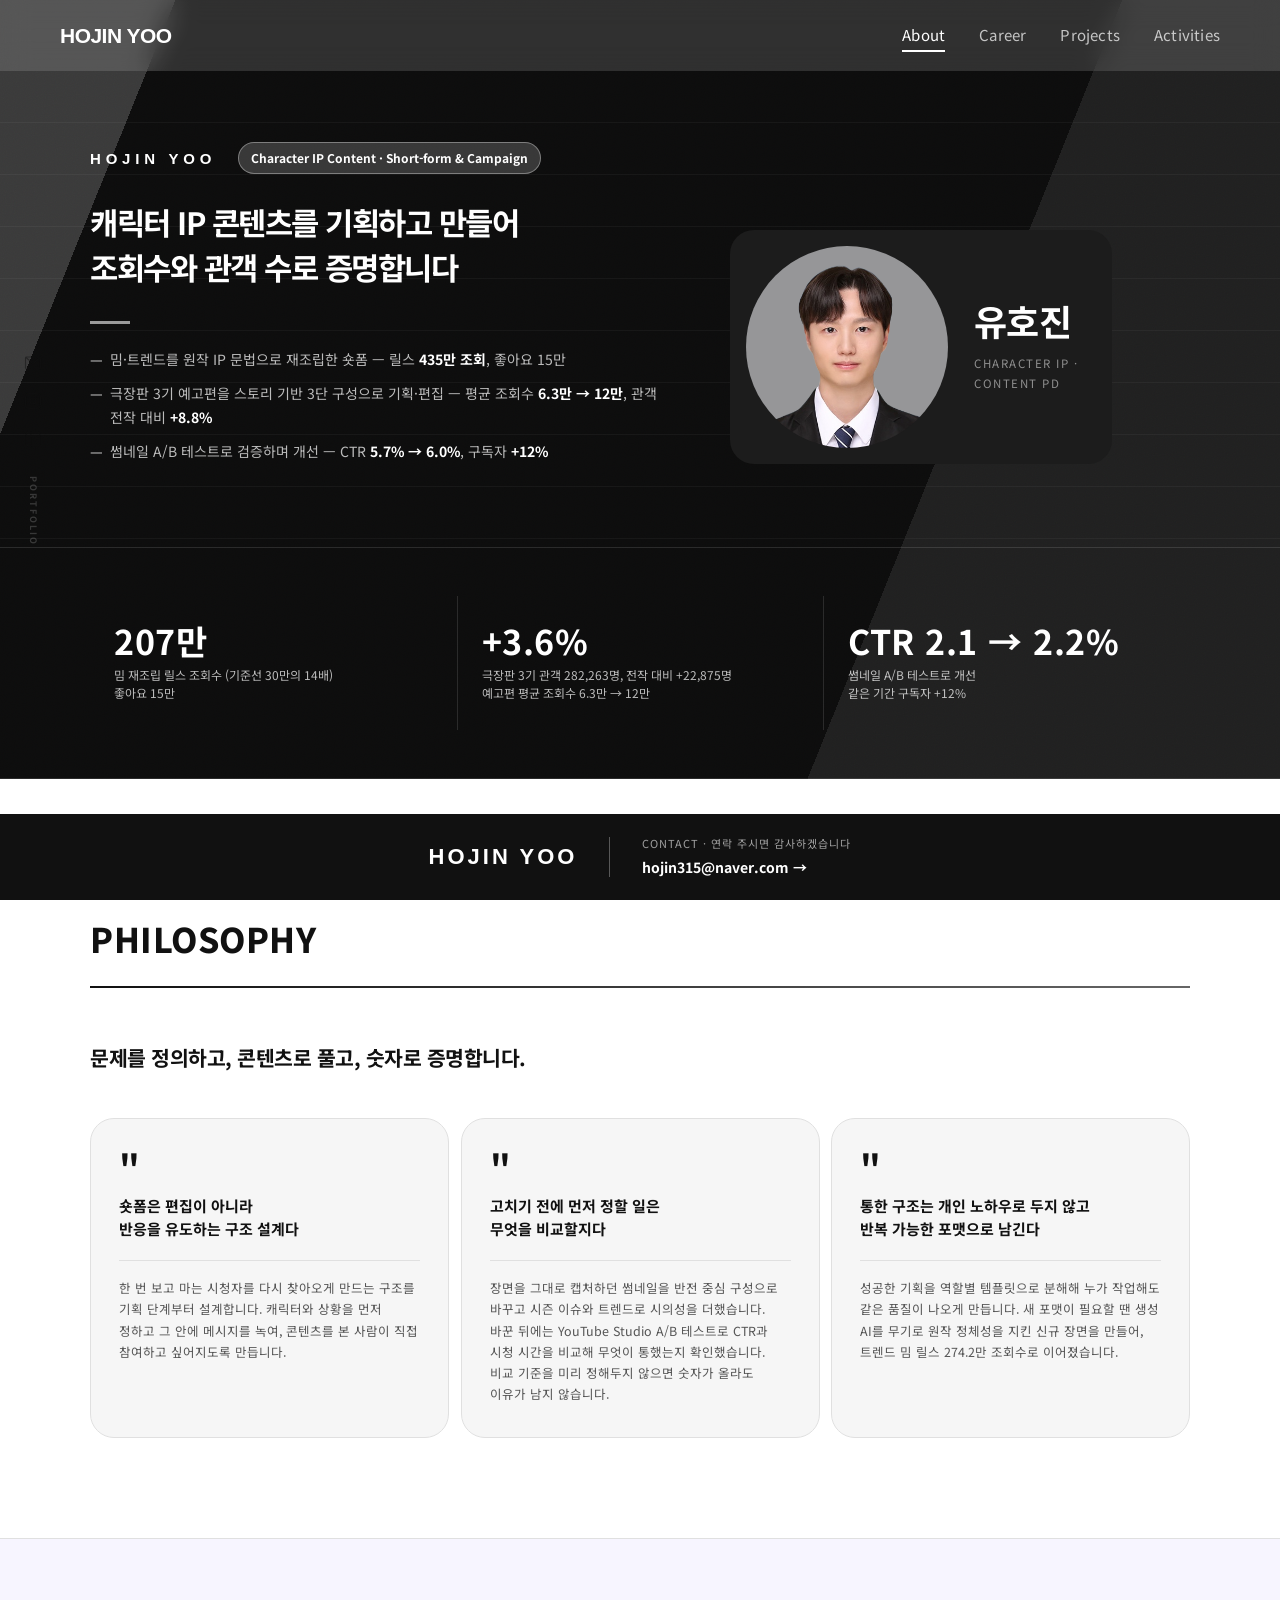
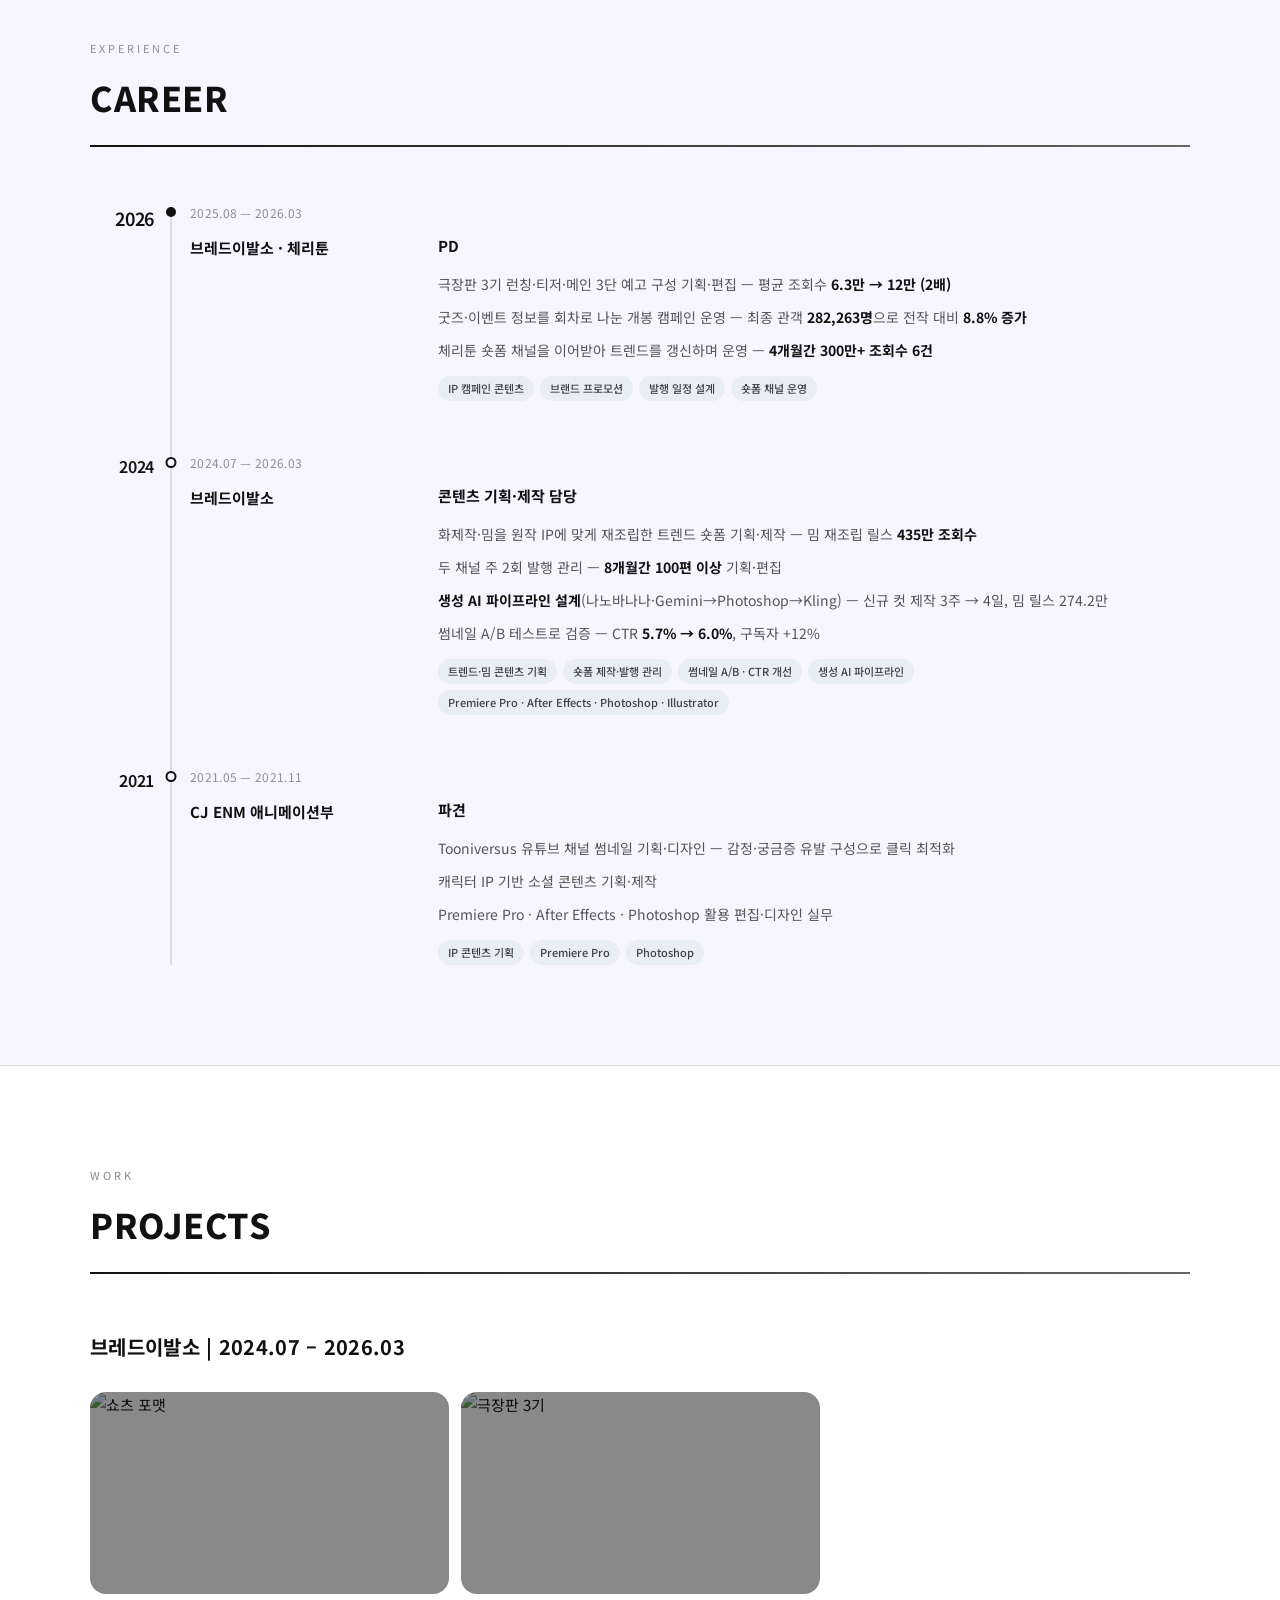
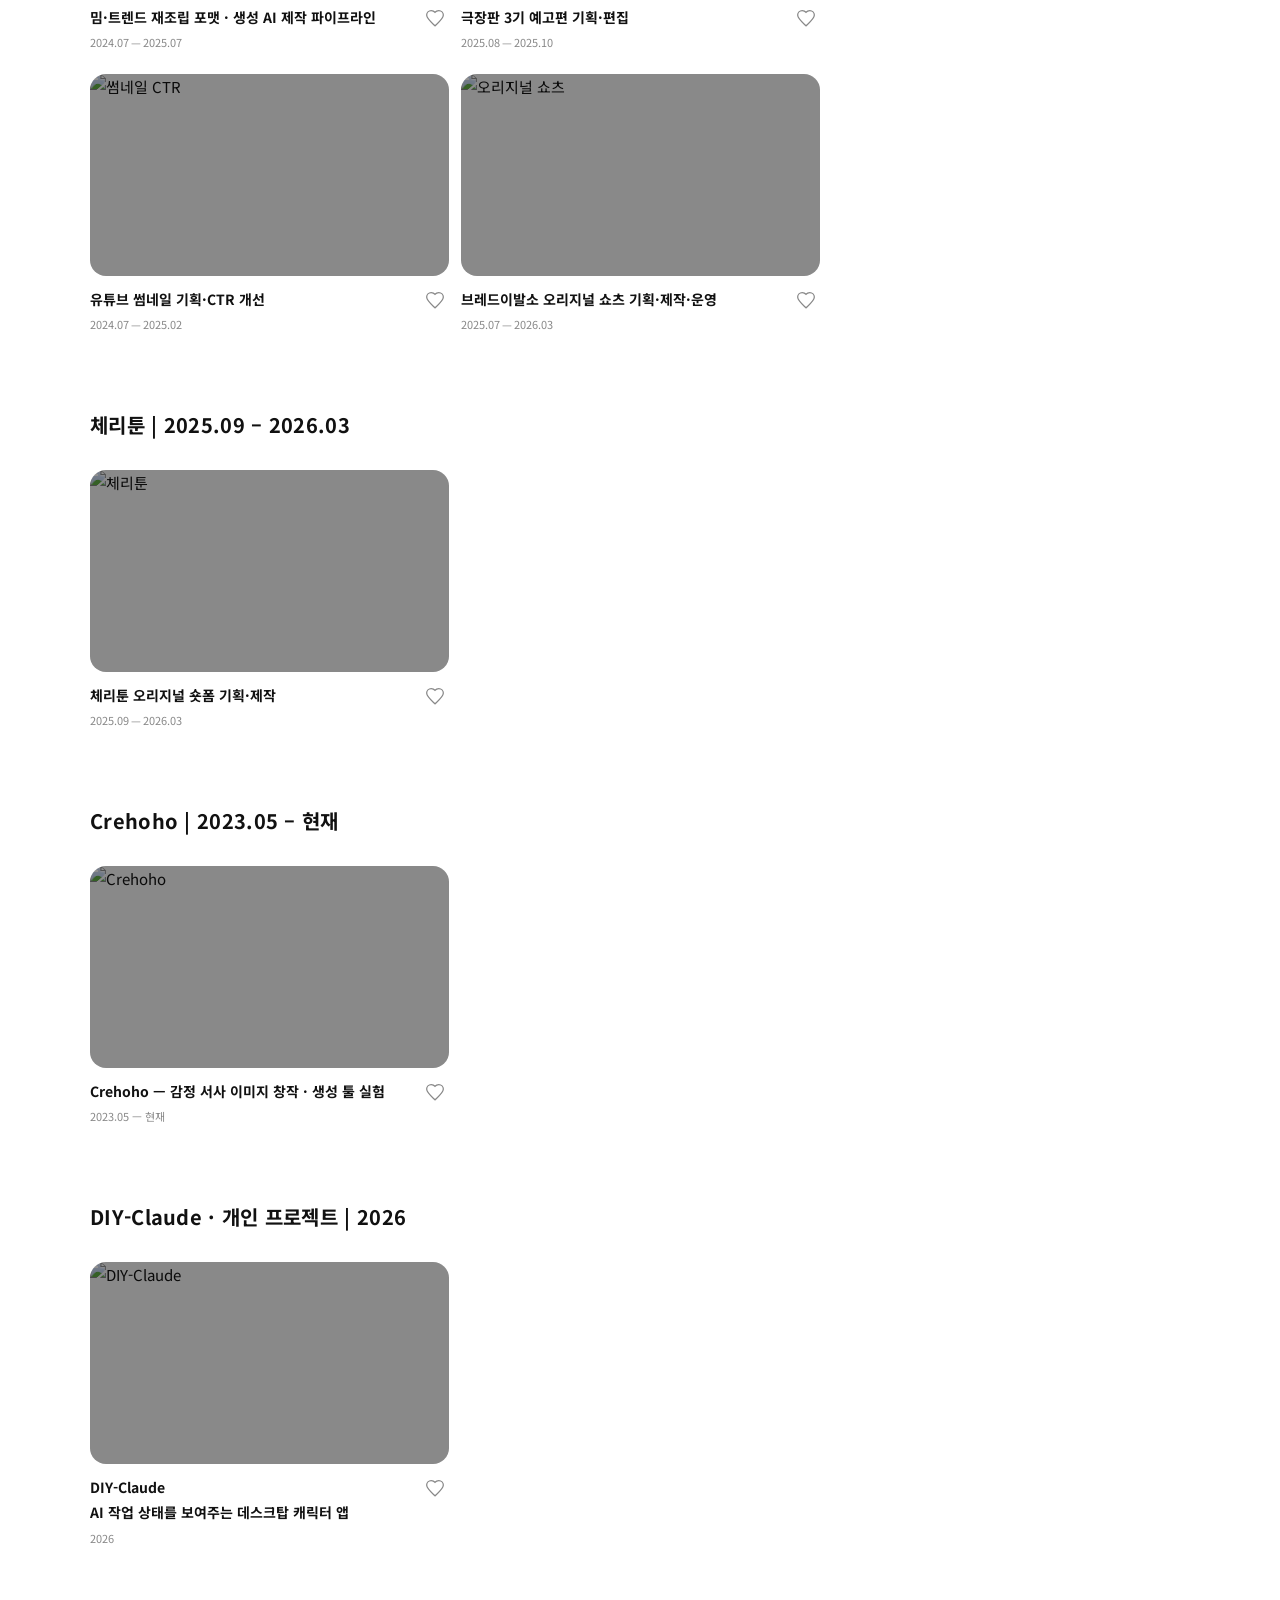
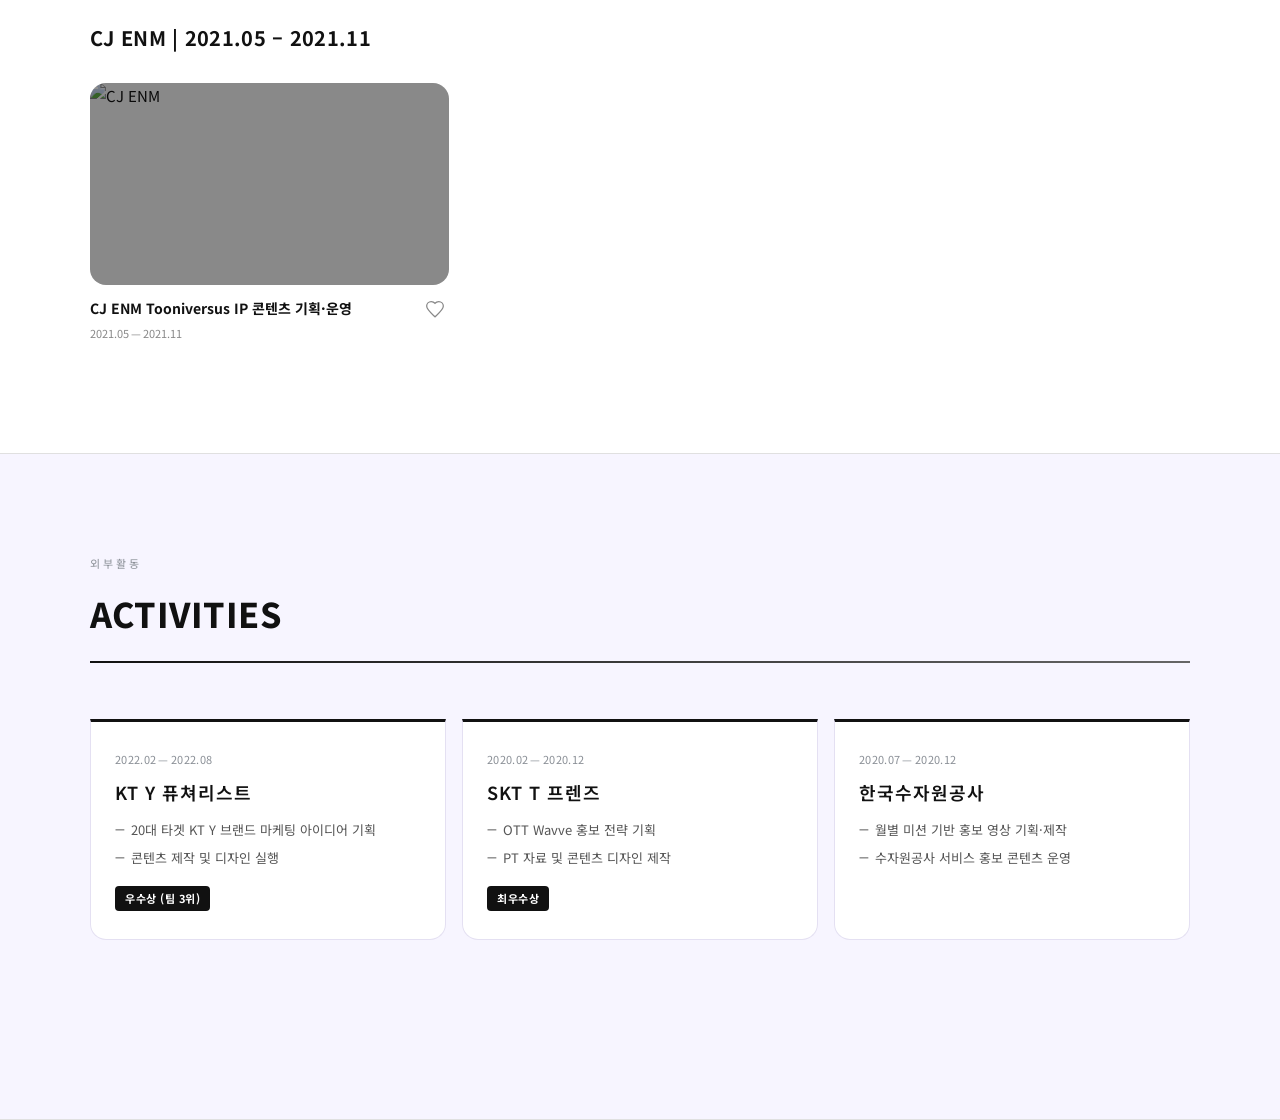
==== index.html @ 5b7f9a2d "Bread group: 2 per row, keep 3-column card width Co-Authored-By: Claude Opus 5 <noreply@anthropic.co" ====
<!DOCTYPE html>
<html lang="ko">
<head>
  <meta charset="UTF-8">
  <meta name="viewport" content="width=device-width, initial-scale=1.0">
  <meta http-equiv="Cache-Control" content="no-cache, no-store, must-revalidate">
  <meta http-equiv="Pragma" content="no-cache">
  <meta http-equiv="Expires" content="0">
  <title>유호진 포트폴리오</title>
  <link rel="preconnect" href="https://fonts.googleapis.com">
  <link href="https://fonts.googleapis.com/css2?family=Poppins:wght@900&display=swap" rel="stylesheet">
  <style>
    @import url('https://cdn.jsdelivr.net/gh/orioncactus/pretendard@v1.3.9/dist/web/static/pretendard.css');
    @import url('https://fonts.googleapis.com/css2?family=Noto+Sans+KR:wght@300;400;500;600;700;900&family=Poppins:wght@700;800&display=swap');

    *, *::before, *::after { box-sizing: border-box; margin: 0; padding: 0; }

    :root {
      --black: #000000;
      --dark: #111111;
      --gray-mid: #555;
      --gray: #888;
      --gray-light: #f6f6f6;
      --border: #e0e0e0;
      --white: #fff;
      --accent: #111111;
      --accent-dark: #000000;
      --accent-soft: #EFEFEF;
      --pink: #666666;
      --grad: linear-gradient(135deg, #111111 0%, #666666 100%);
      --dark-bg: #111111;
      --nav-bg: #111111;
      --card-bg: #1C1C1C;
      --on-dark: rgba(255,255,255,0.72);
      --on-dark-dim: rgba(255,255,255,0.45);
      --on-dark-line: rgba(255,255,255,0.12);
      --radius-lg: 24px;
      --radius-md: 16px;

      /* 스크롤 진행에 따라 JS가 갱신: 퍼플 → 핑크 → 흰색 (벙커키즈 히어로 그라데이션) */
      --scroll-bg: #111111;
      --dyn-fg: #FFFFFF;
      --dyn-fg-dim: rgba(255,255,255,0.72);
      --dyn-line: rgba(255,255,255,0.12);
    }

    /* 스크롤 배경 레이어 (hero~metrics 구간) */
    #scroll-bg {
      position: fixed;
      inset: 0;
      background: linear-gradient(112deg, #3A3A3A 0 15%, #0D0D0D 15% 47%, #202020 47% 100%);
      background-size: 240% 240%;
      background-position: 12% 50%;
      animation: cj-shift 5.5s cubic-bezier(.45,.05,.55,.95) infinite alternate;
      z-index: -1;
      pointer-events: none;
    }
    @keyframes cj-shift {
      0% { background-position: 12% 50%; }
      100% { background-position: 88% 50%; }
    }
    /* 스크롤이 About에 닿을 때까지 흰색이 덮어옴 (JS가 --scroll-fade 갱신) */
    #scroll-bg::after {
      content: '';
      position: absolute;
      inset: 0;
      background: #fff;
      opacity: var(--scroll-fade, 0);
      pointer-events: none;
    }
    /* 벙커키즈 히어로의 노이즈 질감 */
    #scroll-bg::before {
      content: '';
      position: absolute;
      inset: 0;
      opacity: 0.18;
      background-image: url("data:image/svg+xml;utf8,<svg xmlns='http://www.w3.org/2000/svg' width='160' height='160'><filter id='n'><feTurbulence type='fractalNoise' baseFrequency='0.9' numOctaves='2' stitchTiles='stitch'/></filter><rect width='100%' height='100%' filter='url(%23n)' opacity='0.5'/></svg>");
      pointer-events: none;
      mix-blend-mode: soft-light;
    }


    /* 사이드바 유튜브 아이콘이 흰 배경에 완전히 들어오면 글자색을 한 번에 전환 */
    html.fg-dark {
      --dyn-fg: #111111;
      --dyn-fg-dim: rgba(17,17,17,0.62);
      --dyn-line: rgba(17,17,17,0.14);
    }
    .hero-title, .hero-checks li, .hero-checks li strong,
    .metric-num, .metric-label,
    nav .logo, nav ul a { transition: color 0.35s ease; }

    html { scroll-behavior: smooth; }

    body {
      background: var(--white);
      color: var(--dark);
      font-family: 'Pretendard', 'Noto Sans KR', sans-serif;
      font-size: 15px;
      line-height: 1.7;
      padding-bottom: 0;
      word-break: keep-all;
      overflow-wrap: break-word;
    }

    /* ── NAV ── */
    nav {
      position: sticky;
      top: 0;
      z-index: 100;
      background: rgba(255, 255, 255, 0.14);
      -webkit-backdrop-filter: saturate(160%) blur(14px);
      backdrop-filter: saturate(160%) blur(14px);
      transition: background 0.35s ease;
      border-bottom: none;
      display: flex;
      justify-content: space-between;
      align-items: center;
      padding: 20px 60px;
    }

    nav .logo {
      font-family: 'Pretendard', sans-serif;
      font-size: 21px;
      font-weight: 900;
      letter-spacing: -0.025em;
      color: var(--dyn-fg);
      text-decoration: none;
      text-transform: uppercase;
      line-height: 1.1;
    }

    nav ul { list-style: none; display: flex; gap: 34px; align-items: center; }

    nav ul a {
      color: var(--dyn-fg-dim);
      text-decoration: none;
      font-family: 'Pretendard', 'Noto Sans KR', sans-serif;
      font-size: 15px;
      font-weight: 400;
      letter-spacing: 0.2px;
      text-transform: none;
      padding: 2px 0;
      background: transparent;
      border: none;
      border-bottom: 1.5px solid transparent;
      display: block;
      transition: color 0.2s, border-color 0.2s;
    }

    nav ul a:hover { color: var(--dyn-fg); border-bottom-color: var(--dyn-line); }
    nav ul a.active { color: var(--dyn-fg); border-bottom-color: var(--dyn-fg); }

    html.fg-dark nav { background: rgba(255, 255, 255, 0.86); border-bottom: 1px solid #EEE; }

    /* ── LEFT SIDEBAR ── */
    .left-sidebar {
      position: fixed;
      left: 24px;
      top: 50%;
      transform: translateY(-50%);
      z-index: 80;
      display: flex;
      flex-direction: column;
      align-items: center;
      gap: 20px;
    }
    .left-sidebar a,
    .left-sidebar-icon {
      color: var(--gray);
      text-decoration: none;
      display: flex;
      align-items: center;
      justify-content: center;
      opacity: 0.5;
      transition: opacity 0.2s;
    }
    .left-sidebar a:hover { opacity: 1; }
    .left-sidebar svg { width: 18px; height: 18px; fill: none; stroke: var(--dark); stroke-width: 1.5; }
    .sidebar-item-light { color: #fff !important; }
    .sidebar-item-light svg { stroke: #fff !important; }
    .sidebar-item-light svg polygon { fill: #fff !important; }
    .sidebar-item-light svg circle[fill] { fill: #fff !important; }
    .left-sidebar svg polygon { fill: var(--dark); }
    .left-sidebar svg circle[fill] { fill: var(--dark); }
    .sidebar-label {
      font-size: 9px;
      font-weight: 700;
      letter-spacing: 2px;
      color: var(--gray);
      text-transform: uppercase;
      writing-mode: vertical-rl;
      margin-top: 8px;
      opacity: 0.35;
    }
    @media (max-width: 768px) { .left-sidebar { display: none; } }

    /* ── HERO ── */
    .hero {
      min-height: 0;
      display: flex;
      align-items: flex-start;
      padding: 72px 60px 84px;
      border-bottom: 1px solid var(--dyn-line);
      background: transparent;
      position: relative;
      overflow: hidden;
    }

    .hero::before {
      content: '';
      position: absolute;
      inset: 0;
      background-image: repeating-linear-gradient(
        to bottom,
        transparent,
        transparent calc(52px - 1px),
        rgba(255,255,255,0.045) calc(52px - 1px),
        rgba(255,255,255,0.045) 52px
      );
      pointer-events: none;
    }

    .hero-inner {
      display: flex;
      align-items: center;
      gap: 60px;
      max-width: 1100px;
      margin: 0 auto;
      width: 100%;
      position: relative;
      z-index: 1;
    }

    /* ── HERO PROFILE CARD ── */
    .profile-card {
      order: 2;
      flex-shrink: 0;
      align-self: flex-end;
      display: flex;
      align-items: center;
      gap: 26px;
      background: var(--card-bg);
      border-radius: 24px;
      padding: 16px 34px 16px 16px;
    }

    .profile-photo {
      width: 202px;
      height: 202px;
      border-radius: 50%;
      object-fit: cover;
      display: block;
      flex-shrink: 0;
    }

    .profile-meta { min-width: 0; }

    .profile-name {
      font-family: 'Pretendard', 'Noto Sans KR', sans-serif;
      font-size: 36px;
      font-weight: 700;
      color: var(--white);
      letter-spacing: -0.02em;
      line-height: 1.2;
    }

    .profile-role {
      white-space: nowrap;
      font-size: 11.5px;
      letter-spacing: 1.5px;
      text-transform: uppercase;
      color: rgba(255,255,255,0.5);
      margin-top: 10px;
      line-height: 1.8;
    }

    .hero-text { flex: 0 0 580px; max-width: 580px; min-width: 0; order: 1; }

    .hero-brand {
      display: flex;
      align-items: center;
      gap: 10px;
      margin-top: 0;
      margin-bottom: 25px;
    }

    .hero-logo { display: block; height: 76px; width: auto; margin-top: 12px; margin-bottom: 6px; margin-left: -6px; }
    .hero-wordmark {
      font-family: 'Pretendard', sans-serif;
      font-size: 15px;
      font-weight: 800;
      letter-spacing: 0.32em;
      color: var(--dyn-fg);
      transition: color 0.35s ease;
      text-transform: uppercase;
    }
    .hero-pill {
      display: inline-block;
      background: rgba(255,255,255,0.18);
      border: 1px solid rgba(255,255,255,0.35);
      color: var(--dyn-fg);
      font-size: 12px;
      font-weight: 700;
      padding: 5px 12px;
      border-radius: 999px;
      margin-left: 12px;
      transition: color 0.35s ease, background 0.35s ease, border-color 0.35s ease;
      position: relative; top: -1px;
    }
    html.fg-dark .hero-pill { background: var(--accent-soft); border-color: transparent; color: var(--accent); }

    .hero-brand-name {
      font-family: 'Pretendard', 'Noto Sans KR', sans-serif;
      font-size: 23px;
      font-weight: 800;
      letter-spacing: -0.03em;
      color: var(--dyn-fg);
      transition: color 0.35s ease;
      white-space: nowrap;
      position: relative;
      top: 6px;
    }

    .hero-title {
      font-family: 'Pretendard', 'Noto Sans KR', sans-serif;
      font-size: clamp(18px, 2.4vw, 34px);
      font-weight: 700;
      line-height: 1.45;
      letter-spacing: -1.5px;
      margin-bottom: 32px;
      color: var(--dark);
      word-break: keep-all;
    }

    .hero-divider {
      width: 40px;
      height: 3px;
      background: var(--accent);
      margin-bottom: 24px;
    }

    .hero-checks { list-style: none; }

    .hero-checks li {
      font-size: 14px;
      color: var(--gray);
      margin-bottom: 10px;
      padding-left: 20px;
      position: relative;
    }

    .hero-checks li:last-child { margin-bottom: 0; }

    .hero-checks li::before {
      content: '—';
      position: absolute;
      left: 0;
      color: var(--dark);
      font-weight: 700;
    }

    /* ── METRICS ── */
    .metrics { background: transparent; border-bottom: 1px solid var(--dyn-line); }

    .metrics-inner {
      max-width: 1220px;
      margin: 0 auto;
      padding: 48px 60px;
      display: grid;
      grid-template-columns: repeat(3, 1fr);
      gap: 0;
    }

    .metric-item {
      background: transparent;
      padding: 28px 24px;
      border-left: 1px solid var(--border);
      transition: background 0.2s;
    }

    .metric-item:first-child { border-left: none; }
    .metric-item:hover { background: rgba(238,30,49,0.10); }

    .metric-num {
      white-space: nowrap;
      font-family: 'Pretendard', 'Noto Sans KR', sans-serif;
      font-size: 34px;
      font-weight: 700;
      color: var(--accent);
      letter-spacing: 0.5px;
      line-height: 1;
      margin-bottom: 8px;
    }

    .metric-label { font-size: 12px; color: var(--on-dark-dim); line-height: 1.5; }

    /* ── SECTION COMMON ── */
    section { padding: 100px 60px; }
    #activities { padding-bottom: 180px; }
    .section-inner { max-width: 1100px; margin: 0 auto; }

    .section-label {
      font-family: 'Pretendard', 'Noto Sans KR', sans-serif;
      font-size: 11px;
      letter-spacing: 3px;
      text-transform: uppercase;
      color: var(--gray);
      margin-bottom: 12px;
    }

    .section-title {
      font-family: 'Pretendard', 'Noto Sans KR', sans-serif;
      font-size: 34px;
      letter-spacing: 0.5px;
      font-weight: 800;
      color: var(--dark);
      margin-bottom: 56px;
      padding-bottom: 18px;
      border-bottom: 2px solid var(--accent);
      text-transform: uppercase;
    }

    /* ── PHILOSOPHY ── */
    #philosophy { background: var(--white); border-bottom: 1px solid var(--border); }

    .philosophy-headline {
      font-family: 'Pretendard', 'Noto Sans KR', sans-serif;
      font-size: clamp(16px, 1.6vw, 22px);
      font-weight: 700;
      color: var(--dark);
      letter-spacing: -0.5px;
      line-height: 1.3;
      margin-bottom: 48px;
      word-break: keep-all;
    }

    .philosophy-grid { display: grid; grid-template-columns: 1fr 1fr 1fr; gap: 12px; }

    .philosophy-card {
      padding: 32px 28px;
      background: var(--gray-light);
      border: 1px solid var(--border);
      border-radius: var(--radius-lg);
      transition: background 0.2s, box-shadow 0.2s;
    }

    .philosophy-card:hover { background: var(--white); box-shadow: 0 8px 24px rgba(238,30,49,0.14); }

    .philosophy-quote {
      font-size: 15px;
      font-weight: 700;
      color: var(--dark);
      line-height: 1.5;
      word-break: keep-all;
      padding-bottom: 16px;
      border-bottom: 1px solid var(--border);
      margin-bottom: 16px;
      min-height: 110px;
    }

    .philosophy-quote::before {
      content: '"';
      display: block;
      font-family: 'Pretendard', 'Noto Sans KR', sans-serif;
      font-size: 36px;
      font-weight: 700;
      color: var(--accent);
      line-height: 1;
      margin-bottom: 8px;
    }

    .philosophy-body {
      font-size: 12.5px;
      color: var(--gray-mid);
      line-height: 1.7;
      word-break: keep-all;
    }

    /* ── CAREER ── */
    

    .timeline { position: relative; padding-left: 100px; }

    .timeline::before {
      content: '';
      position: absolute;
      left: 80px;
      top: 6px;
      bottom: 0;
      width: 2px;
      background: rgba(0,0,0,0.25);
    }

    .timeline-item { position: relative; padding-bottom: 52px; }
    .timeline-item:last-child { padding-bottom: 0; }

    .timeline-year {
      position: absolute;
      left: -100px;
      top: 0;
      width: 64px;
      text-align: right;
      font-family: 'Pretendard', 'Noto Sans KR', sans-serif;
      font-size: 16px;
      font-weight: 600;
      color: var(--dark);
      letter-spacing: -0.3px;
    }

    .timeline-item.timeline-active .timeline-year { color: var(--dark); font-size: 18px; }

    .timeline-dot {
      position: absolute;
      left: -19.4px;
      top: 4px;
      width: 11px;
      height: 11px;
      border-radius: 50%;
      background: var(--white);
      border: 2px solid var(--accent);
      transform: translateX(-50%);
    }

    .timeline-item.timeline-active .timeline-dot {
      background: var(--accent);
      width: 10px;
      height: 10px;
      left: -19px;
      top: 4px;
      border: none;
    }

    .career-period { font-size: 12px; color: var(--gray); letter-spacing: 0.3px; margin-bottom: 10px; }
    .career-body { display: grid; grid-template-columns: 200px 1fr; gap: 0 48px; }
    .career-company { font-weight: 700; font-size: 15px; color: var(--dark); padding-top: 2px; }
    .career-role { font-size: 15px; color: var(--dark); font-weight: 700; margin-bottom: 14px; }
    .career-bullets { list-style: none; }

    .career-bullets li {
      font-size: 14px;
      color: var(--gray-mid);
      margin-bottom: 10px;
      line-height: 1.65;
    }

    .career-bullets li strong { color: var(--dark); font-weight: 700; }

    .career-tags { display: flex; flex-wrap: wrap; gap: 6px; margin-top: 14px; }

    .tag {
      font-size: 11px;
      font-weight: 500;
      color: #2b2b2b;
      background: #eeeef0;
      border: none;
      padding: 3px 10px;
      border-radius: 999px;
    }

    /* ── PROJECTS ── */
    #projects { background: var(--white); border-bottom: 1px solid var(--border); }

    .project-group { margin-bottom: 64px; }
    .project-group:last-child { margin-bottom: 0; }

    .project-releases-header {
      display: flex;
      align-items: baseline;
      justify-content: space-between;
      margin-bottom: 16px;
      padding-bottom: 12px;
    }

    .project-releases-title {
      font-family: 'Pretendard', 'Noto Sans KR', sans-serif;
      font-size: 20px;
      font-weight: 700;
      letter-spacing: 0.3px;
      color: var(--dark);
    }

    .project-grid { display: grid; grid-template-columns: repeat(3, 1fr); gap: 12px; }
    /* 3열 폭은 유지, 한 줄에 2개만 배치 */
    .project-grid-2 { grid-template-columns: repeat(2, calc((100% - 24px) / 3)); gap: 12px; }
    .sec-dark .activity-award { color: #fff; }
    .sec-dark .skill-high { color: #fff; }

    .project-card { background: transparent; border: none; cursor: pointer; }
    .project-card:hover .project-card-title { color: var(--black); }

    .card-thumb-wrap {
      position: relative;
      border-radius: var(--radius-md);
      overflow: hidden;
      transition: transform 0.25s, box-shadow 0.25s;
      aspect-ratio: 16/9;
      background: var(--gray-light);
    }

    .project-card-thumb {
      width: 100%;
      height: 100%;
      object-fit: cover;
      display: block;
      /* 기본은 살짝 어둡게, 호버 시 걷어냄 */
      filter: brightness(0.56) saturate(0.88);
      transition: filter 0.35s ease, transform 0.35s ease;
    }

    .project-card:hover .card-thumb-wrap {
      transform: translateY(-4px) scale(1.025);
      box-shadow: 0 14px 30px rgba(0,0,0,0.16);
    }
    .project-card:hover .project-card-thumb {
      filter: brightness(1) saturate(1);
      transform: scale(1.04);
    }

    .project-card-body {
      display: flex;
      justify-content: space-between;
      align-items: flex-start;
      padding: 10px 0;
      gap: 8px;
    }

    .card-body-text { flex: 1; min-width: 0; }

    .project-card-title {
      font-size: 14px;
      font-weight: 700;
      color: var(--dark);
      line-height: 1.4;
      word-break: keep-all;
      transition: color 0.2s;
    }

    .project-card-period { font-size: 11px; color: var(--gray); margin-top: 4px; }

    .card-heart {
      background: none;
      border: none;
      cursor: pointer;
      padding: 4px;
      color: var(--gray);
      flex-shrink: 0;
    }

    .card-heart svg { fill: none; stroke: currentColor; stroke-width: 1.5; }
    .card-heart:hover svg { fill: var(--accent); stroke: var(--accent); }

    /* ── ACTIVITIES ── */
    

    .activity-grid { display: grid; grid-template-columns: repeat(3, 1fr); gap: 16px; }

    .activity-card {
      background: var(--white);
      padding: 28px 24px;
      border: 1px solid var(--border);
      border-top: 3px solid var(--accent);
      border-radius: 0 0 var(--radius-md) var(--radius-md);
    }

    .activity-period { font-size: 11px; color: var(--gray); margin-bottom: 8px; letter-spacing: 0.3px; }

    .activity-name {
      font-family: 'Pretendard', 'Noto Sans KR', sans-serif;
      font-size: 18px;
      font-weight: 600;
      color: var(--dark);
      margin-bottom: 12px;
      letter-spacing: 1px;
      text-transform: uppercase;
    }

    .activity-bullets { list-style: none; }

    .activity-bullets li {
      font-size: 13px;
      color: var(--gray-mid);
      margin-bottom: 6px;
      line-height: 1.65;
      padding-left: 16px;
      position: relative;
    }

    .activity-bullets li::before {
      content: '—';
      position: absolute;
      left: 0;
      color: var(--dark);
      font-size: 11px;
    }

    .activity-award {
      display: inline-block;
      margin-top: 12px;
      font-size: 11px;
      font-weight: 700;
      color: var(--white);
      background: var(--accent);
      padding: 3px 10px;
      letter-spacing: 0.5px;
      border-radius: 4px;
    }

    /* ── SKILL BADGES (모달 내 사용 툴 숙련도) ── */
    .skill {
      display: inline-block;
      font-size: 10px;
      font-weight: 700;
      padding: 1px 7px;
      border-radius: 999px;
      letter-spacing: 0.3px;
      vertical-align: middle;
      margin-left: 1px;
    }
    .skill-high { background: var(--accent); color: #fff; }
    .skill-mid { background: var(--accent-soft); color: var(--accent); }
    .skill-low { background: var(--gray-light); color: var(--gray); border: 1px solid var(--border); }
    .skill-util { background: #eef0f3; color: var(--gray-mid); border: 1px solid var(--border); }

    /* ── MARQUEE + WORDMARK ── */
    /* ── FOOTER ── */
    footer {
      background: var(--nav-bg);
      position: fixed;
      bottom: 0; left: 0; right: 0;
      z-index: 90;
    }

    .footer-contact {
      display: flex;
      align-items: center;
      justify-content: center;
      gap: 32px;
      padding: 20px 60px;
      text-decoration: none;
      transition: background 0.2s;
    }

    .footer-contact:hover { background: rgba(255,255,255,0.06); }

    .footer-name {
      font-family: 'Pretendard', sans-serif;
      font-size: 22px;
      font-weight: 800;
      letter-spacing: 3px;
      color: var(--white);
      text-transform: uppercase;
    }

    .footer-divider { width: 1px; height: 40px; background: rgba(255,255,255,0.3); }

    .footer-cta { display: flex; flex-direction: column; gap: 4px; }
    .footer-cta-label { font-size: 11px; letter-spacing: 1px; color: rgba(255,255,255,0.6); text-transform: uppercase; }
    .footer-email { font-size: 14px; font-weight: 700; color: var(--white); }

    /* ── MODAL ── */
    .modal-overlay {
      display: none;
      position: fixed;
      inset: 0;
      background: rgba(0,0,0,0.65);
      z-index: 200;
      overflow-y: auto;
      padding: 60px 20px;
    }

    .modal-overlay.open { display: flex; justify-content: center; }

    .modal {
      background: var(--white);
      border-top: 4px solid var(--accent);
      border-radius: var(--radius-lg);
      max-width: 780px;
      width: 100%;
      padding: 48px;
      position: relative;
      align-self: flex-start;
      box-shadow: 0 20px 60px rgba(0,0,0,0.2);
    }

    .modal-close {
      position: absolute;
      top: 20px; right: 24px;
      background: none;
      border: none;
      color: var(--gray);
      font-size: 24px;
      cursor: pointer;
      transition: color 0.2s;
    }

    .modal-close:hover { color: var(--dark); }

    .modal-tag {
      font-family: 'Pretendard', 'Noto Sans KR', sans-serif;
      font-size: 11px;
      font-weight: 600;
      color: var(--gray);
      margin-bottom: 10px;
      letter-spacing: 1px;
      text-transform: uppercase;
    }

    .modal-title {
      font-family: 'Pretendard', 'Noto Sans KR', sans-serif;
      font-size: 22px;
      font-weight: 900;
      letter-spacing: -0.5px;
      margin-bottom: 6px;
      color: var(--dark);
      line-height: 1.3;
      word-break: keep-all;
    }

    .modal-period { font-size: 12px; color: var(--gray); margin-bottom: 32px; }

    .modal-summary {
      font-size: 14px;
      color: var(--gray-mid);
      background: var(--accent-soft);
      border-left: 3px solid var(--accent);
      padding: 16px 20px;
      border-radius: 0 8px 8px 0;
      margin-bottom: 32px;
      line-height: 1.8;
    }

    .modal-section-title {
      font-family: 'Pretendard', 'Noto Sans KR', sans-serif;
      font-size: 10px;
      letter-spacing: 2px;
      text-transform: uppercase;
      color: var(--accent);
      margin-bottom: 12px;
      margin-top: 28px;
      font-weight: 700;
    }

    .modal-list { list-style: none; }

    .modal-list li {
      font-size: 14px;
      color: var(--gray-mid);
      margin-bottom: 8px;
      padding-left: 16px;
      position: relative;
      line-height: 1.7;
    }

    .modal-list li::before { content: '—'; position: absolute; left: 0; color: #bbb; font-size: 12px; }
    .modal-list li strong { color: var(--dark); font-weight: 700; }

    .modal-showcase {
      display: grid;
      grid-template-columns: repeat(3, 1fr);
      gap: 4px;
      margin-top: 16px;
      overflow: hidden;
    }

    .modal-showcase-item {
      display: block;
      aspect-ratio: 16/9;
      overflow: hidden;
      text-decoration: none;
      position: relative;
    }

    .modal-showcase-item img {
      width: 100%;
      height: 100%;
      object-fit: cover;
      display: block;
      filter: none;
      transition: filter 0.3s ease;
    }

    .modal-showcase:hover .modal-showcase-item img { filter: brightness(0.3) grayscale(50%); }
    .modal-showcase:hover .modal-showcase-item:hover img { filter: brightness(1) grayscale(0%); }

    .modal-showcase-item .play-btn {
      position: absolute;
      inset: 0;
      display: flex;
      align-items: center;
      justify-content: center;
      opacity: 0;
      transition: opacity 0.2s;
    }

    .modal-showcase-item:hover .play-btn { opacity: 1; }

    .modal-showcase-item .play-btn span {
      width: 38px;
      height: 38px;
      background: rgba(255,255,255,0.9);
      border-radius: 50%;
      display: flex;
      align-items: center;
      justify-content: center;
      font-size: 13px;
      color: var(--dark);
    }

    /* ── EXTERNAL LINK ── */
    .ext-link { transition: color 0.2s; }
    .ext-link:hover { color: var(--accent) !important; }

    /* ── FADE ANIMATIONS ── */
    .fade-up { opacity: 0; transform: translateY(20px); transition: opacity 0.5s ease, transform 0.5s ease; }
    .fade-up.visible { opacity: 1; transform: translateY(0); }
    .fade-up-delay-1 { transition-delay: 0.1s; }
    .fade-up-delay-2 { transition-delay: 0.2s; }


    /* ── MOTION LAYER ── */
    :root { --pointer-x: 50%; --pointer-y: 50%; }
    .page-progress { position: fixed; top: 0; left: 0; width: 100%; height: 3px; z-index: 300; pointer-events: none; }
    .page-progress span { display: block; width: 0; height: 100%; background: linear-gradient(90deg, var(--accent), var(--pink)); transition: width 0.08s linear; }
    .hero::after { content: ''; position: absolute; inset: 0; pointer-events: none; opacity: 0; background: radial-gradient(circle at var(--pointer-x) var(--pointer-y), rgba(255,255,255,0.16), transparent 25%); transition: opacity 0.4s ease; }
    .hero.is-pointer-active::after { opacity: 1; }
    .hero-inner { transform: translate3d(calc(var(--hero-x, 0) * 1px), calc(var(--hero-y, 0) * 1px), 0); transition: transform 0.18s ease-out; will-change: transform; }
    .profile-photo { transition: transform 0.25s cubic-bezier(.22,.61,.36,1), box-shadow 0.25s ease; will-change: transform; }
    .profile-photo:hover { transform: translate3d(0, -8px, 0) rotate(2deg); box-shadow: 12px 14px 0 rgba(0,0,0,0.09); }
    .hero-divider { transform-origin: left center; animation: divider-in 1s 0.6s both cubic-bezier(.22,.61,.36,1); }
    @keyframes divider-in { from { transform: scaleX(0); opacity: 0; } to { transform: scaleX(1); opacity: 1; } }
    .hero-checks li { transition: transform 0.2s ease, color 0.2s ease; }
    .hero-checks li:hover { transform: translateX(8px); color: var(--dyn-fg); }
    .metric-item { position: relative; overflow: hidden; }
    .metric-item::after { content: ''; position: absolute; top: 0; left: -100%; width: 70%; height: 1px; background: rgba(255,255,255,0.7); transition: left 0.7s ease; }
    .metric-item:hover::after { left: 100%; }
    .metric-num { white-space: nowrap; transition: letter-spacing 0.25s ease, transform 0.25s ease; }
    .metric-item:hover .metric-num { letter-spacing: 1.5px; transform: translateX(3px); }
    .philosophy-card, .activity-card, .timeline-item, .project-card { will-change: transform; }
    .philosophy-card { position: relative; overflow: hidden; }
    .philosophy-card::after { content: ''; position: absolute; left: 0; bottom: 0; width: 100%; height: 3px; background: var(--accent); transform: scaleX(0); transform-origin: left; transition: transform 0.45s ease; }
    .philosophy-card:hover::after { transform: scaleX(1); }
    .timeline::after { content: ''; position: absolute; left: 80px; top: 6px; width: 1px; height: var(--timeline-progress, 0%); background: var(--accent); opacity: 1; transition: height 0.2s ease; pointer-events: none; }
    .timeline-dot { transition: transform 0.3s ease, background 0.3s ease; }
    .timeline-item.is-past .timeline-dot { transform: translateX(-50%) scale(1.7); background: var(--accent); }
    .project-card { perspective: 900px; }
    .project-card.is-tilting .card-thumb-wrap { transition: transform 0.08s linear; }
    .card-thumb-wrap { transform-style: preserve-3d; }
    .project-card:hover .card-thumb-wrap { box-shadow: 0 15px 28px rgba(0,0,0,0.13); }
    .project-card-title { position: relative; display: inline; background-image: linear-gradient(var(--dark), var(--dark)); background-repeat: no-repeat; background-size: 0 1px; background-position: 0 100%; transition: background-size 0.3s ease, color 0.2s; }
    .project-card:hover .project-card-title { background-size: 100% 1px; }
    .card-heart { transition: transform 0.2s ease, color 0.2s ease; }
    .card-heart:hover { transform: scale(1.15); }
    .card-heart.is-liked { color: var(--pink); }
    .card-heart.is-liked svg { fill: currentColor; stroke: currentColor; animation: heart-pop 0.35s ease; }
    @keyframes heart-pop { 50% { transform: scale(1.45); } }
    .modal-overlay { opacity: 0; visibility: hidden; transition: opacity 0.3s ease, visibility 0.3s ease; }
    .modal-overlay.open { opacity: 1; visibility: visible; }
    .modal { opacity: 0; transform: translateY(28px) scale(0.98); transition: opacity 0.35s ease, transform 0.35s cubic-bezier(.22,.61,.36,1); }
    .modal-overlay.open .modal { opacity: 1; transform: translateY(0) scale(1); }
    .modal-close { transition: color 0.2s ease, transform 0.2s ease; }
    .modal-close:hover { transform: rotate(90deg); }
    .modal-showcase-item { transition: transform 0.25s ease; }
    .modal-showcase-item:hover { transform: translateY(-3px); }
    .nav-toggle { display: none; width: 40px; height: 40px; border: 0; background: transparent; cursor: pointer; position: relative; }
    .nav-toggle span, .nav-toggle::before, .nav-toggle::after { content: ''; position: absolute; left: 10px; width: 20px; height: 1px; background: var(--dark); transition: transform 0.25s ease, top 0.25s ease, opacity 0.25s ease; }
    .nav-toggle::before { top: 13px; } .nav-toggle span { top: 19px; } .nav-toggle::after { top: 25px; }
    nav.is-open .nav-toggle::before { top: 19px; transform: rotate(45deg); } nav.is-open .nav-toggle span { opacity: 0; } nav.is-open .nav-toggle::after { top: 19px; transform: rotate(-45deg); }
    .scroll-top { position: fixed; right: 24px; bottom: 96px; z-index: 91; width: 38px; height: 38px; border: 1px solid rgba(0,0,0,0.2); background: rgba(255,255,255,0.86); color: var(--dark); cursor: pointer; opacity: 0; pointer-events: none; transform: translateY(8px); transition: opacity 0.25s ease, transform 0.25s ease, background 0.2s ease; backdrop-filter: blur(10px); }
    .scroll-top.is-visible { opacity: 1; pointer-events: auto; transform: translateY(0); }
    .scroll-top:hover { background: var(--accent); border-color: var(--accent); color: #fff; }
    @media (prefers-reduced-motion: reduce) { *, *::before, *::after { animation-duration: 0.01ms !important; animation-iteration-count: 1 !important; scroll-behavior: auto !important; transition-duration: 0.01ms !important; } }

    /* CTA 섹션이 보이면 하단 고정 컨택 바를 아래로 내려 숨김 */

    /* ── CTA: reference-matched sticker composition ── */
    /* Embedded subset keeps the heavy display face intact when opened locally. */
    @font-face {
      font-family: 'Portfolio Sticker Black';
      src: url('[data-uri]') format('truetype');
      font-weight: 900;
      font-style: normal;
      font-display: block;
    }
    /* The supplied 2048 × 529 reference is the desktop layout coordinate system. */
    .cta-join {
      --cta-unit: 0.048828125vw;
      background: #191919;
      color: #fff;
      padding: calc(69 * var(--cta-unit)) calc(204 * var(--cta-unit)) calc(85 * var(--cta-unit));
    }
    .cta-join-inner {
      width: 100%;
      max-width: none;
      margin: 0 auto;
      display: grid;
      grid-template-columns: calc(1094 * var(--cta-unit)) calc(477 * var(--cta-unit));
      gap: 0;
      align-items: start;
    }
    .cta-join-inner > div { width: calc(1000 * var(--cta-unit)); min-width: 0; }
    .cta-join h2 {
      position: relative;
      top: calc(4 * var(--cta-unit));
      font-family: 'Pretendard', sans-serif;
      font-size: calc(52 * var(--cta-unit));
      font-weight: 700;
      letter-spacing: -0.005em;
      line-height: calc(77 * var(--cta-unit));
      color: #fff;
      margin: 0 0 calc(35 * var(--cta-unit));
    }
    .cta-join h2 span { display: block; color: #8D8D8D; }
    .cta-join p {
      position: relative;
      top: var(--cta-unit);
      font-size: calc(26 * var(--cta-unit));
      font-weight: 400;
      line-height: calc(44 * var(--cta-unit));
      letter-spacing: 0;
      color: #676872;
      max-width: none;
      margin: 0 0 calc(33 * var(--cta-unit));
      word-break: keep-all;
    }
    .cta-btn {
      display: inline-flex;
      align-items: center;
      justify-content: center;
      gap: 6px;
      width: auto;
      min-width: calc(200 * var(--cta-unit));
      padding: 0 calc(30 * var(--cta-unit));
      height: calc(65 * var(--cta-unit));
      background: #fff;
      color: #000;
      font-family: 'Pretendard', sans-serif;
      font-weight: 700;
      font-size: calc(22 * var(--cta-unit));
      line-height: 1;
      border-radius: 999px;
      text-decoration: none;
      vertical-align: top;
    }
    .cta-btn-label { font-size: 0.72em; font-weight: 600; color: #7A7A7A; margin-right: 0.55em; padding-right: 0.55em; border-right: 1px solid #D5D5D5; line-height: 1; }
    .sticker-stack {
      display: block;
      width: calc(477 * var(--cta-unit));
      max-width: none;
      height: auto;
      aspect-ratio: 700 / 500;
      margin-top: calc(33 * var(--cta-unit));
      justify-self: start;
      overflow: visible;
    }
    .sticker-stack text {
      font-family: 'Portfolio Sticker Black', 'Poppins', sans-serif;
      font-weight: 900;
      font-style: normal;
      font-synthesis: none;
      text-anchor: middle;
      letter-spacing: 0;
    }
    @media (max-width: 1023px) {
      .cta-join { padding: 64px max(24px, 7vw) 72px; }
      .cta-join-inner { grid-template-columns: minmax(0, 1fr); gap: 44px; }
      .cta-join-inner > div { width: 100%; }
      .cta-join h2 { top: 0; font-size: clamp(28px, 4.2vw, 40px); line-height: 1.55; margin-bottom: 26px; }
      .cta-join p { top: 0; font-size: 16px; line-height: 1.85; margin-bottom: 28px; }
      .cta-btn { width: auto; min-width: 160px; padding: 0 22px; height: 54px; font-size: 16px; }
      .sticker-stack { width: min(100%, 420px); margin-top: 0; justify-self: center; }
    }
    /* ── RESPONSIVE ── */
    @media (max-width: 768px) {
      nav { padding: 0 24px; height: 56px; }
      .nav-toggle { display: block; }
      nav ul { display: flex; position: absolute; top: 56px; left: 0; right: 0; padding: 10px 24px 18px; flex-direction: column; gap: 2px; background: rgba(255,255,255,0.96); border-bottom: 1px solid var(--border); opacity: 0; visibility: hidden; transform: translateY(-8px); transition: opacity 0.25s ease, transform 0.25s ease, visibility 0.25s ease; }
      nav.is-open ul { opacity: 1; visibility: visible; transform: translateY(0); }
      .timeline::after { left: 50px; }
      section { padding: 72px 24px; }
      .hero { padding: 80px 24px 60px; min-height: auto; }
      .hero-inner { flex-direction: column; gap: 40px; }
      .hero-text { flex: 1; max-width: 100%; }
      .profile-card { order: 1; align-self: stretch; }
      .metrics-inner { padding: 32px 24px; grid-template-columns: 1fr; }
      .philosophy-grid { grid-template-columns: 1fr; gap: 2px; }
      .timeline { padding-left: 70px; }
      .timeline::before { left: 50px; }
      .timeline-year { left: -70px; width: 40px; font-size: 13px; }
      .timeline-item.timeline-active .timeline-year { font-size: 15px; }
      .timeline-dot { left: -20px; }
      .career-body { grid-template-columns: 1fr; gap: 8px; }
      .project-grid { grid-template-columns: repeat(2, 1fr); }
      .modal { padding: 32px 24px; }
      .activity-grid { grid-template-columns: 1fr; }
      .footer-contact { padding: 24px; gap: 20px; flex-wrap: wrap; }
    }
    /* ── 스크롤 구간(hero·metrics): 배경색에 맞춰 글자색이 함께 전환 ── */
    .hero-title { color: var(--dyn-fg); }
    .hero-checks li { color: var(--dyn-fg-dim); }
    .hero-checks li strong { color: var(--dyn-fg); }
    .hero-checks li::before { color: #9A9A9A; }
    .hero-divider { background: #9A9A9A; }
    html.fg-dark .hero-checks li::before { color: var(--accent); }
    html.fg-dark .hero-divider { background: var(--accent); }

    .metric-item { border-left-color: var(--dyn-line); }
    .metric-num { color: var(--dyn-fg); }
    .metric-label { color: var(--dyn-fg-dim); }

    /* ── About 이후: 밝은 무드 (흰 배경 + 하늘색 포인트) ── */
    .sec-dark {
      background: #F7F5FF;
      border-bottom: 1px solid var(--border);
      --white: #111111;
      --on-dark: #555555;
      --on-dark-dim: #8A8F96;
      --on-dark-line: #E4E0F2;
      --card-bg: #FFFFFF;
      --dark-bg: #F7F5FF;
    }
    .sec-dark .section-label { color: var(--on-dark-dim); }
    .sec-dark .section-title { color: var(--white); border-bottom-color: var(--accent); }

    .sec-dark .timeline::before { background: #D8DDE3; }
    .sec-dark .timeline-year { color: var(--white); }
    .sec-dark .timeline-item.timeline-active .timeline-year { color: var(--white); }
    .sec-dark .timeline-dot { background: var(--dark-bg); }
    .sec-dark .career-period { color: var(--on-dark-dim); }
    .sec-dark .career-company,
    .sec-dark .career-role { color: var(--white); }
    .sec-dark .career-bullets li { color: var(--on-dark); }
    .sec-dark .career-bullets li strong { color: var(--white); }
    .sec-dark .tag { background: #E9EEF3; color: #3D4349; }

    .sec-dark .activity-card { background: var(--card-bg); border-color: var(--on-dark-line); border-top-color: var(--accent); }
    .sec-dark .activity-name { color: var(--white); }
    .sec-dark .activity-period { color: var(--on-dark-dim); }
    .sec-dark .activity-bullets li { color: var(--on-dark); }
    .sec-dark .activity-bullets li::before { color: var(--accent); }

/* Motion inspired by the reference site's slide-up / fade-in sections.
   All final positions and all portfolio copy remain those of the source. */
section[id] { scroll-margin-top: 82px; }
#scroll-bg {
  background-size: 180% 180%;
  animation: portfolio-gradient-flow 24s ease-in-out infinite alternate;
  animation-play-state: paused;
}
html.hero-in-view #scroll-bg { animation-play-state: running; }
@keyframes portfolio-gradient-flow {
  0% { background-position: 8% 30%; }
  50% { background-position: 70% 70%; }
  100% { background-position: 100% 35%; }
}

nav { transition: background .35s ease, box-shadow .35s ease, border-color .35s ease; }
nav.has-scrolled { box-shadow: 0 8px 30px rgba(35, 20, 74, .06); }
nav ul a { position: relative; border-bottom-color: transparent !important; }
nav ul a::after {
  content: ''; position: absolute; left: 0; right: 0; bottom: -2px; height: 2px;
  background: currentColor; transform: scaleX(0); transform-origin: left;
  transition: transform .32s cubic-bezier(.22, 1, .36, 1);
}
nav ul a:is(:hover, :focus-visible, .active)::after { transform: scaleX(1); }

.section-title, .sec-dark .section-title { position: relative; border-bottom-color: transparent; }
.section-title::after {
  content: ''; position: absolute; left: 0; right: 0; bottom: -2px; height: 2px;
  background: linear-gradient(90deg, #111111, #666666);
  transform-origin: left; transform: scaleX(1);
}
html.brand-motion .brand-reveal {
  opacity: 0; transform: translate3d(0, 22px, 0);
  transition: opacity .75s cubic-bezier(.22, 1, .36, 1), transform .75s cubic-bezier(.22, 1, .36, 1);
  transition-delay: var(--reveal-delay, 0ms);
}
html.brand-motion .brand-reveal.is-revealed { opacity: 1; transform: translate3d(0, 0, 0); }
html.brand-motion .section-title.brand-reveal::after {
  transform: scaleX(0);
  transition: transform .9s .12s cubic-bezier(.22, 1, .36, 1);
}
html.brand-motion .section-title.is-revealed::after { transform: scaleX(1); }
.fade-up { transition-duration: .72s; transition-timing-function: cubic-bezier(.22, 1, .36, 1); }

.sticker-art { opacity: 1; transform: none; transform-box: fill-box; transform-origin: center; }
html.brand-motion .sticker-stack.is-staged .sticker-art {
  opacity: 0; transform: translateY(34px) rotate(5deg) scale(.93);
  transition: transform .85s cubic-bezier(.16, 1, .3, 1), opacity .5s ease;
}
html.brand-motion .sticker-stack.is-staged .sticker-1 .sticker-art { transition-delay: 80ms; }
html.brand-motion .sticker-stack.is-staged .sticker-2 .sticker-art { transition-delay: 220ms; }
html.brand-motion .sticker-stack.is-staged .sticker-3 .sticker-art { transition-delay: 380ms; }
html.brand-motion .sticker-stack.is-revealed .sticker-art { opacity: 1; transform: none; }

.cta-btn {
  position: relative; isolation: isolate;
  translate: var(--magnet-x, 0px) var(--magnet-y, 0px);
  transition: translate .25s ease, box-shadow .3s ease, background .3s ease, color .3s ease;
}
.cta-btn::after {
  content: ''; position: absolute; inset: -6px; border: 1px solid rgba(255,255,255,.3);
  border-radius: inherit; opacity: 0; transform: scale(.9); pointer-events: none;
  transition: opacity .3s ease, transform .3s ease;
}
.cta-btn:is(:hover, :focus-visible)::after { opacity: 1; transform: scale(1); }
.cta-btn:is(:hover, :focus-visible) { box-shadow: 0 8px 32px rgba(142, 105, 230, .18); }
.cta-btn:focus-visible { outline: 2px solid #B497F5; outline-offset: 7px; }

@media (hover: hover) and (pointer: fine) {
  .philosophy-card, .activity-card { transition: transform .35s ease, box-shadow .35s ease, background .35s ease; }
  .philosophy-card.visible:hover, .activity-card.visible:hover { transform: translateY(-5px); box-shadow: 0 14px 36px rgba(74, 47, 158, .10); }
  .card-thumb-wrap::after {
    content: ''; position: absolute; inset: 0; pointer-events: none;
    background: radial-gradient(circle at var(--card-x, 50%) var(--card-y, 50%), rgba(255,255,255,.18), transparent 58%);
    opacity: 0; transition: opacity .3s ease;
  }
  .project-card:hover .card-thumb-wrap::after { opacity: 1; }
  .project-card-thumb { transition-duration: .6s; transition-timing-function: cubic-bezier(.22, 1, .36, 1); }
  .tag { transition: background .25s ease, color .25s ease; }
  .tag:hover, .sec-dark .tag:hover { background: #E9E1FB; color: #4A2F9E; }
}
.project-card:focus-visible { outline: 2px solid var(--accent); outline-offset: 6px; border-radius: var(--radius-md); }
.project-card:focus-visible .project-card-thumb { filter: brightness(1) saturate(1); }

@media (max-width: 768px) {
  section[id] { scroll-margin-top: 72px; }
  html.brand-motion .brand-reveal { transform: translate3d(0, 14px, 0); }
}
@media (prefers-reduced-motion: reduce) {
  #scroll-bg { animation: none !important; }
  .hero-inner, .card-thumb-wrap { transform: none !important; }
  .cta-btn { translate: none !important; }
  html.brand-motion .brand-reveal,
  html.brand-motion .sticker-stack.is-staged .sticker-art { opacity: 1; transform: none; transition: none; }
  html.brand-motion .section-title.brand-reveal::after { transform: scaleX(1); transition: none; }
  .fade-up { opacity: 1; transform: none; }
}

  </style>
<!-- Embedded Poppins subset: font license
Copyright 2020 The Poppins Project Authors (https://github.com/itfoundry/Poppins)

This Font Software is licensed under the SIL Open Font License, Version 1.1.
This license is copied below, and is also available with a FAQ at:
http://scripts.sil.org/OFL


-----------------------------------------------------------
SIL OPEN FONT LICENSE Version 1.1 - 26 February 2007
-----------------------------------------------------------

PREAMBLE
The goals of the Open Font License (OFL) are to stimulate worldwide
development of collaborative font projects, to support the font creation
efforts of academic and linguistic communities, and to provide a free and
open framework in which fonts may be shared and improved in partnership
with others.

The OFL allows the licensed fonts to be used, studied, modified and
redistributed freely as long as they are not sold by themselves. The
fonts, including any derivative works, can be bundled, embedded, 
redistributed and/or sold with any software provided that any reserved
names are not used by derivative works. The fonts and derivatives,
however, cannot be released under any other type of license. The
requirement for fonts to remain under this license does not apply
to any document created using the fonts or their derivatives.

DEFINITIONS
"Font Software" refers to the set of files released by the Copyright
Holder(s) under this license and clearly marked as such. This may
include source files, build scripts and documentation.

"Reserved Font Name" refers to any names specified as such after the
copyright statement(s).

"Original Version" refers to the collection of Font Software components as
distributed by the Copyright Holder(s).

"Modified Version" refers to any derivative made by adding to, deleting,
or substituting -- in part or in whole -- any of the components of the
Original Version, by changing formats or by porting the Font Software to a
new environment.

"Author" refers to any designer, engineer, programmer, technical
writer or other person who contributed to the Font Software.

PERMISSION & CONDITIONS
Permission is hereby granted, free of charge, to any person obtaining
a copy of the Font Software, to use, study, copy, merge, embed, modify,
redistribute, and sell modified and unmodified copies of the Font
Software, subject to the following conditions:

1) Neither the Font Software nor any of its individual components,
in Original or Modified Versions, may be sold by itself.

2) Original or Modified Versions of the Font Software may be bundled,
redistributed and/or sold with any software, provided that each copy
contains the above copyright notice and this license. These can be
included either as stand-alone text files, human-readable headers or
in the appropriate machine-readable metadata fields within text or
binary files as long as those fields can be easily viewed by the user.

3) No Modified Version of the Font Software may use the Reserved Font
Name(s) unless explicit written permission is granted by the corresponding
Copyright Holder. This restriction only applies to the primary font name as
presented to the users.

4) The name(s) of the Copyright Holder(s) or the Author(s) of the Font
Software shall not be used to promote, endorse or advertise any
Modified Version, except to acknowledge the contribution(s) of the
Copyright Holder(s) and the Author(s) or with their explicit written
permission.

5) The Font Software, modified or unmodified, in part or in whole,
must be distributed entirely under this license, and must not be
distributed under any other license. The requirement for fonts to
remain under this license does not apply to any document created
using the Font Software.

TERMINATION
This license becomes null and void if any of the above conditions are
not met.

DISCLAIMER
THE FONT SOFTWARE IS PROVIDED "AS IS", WITHOUT WARRANTY OF ANY KIND,
EXPRESS OR IMPLIED, INCLUDING BUT NOT LIMITED TO ANY WARRANTIES OF
MERCHANTABILITY, FITNESS FOR A PARTICULAR PURPOSE AND NONINFRINGEMENT
OF COPYRIGHT, PATENT, TRADEMARK, OR OTHER RIGHT. IN NO EVENT SHALL THE
COPYRIGHT HOLDER BE LIABLE FOR ANY CLAIM, DAMAGES OR OTHER LIABILITY,
INCLUDING ANY GENERAL, SPECIAL, INDIRECT, INCIDENTAL, OR CONSEQUENTIAL
DAMAGES, WHETHER IN AN ACTION OF CONTRACT, TORT OR OTHERWISE, ARISING
FROM, OUT OF THE USE OR INABILITY TO USE THE FONT SOFTWARE OR FROM
OTHER DEALINGS IN THE FONT SOFTWARE.

-->
</head>
<body>

<div id="scroll-bg"></div>

<!-- LEFT SIDEBAR -->
<div class="left-sidebar">
  <a href="mailto:hojin315@naver.com" title="Email">
    <svg viewBox="0 0 24 24"><rect x="2" y="4" width="20" height="16" rx="2"/><polyline points="2,4 12,13 22,4"/></svg>
  </a>
  <a href="https://www.instagram.com/crehoho._.u/" target="_blank" title="Instagram">
    <svg viewBox="0 0 24 24"><rect x="2" y="2" width="20" height="20" rx="5"/><circle cx="12" cy="12" r="4"/><circle cx="17.5" cy="6.5" r="0.8" fill="var(--dark)" stroke="none"/></svg>
  </a>
  <span class="left-sidebar-icon" title="Notion">
    <svg viewBox="0 0 24 24" stroke-linecap="round" stroke-linejoin="round"><rect x="3" y="3" width="18" height="18" rx="2"/><line x1="9" y1="3" x2="9" y2="21"/><line x1="9" y1="8" x2="18" y2="8"/></svg>
  </span>
  <span class="sidebar-label">PORTFOLIO</span>
</div>

<div class="page-progress" aria-hidden="true"><span></span></div>

<!-- NAV -->
<nav>
  <a href="#" class="logo">HOJIN YOO</a>
  <ul>
    <li><a href="#philosophy">About</a></li>
    <li><a href="#career">Career</a></li>
    <li><a href="#projects">Projects</a></li>
    <li><a href="#activities">Activities</a></li>
  </ul>
  <button class="nav-toggle" type="button" aria-label="메뉴 열기" aria-expanded="false"><span></span></button>
</nav>
<button class="scroll-top" type="button" aria-label="맨 위로 이동">↑</button>

<!-- HERO -->
<section class="hero" id="hero">
  <div class="hero-inner">
    <div class="profile-card">
      <img class="profile-photo" src="profile-round.png" alt="유호진">
      <div class="profile-meta">
        <div class="profile-name">유호진</div>
        <div class="profile-role">Character IP ·<br>Content PD</div>
      </div>
    </div>
    <div class="hero-text">
      <div class="hero-brand">
        <span class="hero-wordmark">HOJIN YOO</span>
        <span class="hero-pill">Character IP Content · Short-form &amp; Campaign</span>
      </div>
      <h1 class="hero-title">캐릭터 IP 콘텐츠를 기획하고 만들어<br>조회수와 관객 수로 증명합니다</h1>
      <div class="hero-divider"></div>
      <ul class="hero-checks">
        <li>밈·트렌드를 원작 IP 문법으로 재조립한 숏폼 — 릴스 <strong>435만 조회</strong>, 좋아요 15만</li>
        <li>극장판 3기 예고편을 스토리 기반 3단 구성으로 기획·편집 — 평균 조회수 <strong>6.3만 → 12만</strong>, 관객 전작 대비 <strong>+8.8%</strong></li>
        <li>썸네일 A/B 테스트로 검증하며 개선 — CTR <strong>5.7% → 6.0%</strong>, 구독자 <strong>+12%</strong></li>
      </ul>
    </div>
  </div>
</section>

<!-- METRICS -->
<div class="metrics" id="metrics">
  <div class="metrics-inner">
    <div class="metric-item">
      <div class="metric-num">435만</div>
      <div class="metric-label">밈 재조립 릴스 조회수 (기준선 30만의 14배)<br>좋아요 15만</div>
    </div>
    <div class="metric-item">
      <div class="metric-num">+8.8%</div>
      <div class="metric-label">극장판 3기 관객 282,263명, 전작 대비 +22,875명<br>예고편 평균 조회수 6.3만 → 12만</div>
    </div>
    <div class="metric-item">
      <div class="metric-num">CTR 5.7 → 6.0%</div>
      <div class="metric-label">썸네일 A/B 테스트로 개선<br>같은 기간 구독자 +12%</div>
    </div>
  </div>
</div>

<!-- PHILOSOPHY -->
<section id="philosophy">
  <div class="section-inner">
    <p class="section-label">About</p>
    <h2 class="section-title">PHILOSOPHY</h2>
    <p class="philosophy-headline">문제를 정의하고, 콘텐츠로 풀고, 숫자로 증명합니다.</p>
    <div class="philosophy-grid">
      <div class="philosophy-card">
        <p class="philosophy-quote">숏폼은 편집이 아니라<br>반응을 유도하는 구조 설계다</p>
        <p class="philosophy-body">한 번 보고 마는 시청자를 다시 찾아오게 만드는 구조를 기획 단계부터 설계합니다. 캐릭터와 상황을 먼저 정하고 그 안에 메시지를 녹여, 콘텐츠를 본 사람이 직접 참여하고 싶어지도록 만듭니다.</p>
      </div>
      <div class="philosophy-card">
        <p class="philosophy-quote">고치기 전에 먼저 정할 일은<br>무엇을 비교할지다</p>
        <p class="philosophy-body">장면을 그대로 캡처하던 썸네일을 반전 중심 구성으로 바꾸고 시즌 이슈와 트렌드로 시의성을 더했습니다. 바꾼 뒤에는 YouTube Studio A/B 테스트로 CTR과 시청 시간을 비교해 무엇이 통했는지 확인했습니다. 비교 기준을 미리 정해두지 않으면 숫자가 올라도 이유가 남지 않습니다.</p>
      </div>
      <div class="philosophy-card">
        <p class="philosophy-quote">통한 구조는 개인 노하우로 두지 않고<br>반복 가능한 포맷으로 남긴다</p>
        <p class="philosophy-body">성공한 기획을 역할별 템플릿으로 분해해 누가 작업해도 같은 품질이 나오게 만듭니다. 새 포맷이 필요할 땐 생성 AI를 무기로 원작 정체성을 지킨 신규 장면을 만들어, 트렌드 밈 릴스 274.2만 조회수로 이어졌습니다.</p>
      </div>
    </div>
  </div>
</section>

<!-- CAREER -->
<section id="career" class="sec-dark">
  <div class="section-inner">
    <p class="section-label">Experience</p>
    <h2 class="section-title">CAREER</h2>
    <div class="timeline">

      <div class="timeline-item timeline-active">
        <div class="timeline-year">2026</div>
        <div class="timeline-dot"></div>
        <div class="career-period">2025.08 — 2026.03</div>
        <div class="career-body">
          <div class="career-company">브레드이발소 · 체리툰</div>
          <div>
            <div class="career-role">PD</div>
            <ul class="career-bullets">
              <li>극장판 3기 런칭·티저·메인 3단 예고 구성 기획·편집 — 평균 조회수 <strong>6.3만 → 12만 (2배)</strong></li>
              <li>굿즈·이벤트 정보를 회차로 나눈 개봉 캠페인 운영 — 최종 관객 <strong>282,263명</strong>으로 전작 대비 <strong>8.8% 증가</strong></li>
              <li>체리툰 숏폼 채널을 이어받아 트렌드를 갱신하며 운영 — <strong>4개월간 300만+ 조회수 6건</strong></li>
            </ul>
            <div class="career-tags">
              <span class="tag">IP 캠페인 콘텐츠</span>
              <span class="tag">브랜드 프로모션</span>
              <span class="tag">발행 일정 설계</span>
              <span class="tag">숏폼 채널 운영</span>
            </div>
          </div>
        </div>
      </div>

      <div class="timeline-item">
        <div class="timeline-year">2024</div>
        <div class="timeline-dot"></div>
        <div class="career-period">2024.07 — 2026.03</div>
        <div class="career-body">
          <div class="career-company">브레드이발소</div>
          <div>
            <div class="career-role">콘텐츠 기획·제작 담당</div>
            <ul class="career-bullets">
              <li>화제작·밈을 원작 IP에 맞게 재조립한 트렌드 숏폼 기획·제작 — 밈 재조립 릴스 <strong>435만 조회수</strong></li>
              <li>두 채널 주 2회 발행 관리 — <strong>8개월간 100편 이상</strong> 기획·편집</li>
              <li><strong>생성 AI 파이프라인 설계</strong>(나노바나나·Gemini→Photoshop→Kling) — 신규 컷 제작 3주 → 4일, 밈 릴스 274.2만</li>
              <li>썸네일 A/B 테스트로 검증 — CTR <strong>5.7% → 6.0%</strong>, 구독자 +12%</li>
            </ul>
            <div class="career-tags">
              <span class="tag">트렌드·밈 콘텐츠 기획</span>
              <span class="tag">숏폼 제작·발행 관리</span>
              <span class="tag">썸네일 A/B · CTR 개선</span>
              <span class="tag">생성 AI 파이프라인</span>
              <span class="tag">Premiere Pro · After Effects · Photoshop · Illustrator</span>
            </div>
          </div>
        </div>
      </div>

      <div class="timeline-item">
        <div class="timeline-year">2021</div>
        <div class="timeline-dot"></div>
        <div class="career-period">2021.05 — 2021.11</div>
        <div class="career-body">
          <div class="career-company">CJ ENM 애니메이션부</div>
          <div>
            <div class="career-role">파견</div>
            <ul class="career-bullets">
              <li>Tooniversus 유튜브 채널 썸네일 기획·디자인 — 감정·궁금증 유발 구성으로 클릭 최적화</li>
              <li>캐릭터 IP 기반 소셜 콘텐츠 기획·제작</li>
              <li>Premiere Pro · After Effects · Photoshop 활용 편집·디자인 실무</li>
            </ul>
            <div class="career-tags">
              <span class="tag">IP 콘텐츠 기획</span>
              <span class="tag">Premiere Pro</span>
              <span class="tag">Photoshop</span>
            </div>
          </div>
        </div>
      </div>

    </div>
  </div>
</section>

<!-- PROJECTS -->
<section id="projects">
  <div class="section-inner">
    <p class="section-label">Work</p>
    <h2 class="section-title">PROJECTS</h2>

    <!-- 브레드이발소 -->
    <div class="project-group">
      <div class="project-releases-header">
        <span class="project-releases-title">브레드이발소 | 2024.07 – 2026.03</span>
      </div>
      <div class="project-grid project-grid-2">
        <div class="project-card" onclick="openModal('modal-format')">
          <div class="card-thumb-wrap">
            <img class="project-card-thumb" src="https://hojinyu315.github.io/naverwebtoon/images/thumb-format.jpg" alt="쇼츠 포맷" onerror="this.style.background='#f4f4f4'">
          </div>
          <div class="project-card-body">
            <div class="card-body-text">
              <div class="project-card-title">밈·트렌드 재조립 포맷 · 생성 AI 제작 파이프라인</div>
              <div class="project-card-period">2024.07 — 2025.07</div>
            </div>
            <button class="card-heart" onclick="event.stopPropagation()">
              <svg viewBox="0 0 24 24" width="20" height="20"><path d="M12 21.35l-1.45-1.32C5.4 15.36 2 12.28 2 8.5 2 5.42 4.42 3 7.5 3c1.74 0 3.41.81 4.5 2.09C13.09 3.81 14.76 3 16.5 3 19.58 3 22 5.42 22 8.5c0 3.78-3.4 6.86-8.55 11.54L12 21.35z"/></svg>
            </button>
          </div>
        </div>
        <div class="project-card" onclick="openModal('modal-movie3')">
          <div class="card-thumb-wrap">
            <img class="project-card-thumb" src="https://hojinyu315.github.io/naverwebtoon/images/thumb-movie3.jpg" alt="극장판 3기" onerror="this.style.background='#f4f4f4'">
          </div>
          <div class="project-card-body">
            <div class="card-body-text">
              <div class="project-card-title">극장판 3기 예고편 기획·편집</div>
              <div class="project-card-period">2025.08 — 2025.10</div>
            </div>
            <button class="card-heart" onclick="event.stopPropagation()">
              <svg viewBox="0 0 24 24" width="20" height="20"><path d="M12 21.35l-1.45-1.32C5.4 15.36 2 12.28 2 8.5 2 5.42 4.42 3 7.5 3c1.74 0 3.41.81 4.5 2.09C13.09 3.81 14.76 3 16.5 3 19.58 3 22 5.42 22 8.5c0 3.78-3.4 6.86-8.55 11.54L12 21.35z"/></svg>
            </button>
          </div>
        </div>
        <div class="project-card" onclick="openModal('modal-thumbnail')">
          <div class="card-thumb-wrap">
            <img class="project-card-thumb" src="https://hojinyu315.github.io/naverwebtoon/images/thumb-thumbnail.jpg" alt="썸네일 CTR" onerror="this.style.background='#f4f4f4'">
          </div>
          <div class="project-card-body">
            <div class="card-body-text">
              <div class="project-card-title">유튜브 썸네일 기획·CTR 개선</div>
              <div class="project-card-period">2024.07 — 2025.02</div>
            </div>
            <button class="card-heart" onclick="event.stopPropagation()">
              <svg viewBox="0 0 24 24" width="20" height="20"><path d="M12 21.35l-1.45-1.32C5.4 15.36 2 12.28 2 8.5 2 5.42 4.42 3 7.5 3c1.74 0 3.41.81 4.5 2.09C13.09 3.81 14.76 3 16.5 3 19.58 3 22 5.42 22 8.5c0 3.78-3.4 6.86-8.55 11.54L12 21.35z"/></svg>
            </button>
          </div>
        </div>
        <div class="project-card" onclick="openModal('modal-shorts')">
          <div class="card-thumb-wrap">
            <img class="project-card-thumb" src="https://hojinyu315.github.io/vyoova/images/thumb-shorts.jpg" alt="오리지널 쇼츠" onerror="this.style.background='#f4f4f4'">
          </div>
          <div class="project-card-body">
            <div class="card-body-text">
              <div class="project-card-title">브레드이발소 오리지널 쇼츠 기획·제작·운영</div>
              <div class="project-card-period">2025.07 — 2026.03</div>
            </div>
            <button class="card-heart" onclick="event.stopPropagation()">
              <svg viewBox="0 0 24 24" width="20" height="20"><path d="M12 21.35l-1.45-1.32C5.4 15.36 2 12.28 2 8.5 2 5.42 4.42 3 7.5 3c1.74 0 3.41.81 4.5 2.09C13.09 3.81 14.76 3 16.5 3 19.58 3 22 5.42 22 8.5c0 3.78-3.4 6.86-8.55 11.54L12 21.35z"/></svg>
            </button>
          </div>
        </div>
      </div>
    </div>

    <!-- 체리툰 -->
    <div class="project-group">
      <div class="project-releases-header">
        <span class="project-releases-title">체리툰 | 2025.09 – 2026.03</span>
      </div>
      <div class="project-grid">
        <div class="project-card" onclick="openModal('modal-cheritoon')">
          <div class="card-thumb-wrap">
            <img class="project-card-thumb" src="https://hojinyu315.github.io/naverwebtoon/images/thumb-cheritoon.jpg" alt="체리툰" style="object-position:50% 30%;" onerror="this.style.background='#f4f4f4'">
          </div>
          <div class="project-card-body">
            <div class="card-body-text">
              <div class="project-card-title">체리툰 오리지널 숏폼 기획·제작</div>
              <div class="project-card-period">2025.09 — 2026.03</div>
            </div>
            <button class="card-heart" onclick="event.stopPropagation()">
              <svg viewBox="0 0 24 24" width="20" height="20"><path d="M12 21.35l-1.45-1.32C5.4 15.36 2 12.28 2 8.5 2 5.42 4.42 3 7.5 3c1.74 0 3.41.81 4.5 2.09C13.09 3.81 14.76 3 16.5 3 19.58 3 22 5.42 22 8.5c0 3.78-3.4 6.86-8.55 11.54L12 21.35z"/></svg>
            </button>
          </div>
        </div>
      </div>
    </div>

    <!-- Crehoho -->
    <div class="project-group">
      <div class="project-releases-header">
        <span class="project-releases-title">Crehoho | 2023.05 – 현재</span>
      </div>
      <div class="project-grid">
        <div class="project-card" onclick="openModal('modal-crehoho')">
          <div class="card-thumb-wrap">
            <img class="project-card-thumb" src="https://hojinyu315.github.io/naverwebtoon/images/crehoho-collage.jpg" alt="Crehoho" style="object-position:50% 75%;" onerror="this.style.background='#f4f4f4'">
          </div>
          <div class="project-card-body">
            <div class="card-body-text">
              <div class="project-card-title">Crehoho — 감정 서사 이미지 창작 · 생성 툴 실험</div>
              <div class="project-card-period">2023.05 — 현재</div>
            </div>
            <button class="card-heart" onclick="event.stopPropagation()">
              <svg viewBox="0 0 24 24" width="20" height="20"><path d="M12 21.35l-1.45-1.32C5.4 15.36 2 12.28 2 8.5 2 5.42 4.42 3 7.5 3c1.74 0 3.41.81 4.5 2.09C13.09 3.81 14.76 3 16.5 3 19.58 3 22 5.42 22 8.5c0 3.78-3.4 6.86-8.55 11.54L12 21.35z"/></svg>
            </button>
          </div>
        </div>
      </div>
    </div>

    <!-- DIY-Claude -->
    <div class="project-group">
      <div class="project-releases-header">
        <span class="project-releases-title">DIY-Claude · 개인 프로젝트 | 2026</span>
      </div>
      <div class="project-grid">
        <div class="project-card" onclick="openModal('modal-diyclawd')">
          <div class="card-thumb-wrap">
            <img class="project-card-thumb" src="https://hojinyu315.github.io/naverwebtoon/images/thumb-diyclawd.png" alt="DIY-Claude" onerror="this.style.background='#f4f4f4'">
          </div>
          <div class="project-card-body">
            <div class="card-body-text">
              <div class="project-card-title">DIY-Claude<br>AI 작업 상태를 보여주는 데스크탑 캐릭터 앱</div>
              <div class="project-card-period">2026</div>
            </div>
            <button class="card-heart" onclick="event.stopPropagation()">
              <svg viewBox="0 0 24 24" width="20" height="20"><path d="M12 21.35l-1.45-1.32C5.4 15.36 2 12.28 2 8.5 2 5.42 4.42 3 7.5 3c1.74 0 3.41.81 4.5 2.09C13.09 3.81 14.76 3 16.5 3 19.58 3 22 5.42 22 8.5c0 3.78-3.4 6.86-8.55 11.54L12 21.35z"/></svg>
            </button>
          </div>
        </div>
      </div>
    </div>

    <!-- CJ ENM -->
    <div class="project-group">
      <div class="project-releases-header">
        <span class="project-releases-title">CJ ENM | 2021.05 – 2021.11</span>
      </div>
      <div class="project-grid">
        <div class="project-card" onclick="openModal('modal-cjenm')">
          <div class="card-thumb-wrap">
            <img class="project-card-thumb" src="https://hojinyu315.github.io/vyoova/images/thumb-cjenm.jpg" alt="CJ ENM" onerror="this.style.background='#f4f4f4'">
          </div>
          <div class="project-card-body">
            <div class="card-body-text">
              <div class="project-card-title">CJ ENM Tooniversus IP 콘텐츠 기획·운영</div>
              <div class="project-card-period">2021.05 — 2021.11</div>
            </div>
            <button class="card-heart" onclick="event.stopPropagation()">
              <svg viewBox="0 0 24 24" width="20" height="20"><path d="M12 21.35l-1.45-1.32C5.4 15.36 2 12.28 2 8.5 2 5.42 4.42 3 7.5 3c1.74 0 3.41.81 4.5 2.09C13.09 3.81 14.76 3 16.5 3 19.58 3 22 5.42 22 8.5c0 3.78-3.4 6.86-8.55 11.54L12 21.35z"/></svg>
            </button>
          </div>
        </div>
      </div>
    </div>

  </div>
</section>

<!-- ACTIVITIES -->
<section id="activities" class="sec-dark">
  <div class="section-inner">
    <p class="section-label">외부활동</p>
    <h2 class="section-title">ACTIVITIES</h2>
    <div class="activity-grid">

      <div class="activity-card">
        <div class="activity-period">2022.02 — 2022.08</div>
        <div class="activity-name">KT Y 퓨쳐리스트</div>
        <ul class="activity-bullets">
          <li>20대 타겟 KT Y 브랜드 마케팅 아이디어 기획</li>
          <li>콘텐츠 제작 및 디자인 실행</li>
        </ul>
        <span class="activity-award">우수상 (팀 3위)</span>
      </div>

      <div class="activity-card">
        <div class="activity-period">2020.02 — 2020.12</div>
        <div class="activity-name">SKT T 프렌즈</div>
        <ul class="activity-bullets">
          <li>OTT Wavve 홍보 전략 기획</li>
          <li>PT 자료 및 콘텐츠 디자인 제작</li>
        </ul>
        <span class="activity-award">최우수상</span>
      </div>

      <div class="activity-card">
        <div class="activity-period">2020.07 — 2020.12</div>
        <div class="activity-name">한국수자원공사</div>
        <ul class="activity-bullets">
          <li>월별 미션 기반 홍보 영상 기획·제작</li>
          <li>수자원공사 서비스 홍보 콘텐츠 운영</li>
        </ul>
      </div>

    </div>
  </div>
</section>

<!-- FOOTER -->
<footer>
  <a class="footer-contact" href="mailto:hojin315@naver.com">
    <div class="footer-name">HOJIN YOO</div>
    <div class="footer-divider"></div>
    <div class="footer-cta">
      <span class="footer-cta-label">Contact · 연락 주시면 감사하겠습니다</span>
      <span class="footer-email">hojin315@naver.com →</span>
    </div>
  </a>
</footer>

<!-- ── MODALS ── -->

<div id="modal-format" class="modal-overlay" onclick="closeModalOnOverlay(event,'modal-format')">
  <div class="modal">
    <button class="modal-close" onclick="closeModal('modal-format')">✕</button>
    <div class="modal-tag">브레드이발소</div>
    <div class="modal-title">생성 AI 제작 파이프라인 구축 · 캐릭터 일관성<br>— 신규 컷 제작 3주 → 4일, 릴스 274만 조회수</div>
    <div class="modal-period">2024.07 – 2025.12</div>
    <div class="modal-summary">6~7년 전 에피소드를 잘라 쓰던 숏폼에 원작에 없던 장면이 필요해지자, 생성 AI로 이미지·영상을 만드는 제작 흐름을 설계해 팀 상시 운영으로 정착<br>캐릭터가 무너지지 않게 레퍼런스 템플릿으로 고정했습니다</div>
    <div class="modal-section-title">Why</div>
    <ul class="modal-list">
      <li><strong>기여도:</strong> 기획·제작·편집 전 과정 <strong>100%</strong> 직접 수행 (1인 제작)</li>
      <li><strong>사용 툴:</strong> Photoshop <span class="skill skill-high">상</span> · 나노바나나 <span class="skill skill-high">상</span> · Gemini <span class="skill skill-mid">중</span> · Kling <span class="skill skill-mid">중</span></li>
      <li><strong>타겟:</strong> 1020세대</li>
      <li><strong>목적:</strong> 캐릭터를 지키면서 새 장면을 트렌드 속도에 맞춰 제작</li>
    </ul>
    <div class="modal-section-title">Problem</div>
    <ul class="modal-list">
      <li>기존 편집 숏폼은 6~7년 전 에피소드 장면을 단순히 잘라 올리는 방식 — 최신 트렌드와 거리가 생기며 몰입도 저하</li>
      <li>에피소드 내 장면만으로는 트렌드를 반영한 새 컨셉 구현 불가 — 콘텐츠 형식 자체를 바꿔야 하는 상황</li>
    </ul>
    <div class="modal-section-title">Solution</div>
    <ul class="modal-list">
      <li><strong>왜 생성 AI였나:</strong> 3D로 새 장면을 만들면 모델링만 3주, 발행까지 한 달. 트렌드는 1~2주면 지나감 → 바로 결과물이 나오는 생성 AI</li>
      <li><strong>캐릭터 일관성 확보:</strong> 나노바나나를 메인으로, 같은 레퍼런스를 Gemini에도 넣어 원본에 가까운 쪽을 선택. 외부 IP 패러디는 <strong>패러디 컨셉 레퍼런스를 먼저 만들어 모든 생성에 함께 입력</strong> → 우리 캐릭터와 패러디 대상이 동시에 읽히게. 완성 이미지는 Kling으로 영상화</li>
      <li><strong>영상 툴 선택:</strong> Kling·Higgsfield·Veo를 한 달씩 써보고 비교 — 완성 이미지를 모션으로 살리는 image-to-video와 시작·끝 프레임 제어가 핵심이라 Kling</li>
      <li><strong>템플릿화 → 팀 자산:</strong> 레퍼런스를 역할별(캐릭터·배경·표정·헤어·라이팅)로 나누고 충돌 시 우선순위 명시 → 후보정 없이 <strong>누가 작업해도 같은 품질</strong></li>
      <li><strong>소재 선정 기준:</strong> 음악·밈·주차별 이슈로 후보를 올리고, 8명 주간 회의에서 화제성과 <strong>제작 가능성</strong>을 함께 판단</li>
    </ul>
    <div class="modal-section-title">Performance</div>
    <ul class="modal-list">
      <li><strong>기준점:</strong> 밈 편집 숏폼은 업로드 4~5일 기준 <strong>30만</strong>이 평균선</li>
      <li>생성 AI로 원작에 없던 장면을 새로 만든 '치즈가 그리는대로!' 이탈리안 브레인롯 밈 패러디 — <strong>조회수 274만·좋아요 11.9만</strong> (기준선의 <strong>9배</strong>)</li>
      <li>기존 에피소드 장면을 트렌드에 맞게 재조립한 '래퍼 타노스' 패러디 릴스 — <strong>조회수 435만·좋아요 15만</strong> (기준선의 <strong>14배</strong>)</li>
    </ul>
    <div class="modal-section-title">Failure → Retry</div>
    <ul class="modal-list">
      <li>첫 AI 샘플은 <strong>동작·표정이 어색하고 비율·눈코입이 흐트러져</strong> 제작팀 우려 → 후보정 샘플로 재검증, AI 적용 범위를 함께 정한 뒤 상시 운영</li>
      <li>프롬프트 즉흥 수정·후보정 의존으로 같은 오류 반복 → 역할별 레퍼런스·우선순위 템플릿으로 교체</li>
      <li>Kling은 입력이 비면 임의로 채움 — 옆모습 한 장만 주자 <strong>반대편 팔이 없는 영상</strong> → 동작을 구간으로 나누고 시작·끝 프레임을 명시</li>
    </ul>
    <div class="modal-section-title">Lessons Learned</div>
    <ul class="modal-list">
      <li>기존 자산의 한계는 콘텐츠가 아니라 '제작 방식'의 한계였다는 점 — 소재를 새로 만들자 트렌드 반영이 가능해짐</li>
      <li>새 제작 방식은 개인 노하우로 두지 않고 팀이 반복할 수 있는 템플릿으로 남길 때 비로소 '변화'가 된다는 인사이트 확보</li>
    </ul>
    <div class="modal-section-title">Process</div>
    <div class="modal-showcase" style="grid-template-columns: 1fr 1fr 1fr; grid-template-rows: 200px 160px;">
      <a class="modal-showcase-item" style="grid-column:1; grid-row:1; aspect-ratio:unset; height:200px;" href="https://hojinyu315.github.io/naverwebtoon/images/마카롱%20원본.jpg" target="_blank"><img src="https://hojinyu315.github.io/naverwebtoon/images/마카롱%20원본.jpg" alt="원본 캐릭터" style="width:100%; height:100%; object-fit:cover; display:block;"><span style="position:absolute; bottom:8px; left:8px; background:rgba(0,0,0,0.6); color:#fff; font-size:10px; font-weight:600; padding:3px 8px; border-radius:4px; letter-spacing:0.3px;">원본</span></a>
      <a class="modal-showcase-item" style="grid-column:2; grid-row:1; aspect-ratio:unset; height:200px;" href="https://hojinyu315.github.io/naverwebtoon/images/마카롱%20의상%20수정.jpeg" target="_blank"><img src="https://hojinyu315.github.io/naverwebtoon/images/마카롱%20의상%20수정.jpeg" alt="AI 의상 생성" style="width:100%; height:100%; object-fit:cover; display:block;"><span style="position:absolute; bottom:8px; left:8px; background:rgba(0,0,0,0.6); color:#fff; font-size:10px; font-weight:600; padding:3px 8px; border-radius:4px; letter-spacing:0.3px;">Gemini 수정</span></a>
      <a class="modal-showcase-item" style="grid-column:1/3; grid-row:2; aspect-ratio:unset; height:160px;" href="https://hojinyu315.github.io/naverwebtoon/images/마카롱%20이미지.jpeg" target="_blank"><img src="https://hojinyu315.github.io/naverwebtoon/images/마카롱%20이미지.jpeg" alt="AI 씬 생성" style="width:100%; height:100%; object-fit:cover; object-position:center 65%; display:block;"><span style="position:absolute; bottom:8px; left:8px; background:rgba(0,0,0,0.6); color:#fff; font-size:10px; font-weight:600; padding:3px 8px; border-radius:4px; letter-spacing:0.3px;">Gemini 수정</span></a>
      <a class="modal-showcase-item" style="grid-column:3; grid-row:1/3; aspect-ratio:unset; height:364px; display:block;" href="https://hojinyu315.github.io/naverwebtoon/images/마카롱%20릴스2.png" target="_blank"><img src="https://hojinyu315.github.io/naverwebtoon/images/마카롱%20릴스2.png" alt="최종 릴스" style="width:100%; height:100%; object-fit:cover; object-position:center 32%; display:block;"><span style="position:absolute; bottom:8px; left:8px; background:rgba(0,0,0,0.6); color:#fff; font-size:10px; font-weight:600; padding:3px 8px; border-radius:4px; letter-spacing:0.3px;">최종 영상</span></a>
    </div>
    <div class="modal-section-title">Contents</div>
    <div class="modal-showcase">
      <a class="modal-showcase-item" href="https://www.instagram.com/reel/DJlhVdpvVAf/" target="_blank"><img src="https://hojinyu315.github.io/naverwebtoon/images/reel4_치즈그리는대로.jpg" alt=""><div class="play-btn"><span>▶</span></div></a>
      <a class="modal-showcase-item" href="https://www.instagram.com/reel/DJYpe5lvxfP/" target="_blank"><img src="https://hojinyu315.github.io/naverwebtoon/images/reel6_진격의빵스타.jpg" alt=""><div class="play-btn"><span>▶</span></div></a>
      <a class="modal-showcase-item" href="https://www.instagram.com/reel/DRjUqWUE8Js/" target="_blank"><img src="https://hojinyu315.github.io/naverwebtoon/images/빵정민.png" alt=""><div class="play-btn"><span>▶</span></div></a>
      <a class="modal-showcase-item" href="https://www.instagram.com/reel/DSZaloqE53V/" target="_blank"><img src="https://hojinyu315.github.io/naverwebtoon/images/빵강록.png" alt=""><div class="play-btn"><span>▶</span></div></a>
      <a class="modal-showcase-item" href="https://www.instagram.com/reel/DFFISwEv5pl/" target="_blank"><img src="bbang-gihun-thumb.png" alt=""><div class="play-btn"><span>▶</span></div></a>
      <a class="modal-showcase-item" href="https://www.instagram.com/reel/DThhrkEEhde/" target="_blank"><img src="https://hojinyu315.github.io/naverwebtoon/images/쇼미더머랭.png" alt=""><div class="play-btn"><span>▶</span></div></a>
    </div>
  </div>
</div>

<div id="modal-movie3" class="modal-overlay" onclick="closeModalOnOverlay(event,'modal-movie3')">
  <div class="modal">
    <button class="modal-close" onclick="closeModal('modal-movie3')">✕</button>
    <div class="modal-tag">브레드이발소</div>
    <div class="modal-title">극장판 3기 예고편(런칭·티저·메인) 기획·편집</div>
    <div class="modal-period">2025.08 – 2025.10</div>
    <div class="modal-summary">브레드이발소 극장판 3기 개봉에 맞춰 런칭·티저·메인 예고편을 포함한 홍보 영상 전반을 기획·제작<br>본편에 없는 홍보 장면은 생성 AI로 만들어 예고편에 삽입</div>
    <div class="modal-section-title">Why</div>
    <ul class="modal-list">
      <li><strong>기여도:</strong> 런칭·메인 예고편 영상 편집 및 쇼츠 콘텐츠 제작 <strong>100%</strong> 직접 수행</li>
      <li><strong>사용 툴:</strong> Premiere Pro <span class="skill skill-high">상</span> · Gemini <span class="skill skill-mid">중</span> · Kling <span class="skill skill-mid">중</span></li>
      <li><strong>타겟:</strong> 1020세대 및 자녀를 둔 가족 단위 관객</li>
      <li><strong>목적:</strong> 극장 개봉 인지도 확산 및 관람 유도</li>
    </ul>
    <div class="modal-section-title">Problem</div>
    <ul class="modal-list">
      <li>기존 극장판 대비 더 높은 관객 유입이 필요했으나 팬층 외 신규 관객을 끌어들일 흥미 요소가 부족</li>
      <li>굿즈·이벤트 정보 전달이 단발성에 그쳐 관람 전 기대감을 지속적으로 형성할 콘텐츠가 부족</li>
    </ul>
    <div class="modal-section-title">Solution</div>
    <ul class="modal-list">
      <li><strong>스토리 기반 예고편:</strong> 3기는 10분 에피소드 6개 옴니버스지만 <strong>'7대 죄악' 악당들 vs 브레드이발소</strong> 컨셉이 확실 → 예고편은 악당 컨셉을 하나의 대결 구도로 이어 장편처럼 구성해 기대감 확보</li>
      <li><strong>3단 예고 구성:</strong> 2기부터 이어온 런칭·티저·메인 구조를 유지하되 각 편이 악당 컨셉의 다른 단계를 보여주도록 메시지 분배</li>
      <li><strong>편집 포인트 설계:</strong> 예고편의 핵심 흥미 요소를 앞단에 배치하고, 굿즈·이벤트 정보는 회차로 나눠 관람 동기를 반복 강화</li>
      <li><strong>신규 장면 제작:</strong> 에피소드에 없는 홍보 장면은 생성 AI로 새로 만들어 삽입 — 캐릭터 정체성 유지</li>
    </ul>
    <div class="modal-section-title">Performance</div>
    <ul class="modal-list">
      <li><strong>기준점:</strong> 2기 예고편 평균 조회수 <strong>6.3만</strong> → 3기 예고편 평균 <strong>12만</strong> (약 2배)</li>
      <li>최종 관객 수 <strong>282,263명</strong> — 전작(2기 259,388명) 대비 <strong>8.8% 증가 (+22,875명)</strong></li>
    </ul>
    <div class="modal-section-title">Roles & Responsibilities</div>
    <ul class="modal-list">
      <li>극장판 홍보용 숏폼 콘텐츠 및 썸네일 제작</li>
      <li>예고편 핵심 흥미 요소 분석해 편집 포인트와 메시지 구조 설계</li>
      <li>주차별 홍보 영상용 캐릭터 굿즈 장면을 새로 제작해 재구성</li>
    </ul>
    <div class="modal-section-title">Lessons Learned</div>
    <ul class="modal-list">
      <li>관객의 흥미를 유도하는 지점을 중심으로 구성하고 영상의 흐름을 유지하는 편집 구조의 중요성을 이해</li>
      <li>옴니버스라도 컨셉이 확실하면 예고편은 하나의 이야기로 묶을 수 있고, 그쪽이 에피소드 나열보다 기대감을 만든다는 점을 확인</li>
      <li>새 장면이 필요할 땐 원작 캐릭터의 정체성 유지를 최우선으로 둬야 홍보물 전체의 일관성이 지켜진다는 인사이트 도출</li>
    </ul>
    <div class="modal-section-title">Process</div>
    <div class="modal-showcase" style="grid-template-columns: repeat(2, 1fr);">
      <a class="modal-showcase-item" href="https://hojinyu315.github.io/naverwebtoon/images/초코%20원본.jpeg" target="_blank"><img src="https://hojinyu315.github.io/naverwebtoon/images/초코%20원본.jpeg" alt="원본" style="width:100%; height:100%; object-fit:cover; display:block;"><span style="position:absolute; bottom:8px; left:8px; background:rgba(0,0,0,0.6); color:#fff; font-size:10px; font-weight:600; padding:3px 8px; border-radius:4px; letter-spacing:0.3px;">원본</span></a>
      <a class="modal-showcase-item" href="https://hojinyu315.github.io/naverwebtoon/images/초코%20제미나이.png" target="_blank"><img src="https://hojinyu315.github.io/naverwebtoon/images/초코%20제미나이.png" alt="Gemini 수정" style="width:100%; height:100%; object-fit:cover; display:block;"><span style="position:absolute; bottom:8px; left:8px; background:rgba(0,0,0,0.6); color:#fff; font-size:10px; font-weight:600; padding:3px 8px; border-radius:4px; letter-spacing:0.3px;">Gemini 수정</span></a>
      <a class="modal-showcase-item" href="https://hojinyu315.github.io/naverwebtoon/images/초코%20영상화.png" target="_blank"><img src="https://hojinyu315.github.io/naverwebtoon/images/초코%20영상화.png" alt="Kling 영상화" style="width:100%; height:100%; object-fit:cover; display:block;"><span style="position:absolute; bottom:8px; left:8px; background:rgba(0,0,0,0.6); color:#fff; font-size:10px; font-weight:600; padding:3px 8px; border-radius:4px; letter-spacing:0.3px;">Kling 영상화</span></a>
      <a class="modal-showcase-item" href="https://hojinyu315.github.io/naverwebtoon/images/초코%20릴스.png" target="_blank"><img src="https://hojinyu315.github.io/naverwebtoon/images/초코%20릴스.png" alt="최종 영상" style="width:100%; height:100%; object-fit:cover; display:block;"><span style="position:absolute; bottom:8px; left:8px; background:rgba(0,0,0,0.6); color:#fff; font-size:10px; font-weight:600; padding:3px 8px; border-radius:4px; letter-spacing:0.3px;">최종 영상</span></a>
    </div>
    <div class="modal-section-title">Contents</div>
    <div class="modal-showcase">
      <a class="modal-showcase-item" href="https://www.youtube.com/watch?v=1zZ4XBKH3no" target="_blank"><img src="https://img.youtube.com/vi/1zZ4XBKH3no/mqdefault.jpg" alt=""><div class="play-btn"><span>▶</span></div></a>
      <a class="modal-showcase-item" href="https://www.youtube.com/watch?v=NySU7ShwpXc" target="_blank"><img src="https://img.youtube.com/vi/NySU7ShwpXc/mqdefault.jpg" alt=""><div class="play-btn"><span>▶</span></div></a>
      <a class="modal-showcase-item" href="https://www.youtube.com/watch?v=PK4xQXbXkpI" target="_blank"><img src="https://img.youtube.com/vi/PK4xQXbXkpI/mqdefault.jpg" alt=""><div class="play-btn"><span>▶</span></div></a>
      <a class="modal-showcase-item" href="https://www.youtube.com/watch?v=WdUixeb165s" target="_blank"><img src="https://img.youtube.com/vi/WdUixeb165s/mqdefault.jpg" alt=""><div class="play-btn"><span>▶</span></div></a>
      <a class="modal-showcase-item" href="https://www.youtube.com/watch?v=QhIEiNeHA3A&t=13s" target="_blank"><img src="https://img.youtube.com/vi/QhIEiNeHA3A/mqdefault.jpg" alt=""><div class="play-btn"><span>▶</span></div></a>
      <a class="modal-showcase-item" href="https://www.youtube.com/watch?v=zf281ivYPIQ" target="_blank"><img src="https://img.youtube.com/vi/zf281ivYPIQ/mqdefault.jpg" alt=""><div class="play-btn"><span>▶</span></div></a>
    </div>
  </div>
</div>

<div id="modal-thumbnail" class="modal-overlay" onclick="closeModalOnOverlay(event,'modal-thumbnail')">
  <div class="modal">
    <button class="modal-close" onclick="closeModal('modal-thumbnail')">✕</button>
    <div class="modal-tag">브레드이발소</div>
    <div class="modal-title">유튜브 썸네일 기획·제작 및 클릭률 개선</div>
    <div class="modal-period">2024.07 – 2025.02</div>
    <div class="modal-summary">브레드이발소의 세계관과 트렌드를 시각적으로 재해석하여 유튜브 클릭률을 높이는 썸네일을 기획·제작</div>
    <div class="modal-section-title">Why</div>
    <ul class="modal-list">
      <li><strong>기여도:</strong> 썸네일 기획 및 디자인 전 과정 <strong>100%</strong> 직접 수행 (1인 제작)</li>
      <li><strong>사용 툴:</strong> Photoshop <span class="skill skill-high">상</span> · YouTube Studio <span class="skill skill-util">활용</span> · 나노바나나 <span class="skill skill-high">상</span> · Gemini <span class="skill skill-mid">중</span></li>
      <li><strong>타겟:</strong> 1020세대</li>
      <li><strong>목적:</strong> 클릭을 유도하고 그 결과를 데이터로 검증해 반복 개선</li>
    </ul>
    <div class="modal-section-title">Problem</div>
    <ul class="modal-list">
      <li>기존 썸네일은 <strong>본편 장면을 그대로 캡처해 제목만 얹는 형식</strong>이 반복됐고, 소재도 <strong>에피소드 안 장면으로 제한</strong>돼 시즌 이슈·트렌드·감정을 담을 수 없었음 — 클릭을 유도할 요소가 없는 구조</li>
      <li>노출은 유지됐지만 CTR·조회수·구독자로 이어지지 않았고, <strong>성과를 분석하는 과정 자체가 없어</strong> 잘 나와도 이유를 몰랐음</li>
    </ul>
    <div class="modal-section-title">Solution</div>
    <ul class="modal-list">
      <li><strong>시안 → 사내 투표 → A/B:</strong> 시안은 기존 캡처 1개 + 트렌드 1개(2안), 또는 트렌드 2개를 각각 녹인 3안으로 준비. 사내 투표로 추린 뒤 YouTube Studio A/B 테스트에 올려 <strong>시안별 CTR·시청 시간</strong>으로 확정</li>
      <li><strong>컨셉 전환:</strong> 단순 장면 캡처 → 반전 중심 + 시즌 이슈·트렌드 반영으로 시의성과 클릭 요소를 동시에 강화</li>
      <li><strong>AI 제작:</strong> 캡처로 만들 수 없는 트렌드·감정 이미지는 나노바나나 레퍼런스 생성 → Gemini 비교 → Photoshop 보정으로 제작</li>
      <li><strong>검증·최적화:</strong> A/B로 시안별 CTR을 비교해 클릭 유도 구성을 반복 개선</li>
      <li><strong>자산화:</strong> A/B 테스트·CTR 분석을 도입하고 통한 구성을 <strong>인수인계 문서</strong>로 남김 → 이후 제작자들이 같은 원칙으로 작업</li>
    </ul>
    <div class="modal-section-title">Performance</div>
    <ul class="modal-list">
      <li>입사 전/후 4개월 비교 기준 CTR <strong>5.7% → 6.0%</strong> 상승</li>
      <li>수익 <strong>$8,500 이상</strong> 증가 (월말 정산 확인)</li>
      <li>구독자 증가율 약 <strong>12%</strong> 향상</li>
    </ul>
    <div class="modal-section-title">Roles & Responsibilities</div>
    <ul class="modal-list">
      <li>이벤트·트렌드 이슈 기반 썸네일 기획 — 캐릭터 중심 구조 → 클릭 유도형으로 전환</li>
      <li>YouTube Studio A/B 테스트를 활용해 썸네일별 CTR 및 시청 시간 성과 비교·검증</li>
      <li>콘텐츠 업로드 일정 수립 및 운영 총괄</li>
    </ul>
    <div class="modal-section-title">Failure → Retry</div>
    <ul class="modal-list">
      <li><strong>내가 더 잘 만들었다고 판단한 시안과 대중의 선택이 달랐음.</strong> 흑백요리사 유행 때 메인 포스터 패러디 시안과 다른 밈 시안을 함께 올렸는데, 상징성이 큰 포스터가 이길 거라 봤지만 투표·A/B 모두 다른 밈이 높음 → 이후 시안은 "내가 보기에 잘 된 것"이 아니라 <strong>"지금 사람들이 돌려 보는 것"</strong>에서 출발</li>
    </ul>
    <div class="modal-section-title">Lessons Learned</div>
    <ul class="modal-list">
      <li>썸네일은 단순한 시각 요소가 아니라 사용자의 클릭을 유도하는 '상황 설계'라는 점을 학습</li>
      <li>개인적인 흥미보다 대중이 공감할 수 있는 보편적 상황과 감정을 반영할 때 CTR과 반응이 더 높아진다는 인사이트 확인</li>
    </ul>
    <div class="modal-section-title">Contents</div>
    <div class="modal-showcase">
      <a class="modal-showcase-item" href="https://youtu.be/E2lOltKIzb0" target="_blank"><img src="https://hojinyu315.github.io/naverwebtoon/images/고죠_브레드.jpg" alt=""><div class="play-btn"><span>▶</span></div></a>
      <a class="modal-showcase-item" href="https://youtu.be/Hj5g5E3pvL8" target="_blank"><img src="https://hojinyu315.github.io/naverwebtoon/images/마법4.jpg" alt=""><div class="play-btn"><span>▶</span></div></a>
      <a class="modal-showcase-item" href="https://www.youtube.com/watch?v=yp67xqbS0ZI&t=2s" target="_blank"><img src="https://img.youtube.com/vi/yp67xqbS0ZI/mqdefault.jpg" alt=""><div class="play-btn"><span>▶</span></div></a>
      <a class="modal-showcase-item" href="https://youtu.be/4RtP7dSKPw0" target="_blank"><img src="https://hojinyu315.github.io/naverwebtoon/images/수능1.jpg" alt=""><div class="play-btn"><span>▶</span></div></a>
      <a class="modal-showcase-item" href="https://youtu.be/_EQGgJIEh2o" target="_blank"><img src="https://hojinyu315.github.io/naverwebtoon/images/붕어빵3.jpg" alt=""><div class="play-btn"><span>▶</span></div></a>
      <a class="modal-showcase-item" href="https://youtu.be/QczJPAoTt3Q" target="_blank"><img src="https://hojinyu315.github.io/naverwebtoon/images/승부욕2.jpg" alt=""><div class="play-btn"><span>▶</span></div></a>
    </div>
  </div>
</div>

<div id="modal-shorts" class="modal-overlay" onclick="closeModalOnOverlay(event,'modal-shorts')">
  <div class="modal">
    <button class="modal-close" onclick="closeModal('modal-shorts')">✕</button>
    <div class="modal-tag">브레드이발소</div>
    <div class="modal-title">브레드이발소 오리지널 쇼츠 기획·제작·운영</div>
    <div class="modal-period">2025.07 – 2026.03</div>
    <div class="modal-summary">유튜브·인스타 두 채널에 주 4편, 8개월간 100편 이상 기획·제작·운영.<br>같은 제작 프로세스 위에서 <strong>브랜디드 콘텐츠</strong>도 함께 진행</div>
    <div class="modal-section-title">Why</div>
    <ul class="modal-list">
      <li><strong>기여도:</strong> 기획·구성과 제작 부서 협업·조율을 맡아 진행 — 전체 <strong>70%</strong> 기여</li>
      <li><strong>협업 범위:</strong> 제작팀·아트팀·모델링팀 (브랜디드 건은 여기에 <strong>사업팀과 협업 브랜드</strong>가 추가)</li>
      <li><strong>사용 툴:</strong> Premiere Pro <span class="skill skill-high">상</span> · Photoshop <span class="skill skill-high">상</span></li>
      <li><strong>타겟:</strong> 1020세대</li>
      <li><strong>목적:</strong> 도달 → 채널 재방문 → 구독으로 잇는 유입 구조 설계</li>
    </ul>
    <div class="modal-section-title">Problem</div>
    <ul class="modal-list">
      <li>극장판 홍보 시기와 맞물려 채널 콘텐츠가 홍보 중심으로 편중되며 기존 팬 대상 콘텐츠의 재미와 몰입도가 저하</li>
      <li>오리지널 쇼츠로서의 재미를 유지하면서도 홍보 메시지를 자연스럽게 녹여야 하는 이중 과제 발생</li>
    </ul>
    <div class="modal-section-title">Solution</div>
    <ul class="modal-list">
      <li>극장판 홍보 흐름을 유지하면서도 개별 콘텐츠 자체의 재미와 완결성을 갖춘 오리지널 쇼츠 기획</li>
      <li>캐릭터 성격 기반 상황극 포맷을 활용해 콘텐츠 소비 → 채널 재방문 → 구독으로 이어지는 유입 구조 설계</li>
      <li><strong>캐릭터 배역 설계:</strong> 상황극마다 배역을 팀이 공유하는 캐릭터상에 맞춰 배치 — 브레드는 해결사, 윌크는 어리숙한 역, 초코는 이성적·단호한 역 → 같은 캐릭터가 콘텐츠마다 다르게 읽히지 않도록</li>
      <li><strong>브랜디드 확장:</strong> 롯데칠성 등 브랜디드 숏폼은 같은 제작 라인에 사업팀·광고주가 더해지는 구조. 광고주 수정 요청을 내부 확인 후 회신하고 일정 재조율</li>
      <li><strong>판단 경계 고정:</strong> 작업량이 안 바뀌는 수정(동작·효과음 시점)은 직접 조율, 일정·비용이 바뀌는 수정(캐릭터 추가·배경 모델링)은 보고 후 전달 — 경계를 미리 정해 조율 속도 확보</li>
    </ul>
    <div class="modal-section-title">Performance</div>
    <ul class="modal-list">
      <li><strong>기준점:</strong> 오리지널 쇼츠는 업로드 4~5일 기준 <strong>100만</strong>이 평균선</li>
      <li>한 달 내 조회수 <strong>1,000만 이상</strong> 2편 (기준선의 <strong>10배</strong>) — 극장판 홍보에 유행 밈을 섞은 편. 이후로도 100만 이상 편이 꾸준히 나옴</li>
      <li>평균 시청 지속률 <strong>69% → 72.8%</strong> 상승, 이탈률 감소</li>
      <li>정성 반응: 극장판 캐릭터를 쇼츠에 먼저 노출하자 <strong>"이 캐릭터 누구냐", "개봉 언제냐"</strong> 댓글 증가</li>
    </ul>
    <div class="modal-section-title">Roles & Responsibilities</div>
    <ul class="modal-list">
      <li>타겟(1020세대) 및 트렌드 분석 기반 밈/패러디 콘텐츠 기획</li>
      <li>콘텐츠별 조회수·공유·팔로워 전환율 등 핵심 지표 분석 및 성과 관리</li>
      <li>데이터 기반 인사이트를 다음 콘텐츠 기획에 반영 — 트렌드 변화 빠르게 적용</li>
      <li>브랜디드 건의 <strong>소재 검수·수정 요청 회신 프로세스</strong> 관리 및 광고주·내부 제작팀 사이 일정 조율</li>
    </ul>
    <div class="modal-section-title">Lessons Learned</div>
    <ul class="modal-list">
      <li>쇼츠는 단순 영상 편집이 아닌 타겟의 공감과 반응을 유도하는 구조 설계라는 점을 체득</li>
      <li>홍보 메시지도 직접 전달하기보다 상황과 캐릭터 안에 자연스럽게 녹일 때 반응이 높아진다는 인사이트 도출</li>
      <li>잘 된 내용을 그대로 가져오거나 유행이라는 이유만으로는 안 됨 — <strong>트렌드 + 세계관에 맞는 캐릭터 배치 + 반전 요소</strong>가 결합될 때 확률이 오름. 원인을 더 분해해 방식을 바꾸는 데까지는 못 감 → 다시 한다면 세 조건을 기획 체크리스트로</li>
    </ul>
    <div class="modal-section-title">Contents</div>
    <div class="modal-showcase">
      <a class="modal-showcase-item" href="https://www.youtube.com/shorts/Y3GrSc4yins" target="_blank"><img src="https://img.youtube.com/vi/Y3GrSc4yins/mqdefault.jpg" alt=""><div class="play-btn"><span>▶</span></div></a>
      <a class="modal-showcase-item" href="https://www.youtube.com/shorts/bsrmfz9NMqI" target="_blank"><img src="https://img.youtube.com/vi/bsrmfz9NMqI/mqdefault.jpg" alt=""><div class="play-btn"><span>▶</span></div></a>
      <a class="modal-showcase-item" href="https://www.youtube.com/shorts/yywAVG4YBnM" target="_blank"><img src="https://img.youtube.com/vi/yywAVG4YBnM/mqdefault.jpg" alt=""><div class="play-btn"><span>▶</span></div></a>
      <a class="modal-showcase-item" href="https://www.youtube.com/shorts/uDnjn-SSNNo" target="_blank"><img src="https://img.youtube.com/vi/uDnjn-SSNNo/mqdefault.jpg" alt=""><div class="play-btn"><span>▶</span></div></a>
      <a class="modal-showcase-item" href="https://www.youtube.com/shorts/pXPPpYAoa6A" target="_blank"><img src="https://img.youtube.com/vi/pXPPpYAoa6A/mqdefault.jpg" alt=""><div class="play-btn"><span>▶</span></div></a>
      <a class="modal-showcase-item" href="https://www.youtube.com/shorts/aMOR3xQszik" target="_blank"><img src="https://img.youtube.com/vi/aMOR3xQszik/mqdefault.jpg" alt=""><div class="play-btn"><span>▶</span></div></a>
    </div>
  </div>
</div>


<div id="modal-cheritoon" class="modal-overlay" onclick="closeModalOnOverlay(event,'modal-cheritoon')">
  <div class="modal">
    <button class="modal-close" onclick="closeModal('modal-cheritoon')">✕</button>
    <div class="modal-tag">체리툰</div>
    <div class="modal-title">체리툰 오리지널 숏폼 콘텐츠 기획·제작</div>
    <div class="modal-period">2025.09 – 2026.03</div>
    <div class="modal-summary">이미 숏폼 중심으로 개편된 채널을 이어받아, 트렌드를 매주 갱신해 반영하며 조회수 300만+ 성과를 이어간 오리지널 쇼츠 기획·제작</div>
    <div class="modal-section-title">Why</div>
    <ul class="modal-list">
      <li><strong>기여도:</strong> 기획·구성과 제작 부서 협업·조율을 맡아 진행 — 전체 <strong>70%</strong> 기여</li>
      <li><strong>사용 툴:</strong> Premiere Pro <span class="skill skill-high">상</span> · Photoshop <span class="skill skill-high">상</span></li>
      <li><strong>타겟:</strong> 1020세대</li>
      <li><strong>목적:</strong> 도달을 유지하며 채널 재방문·팬 유입까지 잇는 숏폼 기획·제작</li>
    </ul>
    <div class="modal-section-title">Problem</div>
    <ul class="modal-list">
      <li>시즌 3 제작 지연으로 신규 콘텐츠 공급이 어려운 상황 → 기존 재편집 콘텐츠만으로는 사용자 이탈을 막기 어려운 구조</li>
      <li>캐릭터 IP의 인지도는 유지되고 있어 지속적인 노출과 팬 유입을 위한 대체 콘텐츠 전략이 필요</li>
      <li>사연툰이라 <strong>원작에 캐릭터 성격·세계관이 거의 없음</strong> — 쇼츠를 만들며 세계관이 만들어지는 구조</li>
    </ul>
    <div class="modal-section-title">Solution</div>
    <ul class="modal-list">
      <li><strong>왜 시리즈화였나:</strong> 성과는 있었지만 시리즈물이 없어 잘 된 것을 반복하는 구조가 없었음 → 전임 때 잘 된 소재를 시리즈로, 소재는 주간 회의 8명 교차검증으로 선정</li>
      <li>이어받은 숏폼 포맷에 트렌드·밈·시의성을 매주 갱신해 반영하는 오리지널 콘텐츠 기획</li>
      <li>캐릭터 성격 기반 상황극 포맷을 유지·보완해 반복 제작이 가능한 콘텐츠 구조로 정착</li>
      <li>콘텐츠 소비 → 채널 재방문 → 팬 유입으로 이어지는 팬덤 빌딩 구조를 고려해 설계</li>
    </ul>
    <div class="modal-section-title">Performance</div>
    <ul class="modal-list">
      <li><strong>기준점:</strong> 체리툰 숏폼 평균선은 업로드 기준 <strong>150만</strong></li>
      <li>4개월간 조회수 <strong>300만+ 숏폼 콘텐츠 6건</strong> (기준선의 <strong>2배</strong>)</li>
      <li>평균 시청 지속률 <strong>76.7% → 80.3%</strong> (넘겨받기 전 4개월 vs 넘겨받은 후 4개월)</li>
    </ul>
    <div class="modal-section-title">Roles & Responsibilities</div>
    <ul class="modal-list">
      <li>트렌드 및 타겟 분석 기반 콘텐츠 기획 방향 수립</li>
      <li>조회수·시청 지속률 등 핵심 지표 분석 및 개선 방향 도출</li>
      <li>데이터 기반으로 콘텐츠 전략을 반복 개선하며 제작 구조 구축</li>
    </ul>
    <div class="modal-section-title">Failure → Retry</div>
    <ul class="modal-list">
      <li>원작에 세계관이 없다고 보고 초반엔 <strong>밈을 그대로 따라 제작</strong> → 기존 쇼츠들이 이미 캐릭터 성격·러브라인 등 세계관을 쌓아왔음을 간과 → 이후 기존 쇼츠의 관계·성격을 이어받아 밈 배치</li>
    </ul>
    <div class="modal-section-title">Lessons Learned</div>
    <ul class="modal-list">
      <li>숏폼 콘텐츠는 단순 편집이 아니라 타겟과 상황을 기반으로 설계되어야 한다는 점을 학습</li>
      <li>포맷 구조에 따라 조회수와 유입 성과가 달라지며 콘텐츠 기획 단계에서 구조 설계가 핵심이라는 인사이트 도출</li>
      <li>원작에 세계관이 없는 IP는 쇼츠가 세계관을 만든다 — 그래서 이전 쇼츠들을 먼저 읽어야 한다는 것을 배움</li>
    </ul>
    <div class="modal-section-title">Contents</div>
    <div class="modal-showcase">
      <a class="modal-showcase-item" href="https://www.youtube.com/shorts/xW2a31Hp7NU" target="_blank"><img src="https://img.youtube.com/vi/xW2a31Hp7NU/mqdefault.jpg" alt=""><div class="play-btn"><span>▶</span></div></a>
      <a class="modal-showcase-item" href="https://www.youtube.com/shorts/oCCEymTeZ30" target="_blank"><img src="https://img.youtube.com/vi/oCCEymTeZ30/mqdefault.jpg" alt=""><div class="play-btn"><span>▶</span></div></a>
      <a class="modal-showcase-item" href="https://www.youtube.com/shorts/oUYHEAERPb4" target="_blank"><img src="https://img.youtube.com/vi/oUYHEAERPb4/mqdefault.jpg" alt=""><div class="play-btn"><span>▶</span></div></a>
      <a class="modal-showcase-item" href="https://www.youtube.com/shorts/17EfNS_zj1E" target="_blank"><img src="https://img.youtube.com/vi/17EfNS_zj1E/mqdefault.jpg" alt=""><div class="play-btn"><span>▶</span></div></a>
      <a class="modal-showcase-item" href="https://www.youtube.com/shorts/Qdriop-D6wI" target="_blank"><img src="https://img.youtube.com/vi/Qdriop-D6wI/mqdefault.jpg" alt=""><div class="play-btn"><span>▶</span></div></a>
      <a class="modal-showcase-item" href="https://www.youtube.com/shorts/eFYV5kl4L2Q" target="_blank"><img src="https://img.youtube.com/vi/eFYV5kl4L2Q/mqdefault.jpg" alt=""><div class="play-btn"><span>▶</span></div></a>
    </div>
  </div>
</div>

<div id="modal-crehoho" class="modal-overlay" onclick="closeModalOnOverlay(event,'modal-crehoho')">
  <div class="modal">
    <button class="modal-close" onclick="closeModal('modal-crehoho')">✕</button>
    <div class="modal-tag">Crehoho</div>
    <div class="modal-title">Crehoho — 감정을 이미지 서사로 설계하는 개인 창작 채널</div>
    <div class="modal-period">2023.05 – 현재</div>
    <div class="modal-summary">2023년 <strong>가상 전시를 상정한 아트워크 기획</strong>에서 출발한 개인 창작 채널.<br>상업 IP 제약 없이 새 생성 툴과 몰입 구조를 자유롭게 실험하는 공간</div>
    <div class="modal-section-title">Why</div>
    <ul class="modal-list">
      <li><strong>기여도:</strong> 기획·이미지 합성·AI 활용·영상화 전 과정 <strong>100%</strong> 직접 수행</li>
      <li><strong>사용 툴:</strong> Photoshop <span class="skill skill-high">상</span> · Firefly <span class="skill skill-mid">중</span> · Gemini <span class="skill skill-mid">중</span> · Kling <span class="skill skill-mid">중</span></li>
      <li><strong>목적:</strong> 상업 IP 제약 없이 새 툴·기법과 "보는 사람을 몰입시키는 구조"를 자유롭게 실험</li>
    </ul>
    <div class="modal-section-title">Origin</div>
    <ul class="modal-list">
      <li>대학 시절 <strong>Photoshop을 더 잘 다루기 위한 습작</strong>을 올리는 연습 공간으로 시작. 만들다 보니 작업에 색깔이 생겼고, 인디 아티스트들에게서 연락을 받아 <strong>앨범 커버 작업</strong>으로 이어짐</li>
    </ul>
    <div class="modal-section-title">Solution</div>
    <ul class="modal-list">
      <li><strong>작업 방식:</strong> 감정과 상황을 "보이는 장면"으로 설계하고, 같은 장소·다른 시간대/감정,<br>한 장면에서 다음 장면으로 이어지는 연속 서사를 이미지로 기획·제작</li>
      <li><strong>도구의 확장:</strong> 초기 콜라주·디지털 합성 → Gemini 오브젝트 생성·합성, Photoshop Firefly 생성 채우기로 의상·배경 확장 → Kling으로 영상화</li>
    </ul>
    <div class="modal-section-title">Lessons Learned</div>
    <ul class="modal-list">
      <li>몰입은 "다음이 궁금한 구조"에서 옴 — 이미지 한 장에도 시간 흐름과 감정 변화를 설계 가능</li>
      <li>AI는 머릿속 장면을 구체화하는 속도를 높이지만, 어떤 장면을 만들지는 결국 언어화 능력에서 출발함</li>
    </ul>
    <div class="modal-section-title">Contents</div>
    <div style="display:flex; gap:8px; margin-top:16px;">
      <a class="modal-showcase-item" style="flex:1; aspect-ratio:4/5;" href="crehoho-img2.png" target="_blank"><img src="crehoho-img2.png" alt="Crehoho 아트워크 — 눈물참기 (포토샵 합성)" style="width:100%; height:100%; object-fit:cover; display:block;"></a>
      <a class="modal-showcase-item" style="flex:1; aspect-ratio:4/5;" href="crehoho-video2.mp4" target="_blank" rel="noopener"><video src="crehoho-video2.mp4" autoplay muted loop playsinline style="width:100%; height:100%; object-fit:cover; display:block;"></video></a>
    </div>
    <div style="display:flex; gap:8px; margin-top:8px; align-items:stretch;">
      <div style="flex:1; display:flex; flex-direction:column; gap:8px; min-height:0;">
        <a class="modal-showcase-item" style="aspect-ratio:1/1; flex-shrink:0;" href="https://www.instagram.com/p/CUkA28DvE4i/" target="_blank" rel="noopener"><img src="crehoho-insta1.jpg" alt="Crehoho 인스타그램 아트워크 — 그런 말은 했어야지 그날 진작에" style="width:100%; height:100%; object-fit:cover; display:block;"></a>
        <a class="modal-showcase-item" style="aspect-ratio:auto; flex:1 1 0; min-height:0;" href="crehoho-aigen.png" target="_blank"><img src="crehoho-aigen.png" alt="AI 영상 생성 — 프롬프트 및 결과 미리보기" style="width:100%; height:100%; object-fit:cover; object-position:50% 20%; display:block;"></a>
      </div>
      <div style="flex:1; display:flex; flex-direction:column; gap:8px;">
        <a class="modal-showcase-item" style="aspect-ratio:9/16;" href="crehoho-video1.mp4" target="_blank" rel="noopener"><video src="crehoho-video1.mp4" autoplay muted loop playsinline style="width:100%; height:100%; object-fit:cover; display:block;"></video></a>
      </div>
    </div>
    <div style="margin-top: 16px;">
      <a class="ext-link" href="https://www.instagram.com/crehoho._.u/" target="_blank" style="font-size: 18px; font-weight: 600; color: var(--dark); letter-spacing: 0.3px;">→ 현재 진행 중인 아트워크 보기 @crehoho._.u</a>
    </div>
  </div>
</div>

<div id="modal-diyclawd" class="modal-overlay" onclick="closeModalOnOverlay(event,'modal-diyclawd')">
  <div class="modal">
    <button class="modal-close" onclick="closeModal('modal-diyclawd')">✕</button>
    <div class="modal-tag">DIY-Claude · 개인 프로젝트</div>
    <div class="modal-title">DIY-Claude<br>AI 작업 상태를 보여주는 데스크탑 캐릭터 앱</div>
    <div class="modal-period">2026</div>
    <div class="modal-summary">Claude Code의 작업 상태를 화면 위 캐릭터로 보여주는 macOS 데스크탑 도우미.<br>공식 hook 기능과 macOS 네이티브 API(AppKit)만으로 직접 설계·제작한 개인 프로젝트</div>
    <div class="modal-section-title">Why</div>
    <ul class="modal-list">
      <li><strong>기여도:</strong> 기획·캐릭터 제작·개발 전 과정 <strong>100%</strong> 직접 수행</li>
      <li><strong>사용 툴:</strong> Claude <span class="skill skill-high">상</span> · Gemini <span class="skill skill-mid">중</span></li>
      <li><strong>목적:</strong> 일상에서도 AI 도구를 직접 파고들며, AI의 작업 흐름을 한눈에 보이게 만드는 실험 공간</li>
    </ul>
    <div class="modal-section-title">Solution</div>
    <ul class="modal-list">
      <li><strong>구조 설계:</strong> hook 이벤트 → 상태 매핑(state.txt) → AppKit 캐릭터 애니메이션으로 이어지는 파이프라인을 직접 구현. idle/thinking/working/done/notify/sleeping 6가지 상태를 자체 제작 일러스트로 표시</li>
      <li><strong>캐릭터 제작:</strong> Gemini로 직접 기획·생성(2단계 프롬프트 → 6포즈 시트)하고, Photoroom으로 투명 PNG 처리. Retina 대응 2배 해상도·premultiplied alpha로 작은 크기에서도 선명하게 제작</li>
      <li><strong>운영:</strong> launchd(LaunchAgent)로 로그인 시 자동 실행·자동 복구, 투명 배경·항상 위 표시, 3분 무활동 시 자동 수면</li>
    </ul>
    <div class="modal-section-title">Lessons Learned</div>
    <ul class="modal-list">
      <li>포즈를 추상적인 "상태명"이 아니라 구체적인 동작으로 고정해야 결과가 안정적으로 나옴 — AI 이미지 작업에서 얻은 "빈칸을 줄일수록 재현 가능해진다"는 원칙이 그대로 적용</li>
      <li>권한 결정을 앱 팝업과 동기화하려 했으나 한계를 확인하고, "결정은 Claude Code 화면에서, 앱은 알려주기만" 하는 단순한 구조로 되돌림</li>
      <li>토큰 사용량 표시는 비교 기준값을 구할 방법이 없어, 틀린 추정치를 보여주기보다 기능 자체를 뺌 — 정확하지 않은 정보는 보여주지 않는 게 맞다고 판단</li>
    </ul>
    <div class="modal-section-title">Contents</div>
    <div class="modal-showcase">
      <a class="modal-showcase-item" style="aspect-ratio:1/1;" href="https://hojinyu315.github.io/naverwebtoon/images/diyclawd-idle.png" target="_blank"><img src="https://hojinyu315.github.io/naverwebtoon/images/diyclawd-idle.png" alt="idle"><span style="position:absolute; bottom:8px; left:8px; background:rgba(0,0,0,0.6); color:#fff; font-size:10px; font-weight:600; padding:3px 8px; border-radius:4px; letter-spacing:0.3px;">idle · 대기</span></a>
      <a class="modal-showcase-item" style="aspect-ratio:1/1;" href="https://hojinyu315.github.io/naverwebtoon/images/diyclawd-thinking.png" target="_blank"><img src="https://hojinyu315.github.io/naverwebtoon/images/diyclawd-thinking.png" alt="thinking"><span style="position:absolute; bottom:8px; left:8px; background:rgba(0,0,0,0.6); color:#fff; font-size:10px; font-weight:600; padding:3px 8px; border-radius:4px; letter-spacing:0.3px;">thinking · 생각 중</span></a>
      <a class="modal-showcase-item" style="aspect-ratio:1/1;" href="https://hojinyu315.github.io/naverwebtoon/images/diyclawd-working.png" target="_blank"><img src="https://hojinyu315.github.io/naverwebtoon/images/diyclawd-working.png" alt="working"><span style="position:absolute; bottom:8px; left:8px; background:rgba(0,0,0,0.6); color:#fff; font-size:10px; font-weight:600; padding:3px 8px; border-radius:4px; letter-spacing:0.3px;">working · 작업 중</span></a>
      <a class="modal-showcase-item" style="aspect-ratio:1/1;" href="https://hojinyu315.github.io/naverwebtoon/images/diyclawd-done.png" target="_blank"><img src="https://hojinyu315.github.io/naverwebtoon/images/diyclawd-done.png" alt="done"><span style="position:absolute; bottom:8px; left:8px; background:rgba(0,0,0,0.6); color:#fff; font-size:10px; font-weight:600; padding:3px 8px; border-radius:4px; letter-spacing:0.3px;">done · 완료</span></a>
      <a class="modal-showcase-item" style="aspect-ratio:1/1;" href="https://hojinyu315.github.io/naverwebtoon/images/diyclawd-notify.png" target="_blank"><img src="https://hojinyu315.github.io/naverwebtoon/images/diyclawd-notify.png" alt="notify"><span style="position:absolute; bottom:8px; left:8px; background:rgba(0,0,0,0.6); color:#fff; font-size:10px; font-weight:600; padding:3px 8px; border-radius:4px; letter-spacing:0.3px;">notify · 알림</span></a>
      <a class="modal-showcase-item" style="aspect-ratio:1/1;" href="https://hojinyu315.github.io/naverwebtoon/images/diyclawd-sleeping.png" target="_blank"><img src="https://hojinyu315.github.io/naverwebtoon/images/diyclawd-sleeping.png" alt="sleeping"><span style="position:absolute; bottom:8px; left:8px; background:rgba(0,0,0,0.6); color:#fff; font-size:10px; font-weight:600; padding:3px 8px; border-radius:4px; letter-spacing:0.3px;">sleeping · 수면</span></a>
    </div>
    <div style="margin-top: 16px;">
      <a class="ext-link" href="https://github.com/hojinyu315/diy-clawd" target="_blank" style="font-size: 18px; font-weight: 600; color: var(--dark); letter-spacing: 0.3px;">→ 직접 만든 소스 코드 보기 github.com/hojinyu315/diy-clawd</a>
    </div>
  </div>
</div>

<div id="modal-cjenm" class="modal-overlay" onclick="closeModalOnOverlay(event,'modal-cjenm')">
  <div class="modal">
    <button class="modal-close" onclick="closeModal('modal-cjenm')">✕</button>
    <div class="modal-tag">CJ ENM</div>
    <div class="modal-title">투니버스 IP 기반 콘텐츠 기획·운영 (썸네일·SNS)</div>
    <div class="modal-period">2021.05 – 2021.11</div>
    <div class="modal-summary">CJ ENM 투니버스 IP를 활용해 클릭을 만드는 썸네일과 콘텐츠처럼 소비되는 SNS 콘텐츠를 함께 설계.<br>감정·궁금증 중심 썸네일과 트렌드 기반 캐릭터 콘텐츠를 결합해 유입부터 반응까지 이어지는 콘텐츠 구조를 구축</div>
    <div class="modal-section-title">Why</div>
    <ul class="modal-list">
      <li><strong>기여도:</strong> 썸네일 및 SNS 콘텐츠 기획·제작 전 과정 <strong>100%</strong> 직접 수행</li>
      <li><strong>사용 툴:</strong> Photoshop <span class="skill skill-high">상</span> · Premiere Pro <span class="skill skill-high">상</span> · After Effects <span class="skill skill-mid">중</span></li>
      <li><strong>타겟:</strong> 1020세대</li>
      <li><strong>목적:</strong> 투니버스 유튜브 썸네일과 SNS 게시물 제작</li>
    </ul>
    <div class="modal-section-title">Problem</div>
    <ul class="modal-list">
      <li>썸네일 작업 자체가 처음이라 초반엔 무엇이 클릭을 만드는지 감을 잡지 못함</li>
      <li>홍보성 SNS 게시물은 광고 느낌이 강해 자연스럽게 소비되지 않는 문제</li>
    </ul>
    <div class="modal-section-title">Solution</div>
    <ul class="modal-list">
      <li>일하면서 구분이 생김 — <strong>썸네일은 감정·궁금증으로 클릭, SNS 게시물은 트렌드 상황극으로 소비</strong></li>
      <li>당시 지표 분석 역할 없음 — 이 구분은 이후 브레드이발소에서 A/B·CTR로 검증</li>
    </ul>
    <div class="modal-section-title">Roles & Responsibilities</div>
    <ul class="modal-list">
      <li>투니버스 유튜브 썸네일 기획·디자인</li>
      <li>캐릭터 IP 기반 SNS 게시물 기획·제작 (트렌드·상황극 반영)</li>
    </ul>
    <div class="modal-section-title">Lessons Learned</div>
    <ul class="modal-list">
      <li>개인 취향보다 대중이 공감할 수 있는 상황·감정을 시각화하는 일이 중요함을 체감</li>
      <li>콘텐츠는 적절한 타이밍과 포인트 설계, 반복 노출을 통해 성과로 이어진다는 인사이트 도출</li>
    </ul>
    <div class="modal-section-title">Contents</div>
    <div class="modal-showcase">
      <a class="modal-showcase-item" href="https://www.youtube.com/watch?v=gke95KRUs7M" target="_blank"><img src="https://img.youtube.com/vi/gke95KRUs7M/mqdefault.jpg" alt=""><div class="play-btn"><span>▶</span></div></a>
      <a class="modal-showcase-item" href="https://www.youtube.com/watch?v=ARyvIJI8z1s" target="_blank"><img src="https://img.youtube.com/vi/ARyvIJI8z1s/mqdefault.jpg" alt=""><div class="play-btn"><span>▶</span></div></a>
      <a class="modal-showcase-item" href="https://www.youtube.com/watch?v=Zfj72GyKyOg" target="_blank"><img src="https://img.youtube.com/vi/Zfj72GyKyOg/mqdefault.jpg" alt=""><div class="play-btn"><span>▶</span></div></a>
      <a class="modal-showcase-item" href="https://www.youtube.com/watch?v=bupqY1qrSHE" target="_blank"><img src="https://img.youtube.com/vi/bupqY1qrSHE/mqdefault.jpg" alt=""><div class="play-btn"><span>▶</span></div></a>
      <a class="modal-showcase-item" href="https://www.instagram.com/p/CP-Y3CeMR2q/" target="_blank"><img src="https://hojinyu315.github.io/vyoova/images/뿌까_포스팅_1_최종.png" alt=""><div class="play-btn"><span>▶</span></div></a>
      <a class="modal-showcase-item" href="https://www.instagram.com/p/CUwx3YRBOdu/" target="_blank"><img src="https://hojinyu315.github.io/vyoova/images/포스팅_5.jpg" alt=""><div class="play-btn"><span>▶</span></div></a>
    </div>
  </div>
</div>

<script>
/* ── 스크롤 배경 전환: 검정 → 하늘색 → 흰색 (hero ~ PHILOSOPHY 진입 전까지) ── */
(function () {
  var STOPS = [
    { p: 0.00, bg: [0, 0, 0],       fg: [255, 255, 255] },
    { p: 0.50, bg: [0, 163, 255],   fg: [255, 255, 255] },
    { p: 1.00, bg: [255, 255, 255], fg: [17, 17, 17] }
  ];
  var root = document.documentElement;
  var target = document.getElementById('philosophy');
  var ticking = false;

  function lerp(a, b, t) { return Math.round(a + (b - a) * t); }

  function mix(list, p) {
    for (var i = 1; i < STOPS.length; i++) {
      if (p <= STOPS[i].p) {
        var lo = STOPS[i - 1], hi = STOPS[i];
        var t = (p - lo.p) / (hi.p - lo.p);
        var A = lo[list], B = hi[list];
        return [lerp(A[0], B[0], t), lerp(A[1], B[1], t), lerp(A[2], B[2], t)];
      }
    }
    var last = STOPS[STOPS.length - 1][list];
    return [last[0], last[1], last[2]];
  }

  var ytIcon = document.querySelector('.left-sidebar-icon[title="Notion"]') || document.querySelector('.left-sidebar a');

  function apply() {
    ticking = false;
    if (!target) return;
    var end = target.offsetTop;
    if (end <= 0) return;
    var p = Math.min(Math.max(window.scrollY / end, 0), 1);

    /* 배경은 연속 전환: 퍼플→핑크 그라데이션 위로 흰색이 덮어옴 */
    var fade = Math.min(1, Math.max(0, (p - 0.35) / 0.65));
    root.style.setProperty('--scroll-fade', fade.toFixed(3));

    /* 글자·네비는 임계점에서 한 번에 전환.
       기준 = 사이드바 유튜브 아이콘이 흰 배경(PHILOSOPHY 상단선) 아래로 완전히 들어온 순간 */
    /* 기준 = 사이드바 세 번째(노션) 아이콘 아래쪽이 흰 구간 상단선에 닿는 순간 */
    var boundary = target.getBoundingClientRect().top;
    var iconBottom = ytIcon ? ytIcon.getBoundingClientRect().bottom : window.innerHeight * 0.5;
    root.classList.toggle('fg-dark', boundary <= iconBottom);
  }

  function onScroll() {
    if (ticking) return;
    ticking = true;
    /* 숨겨진 탭에서는 rAF가 멈추므로 즉시 실행 */
    if (document.hidden) { apply(); }
    else { requestAnimationFrame(apply); }
  }

  window.addEventListener('scroll', onScroll, { passive: true });
  window.addEventListener('resize', onScroll);
  document.addEventListener('visibilitychange', function () { ticking = false; onScroll(); });
  apply();
})();

function openModal(id) {
  const overlay = document.getElementById(id);
  overlay.classList.add('open');
  document.body.style.overflow = 'hidden';
  const closeButton = overlay.querySelector('.modal-close');
  if (closeButton) window.setTimeout(() => closeButton.focus(), 80);
}
function closeModal(id) {
  document.getElementById(id).classList.remove('open');
  document.body.style.overflow = '';
}
function closeModalOnOverlay(e, id) {
  if (e.target === document.getElementById(id)) closeModal(id);
}
document.addEventListener('keydown', function(e) {
  if (e.key === 'Escape') {
    document.querySelectorAll('.modal-overlay.open').forEach(el => {
      el.classList.remove('open');
      document.body.style.overflow = '';
    });
  }
});

const navLinks = document.querySelectorAll('nav ul a[href^="#"]');
const sections = document.querySelectorAll('section[id], div[id]');
const firstNavLink = document.querySelector('nav ul a[href="#philosophy"]');
if (firstNavLink) firstNavLink.classList.add('active');
const navMap = { hero: '#philosophy', metrics: '#philosophy' };
const navObserver = new IntersectionObserver((entries) => {
  entries.forEach(entry => {
    if (entry.isIntersecting) {
      navLinks.forEach(a => a.classList.remove('active'));
      const href = navMap[entry.target.id] || `#${entry.target.id}`;
      const active = document.querySelector(`nav ul a[href="${href}"]`);
      if (active) active.classList.add('active');
    }
  });
}, { rootMargin: '-40% 0px -55% 0px' });
sections.forEach(s => navObserver.observe(s));

const observer = new IntersectionObserver((entries) => {
  entries.forEach(entry => {
    if (entry.isIntersecting) {
      entry.target.classList.add('visible');
    } else {
      entry.target.classList.remove('visible');
    }
  });
}, { threshold: 0.08 });

document.querySelectorAll(
  '.hero-inner, .metric-item, .philosophy-headline, .philosophy-card, .timeline-item, .project-card, .activity-card'
).forEach((el, i) => {
  el.classList.add('fade-up');
  if (i % 3 === 1) el.classList.add('fade-up-delay-1');
  if (i % 3 === 2) el.classList.add('fade-up-delay-2');
  observer.observe(el);
});

const sidebarItems = document.querySelectorAll('.left-sidebar a, .left-sidebar .left-sidebar-icon, .left-sidebar .sidebar-label');
/* career·activities는 밝은 섹션으로 전환됐으므로 제외.
   hero·metrics는 스크롤 배경이 흰색으로 바뀌면(fg-dark) 더 이상 어둡지 않다. */
const darkSectionIds = ['hero','metrics'];
function updateSidebarColors() {
  const bgIsLight = document.documentElement.classList.contains('fg-dark');
  const darkRects = darkSectionIds.map(id => {
    const el = document.getElementById(id);
    return el ? el.getBoundingClientRect() : null;
  }).filter(Boolean);
  sidebarItems.forEach(item => {
    const r = item.getBoundingClientRect();
    const mid = r.top + r.height / 2;
    const closingRect = document.getElementById('join')?.getBoundingClientRect();
    const onDark = (closingRect && mid >= closingRect.top && mid <= closingRect.bottom) || (!bgIsLight && darkRects.some(dr => mid >= dr.top && mid <= dr.bottom));
    item.classList.toggle('sidebar-item-light', onDark);
  });
}
window.addEventListener('scroll', updateSidebarColors, { passive: true });
updateSidebarColors();

/* ── INTERACTIVE MOTION ── */
const progressBar = document.querySelector('.page-progress span');
const scrollTopButton = document.querySelector('.scroll-top');
const timeline = document.querySelector('.timeline');

function updateMotion() {
  const scrollable = document.documentElement.scrollHeight - window.innerHeight;
  const ratio = scrollable > 0 ? window.scrollY / scrollable : 0;
  if (progressBar) progressBar.style.width = `${Math.min(100, ratio * 100)}%`;
  if (scrollTopButton) scrollTopButton.classList.toggle('is-visible', window.scrollY > 520);

  if (timeline) {
    const rect = timeline.getBoundingClientRect();
    const progress = Math.max(0, Math.min(1, (window.innerHeight * 0.58 - rect.top) / rect.height));
    timeline.style.setProperty('--timeline-progress', `${progress * 100}%`);
    timeline.querySelectorAll('.timeline-item').forEach(item => {
      item.classList.toggle('is-past', item.getBoundingClientRect().top < window.innerHeight * 0.6);
    });
  }
}
window.addEventListener('scroll', updateMotion, { passive: true });
window.addEventListener('resize', updateMotion);
updateMotion();

if (scrollTopButton) {
  scrollTopButton.addEventListener('click', () => window.scrollTo({ top: 0, behavior: 'smooth' }));
}

const hero = document.querySelector('.hero');
if (hero && window.matchMedia('(pointer: fine)').matches && !window.matchMedia('(prefers-reduced-motion: reduce)').matches) {
  hero.addEventListener('pointermove', (event) => {
    const rect = hero.getBoundingClientRect();
    const x = (event.clientX - rect.left) / rect.width - 0.5;
    const y = (event.clientY - rect.top) / rect.height - 0.5;
    hero.style.setProperty('--pointer-x', `${(x + 0.5) * 100}%`);
    hero.style.setProperty('--pointer-y', `${(y + 0.5) * 100}%`);
    hero.style.setProperty('--hero-x', `${x * 8}`);
    hero.style.setProperty('--hero-y', `${y * 5}`);
    hero.classList.add('is-pointer-active');
  });
  hero.addEventListener('pointerleave', () => {
    hero.style.setProperty('--hero-x', '0');
    hero.style.setProperty('--hero-y', '0');
    hero.classList.remove('is-pointer-active');
  });
}

document.querySelectorAll('.project-card').forEach(card => {
  card.addEventListener('pointermove', event => {
    if (!window.matchMedia('(pointer: fine)').matches || window.matchMedia('(prefers-reduced-motion: reduce)').matches) return;
    const rect = card.getBoundingClientRect();
    const x = (event.clientX - rect.left) / rect.width - 0.5;
    const y = (event.clientY - rect.top) / rect.height - 0.5;
    const thumb = card.querySelector('.card-thumb-wrap');
    if (!thumb) return;
    card.classList.add('is-tilting');
    card.style.setProperty('--card-x', `${(x + .5) * 100}%`);
    card.style.setProperty('--card-y', `${(y + .5) * 100}%`);
    thumb.style.transform = `rotateX(${y * -5}deg) rotateY(${x * 5}deg) translateY(-2px)`;
  });
  card.addEventListener('pointerleave', () => {
    const thumb = card.querySelector('.card-thumb-wrap');
    if (!thumb) return;
    thumb.style.transform = '';
    card.classList.remove('is-tilting');
  });
});


/* ── CTA 섹션이 컨택 바 위로 드러나면 바 숨김, 벗어나면 복귀 ── */
const ctaSection = document.getElementById('join');
if (ctaSection) {
  new IntersectionObserver(entries => {
    entries.forEach(entry => document.documentElement.classList.toggle('cta-in-view', entry.isIntersecting));
  }, { threshold: 0, rootMargin: '0px 0px -80px 0px' }).observe(ctaSection);
}

/* ── 지표 카운트업 (보이면 실행, 완전히 사라지면 리셋) ── */
const metricTargets = ['435만', '+8.8%', 'CTR 5.7 → 6.0%'];
const metricItems = document.querySelectorAll('.metric-item');
let metricsAnimated = false;
let metricRafIds = [];

function cancelMetricRafs() {
  metricRafIds.forEach(id => cancelAnimationFrame(id));
  metricRafIds = [];
}

function animateMetrics() {
  if (metricsAnimated) return;
  metricsAnimated = true;
  cancelMetricRafs();
  metricItems.forEach((item, index) => {
    const el = item.querySelector('.metric-num');
    if (!el) return;
    const duration = 900 + index * 180;
    const start = performance.now();
    const target = metricTargets[index];
    const draw = now => {
      const t = Math.min(1, (now - start) / duration);
      const eased = 1 - Math.pow(1 - t, 3);
      if (index === 0) el.textContent = `${Math.round(435 * eased)}만`;
      if (index === 1) el.textContent = `+${(8.8 * eased).toFixed(1)}%`;
      if (index === 2) el.textContent = `CTR ${(5.7 * eased).toFixed(1)} → ${(6.0 * eased).toFixed(1)}%`;
      if (t < 1) metricRafIds.push(requestAnimationFrame(draw)); else el.textContent = target;
    };
    metricRafIds.push(requestAnimationFrame(draw));
  });
}

/* 섹션이 화면 밖으로 완전히 나가면 초기화 → 다시 들어올 때 카운트업 재실행 */
function resetMetrics() {
  metricsAnimated = false;
  cancelMetricRafs();
}

/* 40% 이상 보이면 즉시 발동(첫 화면에 걸쳐 있어도 실행), 완전히 사라지면 리셋 */
/* 섹션 여백이 아니라 숫자 블록(첫 metric-item) 기준.
   하단 고정 컨택 바(약 80px) 위로 숫자 블록이 25% 드러나면 실행, 그 아래로 내려가면 리셋
   → 위·아래 어느 방향으로 다시 들어와도 매번 재실행 */
const metricsObserver = new IntersectionObserver(entries => {
  entries.forEach(entry => {
    if (entry.intersectionRatio >= 0.25) animateMetrics();
    else resetMetrics();
  });
}, { threshold: [0, 0.25], rootMargin: '0px 0px -80px 0px' });
const metricsWatch = document.querySelector('.metric-item');
if (metricsWatch) metricsObserver.observe(metricsWatch);

document.querySelectorAll('.card-heart').forEach(button => {
  button.setAttribute('aria-label', '프로젝트 좋아요');
  button.setAttribute('aria-pressed', 'false');
  button.addEventListener('click', event => {
    event.stopPropagation();
    const liked = button.classList.toggle('is-liked');
    button.setAttribute('aria-pressed', String(liked));
  });
});

const nav = document.querySelector('nav');
const navToggle = document.querySelector('.nav-toggle');
if (nav && navToggle) {
  navToggle.addEventListener('click', () => {
    const isOpen = nav.classList.toggle('is-open');
    navToggle.setAttribute('aria-expanded', String(isOpen));
    navToggle.setAttribute('aria-label', isOpen ? '메뉴 닫기' : '메뉴 열기');
  });
  nav.querySelectorAll('ul a').forEach(link => link.addEventListener('click', () => {
    nav.classList.remove('is-open');
    navToggle.setAttribute('aria-expanded', 'false');
    navToggle.setAttribute('aria-label', '메뉴 열기');
  }));
}
</script>
<script>
/* Visual enhancement only: no copy or metrics are generated or replaced. */
(() => {
  const root = document.documentElement;
  const reduceMotion = window.matchMedia('(prefers-reduced-motion: reduce)');
  const finePointer = window.matchMedia('(hover: hover) and (pointer: fine)');
  const topNav = document.querySelector('nav');
  const intro = document.querySelector('#hero');
  const stack = document.querySelector('.sticker-stack');
  const button = document.querySelector('.cta-btn');
  const revealNodes = [...document.querySelectorAll('.section-label, .section-title, .project-releases-header, .cta-join h2, .cta-join p, .cta-btn')];
  let observer;
  let navFrame = 0;

  if ('IntersectionObserver' in window && !reduceMotion.matches) {
    root.classList.add('brand-motion');
    revealNodes.forEach(el => {
      el.classList.add('brand-reveal');
      if (el.matches('.section-title')) el.style.setProperty('--reveal-delay', '70ms');
    });
    if (stack) stack.classList.add('is-staged');
    observer = new IntersectionObserver(entries => {
      entries.forEach(({ target, isIntersecting }) => {
        if (!isIntersecting) return;
        target.classList.add('is-revealed');
        observer.unobserve(target);
      });
    }, { threshold: .12, rootMargin: '0px 0px -20px 0px' });
    revealNodes.forEach(el => observer.observe(el));
    if (stack) observer.observe(stack);
  }

  if (intro && 'IntersectionObserver' in window) {
    new IntersectionObserver(entries => {
      root.classList.toggle('hero-in-view', entries.some(e => e.isIntersecting));
    }).observe(intro);
  }
  const updateNav = () => {
    navFrame = 0;
    if (topNav) topNav.classList.toggle('has-scrolled', window.scrollY > 20);
  };
  window.addEventListener('scroll', () => {
    if (!navFrame) navFrame = requestAnimationFrame(updateNav);
  }, { passive: true });
  updateNav();

  // Only fine pointers get the subtle magnetic contact button.
  if (button) {
    const resetMagnet = () => {
      button.style.removeProperty('--magnet-x');
      button.style.removeProperty('--magnet-y');
    };
    button.addEventListener('pointermove', event => {
      if (!finePointer.matches || reduceMotion.matches) return;
      const b = button.getBoundingClientRect();
      button.style.setProperty('--magnet-x', `${((event.clientX - b.left) / b.width - .5) * 8}px`);
      button.style.setProperty('--magnet-y', `${((event.clientY - b.top) / b.height - .5) * 6}px`);
    });
    button.addEventListener('pointerleave', resetMagnet);
    button.addEventListener('blur', resetMagnet);
  }

  document.querySelectorAll('.project-card').forEach(card => {
    card.tabIndex = 0;
    card.setAttribute('role', 'button');
    card.addEventListener('keydown', event => {
      if (event.target !== card || !['Enter', ' '].includes(event.key)) return;
      event.preventDefault();
      card.click();
    });
  });

  const revealAll = () => {
    if (!reduceMotion.matches) return;
    root.classList.remove('brand-motion');
    revealNodes.forEach(el => el.classList.add('is-revealed'));
    if (stack) stack.classList.add('is-revealed');
    if (observer) observer.disconnect();
  };
  reduceMotion.addEventListener('change', revealAll);
})();

</script>
</body>
</html>
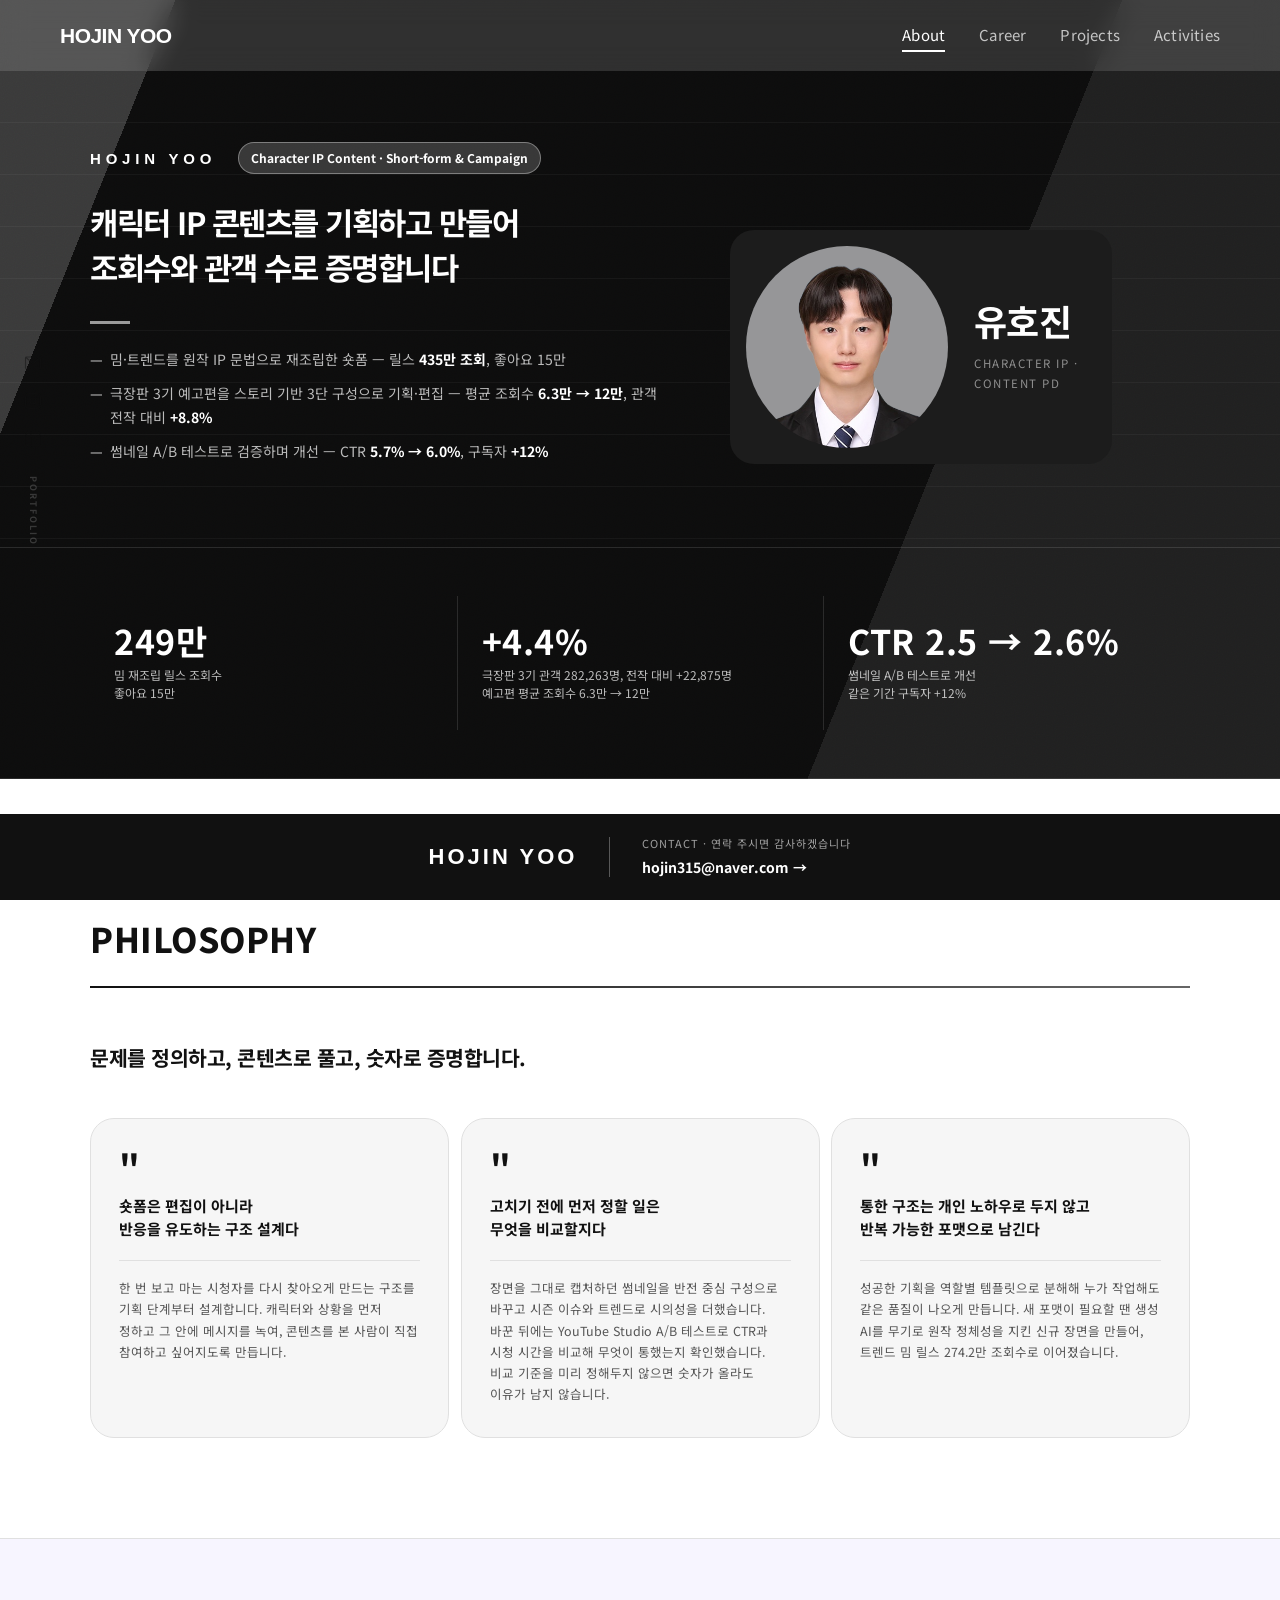
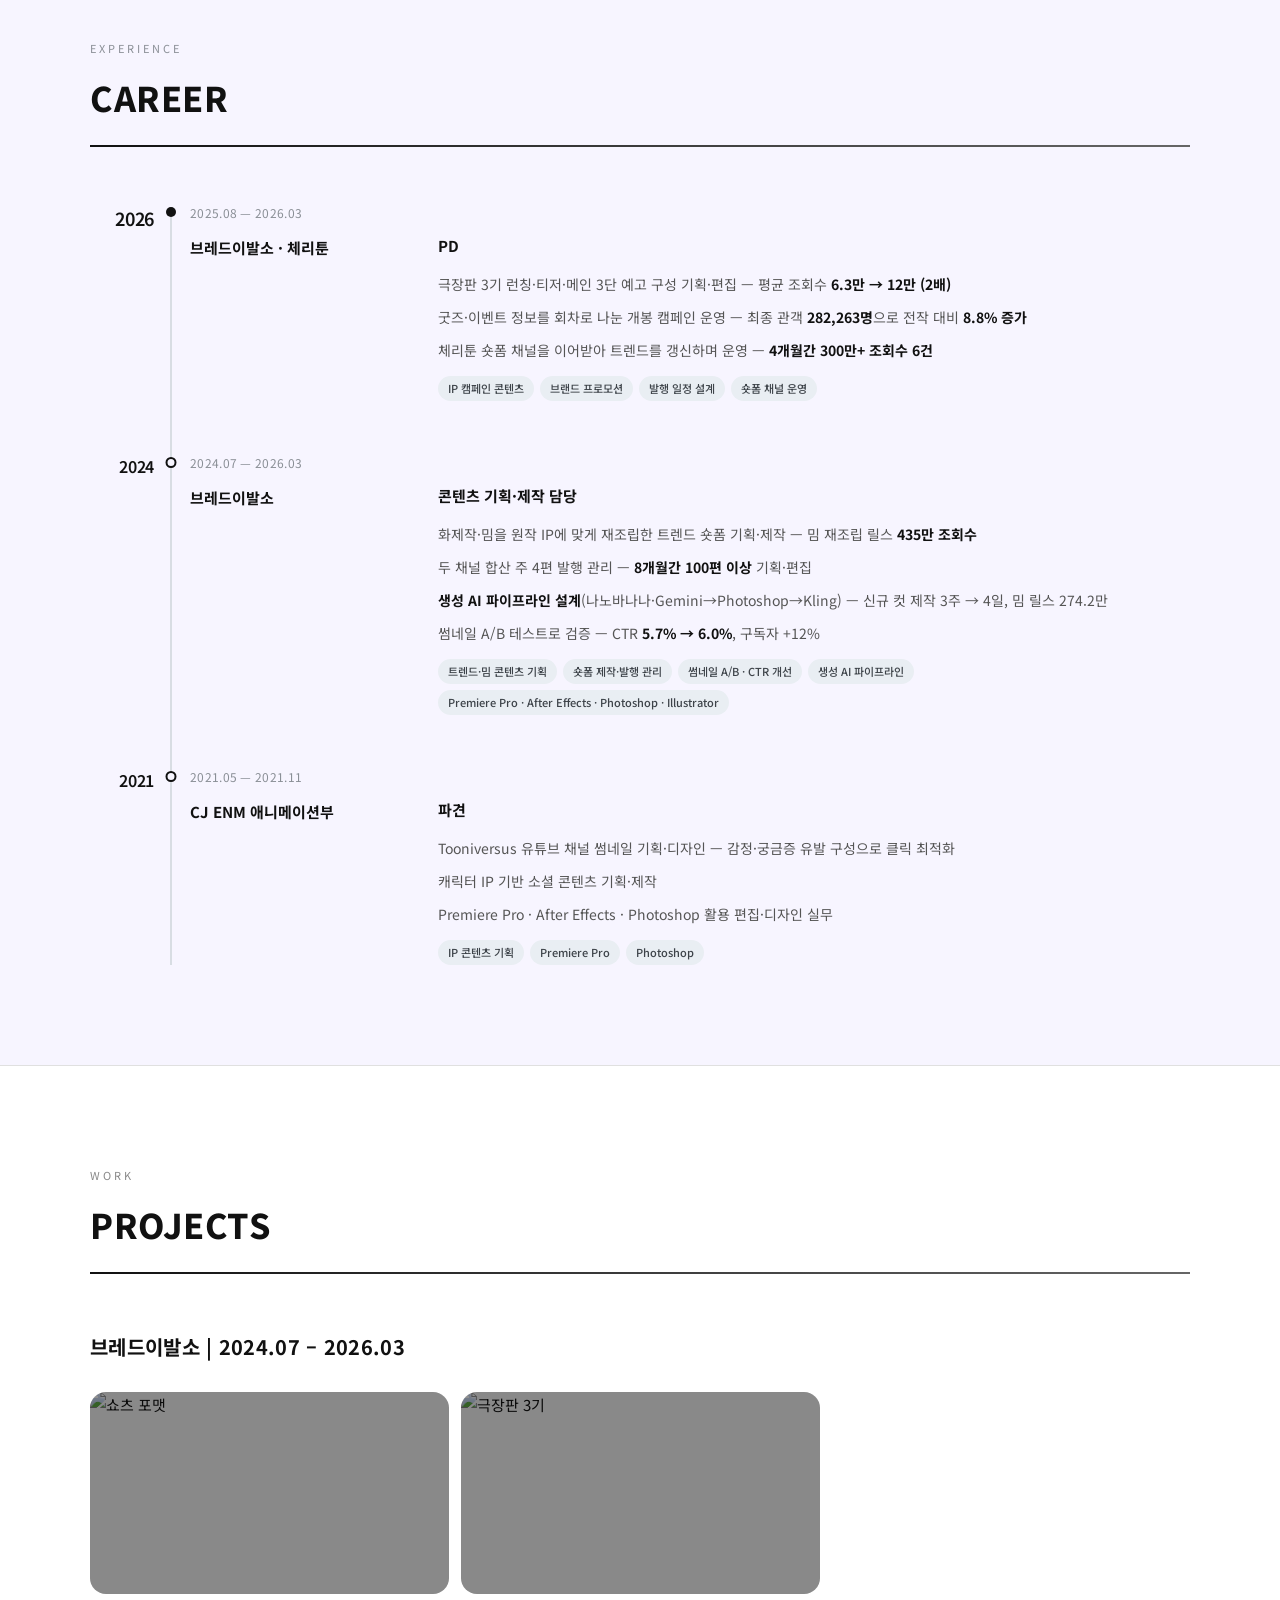
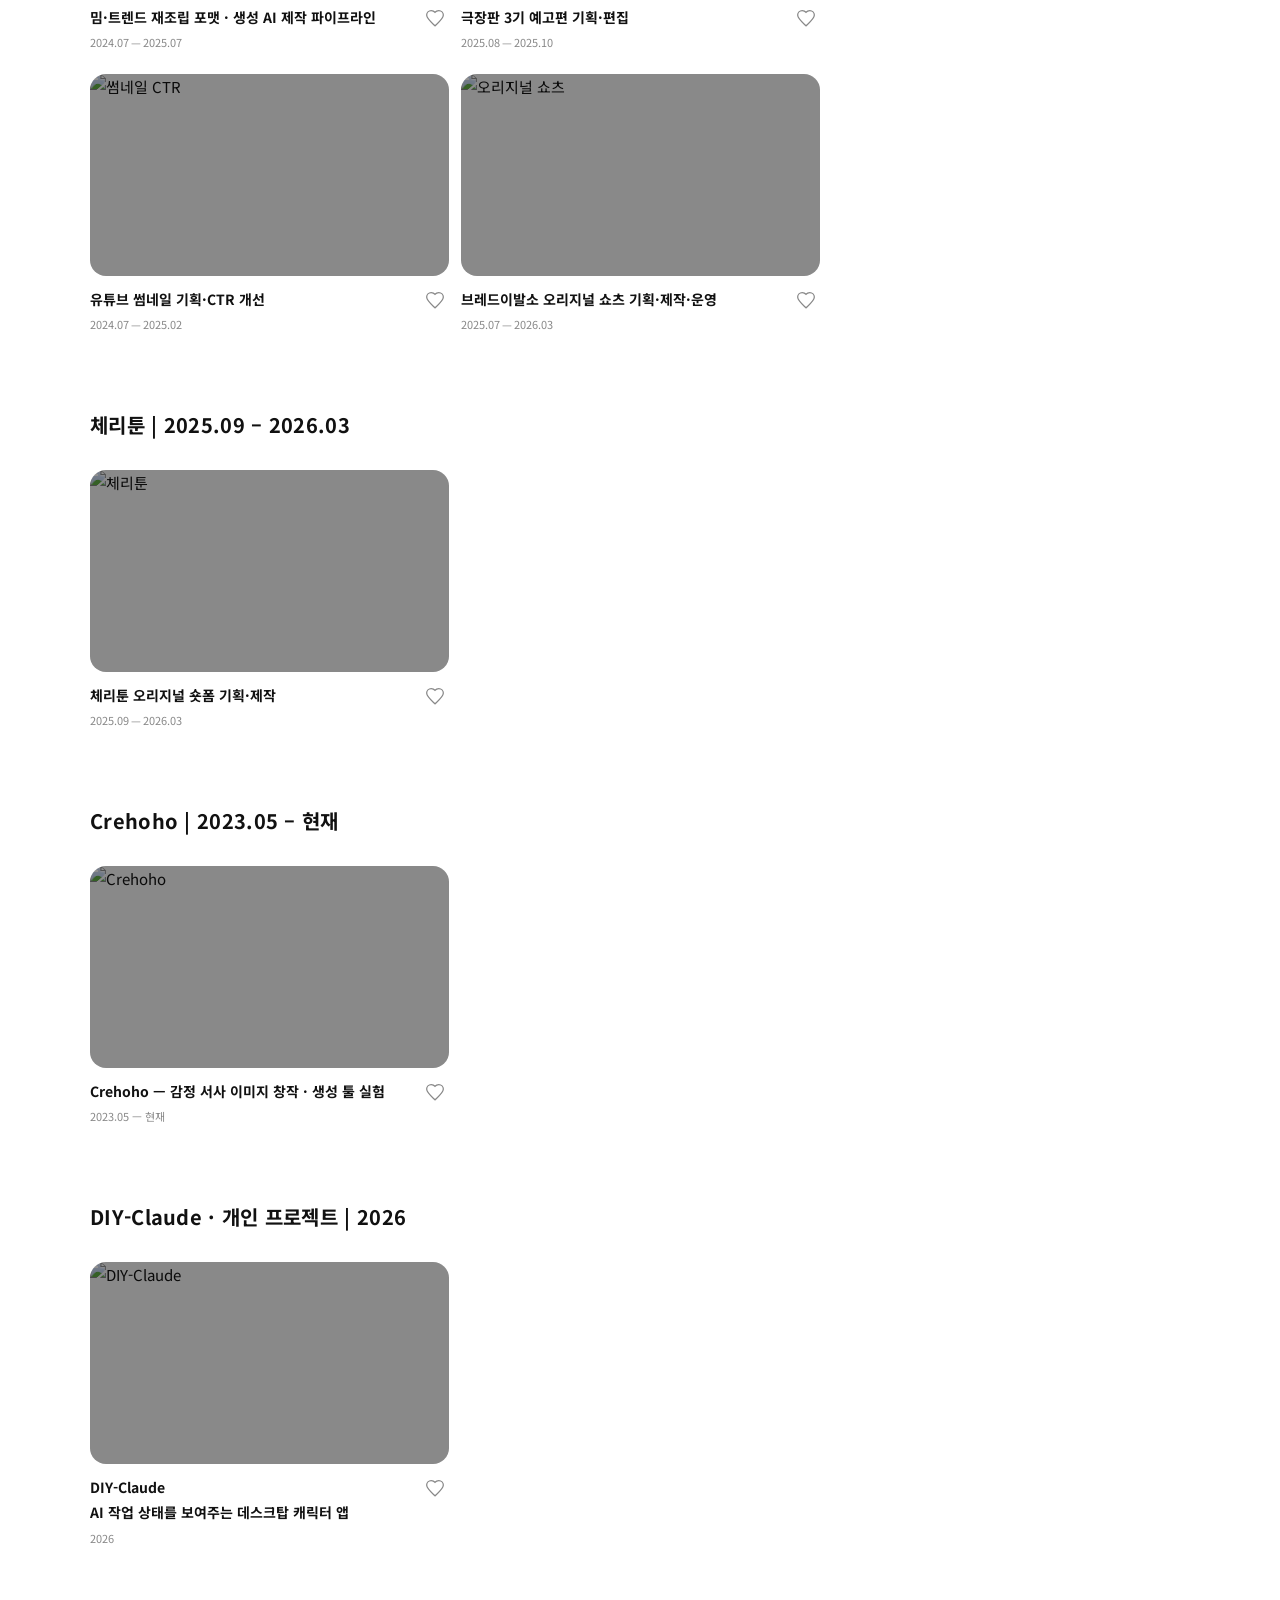
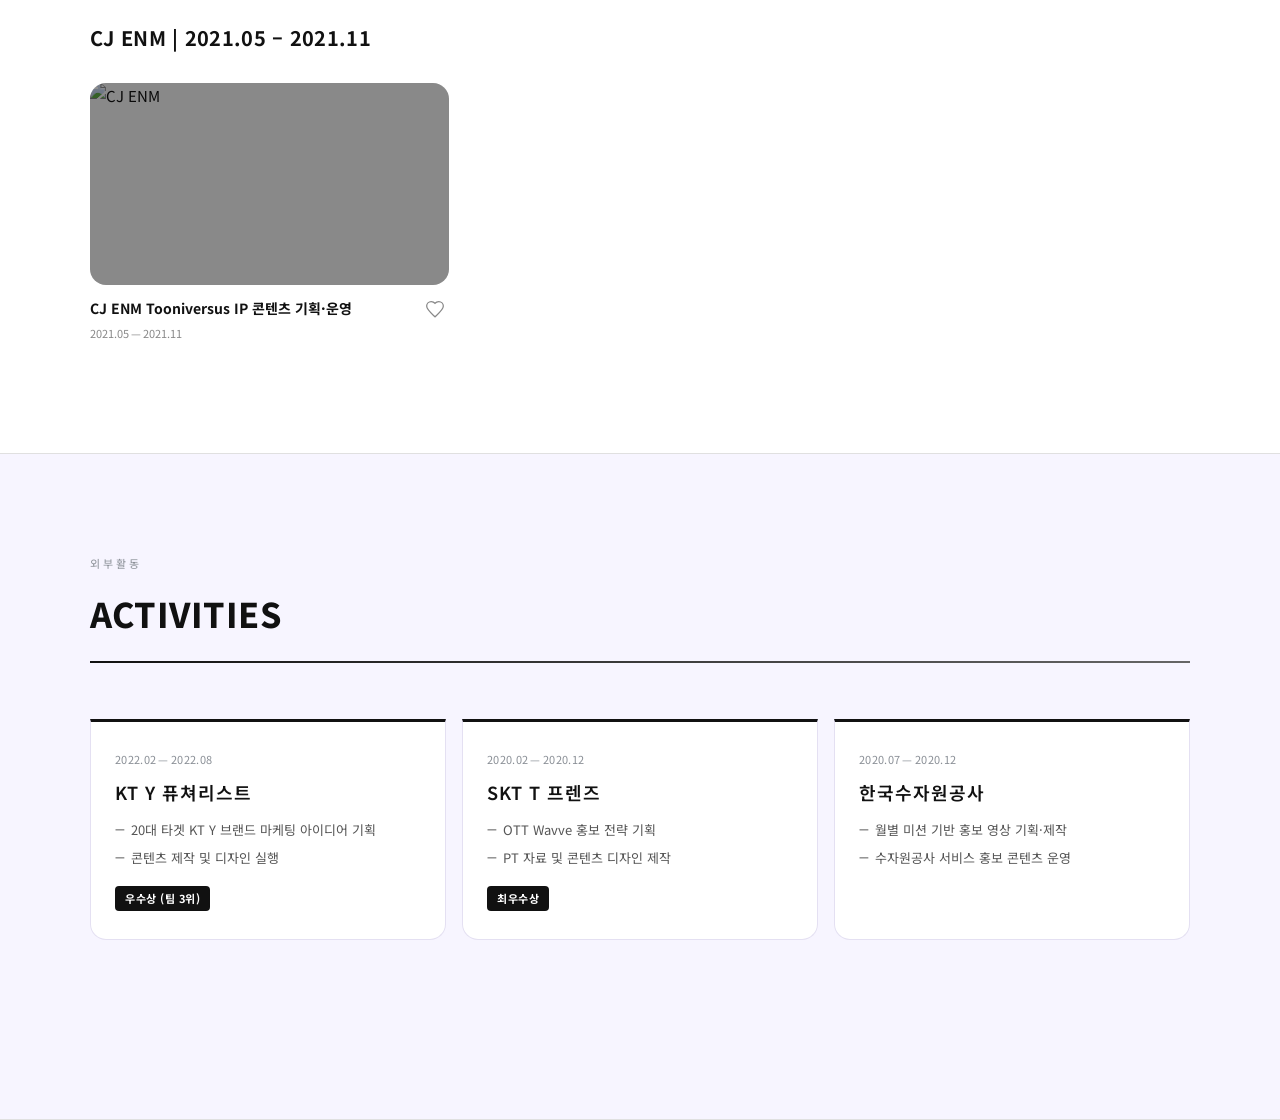
==== commit 38b50731: "Metric label: drop baseline note; career: 합산 주 4편 Co-Authored-By: Claude Opus 5 <noreply@anthropic.c" ====
--- a/index.html
+++ b/index.html
@@ -1399,7 +1399,7 @@
   <div class="metrics-inner">
     <div class="metric-item">
       <div class="metric-num">435만</div>
-      <div class="metric-label">밈 재조립 릴스 조회수 (기준선 30만의 14배)<br>좋아요 15만</div>
+      <div class="metric-label">밈 재조립 릴스 조회수<br>좋아요 15만</div>
     </div>
     <div class="metric-item">
       <div class="metric-num">+8.8%</div>
@@ -1475,7 +1475,7 @@
             <div class="career-role">콘텐츠 기획·제작 담당</div>
             <ul class="career-bullets">
               <li>화제작·밈을 원작 IP에 맞게 재조립한 트렌드 숏폼 기획·제작 — 밈 재조립 릴스 <strong>435만 조회수</strong></li>
-              <li>두 채널 주 2회 발행 관리 — <strong>8개월간 100편 이상</strong> 기획·편집</li>
+              <li>두 채널 합산 주 4편 발행 관리 — <strong>8개월간 100편 이상</strong> 기획·편집</li>
               <li><strong>생성 AI 파이프라인 설계</strong>(나노바나나·Gemini→Photoshop→Kling) — 신규 컷 제작 3주 → 4일, 밈 릴스 274.2만</li>
               <li>썸네일 A/B 테스트로 검증 — CTR <strong>5.7% → 6.0%</strong>, 구독자 +12%</li>
             </ul>
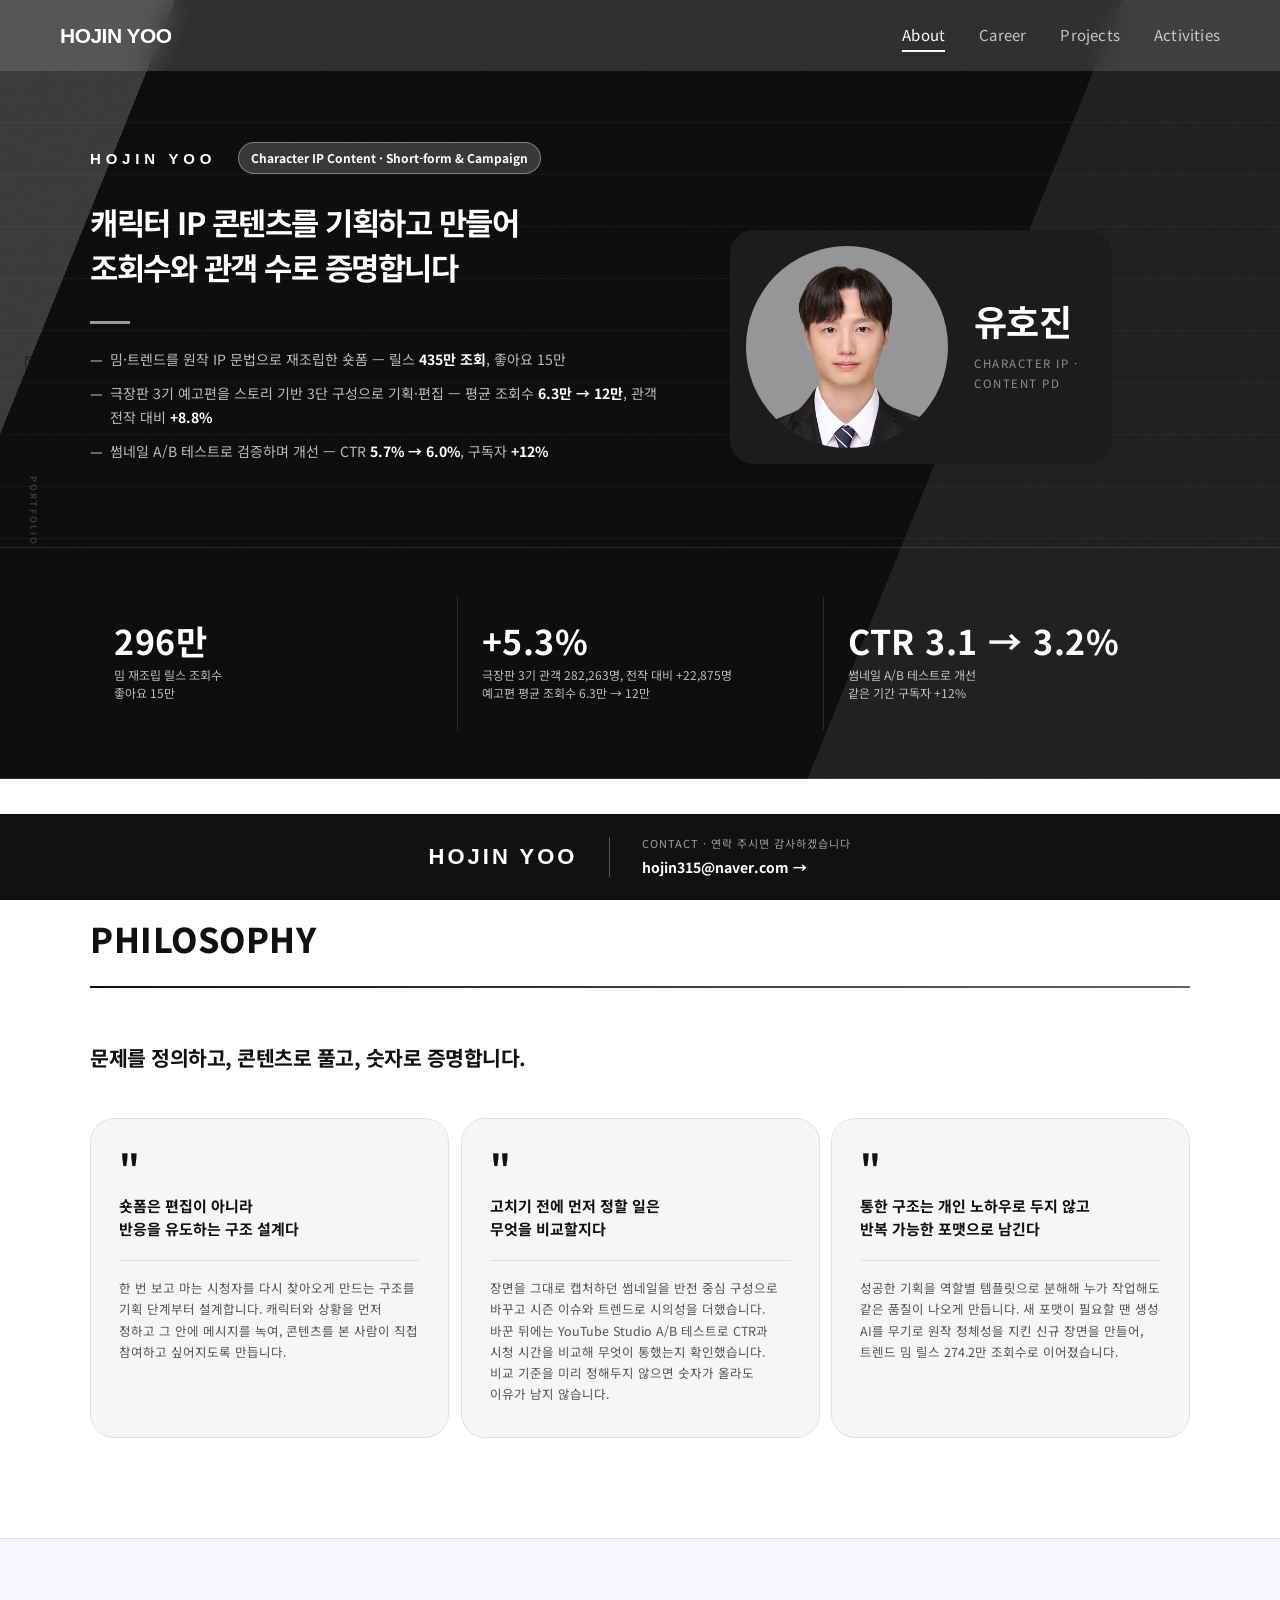
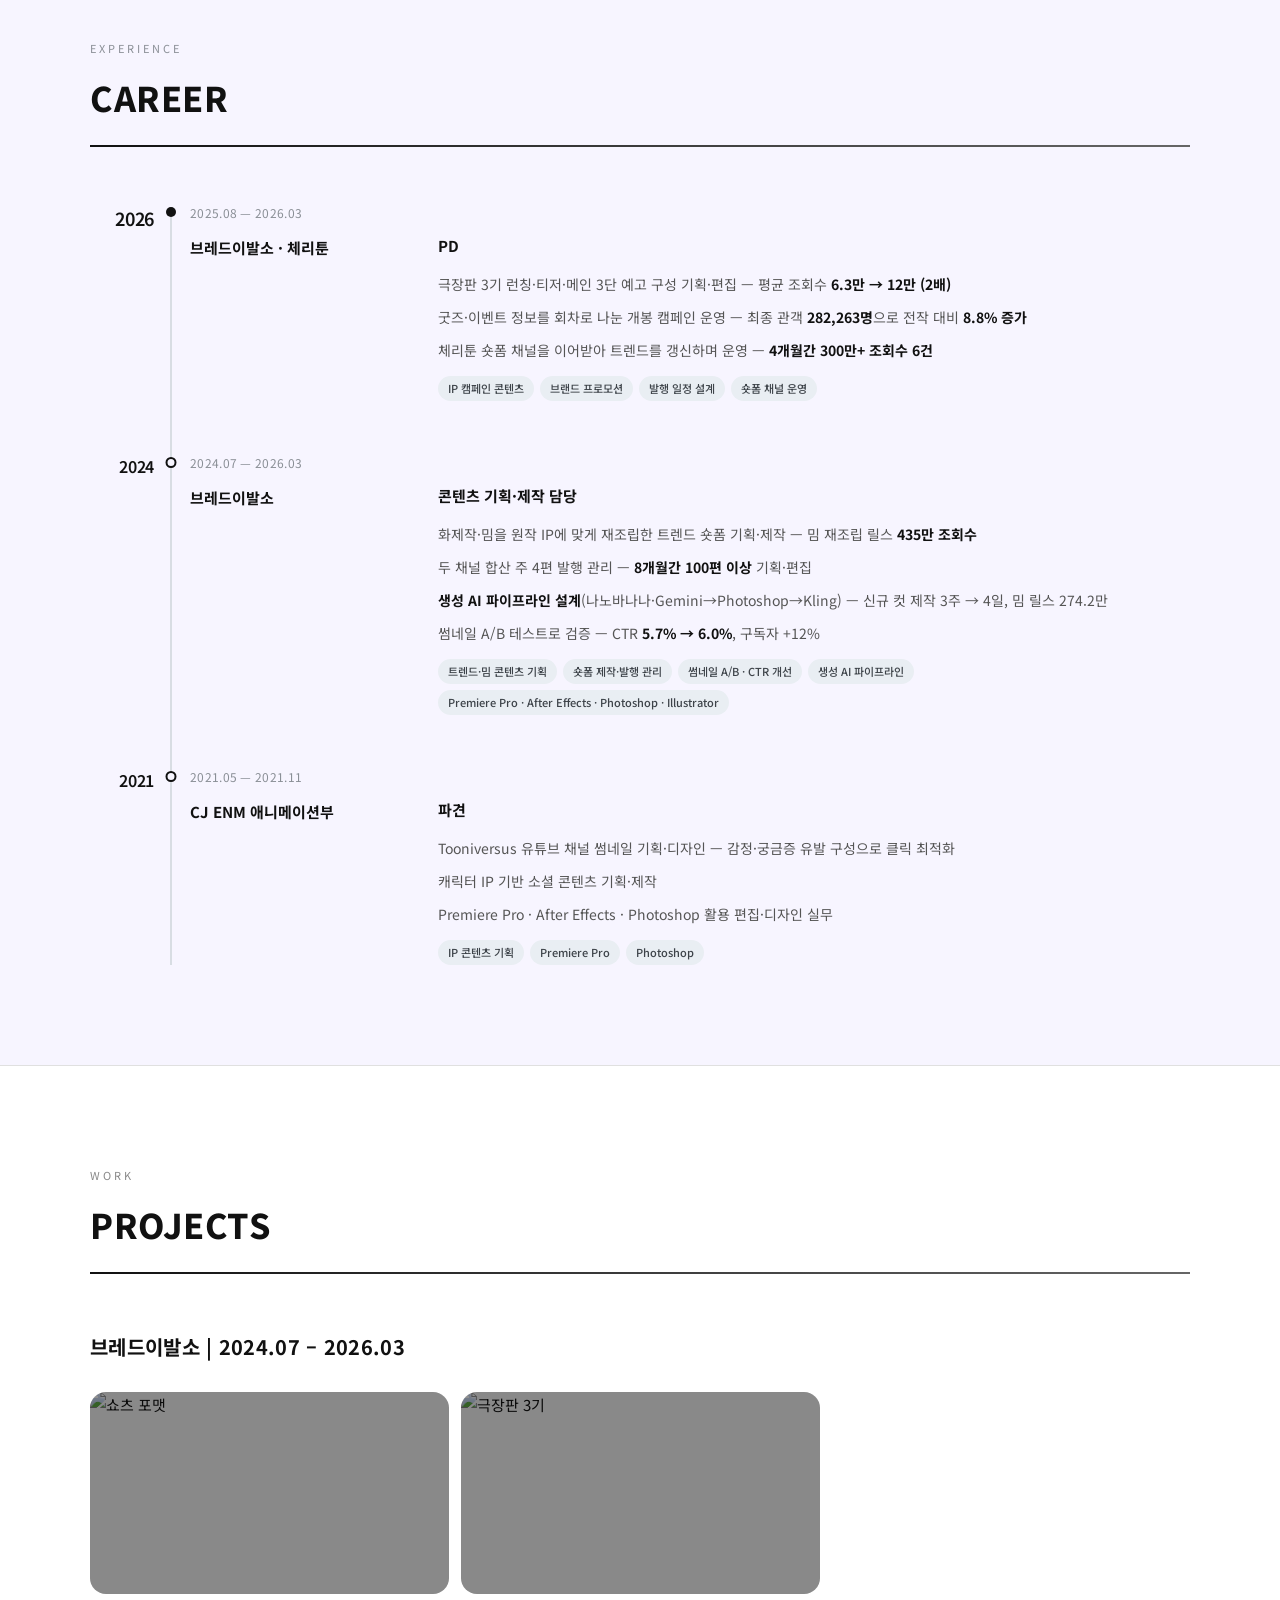
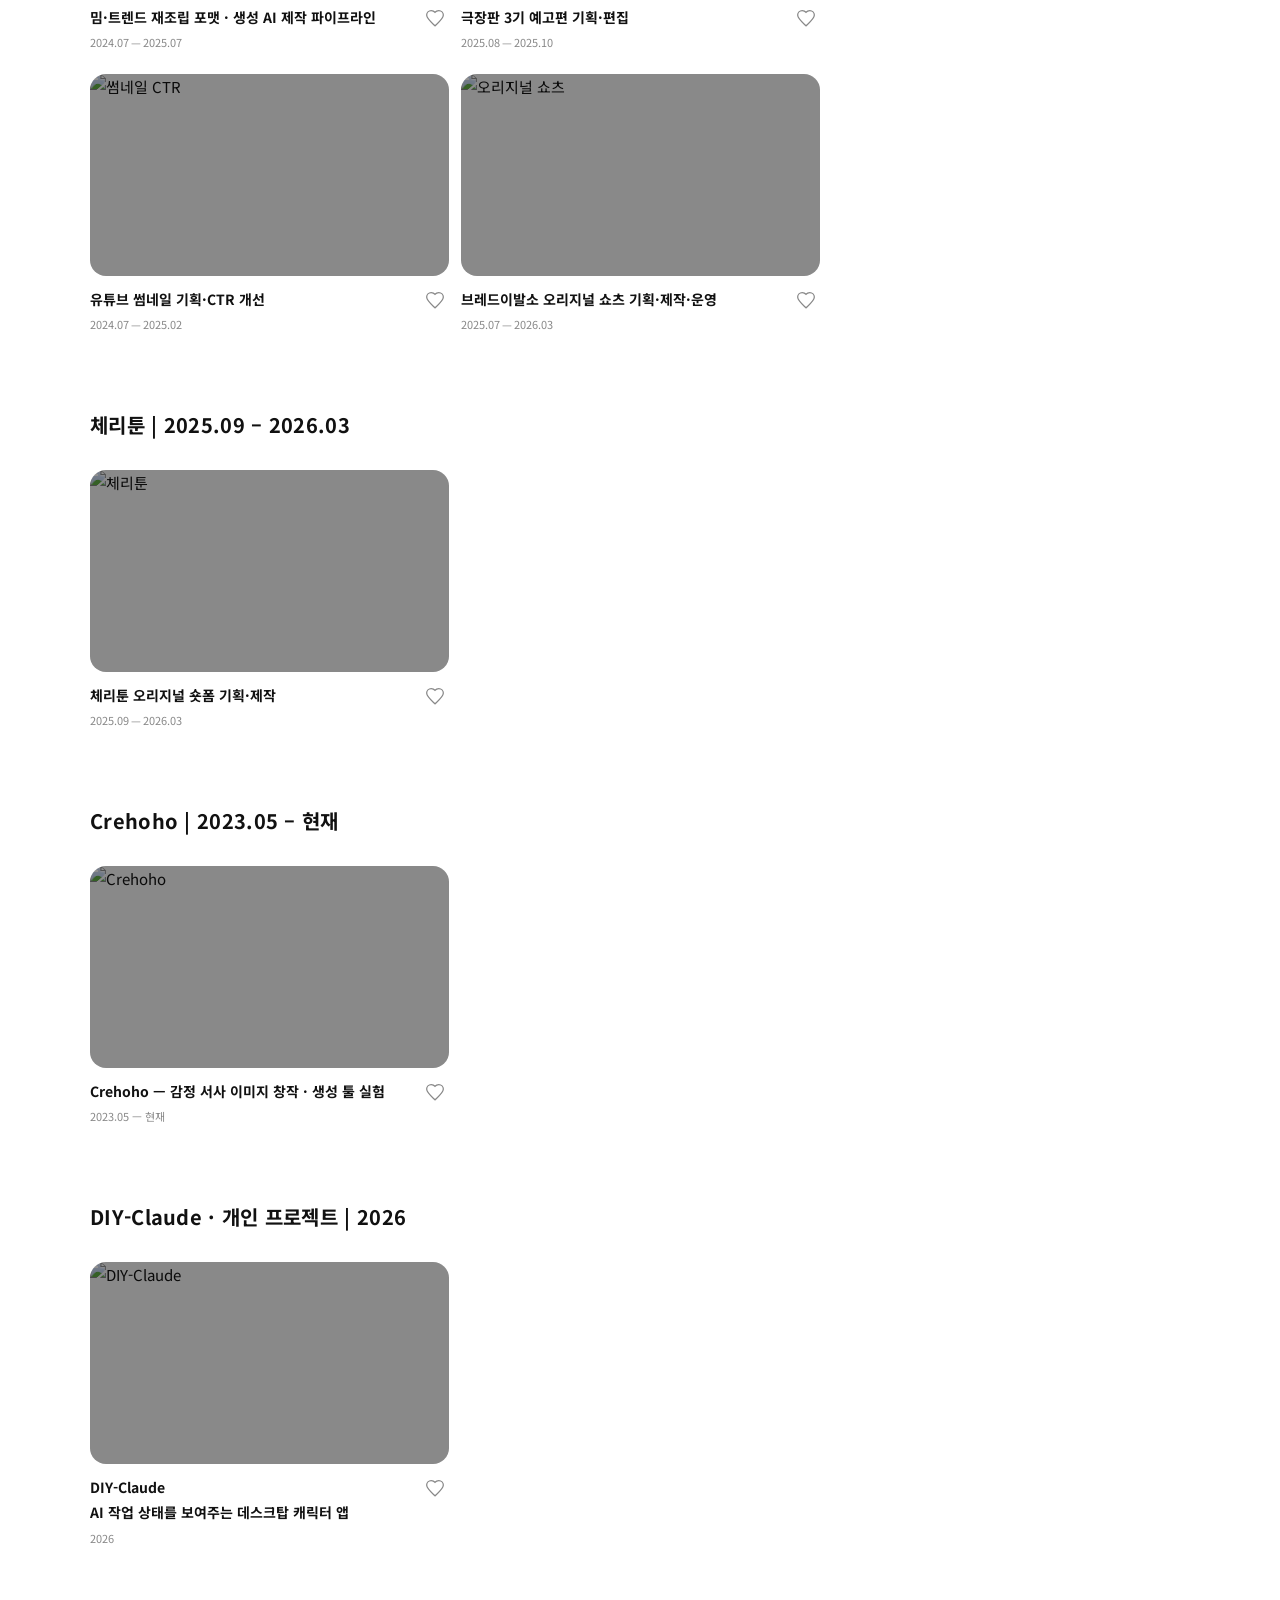
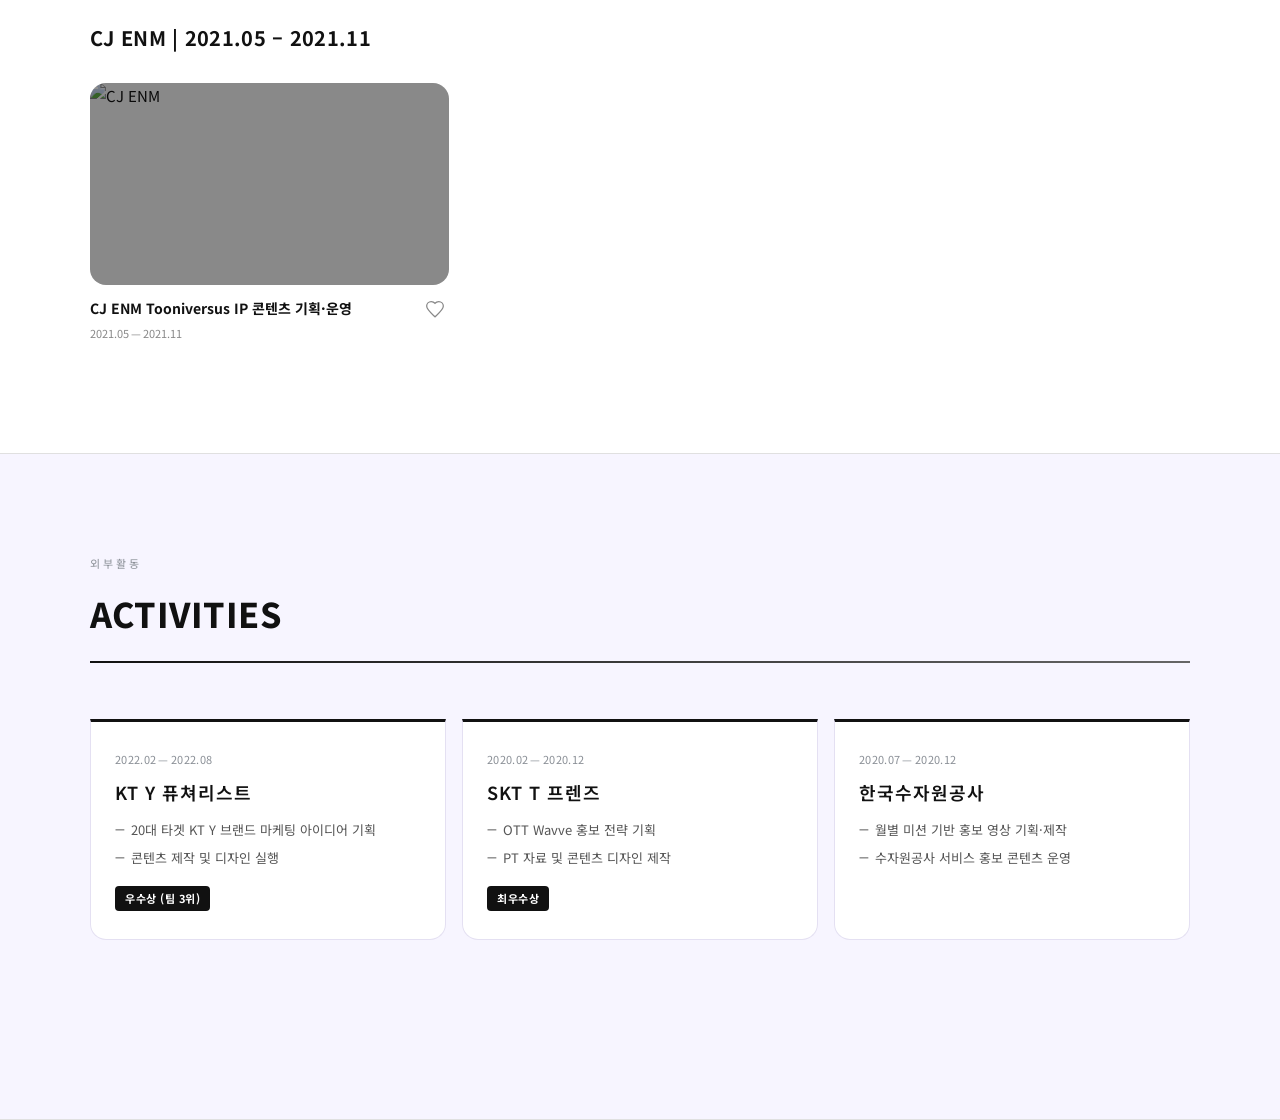
==== commit 4ef45cc3: "Modals: remove proficiency badges from AI tools Co-Authored-By: Claude Opus 5 <noreply@anthropic.com" ====
--- a/index.html
+++ b/index.html
@@ -1746,7 +1746,7 @@
     <div class="modal-section-title">Why</div>
     <ul class="modal-list">
       <li><strong>기여도:</strong> 기획·제작·편집 전 과정 <strong>100%</strong> 직접 수행 (1인 제작)</li>
-      <li><strong>사용 툴:</strong> Photoshop <span class="skill skill-high">상</span> · 나노바나나 <span class="skill skill-high">상</span> · Gemini <span class="skill skill-mid">중</span> · Kling <span class="skill skill-mid">중</span></li>
+      <li><strong>사용 툴:</strong> Photoshop <span class="skill skill-high">상</span> · 나노바나나 · Gemini · Kling</li>
       <li><strong>타겟:</strong> 1020세대</li>
       <li><strong>목적:</strong> 캐릭터를 지키면서 새 장면을 트렌드 속도에 맞춰 제작</li>
     </ul>
@@ -1809,7 +1809,7 @@
     <div class="modal-section-title">Why</div>
     <ul class="modal-list">
       <li><strong>기여도:</strong> 런칭·메인 예고편 영상 편집 및 쇼츠 콘텐츠 제작 <strong>100%</strong> 직접 수행</li>
-      <li><strong>사용 툴:</strong> Premiere Pro <span class="skill skill-high">상</span> · Gemini <span class="skill skill-mid">중</span> · Kling <span class="skill skill-mid">중</span></li>
+      <li><strong>사용 툴:</strong> Premiere Pro <span class="skill skill-high">상</span> · Gemini · Kling</li>
       <li><strong>타겟:</strong> 1020세대 및 자녀를 둔 가족 단위 관객</li>
       <li><strong>목적:</strong> 극장 개봉 인지도 확산 및 관람 유도</li>
     </ul>
@@ -1871,7 +1871,7 @@
     <div class="modal-section-title">Why</div>
     <ul class="modal-list">
       <li><strong>기여도:</strong> 썸네일 기획 및 디자인 전 과정 <strong>100%</strong> 직접 수행 (1인 제작)</li>
-      <li><strong>사용 툴:</strong> Photoshop <span class="skill skill-high">상</span> · YouTube Studio <span class="skill skill-util">활용</span> · 나노바나나 <span class="skill skill-high">상</span> · Gemini <span class="skill skill-mid">중</span></li>
+      <li><strong>사용 툴:</strong> Photoshop <span class="skill skill-high">상</span> · YouTube Studio <span class="skill skill-util">활용</span> · 나노바나나 · Gemini</li>
       <li><strong>타겟:</strong> 1020세대</li>
       <li><strong>목적:</strong> 클릭을 유도하고 그 결과를 데이터로 검증해 반복 개선</li>
     </ul>
@@ -2053,7 +2053,7 @@
     <div class="modal-section-title">Why</div>
     <ul class="modal-list">
       <li><strong>기여도:</strong> 기획·이미지 합성·AI 활용·영상화 전 과정 <strong>100%</strong> 직접 수행</li>
-      <li><strong>사용 툴:</strong> Photoshop <span class="skill skill-high">상</span> · Firefly <span class="skill skill-mid">중</span> · Gemini <span class="skill skill-mid">중</span> · Kling <span class="skill skill-mid">중</span></li>
+      <li><strong>사용 툴:</strong> Photoshop <span class="skill skill-high">상</span> · Firefly · Gemini · Kling</li>
       <li><strong>목적:</strong> 상업 IP 제약 없이 새 툴·기법과 "보는 사람을 몰입시키는 구조"를 자유롭게 실험</li>
     </ul>
     <div class="modal-section-title">Origin</div>
@@ -2100,7 +2100,7 @@
     <div class="modal-section-title">Why</div>
     <ul class="modal-list">
       <li><strong>기여도:</strong> 기획·캐릭터 제작·개발 전 과정 <strong>100%</strong> 직접 수행</li>
-      <li><strong>사용 툴:</strong> Claude <span class="skill skill-high">상</span> · Gemini <span class="skill skill-mid">중</span></li>
+      <li><strong>사용 툴:</strong> Claude <span class="skill skill-high">상</span> · Gemini</li>
       <li><strong>목적:</strong> 일상에서도 AI 도구를 직접 파고들며, AI의 작업 흐름을 한눈에 보이게 만드는 실험 공간</li>
     </ul>
     <div class="modal-section-title">Solution</div>
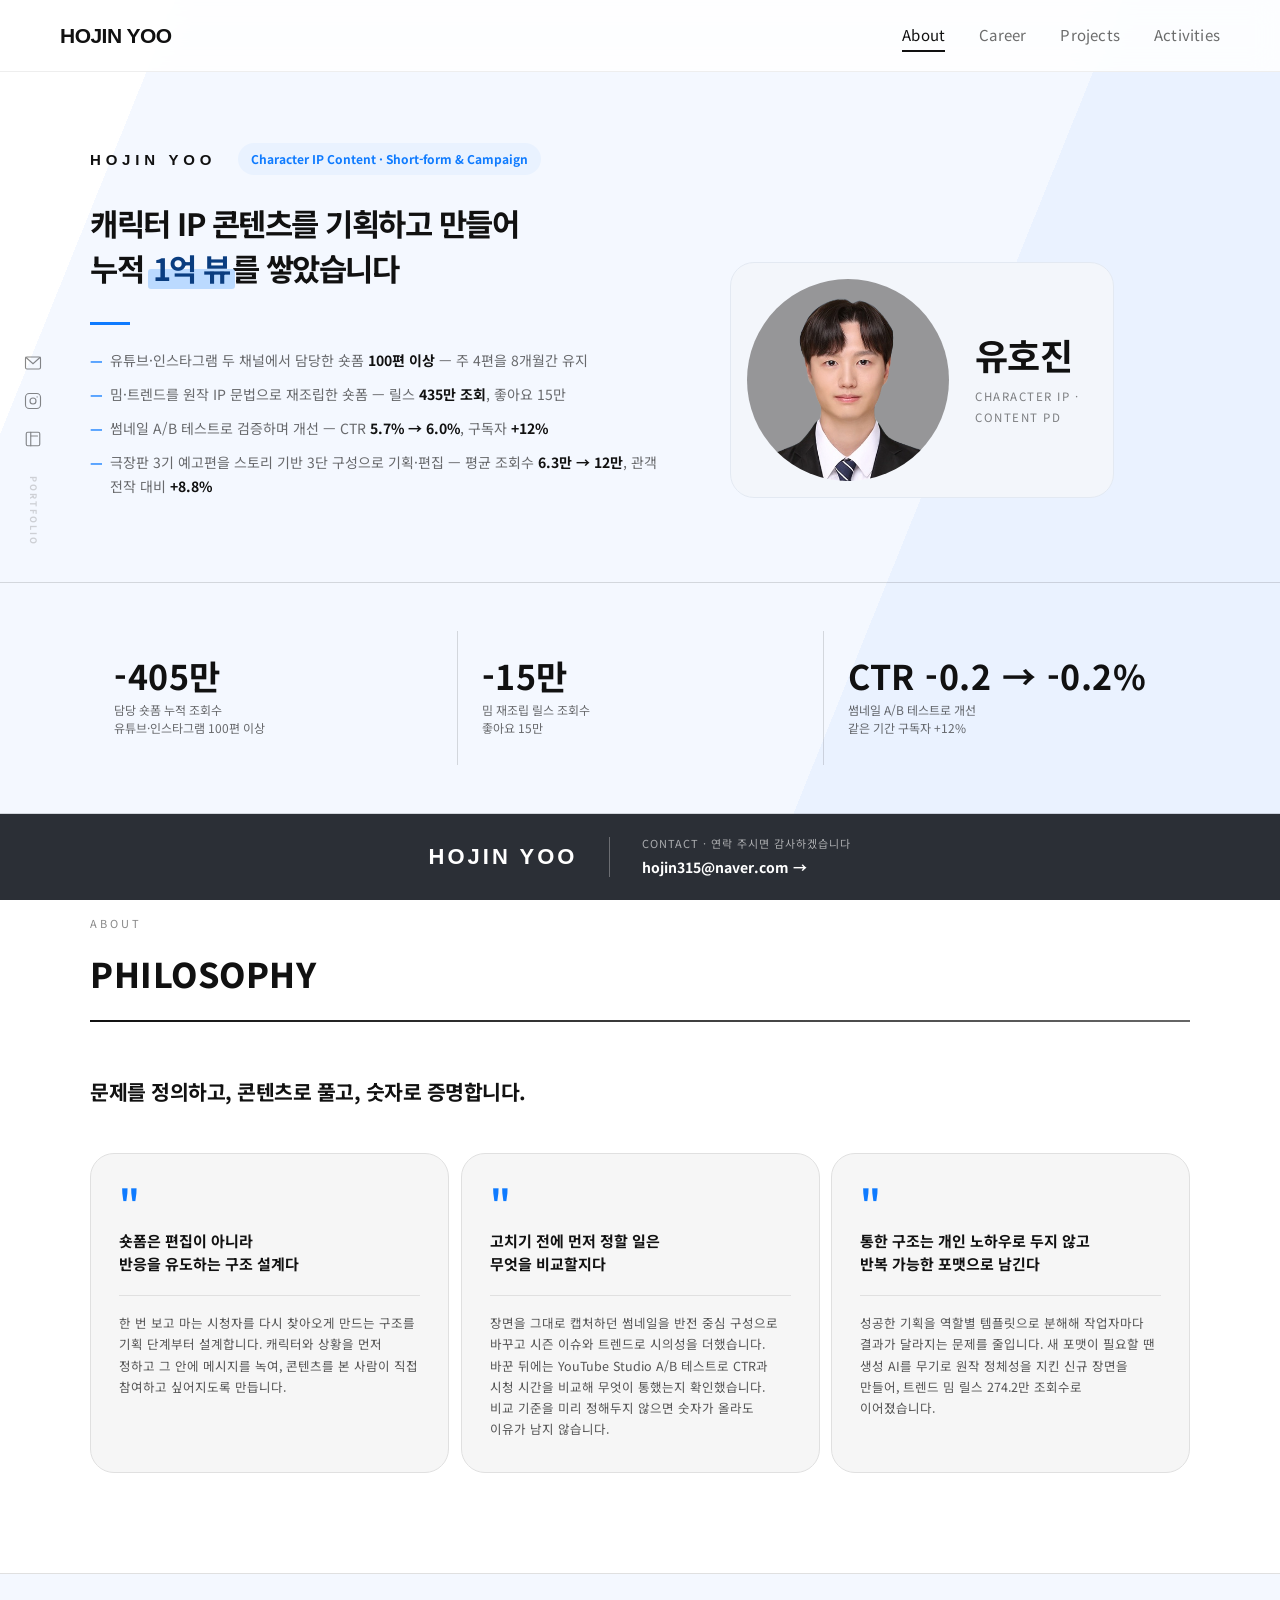
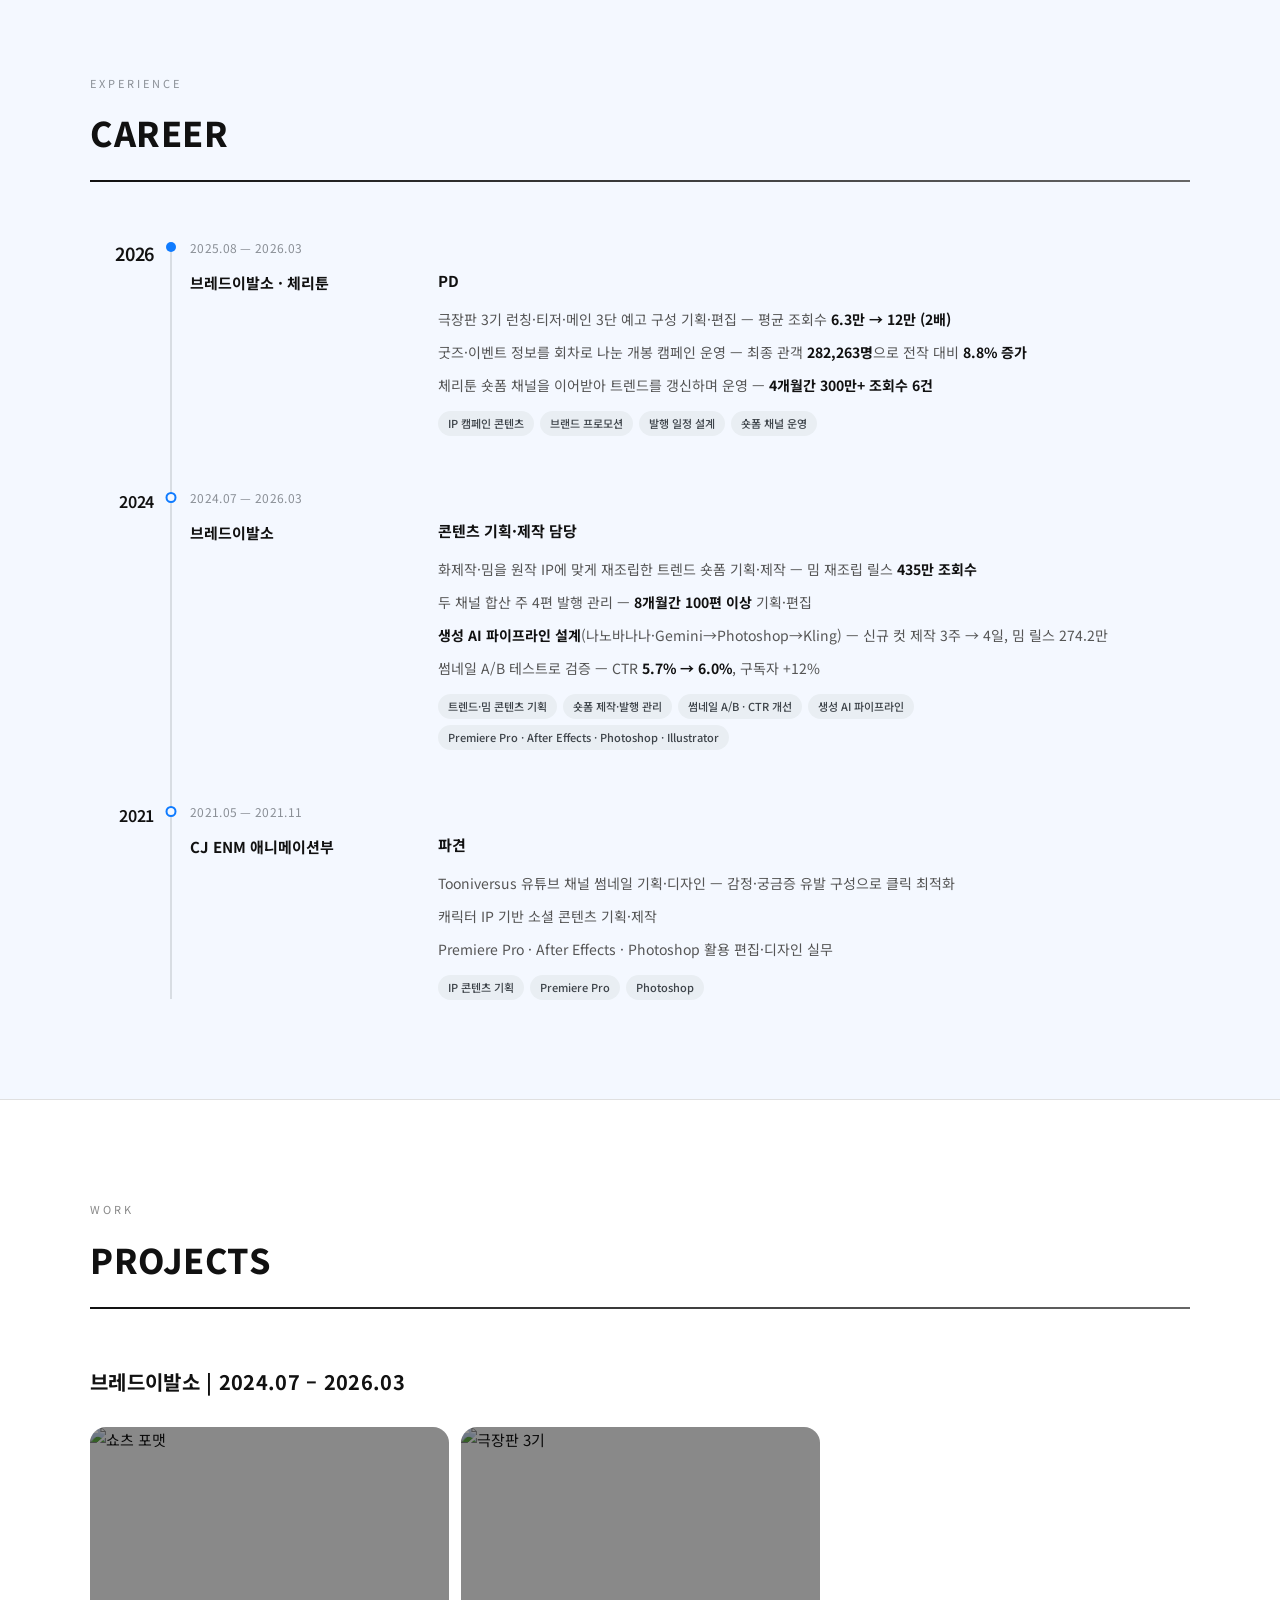
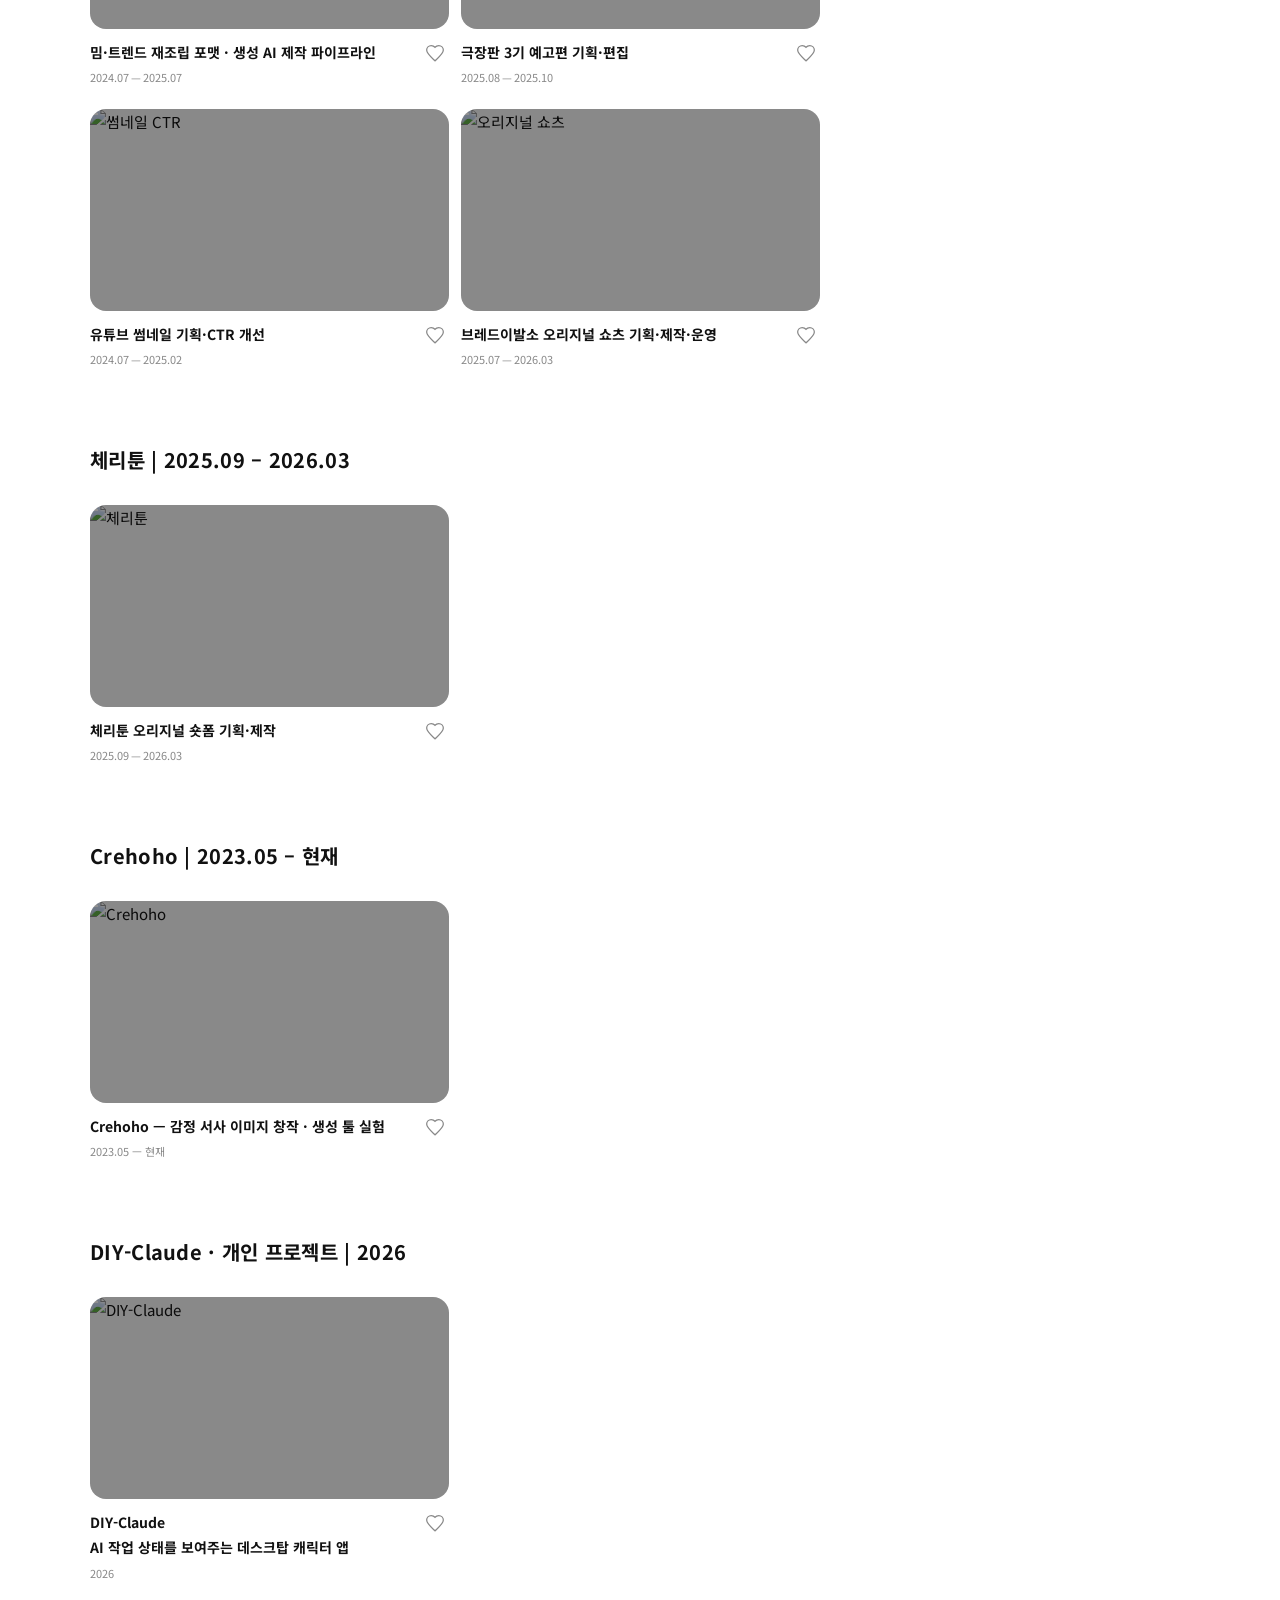
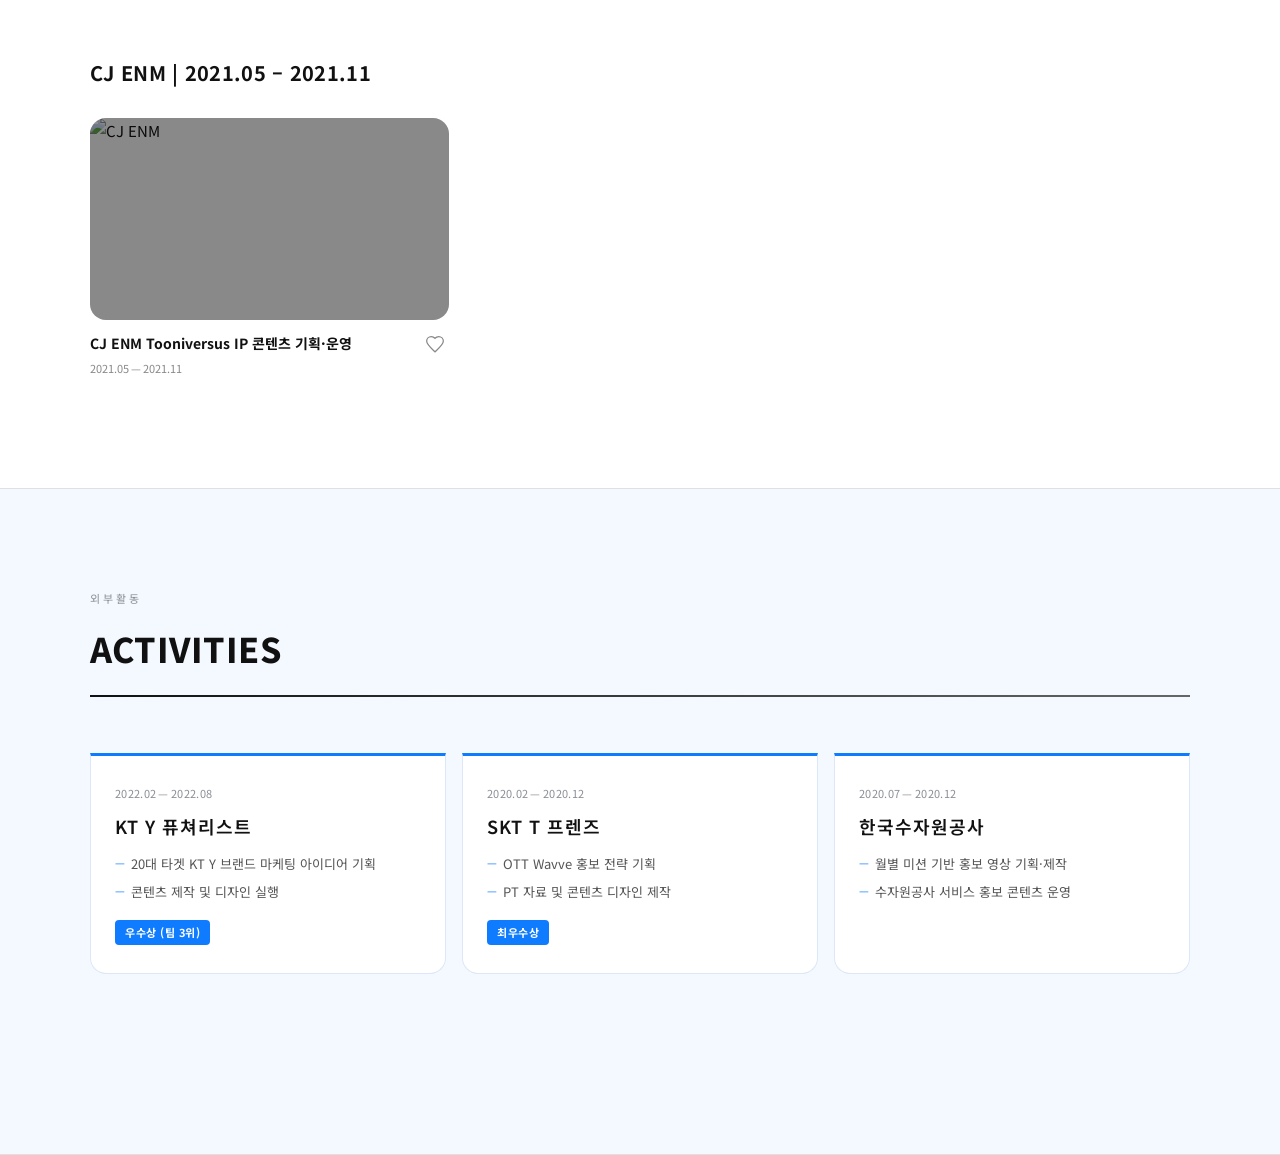
==== commit b21759ed: "화이트+CJ 블루 리디자인, 누적 1억 뷰 히어로, 사실 정정(간단한 후보정·Veo 미사용) Co-Authored-By: Claude Opus 5.5 <noreply@anthrop" ====
--- a/index.html
+++ b/index.html
@@ -23,14 +23,14 @@
       --gray-light: #f6f6f6;
       --border: #e0e0e0;
       --white: #fff;
-      --accent: #111111;
-      --accent-dark: #000000;
-      --accent-soft: #EFEFEF;
-      --pink: #666666;
-      --grad: linear-gradient(135deg, #111111 0%, #666666 100%);
-      --dark-bg: #111111;
-      --nav-bg: #111111;
-      --card-bg: #1C1C1C;
+      --accent: #0F7BFF;
+      --accent-dark: #0A5FD1;
+      --accent-soft: #E9F2FF;
+      --pink: #5AA9FF;
+      --grad: linear-gradient(135deg, #0F7BFF 0%, #5AA9FF 100%);
+      --dark-bg: #2B2F36;
+      --nav-bg: #2B2F36;
+      --card-bg: #343841;
       --on-dark: rgba(255,255,255,0.72);
       --on-dark-dim: rgba(255,255,255,0.45);
       --on-dark-line: rgba(255,255,255,0.12);
@@ -38,17 +38,17 @@
       --radius-md: 16px;
 
       /* 스크롤 진행에 따라 JS가 갱신: 퍼플 → 핑크 → 흰색 (벙커키즈 히어로 그라데이션) */
-      --scroll-bg: #111111;
-      --dyn-fg: #FFFFFF;
-      --dyn-fg-dim: rgba(255,255,255,0.72);
-      --dyn-line: rgba(255,255,255,0.12);
+      --scroll-bg: #FFFFFF;
+      --dyn-fg: #111111;
+      --dyn-fg-dim: rgba(17,17,17,0.62);
+      --dyn-line: rgba(17,17,17,0.14);
     }
 
     /* 스크롤 배경 레이어 (hero~metrics 구간) */
     #scroll-bg {
       position: fixed;
       inset: 0;
-      background: linear-gradient(112deg, #3A3A3A 0 15%, #0D0D0D 15% 47%, #202020 47% 100%);
+      background: linear-gradient(112deg, #FFFFFF 0 15%, #F4F8FF 15% 47%, #EAF2FF 47% 100%);
       background-size: 240% 240%;
       background-position: 12% 50%;
       animation: cj-shift 5.5s cubic-bezier(.45,.05,.55,.95) infinite alternate;
@@ -240,7 +240,8 @@
       display: flex;
       align-items: center;
       gap: 26px;
-      background: var(--card-bg);
+      background: #F3F6FB;
+      border: 1px solid #E3E9F2;
       border-radius: 24px;
       padding: 16px 34px 16px 16px;
     }
@@ -260,7 +261,7 @@
       font-family: 'Pretendard', 'Noto Sans KR', sans-serif;
       font-size: 36px;
       font-weight: 700;
-      color: var(--white);
+      color: #111111;
       letter-spacing: -0.02em;
       line-height: 1.2;
     }
@@ -270,7 +271,7 @@
       font-size: 11.5px;
       letter-spacing: 1.5px;
       text-transform: uppercase;
-      color: rgba(255,255,255,0.5);
+      color: rgba(17,17,17,0.52);
       margin-top: 10px;
       line-height: 1.8;
     }
@@ -322,6 +323,30 @@
       top: 6px;
     }
 
+    .hero-title .hl {
+      position: relative;
+      display: inline-block;
+      padding: 0 5px;
+      margin: 0 -3px;
+      color: #0A3D80;
+      z-index: 0;
+    }
+    .hero-title .hl::before {
+      content: '';
+      position: absolute;
+      left: 0; right: 0; bottom: 2px;
+      height: 44%;
+      background: #BBDAFF;
+      border-radius: 3px;
+      z-index: -1;
+      transform: scaleX(0);
+      transform-origin: left;
+      animation: hl-sweep 0.7s cubic-bezier(.22,1,.36,1) 0.9s forwards;
+    }
+    @keyframes hl-sweep { to { transform: scaleX(1); } }
+    @media (prefers-reduced-motion: reduce) {
+      .hero-title .hl::before { animation: none; transform: scaleX(1); }
+    }
     .hero-title {
       font-family: 'Pretendard', 'Noto Sans KR', sans-serif;
       font-size: clamp(18px, 2.4vw, 34px);
@@ -1110,14 +1135,14 @@
 
     /* ── About 이후: 밝은 무드 (흰 배경 + 하늘색 포인트) ── */
     .sec-dark {
-      background: #F7F5FF;
+      background: #F4F8FF;
       border-bottom: 1px solid var(--border);
       --white: #111111;
       --on-dark: #555555;
       --on-dark-dim: #8A8F96;
-      --on-dark-line: #E4E0F2;
+      --on-dark-line: #DCE7F7;
       --card-bg: #FFFFFF;
-      --dark-bg: #F7F5FF;
+      --dark-bg: #F4F8FF;
     }
     .sec-dark .section-label { color: var(--on-dark-dim); }
     .sec-dark .section-title { color: var(--white); border-bottom-color: var(--accent); }
@@ -1383,12 +1408,13 @@
         <span class="hero-wordmark">HOJIN YOO</span>
         <span class="hero-pill">Character IP Content · Short-form &amp; Campaign</span>
       </div>
-      <h1 class="hero-title">캐릭터 IP 콘텐츠를 기획하고 만들어<br>조회수와 관객 수로 증명합니다</h1>
+      <h1 class="hero-title">캐릭터 IP 콘텐츠를 기획하고 만들어<br>누적 <span class="hl">1억 뷰</span>를 쌓았습니다</h1>
       <div class="hero-divider"></div>
       <ul class="hero-checks">
+        <li>유튜브·인스타그램 두 채널에서 담당한 숏폼 <strong>100편 이상</strong> — 주 4편을 8개월간 유지</li>
         <li>밈·트렌드를 원작 IP 문법으로 재조립한 숏폼 — 릴스 <strong>435만 조회</strong>, 좋아요 15만</li>
+        <li>썸네일 A/B 테스트로 검증하며 개선 — CTR <strong>5.7% → 6.0%</strong>, 구독자 <strong>+12%</strong></li>
         <li>극장판 3기 예고편을 스토리 기반 3단 구성으로 기획·편집 — 평균 조회수 <strong>6.3만 → 12만</strong>, 관객 전작 대비 <strong>+8.8%</strong></li>
-        <li>썸네일 A/B 테스트로 검증하며 개선 — CTR <strong>5.7% → 6.0%</strong>, 구독자 <strong>+12%</strong></li>
       </ul>
     </div>
   </div>
@@ -1398,12 +1424,12 @@
 <div class="metrics" id="metrics">
   <div class="metrics-inner">
     <div class="metric-item">
+      <div class="metric-num">1억+</div>
+      <div class="metric-label">담당 숏폼 누적 조회수<br>유튜브·인스타그램 100편 이상</div>
+    </div>
+    <div class="metric-item">
       <div class="metric-num">435만</div>
       <div class="metric-label">밈 재조립 릴스 조회수<br>좋아요 15만</div>
-    </div>
-    <div class="metric-item">
-      <div class="metric-num">+8.8%</div>
-      <div class="metric-label">극장판 3기 관객 282,263명, 전작 대비 +22,875명<br>예고편 평균 조회수 6.3만 → 12만</div>
     </div>
     <div class="metric-item">
       <div class="metric-num">CTR 5.7 → 6.0%</div>
@@ -1429,7 +1455,7 @@
       </div>
       <div class="philosophy-card">
         <p class="philosophy-quote">통한 구조는 개인 노하우로 두지 않고<br>반복 가능한 포맷으로 남긴다</p>
-        <p class="philosophy-body">성공한 기획을 역할별 템플릿으로 분해해 누가 작업해도 같은 품질이 나오게 만듭니다. 새 포맷이 필요할 땐 생성 AI를 무기로 원작 정체성을 지킨 신규 장면을 만들어, 트렌드 밈 릴스 274.2만 조회수로 이어졌습니다.</p>
+        <p class="philosophy-body">성공한 기획을 역할별 템플릿으로 분해해 작업자마다 결과가 달라지는 문제를 줄입니다. 새 포맷이 필요할 땐 생성 AI를 무기로 원작 정체성을 지킨 신규 장면을 만들어, 트렌드 밈 릴스 274.2만 조회수로 이어졌습니다.</p>
       </div>
     </div>
   </div>
@@ -1759,8 +1785,8 @@
     <ul class="modal-list">
       <li><strong>왜 생성 AI였나:</strong> 3D로 새 장면을 만들면 모델링만 3주, 발행까지 한 달. 트렌드는 1~2주면 지나감 → 바로 결과물이 나오는 생성 AI</li>
       <li><strong>캐릭터 일관성 확보:</strong> 나노바나나를 메인으로, 같은 레퍼런스를 Gemini에도 넣어 원본에 가까운 쪽을 선택. 외부 IP 패러디는 <strong>패러디 컨셉 레퍼런스를 먼저 만들어 모든 생성에 함께 입력</strong> → 우리 캐릭터와 패러디 대상이 동시에 읽히게. 완성 이미지는 Kling으로 영상화</li>
-      <li><strong>영상 툴 선택:</strong> Kling·Higgsfield·Veo를 한 달씩 써보고 비교 — 완성 이미지를 모션으로 살리는 image-to-video와 시작·끝 프레임 제어가 핵심이라 Kling</li>
-      <li><strong>템플릿화 → 팀 자산:</strong> 레퍼런스를 역할별(캐릭터·배경·표정·헤어·라이팅)로 나누고 충돌 시 우선순위 명시 → 후보정 없이 <strong>누가 작업해도 같은 품질</strong></li>
+      <li><strong>영상 툴 선택:</strong> Higgsfield 안에서 나노바나나로 이미지를, Kling으로 영상을 생성 — 완성 이미지를 그대로 살려 움직이게 하려면 image-to-video와 시작·끝 프레임 제어가 필요해 Kling으로 정착</li>
+      <li><strong>템플릿화 → 팀 자산:</strong> 레퍼런스를 역할별(캐릭터·배경·표정·헤어·라이팅)로 나누고 충돌 시 우선순위 명시 → 팀이 같은 기준으로 제작하고 간단한 후보정으로 마무리할 수 있도록 정리</li>
       <li><strong>소재 선정 기준:</strong> 음악·밈·주차별 이슈로 후보를 올리고, 8명 주간 회의에서 화제성과 <strong>제작 가능성</strong>을 함께 판단</li>
     </ul>
     <div class="modal-section-title">Performance</div>
@@ -2221,7 +2247,7 @@
     /* 기준 = 사이드바 세 번째(노션) 아이콘 아래쪽이 흰 구간 상단선에 닿는 순간 */
     var boundary = target.getBoundingClientRect().top;
     var iconBottom = ytIcon ? ytIcon.getBoundingClientRect().bottom : window.innerHeight * 0.5;
-    root.classList.toggle('fg-dark', boundary <= iconBottom);
+    root.classList.add('fg-dark');   // 배경이 항상 흰색이므로 어두운 글자 고정
   }
 
   function onScroll() {
@@ -2396,7 +2422,7 @@
 }
 
 /* ── 지표 카운트업 (보이면 실행, 완전히 사라지면 리셋) ── */
-const metricTargets = ['435만', '+8.8%', 'CTR 5.7 → 6.0%'];
+const metricTargets = ['1억+', '435만', 'CTR 5.7 → 6.0%'];
 const metricItems = document.querySelectorAll('.metric-item');
 let metricsAnimated = false;
 let metricRafIds = [];
@@ -2419,8 +2445,11 @@
     const draw = now => {
       const t = Math.min(1, (now - start) / duration);
       const eased = 1 - Math.pow(1 - t, 3);
-      if (index === 0) el.textContent = `${Math.round(435 * eased)}만`;
-      if (index === 1) el.textContent = `+${(8.8 * eased).toFixed(1)}%`;
+      if (index === 0) {
+        const v = Math.round(10000 * eased);
+        el.textContent = v >= 10000 ? '1억+' : `${v.toLocaleString()}만`;
+      }
+      if (index === 1) el.textContent = `${Math.round(435 * eased)}만`;
       if (index === 2) el.textContent = `CTR ${(5.7 * eased).toFixed(1)} → ${(6.0 * eased).toFixed(1)}%`;
       if (t < 1) metricRafIds.push(requestAnimationFrame(draw)); else el.textContent = target;
     };
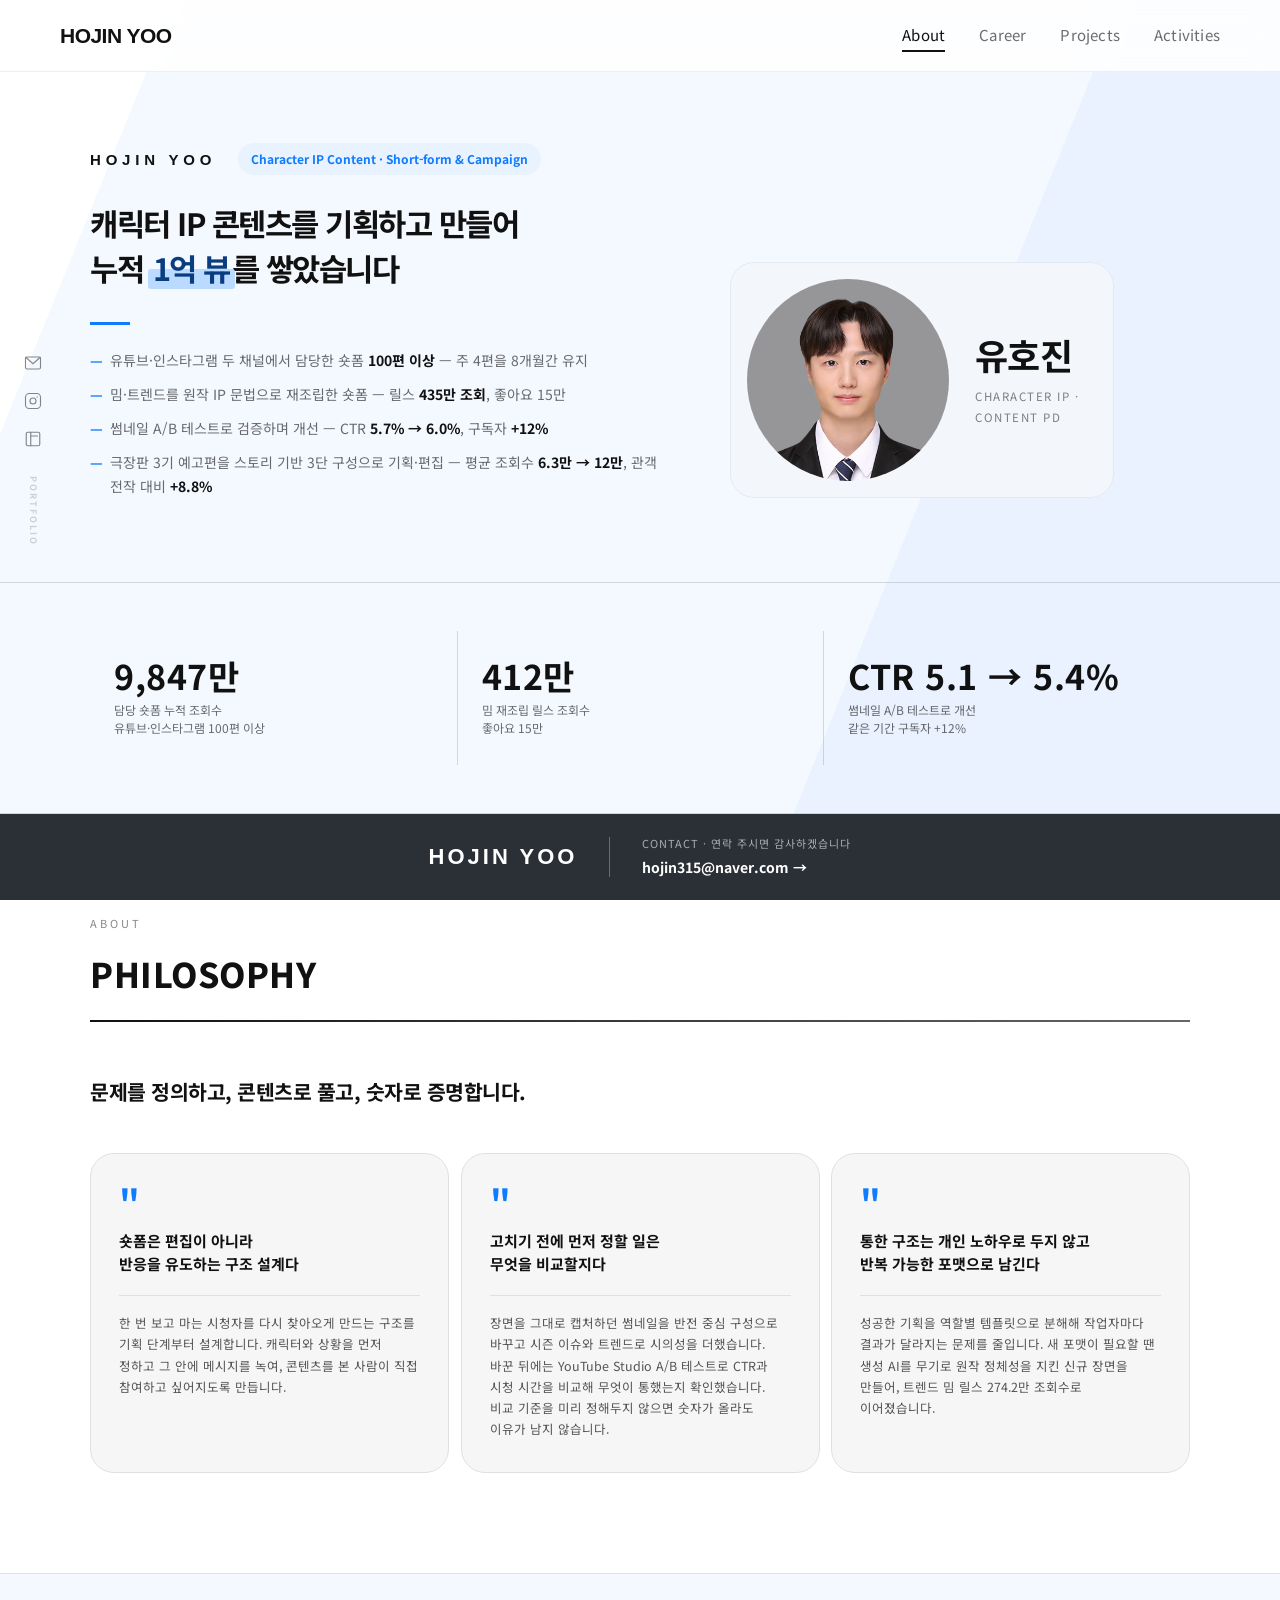
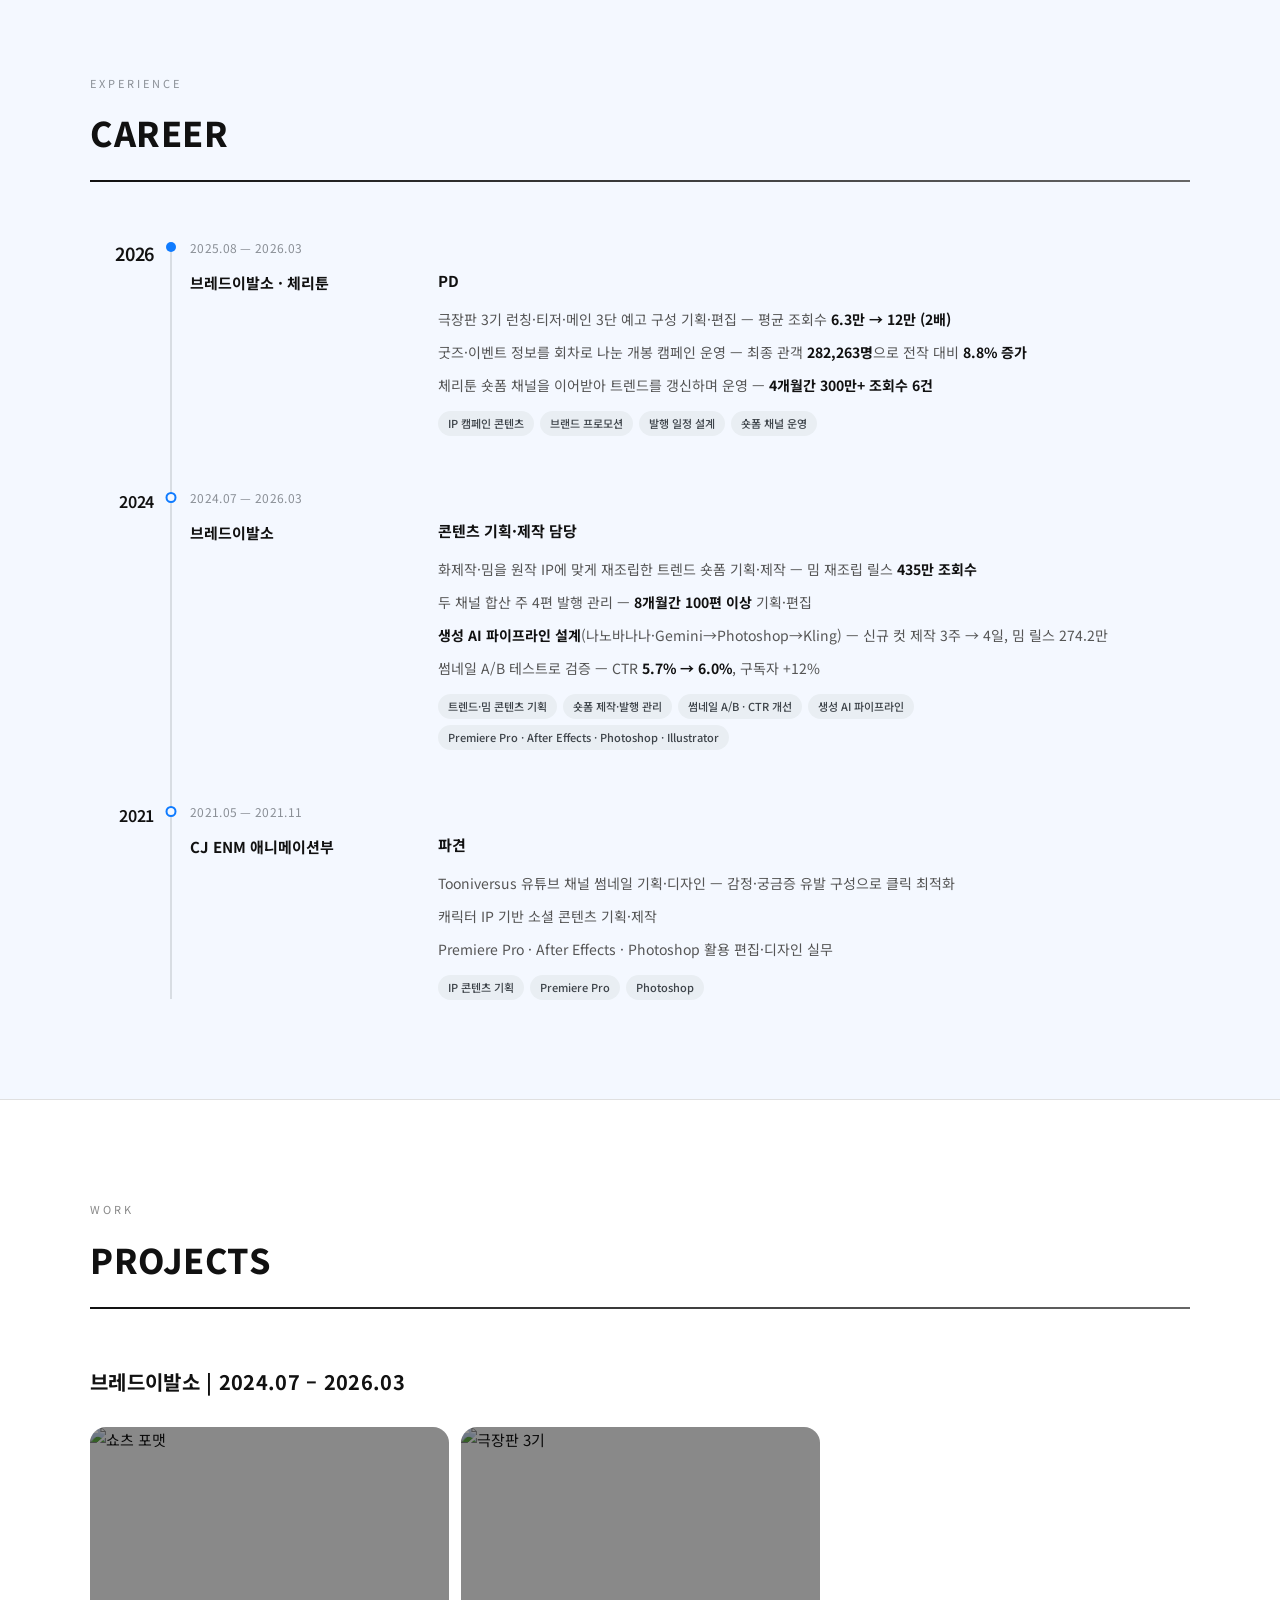
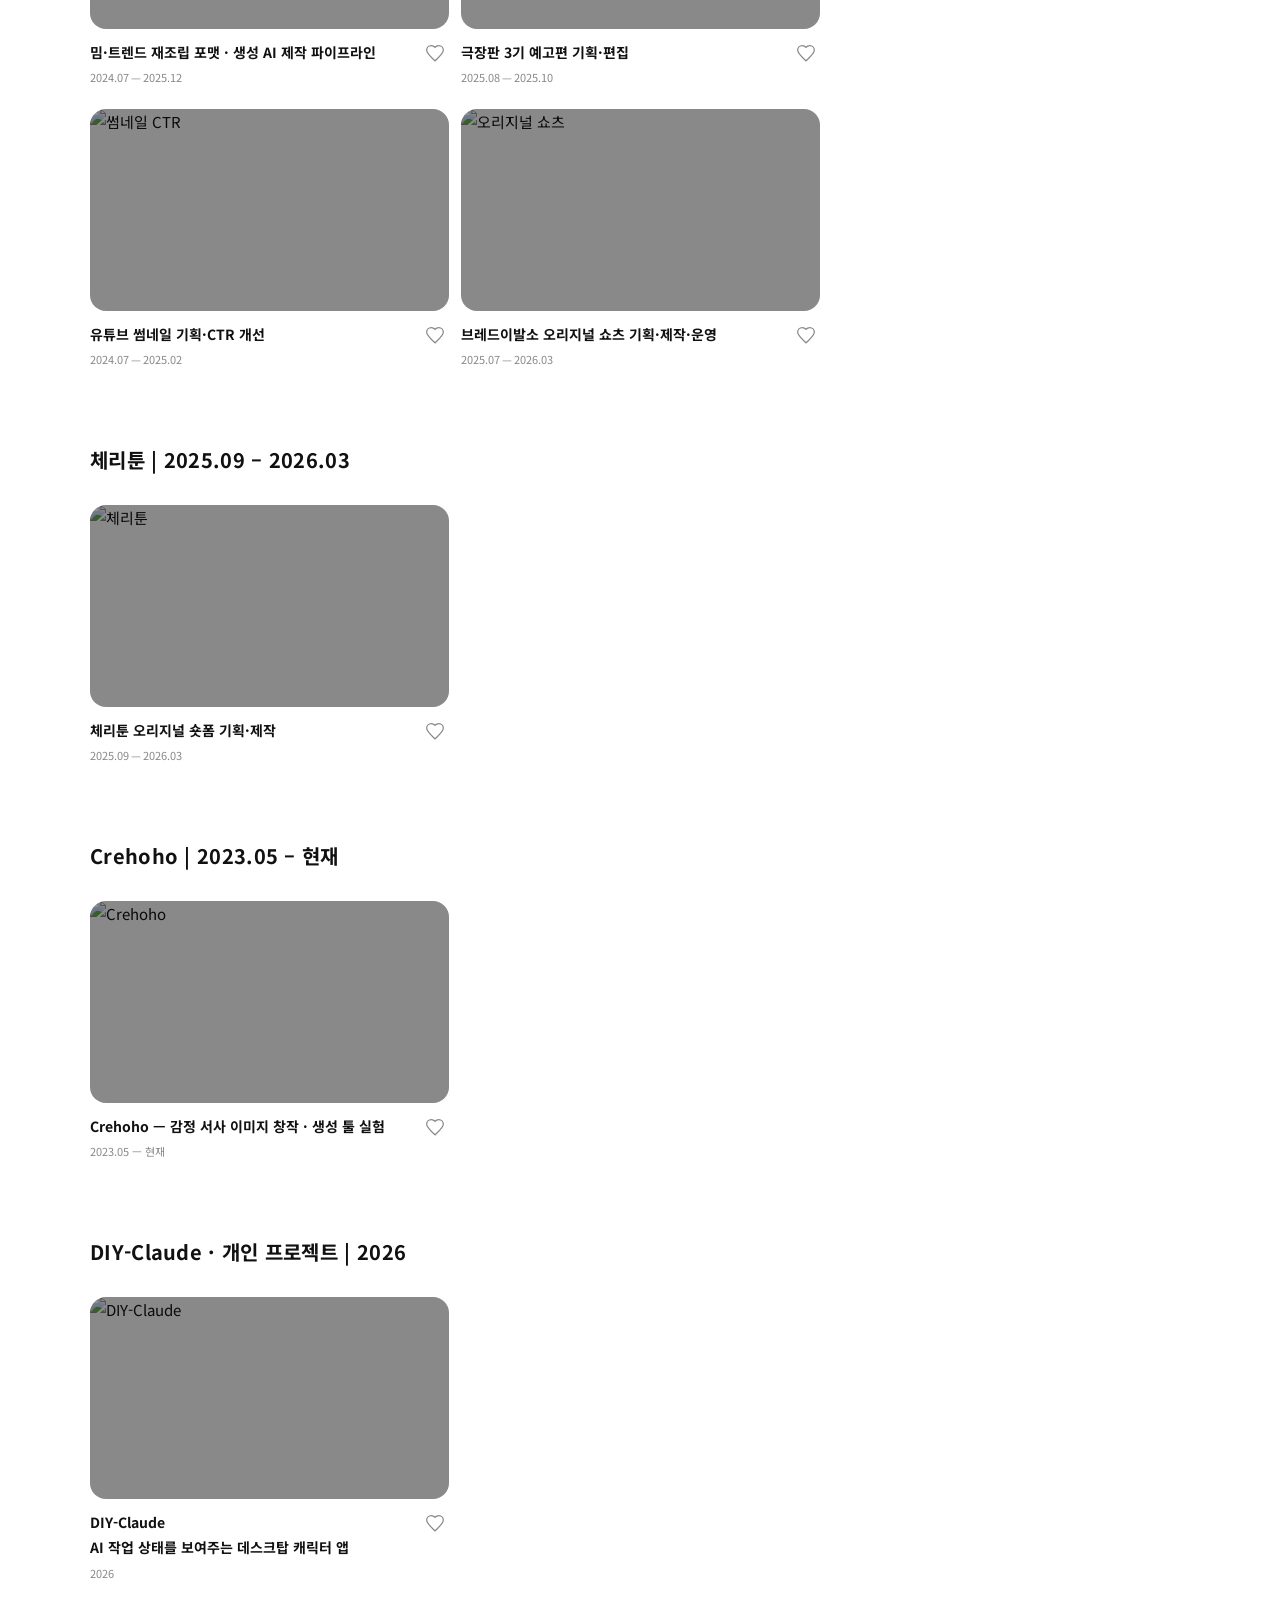
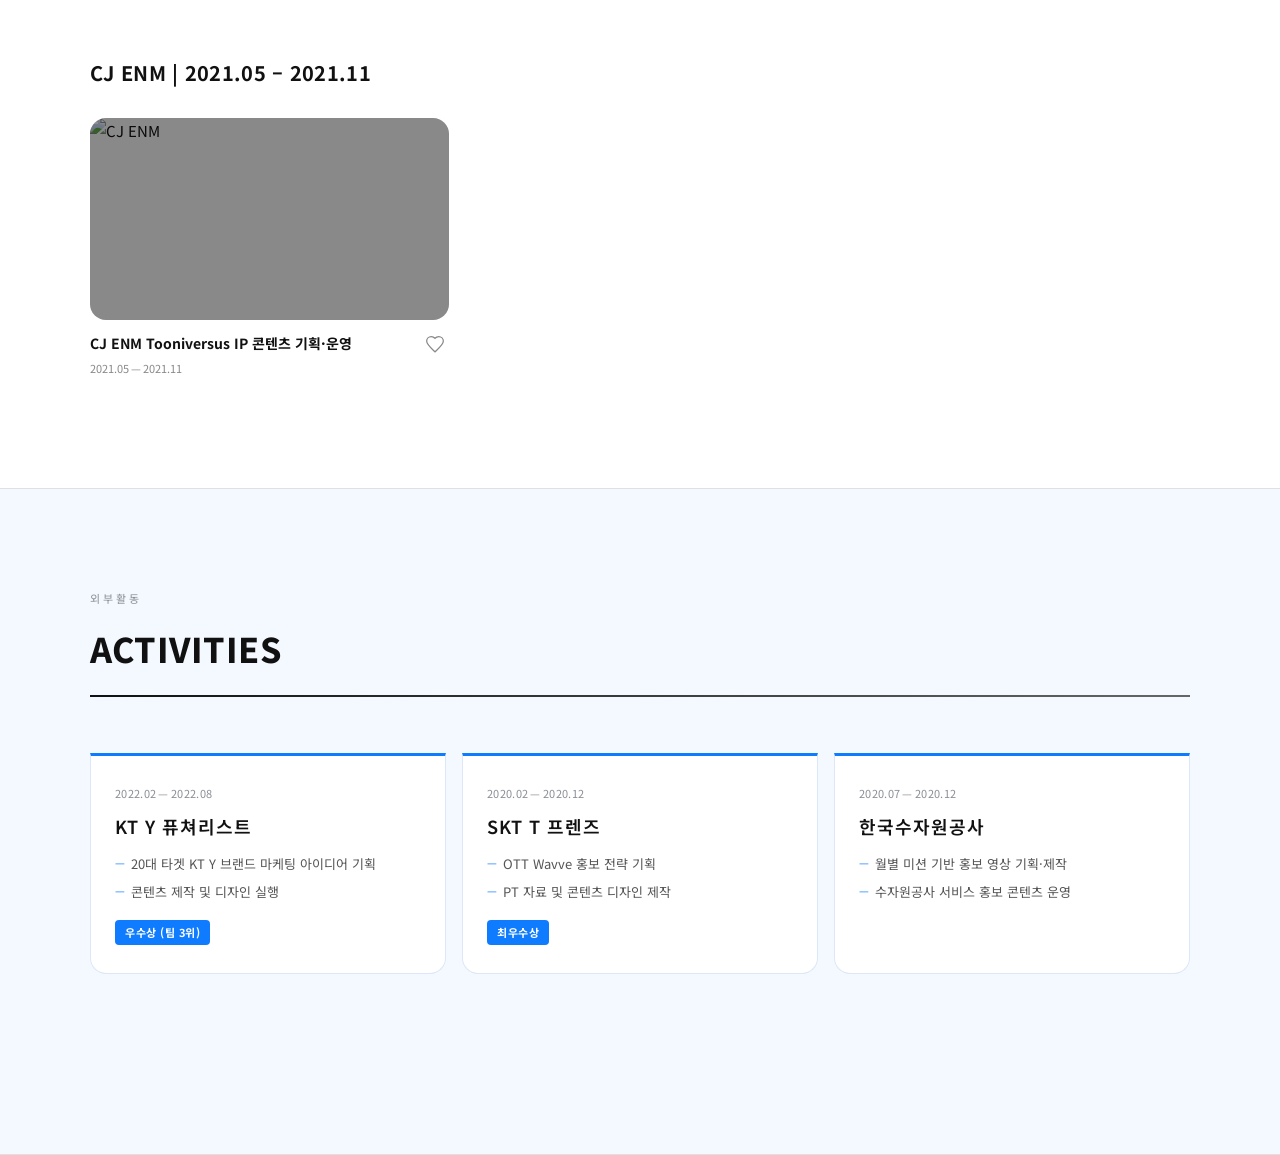
==== commit b03953d3: "생성 AI 카드 기간 2025.07 → 2025.12 정정 Co-Authored-By: Claude Opus 5.5 <noreply@anthropic.com>" ====
--- a/index.html
+++ b/index.html
@@ -1561,7 +1561,7 @@
           <div class="project-card-body">
             <div class="card-body-text">
               <div class="project-card-title">밈·트렌드 재조립 포맷 · 생성 AI 제작 파이프라인</div>
-              <div class="project-card-period">2024.07 — 2025.07</div>
+              <div class="project-card-period">2024.07 — 2025.12</div>
             </div>
             <button class="card-heart" onclick="event.stopPropagation()">
               <svg viewBox="0 0 24 24" width="20" height="20"><path d="M12 21.35l-1.45-1.32C5.4 15.36 2 12.28 2 8.5 2 5.42 4.42 3 7.5 3c1.74 0 3.41.81 4.5 2.09C13.09 3.81 14.76 3 16.5 3 19.58 3 22 5.42 22 8.5c0 3.78-3.4 6.86-8.55 11.54L12 21.35z"/></svg>
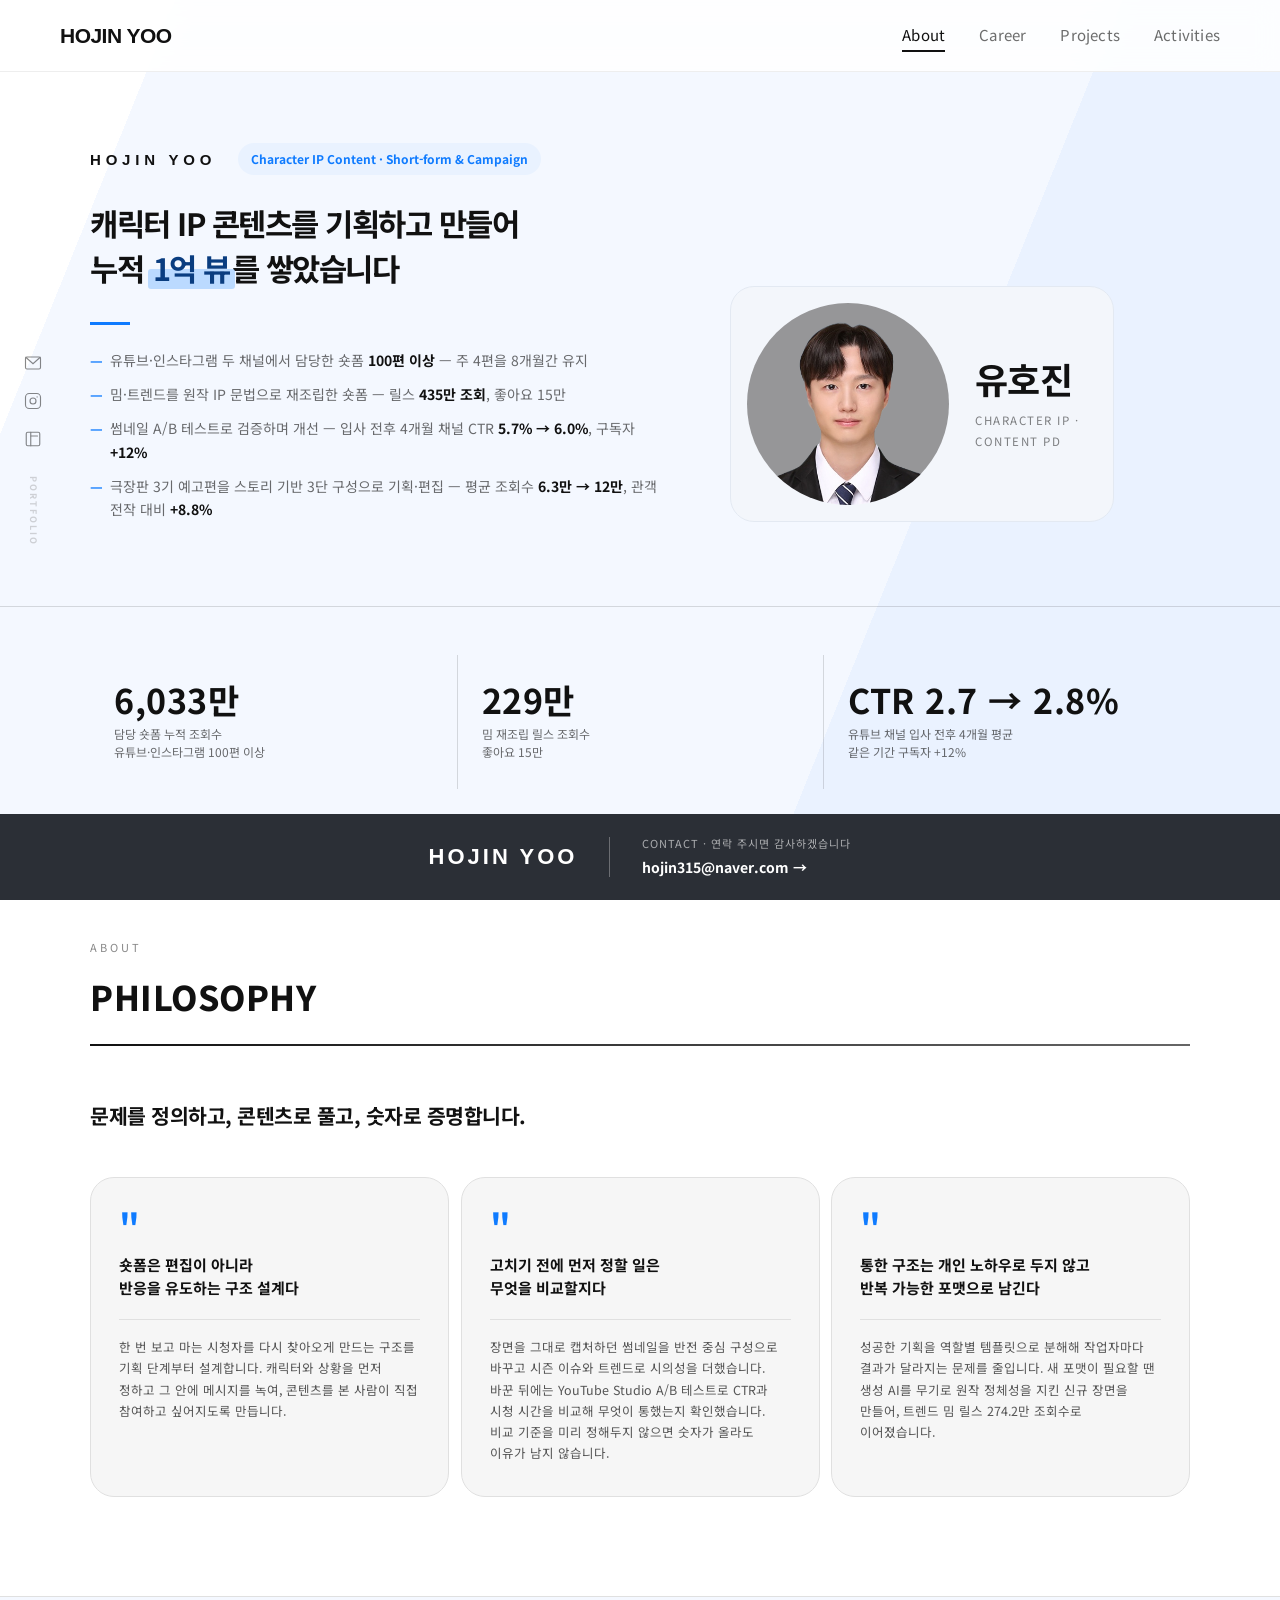
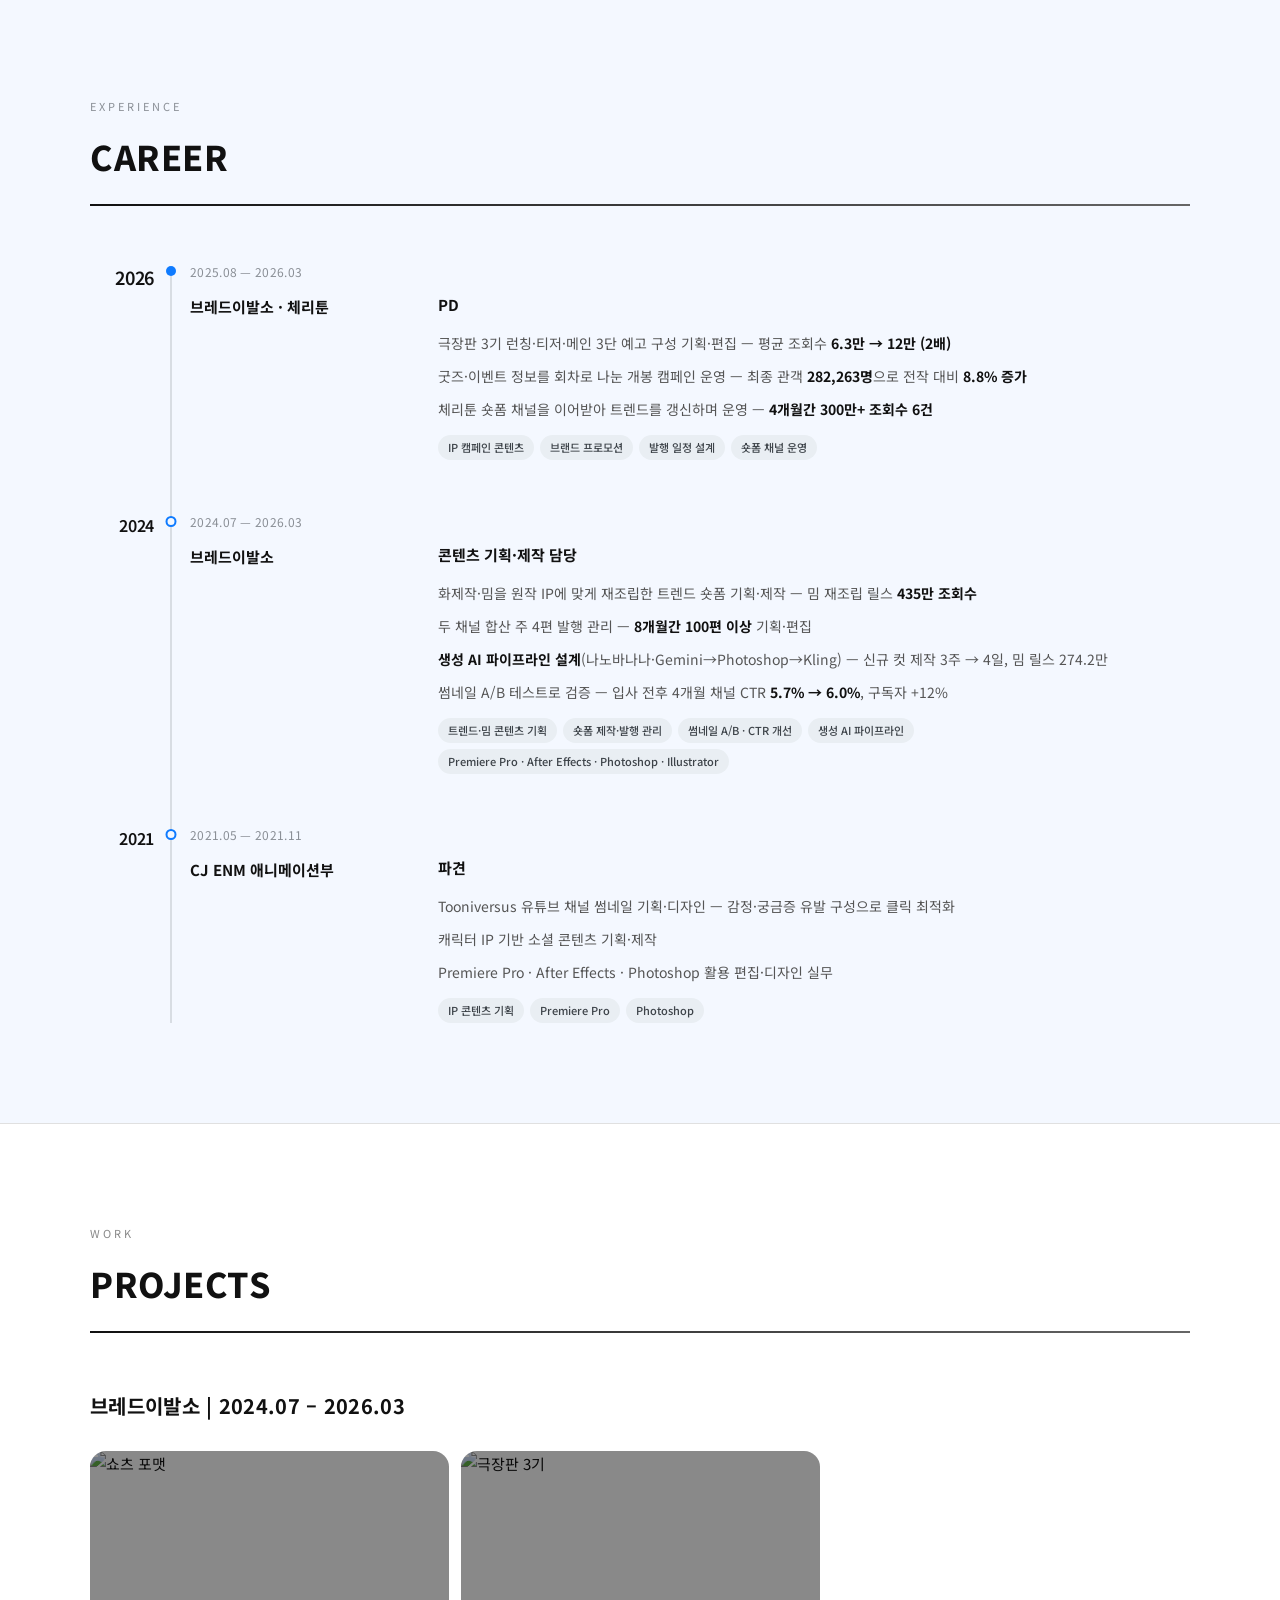
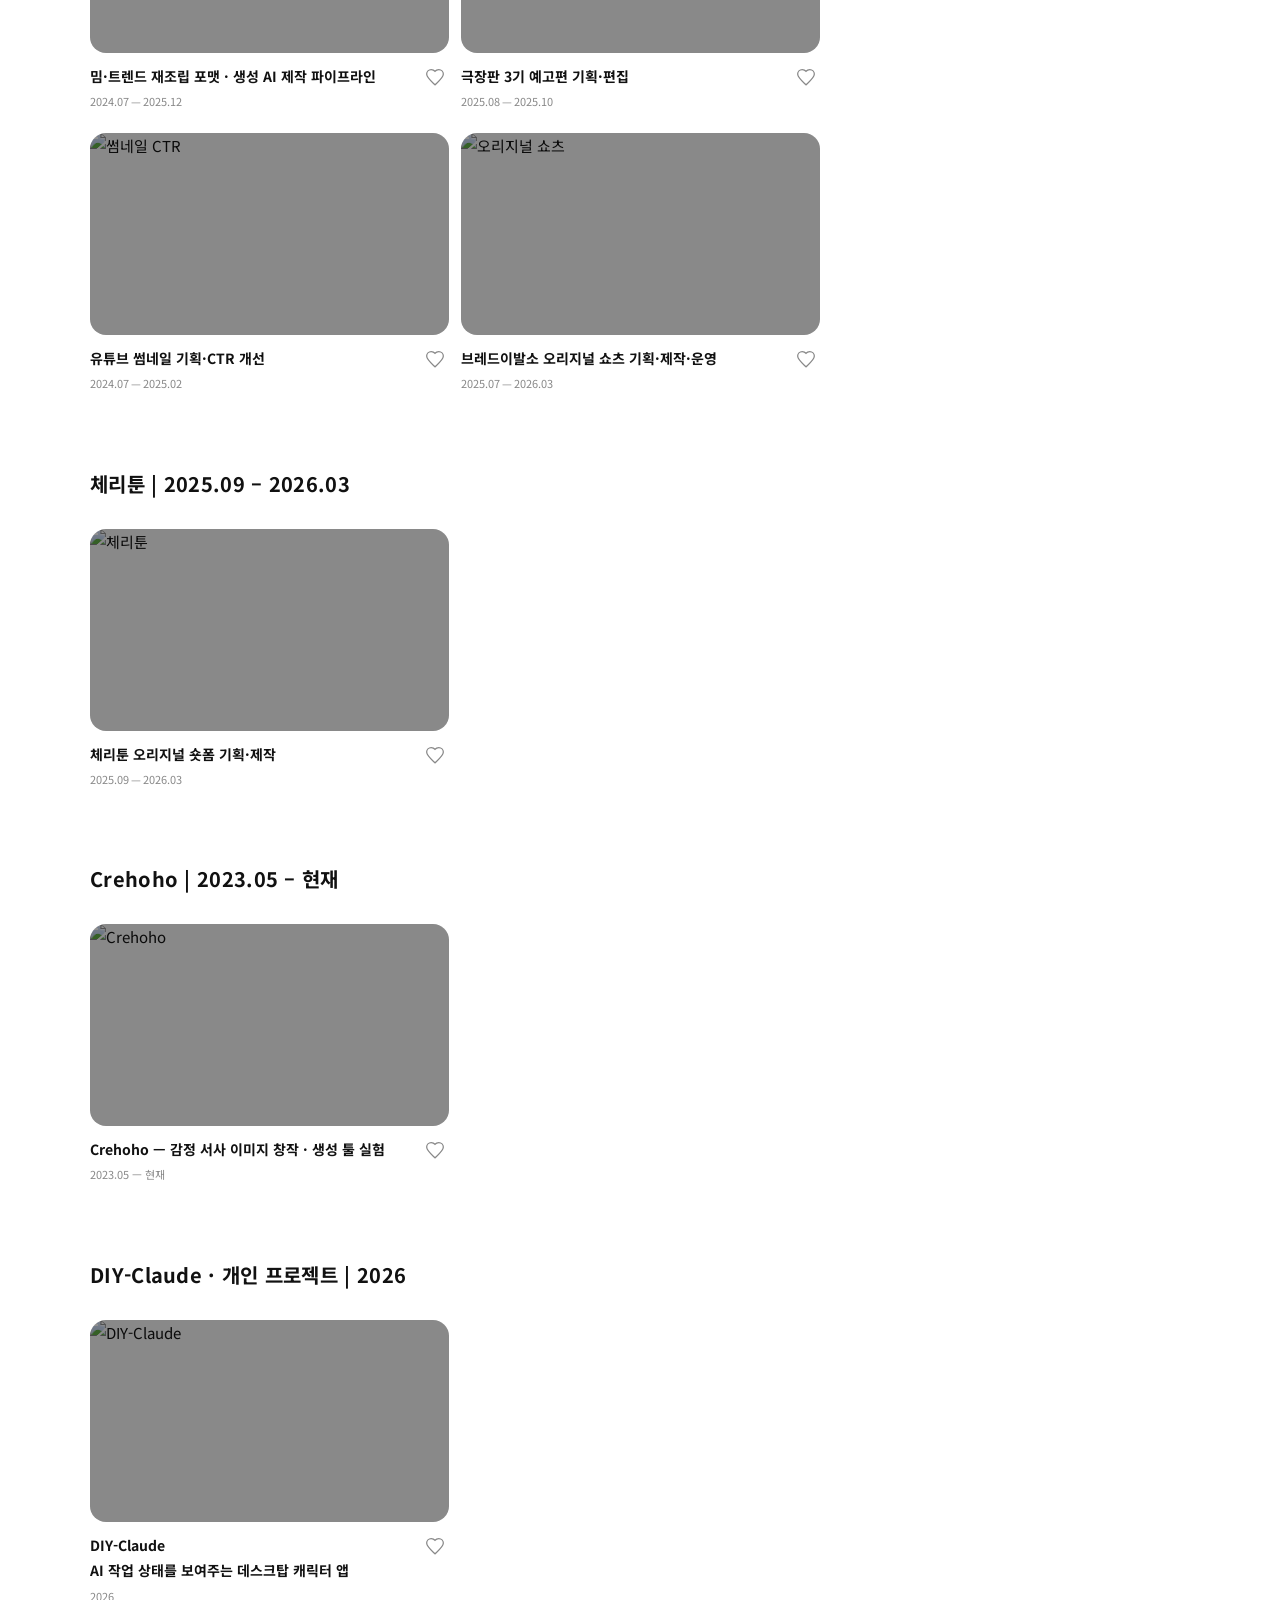
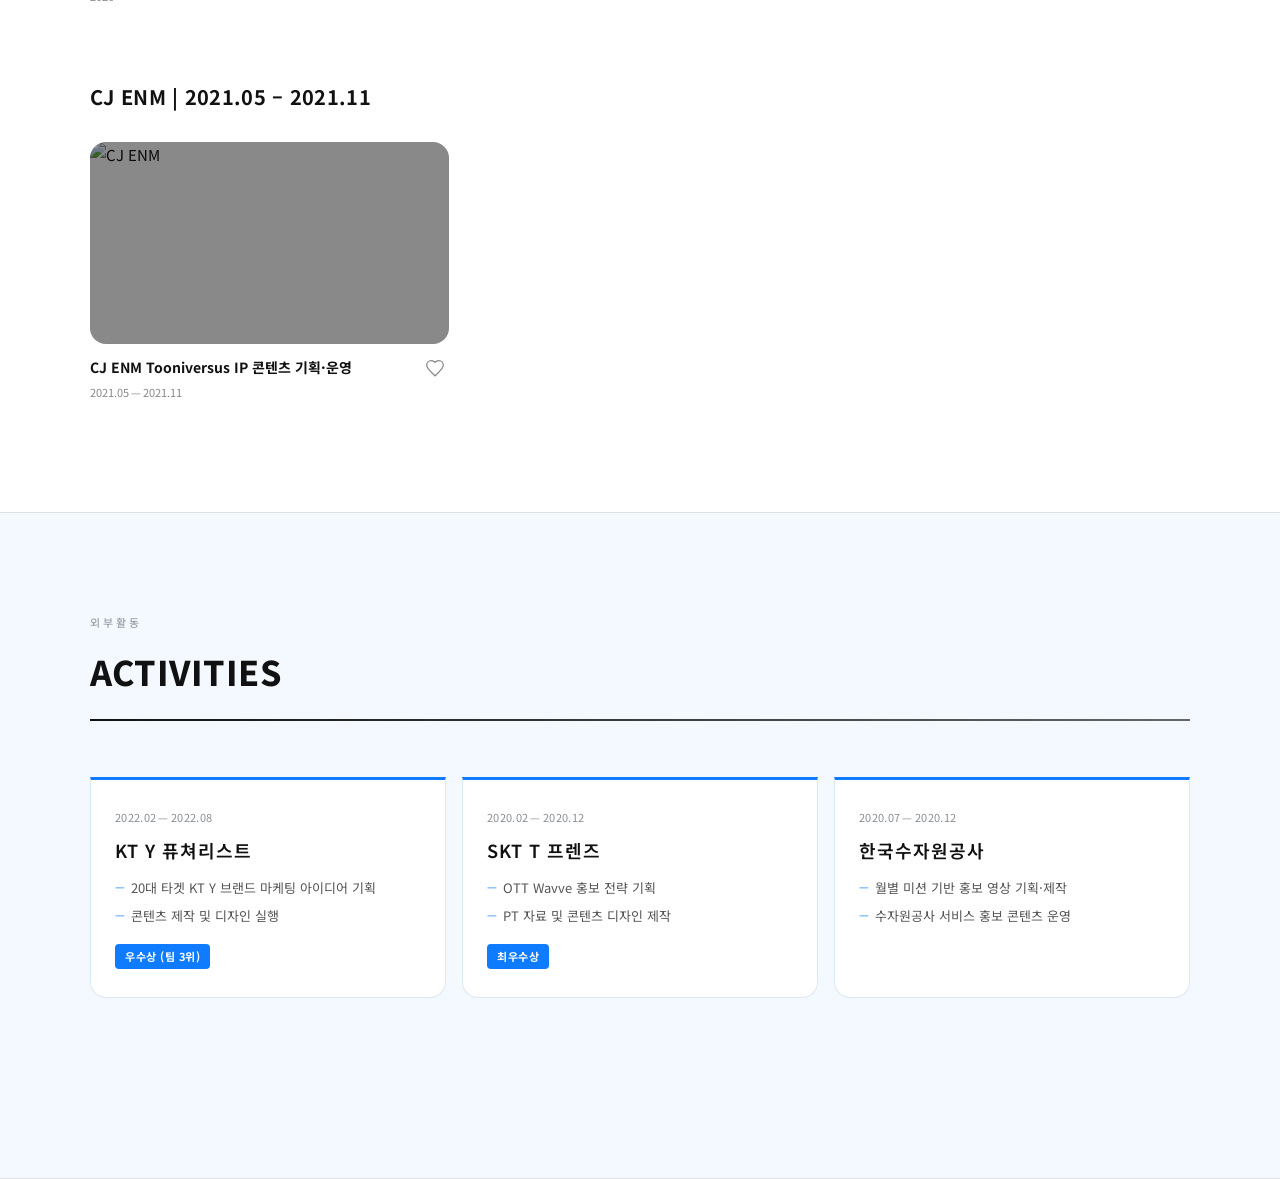
==== commit 2fef7dd5: "성과 표기 정정: 썸네일 A/B(시안 선택 방법)와 유튜브 채널 CTR 5.7→6.0%(입사 전후 4개월 비교)를 분리 표기 Co-Authored-By: Claude Opus 5." ====
--- a/index.html
+++ b/index.html
@@ -1413,7 +1413,7 @@
       <ul class="hero-checks">
         <li>유튜브·인스타그램 두 채널에서 담당한 숏폼 <strong>100편 이상</strong> — 주 4편을 8개월간 유지</li>
         <li>밈·트렌드를 원작 IP 문법으로 재조립한 숏폼 — 릴스 <strong>435만 조회</strong>, 좋아요 15만</li>
-        <li>썸네일 A/B 테스트로 검증하며 개선 — CTR <strong>5.7% → 6.0%</strong>, 구독자 <strong>+12%</strong></li>
+        <li>썸네일 A/B 테스트로 검증하며 개선 — 입사 전후 4개월 채널 CTR <strong>5.7% → 6.0%</strong>, 구독자 <strong>+12%</strong></li>
         <li>극장판 3기 예고편을 스토리 기반 3단 구성으로 기획·편집 — 평균 조회수 <strong>6.3만 → 12만</strong>, 관객 전작 대비 <strong>+8.8%</strong></li>
       </ul>
     </div>
@@ -1433,7 +1433,7 @@
     </div>
     <div class="metric-item">
       <div class="metric-num">CTR 5.7 → 6.0%</div>
-      <div class="metric-label">썸네일 A/B 테스트로 개선<br>같은 기간 구독자 +12%</div>
+      <div class="metric-label">유튜브 채널 입사 전후 4개월 평균<br>같은 기간 구독자 +12%</div>
     </div>
   </div>
 </div>
@@ -1503,7 +1503,7 @@
               <li>화제작·밈을 원작 IP에 맞게 재조립한 트렌드 숏폼 기획·제작 — 밈 재조립 릴스 <strong>435만 조회수</strong></li>
               <li>두 채널 합산 주 4편 발행 관리 — <strong>8개월간 100편 이상</strong> 기획·편집</li>
               <li><strong>생성 AI 파이프라인 설계</strong>(나노바나나·Gemini→Photoshop→Kling) — 신규 컷 제작 3주 → 4일, 밈 릴스 274.2만</li>
-              <li>썸네일 A/B 테스트로 검증 — CTR <strong>5.7% → 6.0%</strong>, 구독자 +12%</li>
+              <li>썸네일 A/B 테스트로 검증 — 입사 전후 4개월 채널 CTR <strong>5.7% → 6.0%</strong>, 구독자 +12%</li>
             </ul>
             <div class="career-tags">
               <span class="tag">트렌드·밈 콘텐츠 기획</span>
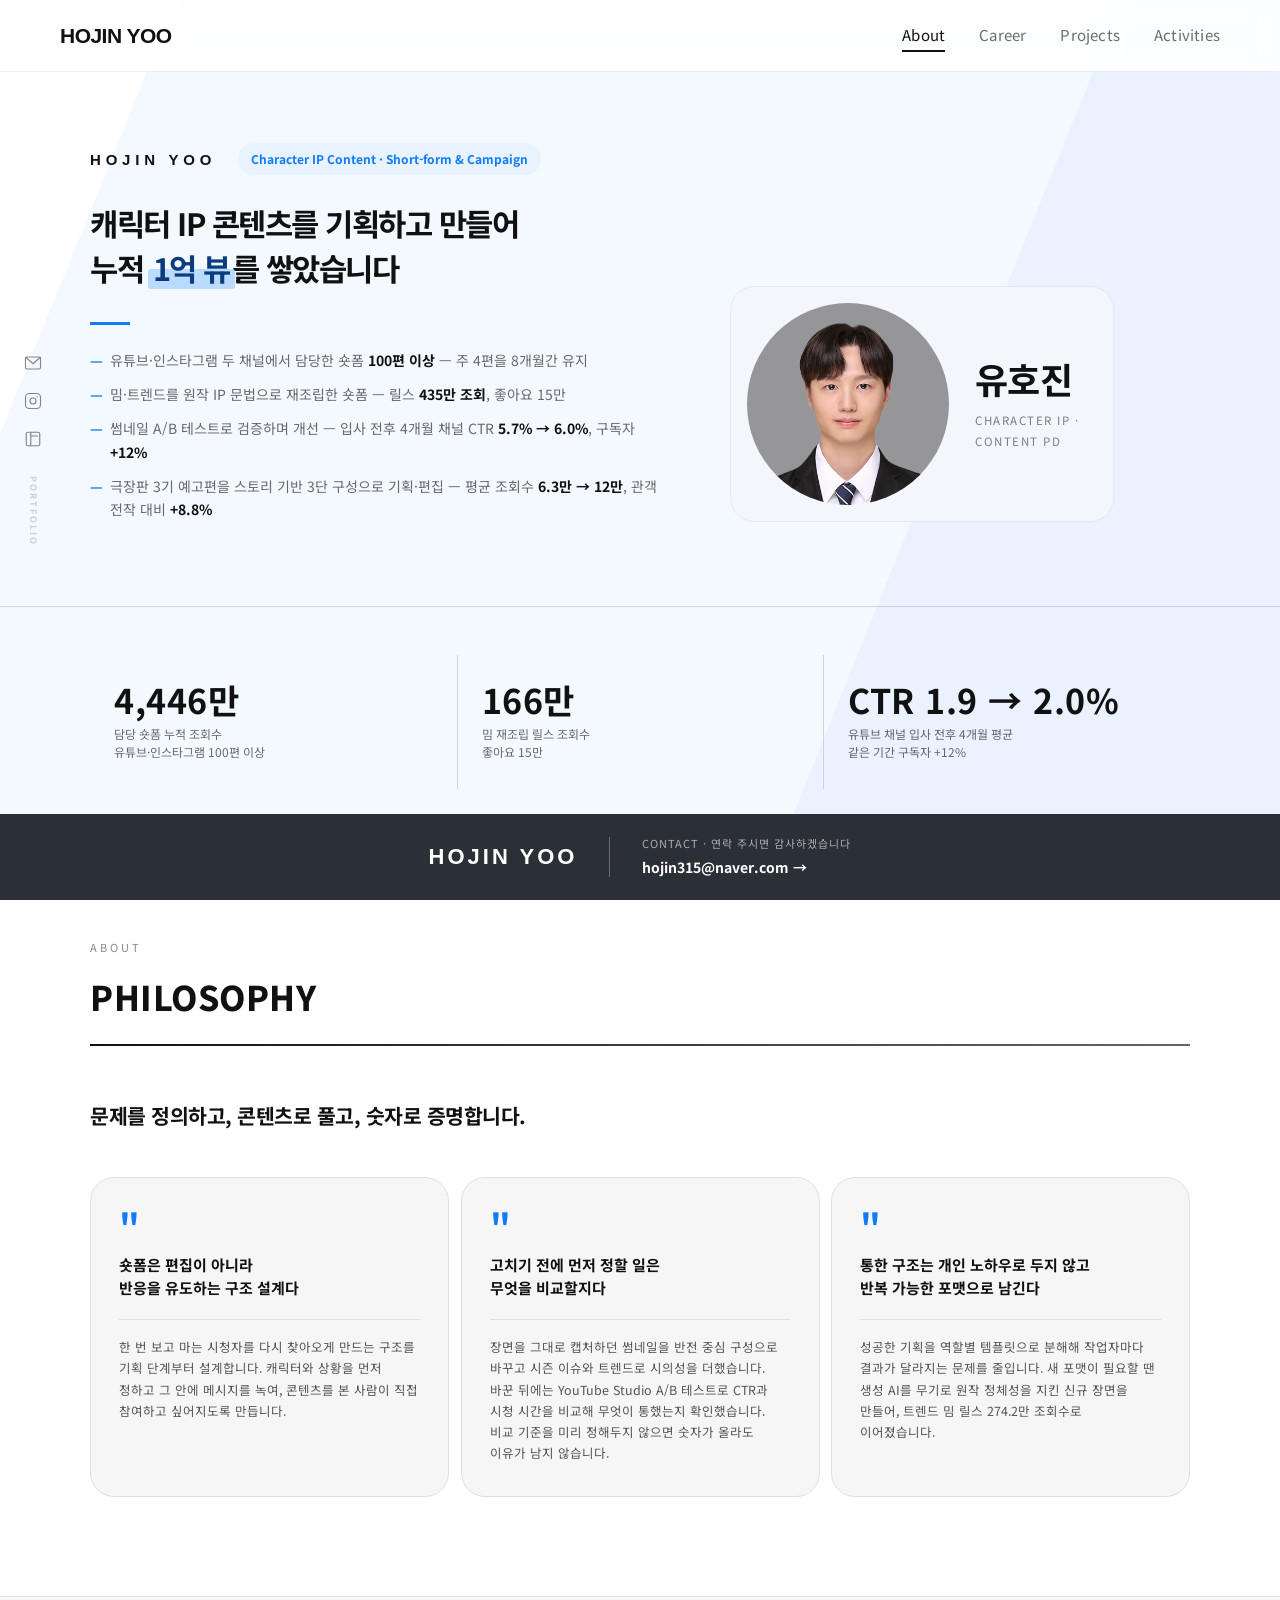
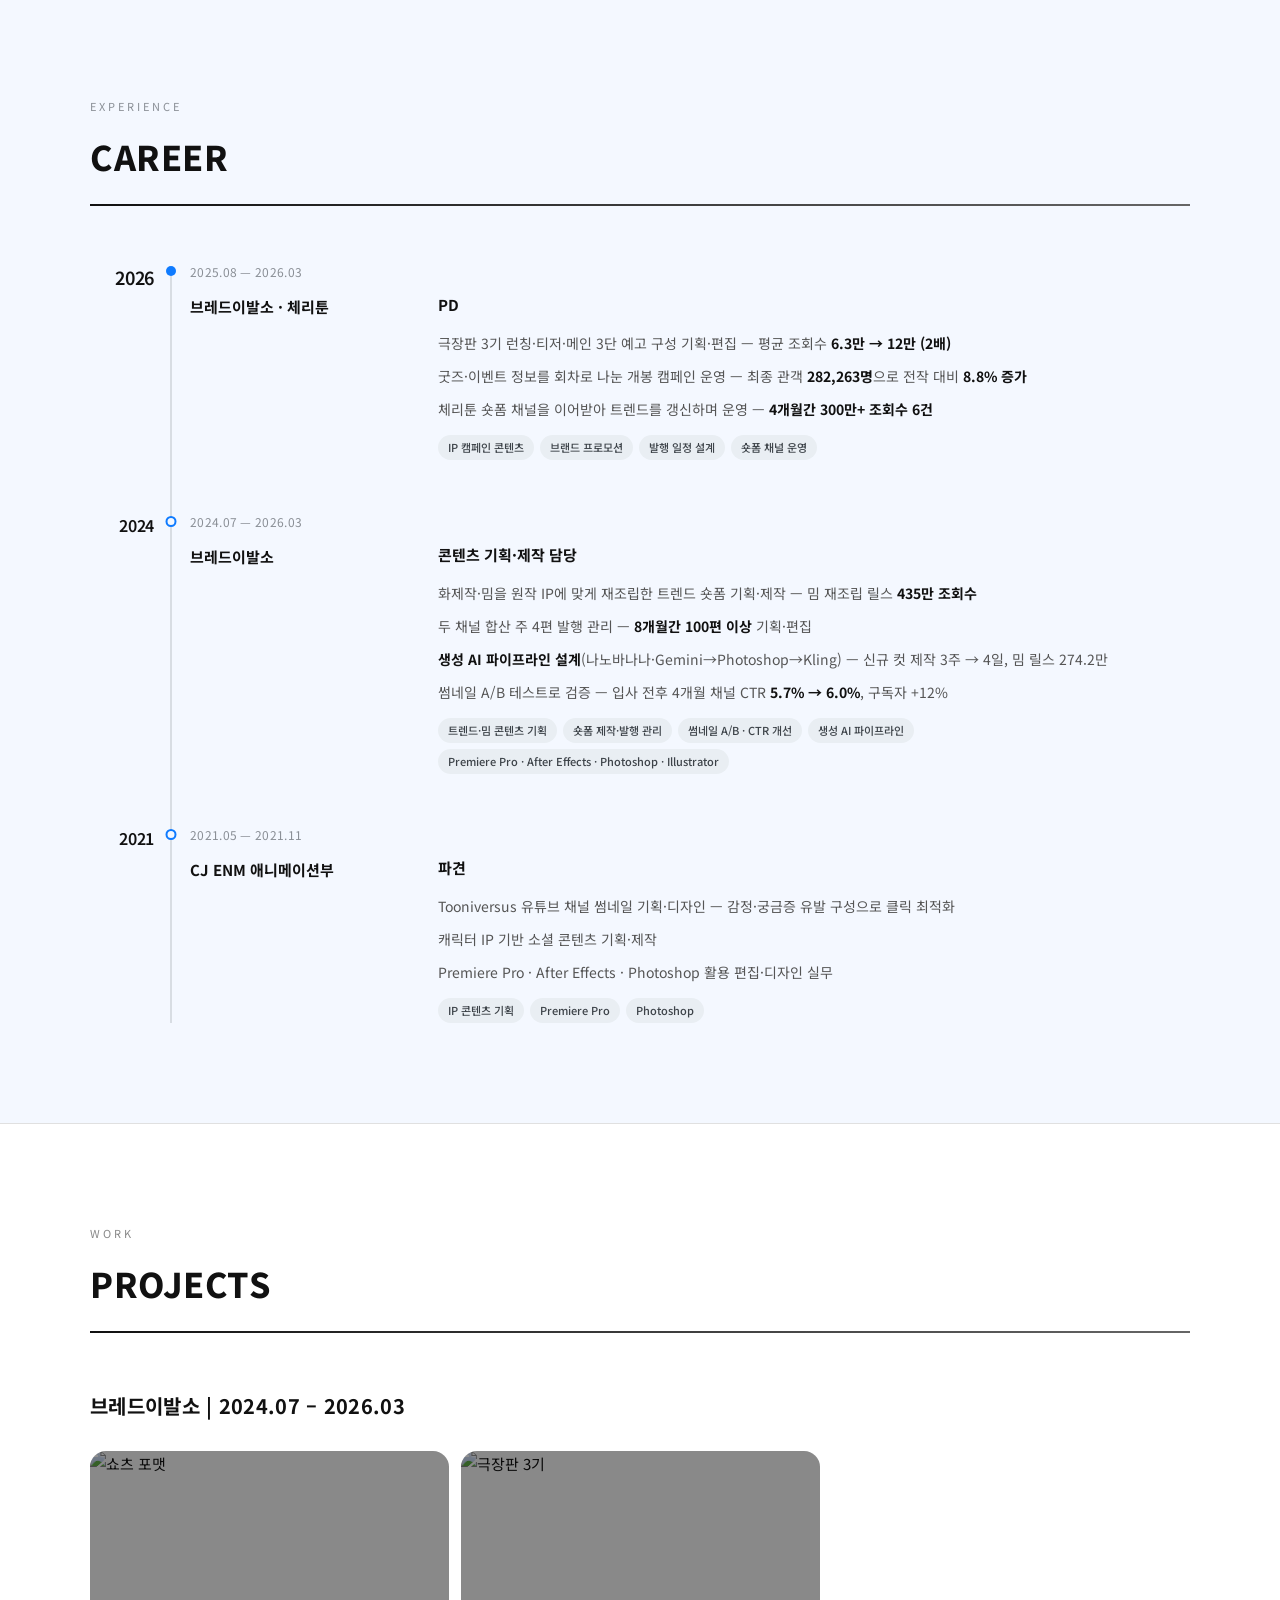
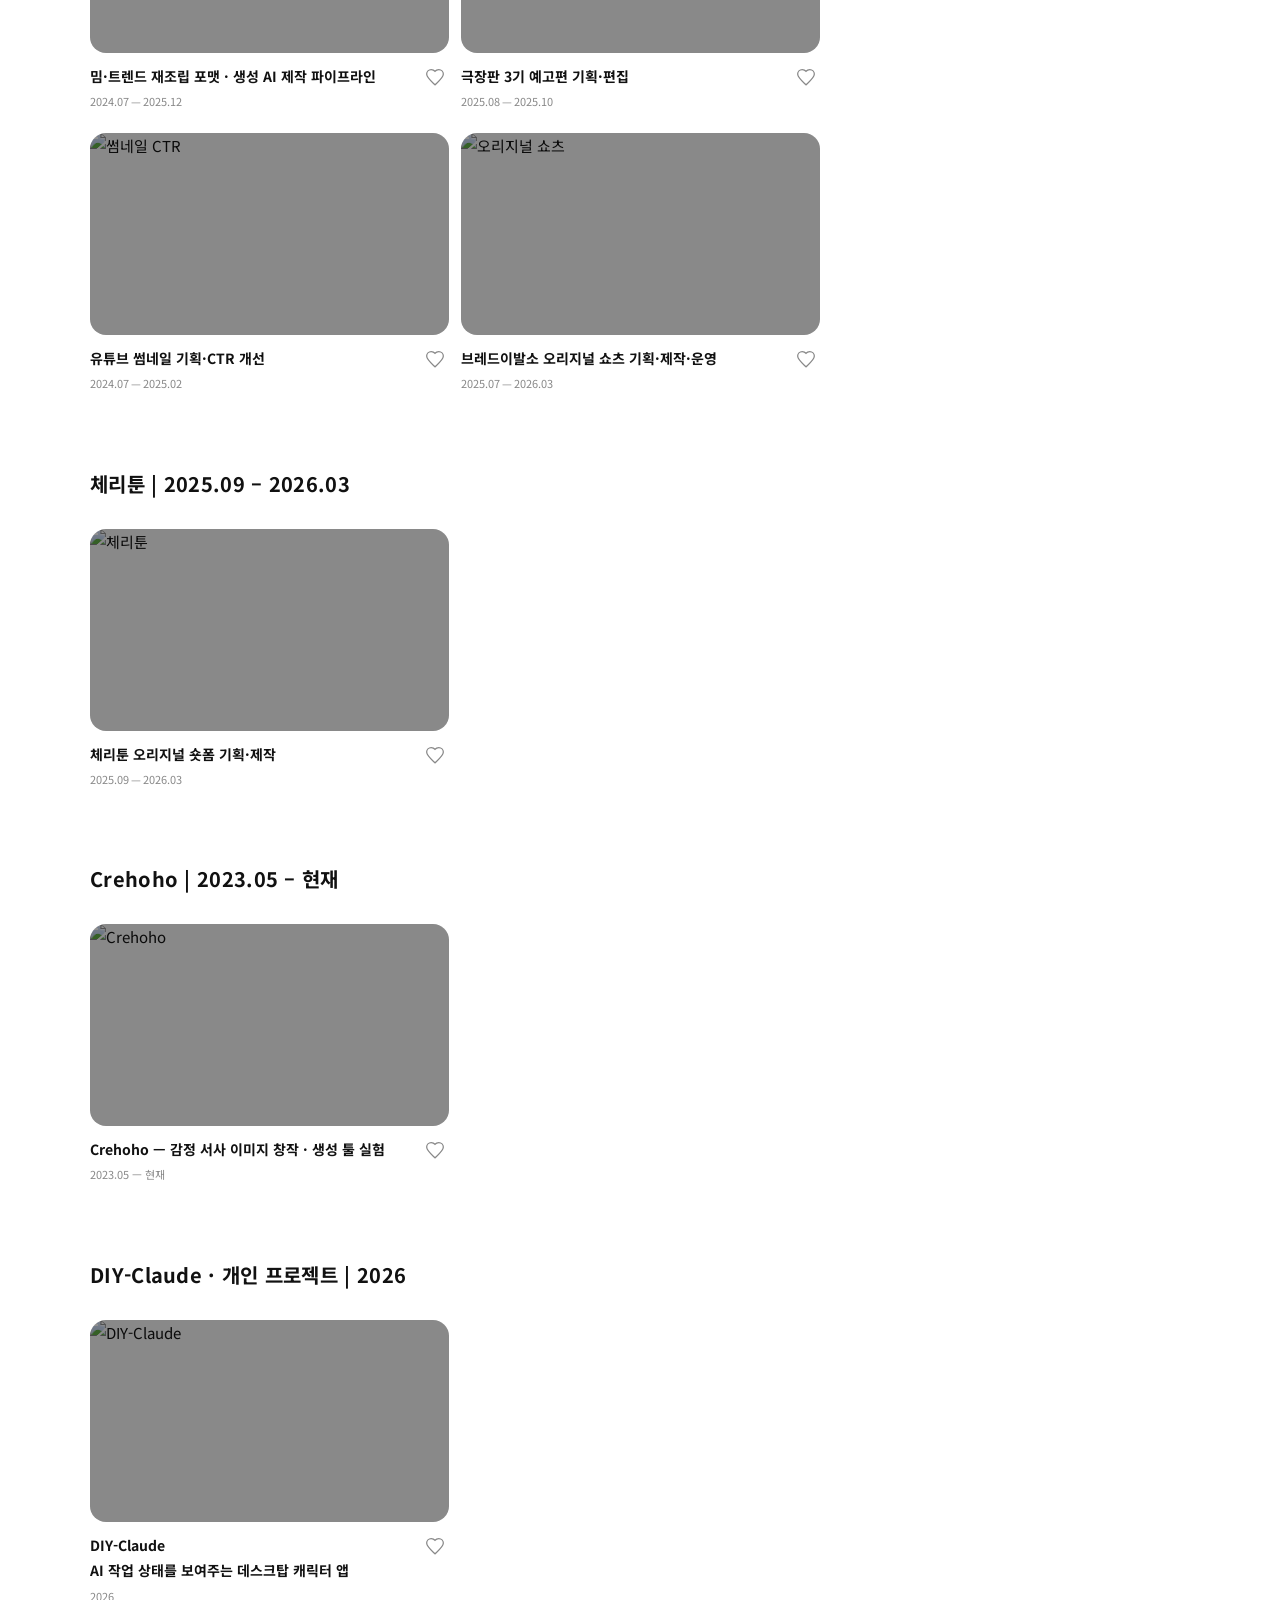
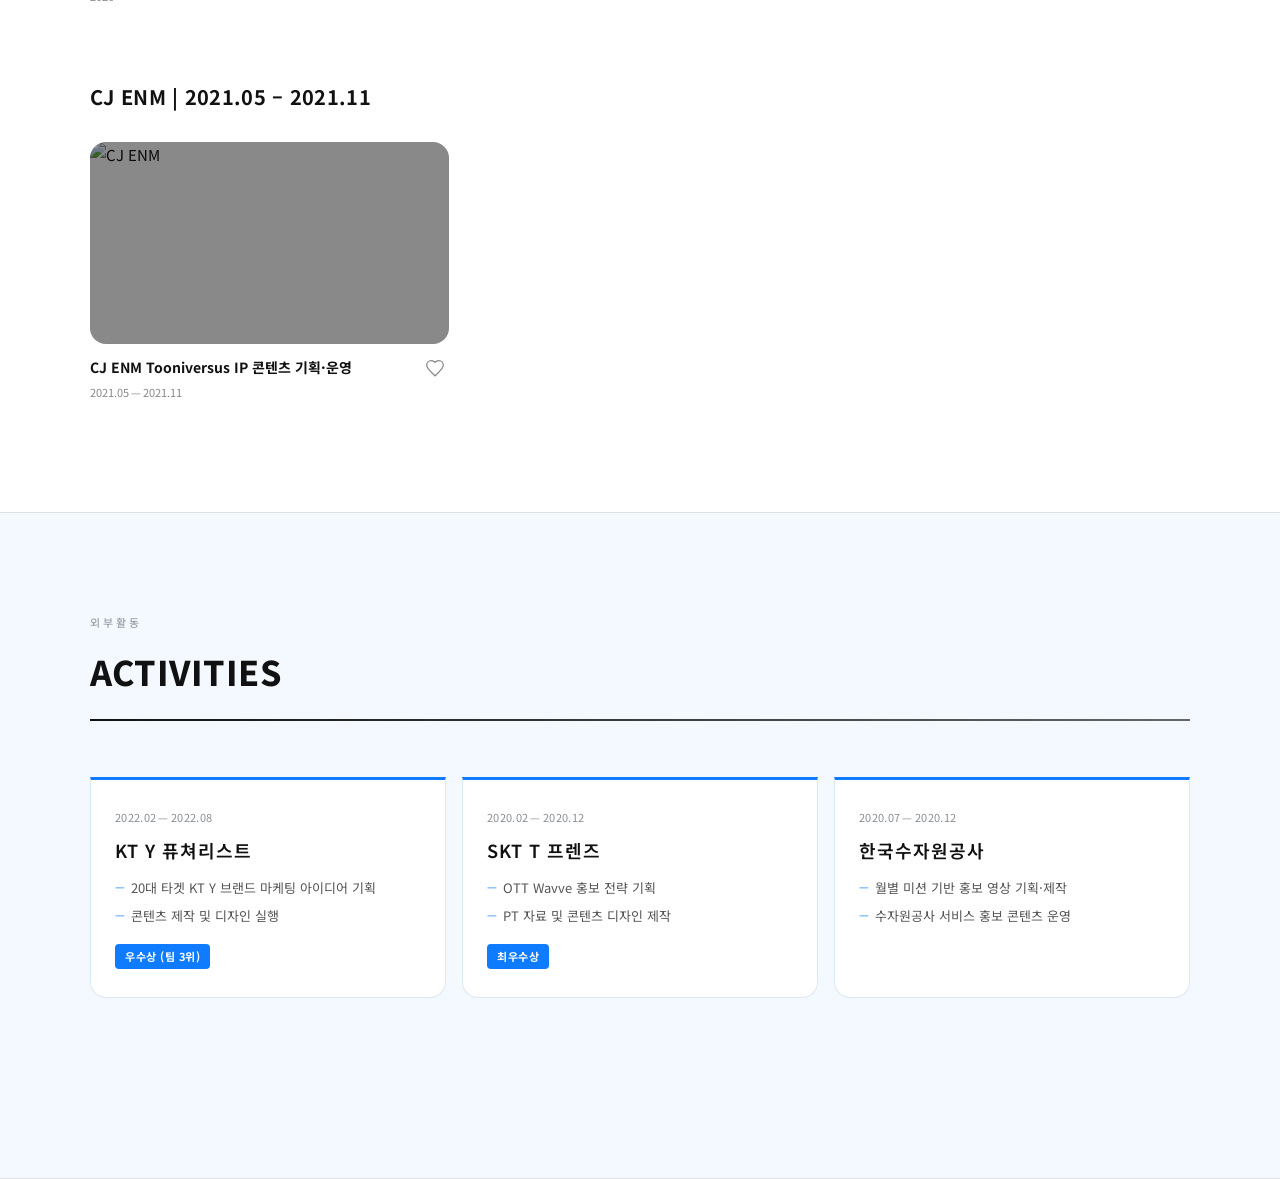
==== commit 3c30f91d: "Crehoho 모달: 모비데이즈와 동일하게 공중전화 이미지·프롬프트 캡처 대신 새 세로 영상(9:16 전체) Co-Authored-By: Claude Opus 5.5 <norepl" ====
--- a/index.html
+++ b/index.html
@@ -2102,9 +2102,8 @@
       <a class="modal-showcase-item" style="flex:1; aspect-ratio:4/5;" href="crehoho-video2.mp4" target="_blank" rel="noopener"><video src="crehoho-video2.mp4" autoplay muted loop playsinline style="width:100%; height:100%; object-fit:cover; display:block;"></video></a>
     </div>
     <div style="display:flex; gap:8px; margin-top:8px; align-items:stretch;">
-      <div style="flex:1; display:flex; flex-direction:column; gap:8px; min-height:0;">
-        <a class="modal-showcase-item" style="aspect-ratio:1/1; flex-shrink:0;" href="https://www.instagram.com/p/CUkA28DvE4i/" target="_blank" rel="noopener"><img src="crehoho-insta1.jpg" alt="Crehoho 인스타그램 아트워크 — 그런 말은 했어야지 그날 진작에" style="width:100%; height:100%; object-fit:cover; display:block;"></a>
-        <a class="modal-showcase-item" style="aspect-ratio:auto; flex:1 1 0; min-height:0;" href="crehoho-aigen.png" target="_blank"><img src="crehoho-aigen.png" alt="AI 영상 생성 — 프롬프트 및 결과 미리보기" style="width:100%; height:100%; object-fit:cover; object-position:50% 20%; display:block;"></a>
+      <div style="flex:1; display:flex; flex-direction:column; gap:8px;">
+        <a class="modal-showcase-item" style="aspect-ratio:9/16;" href="crehoho-video3.mp4" target="_blank" rel="noopener"><video src="crehoho-video3.mp4" autoplay muted loop playsinline style="width:100%; height:100%; object-fit:cover; display:block;"></video></a>
       </div>
       <div style="flex:1; display:flex; flex-direction:column; gap:8px;">
         <a class="modal-showcase-item" style="aspect-ratio:9/16;" href="crehoho-video1.mp4" target="_blank" rel="noopener"><video src="crehoho-video1.mp4" autoplay muted loop playsinline style="width:100%; height:100%; object-fit:cover; display:block;"></video></a>
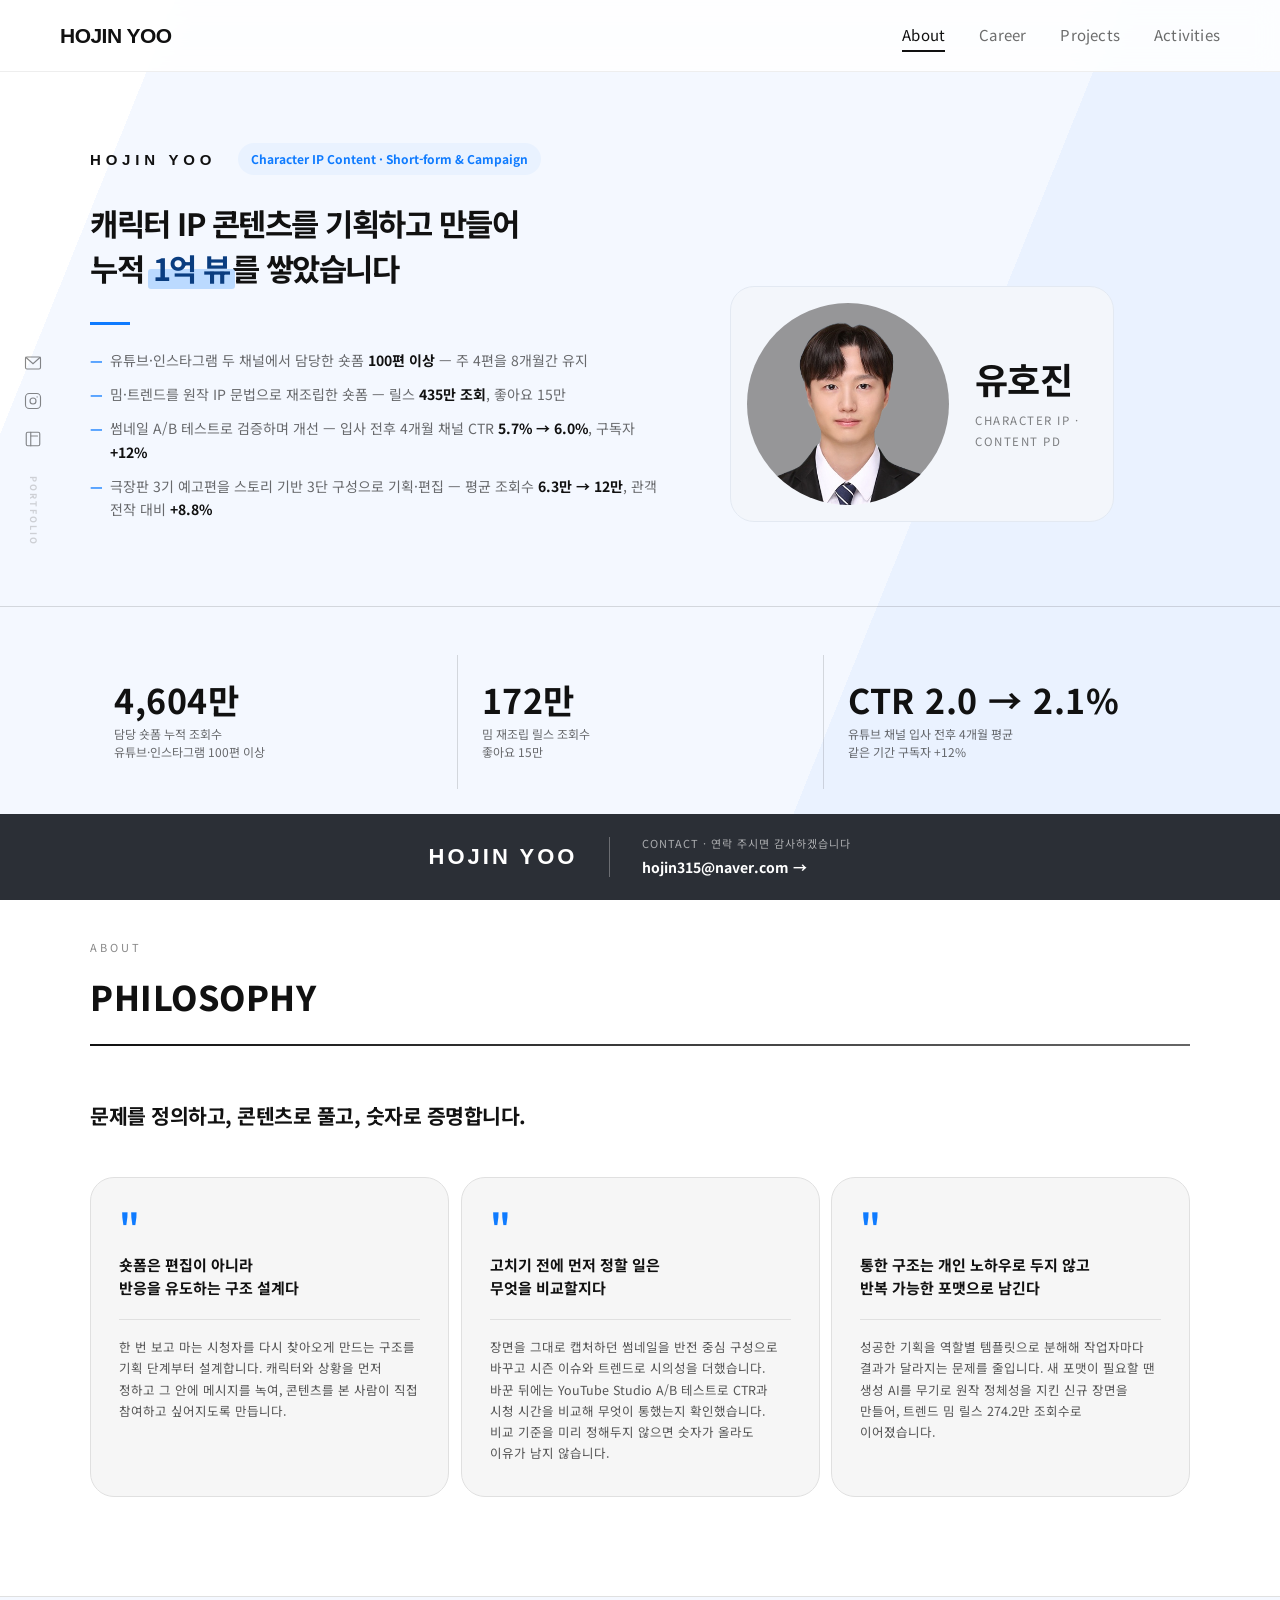
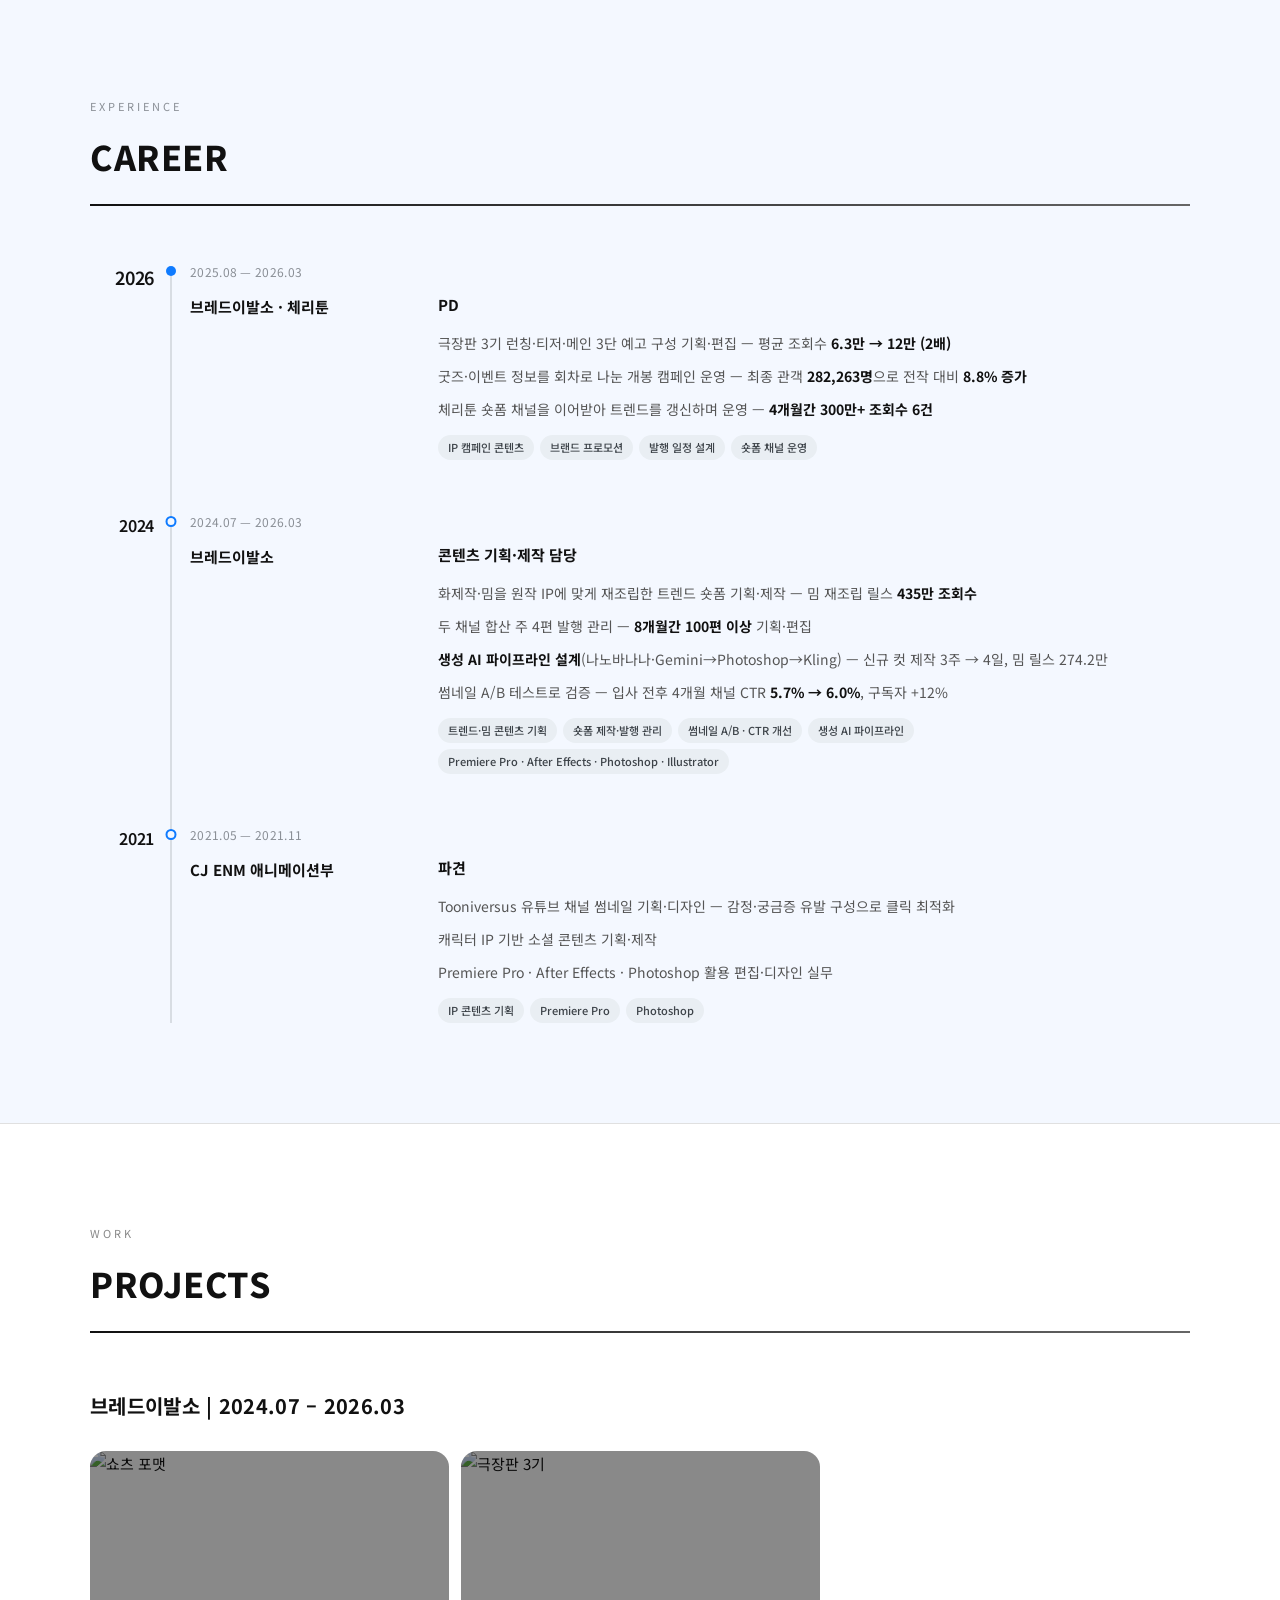
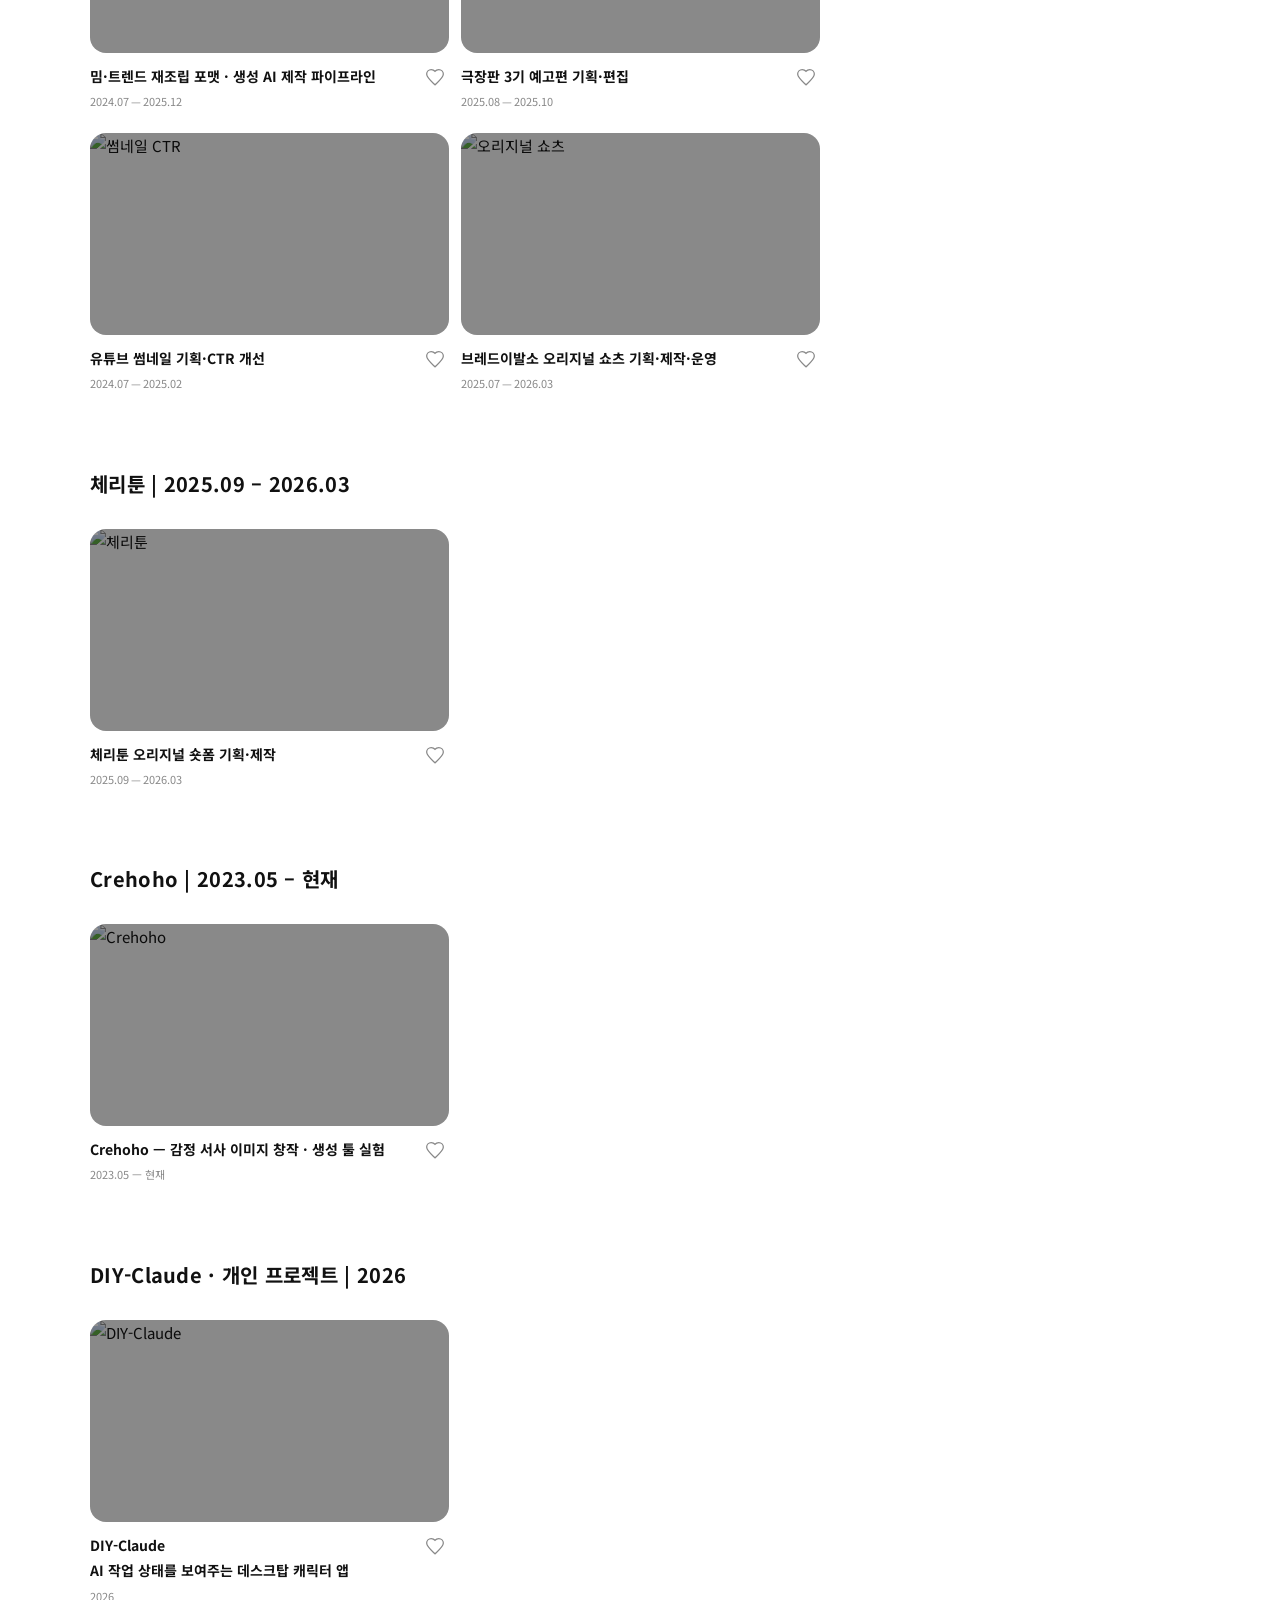
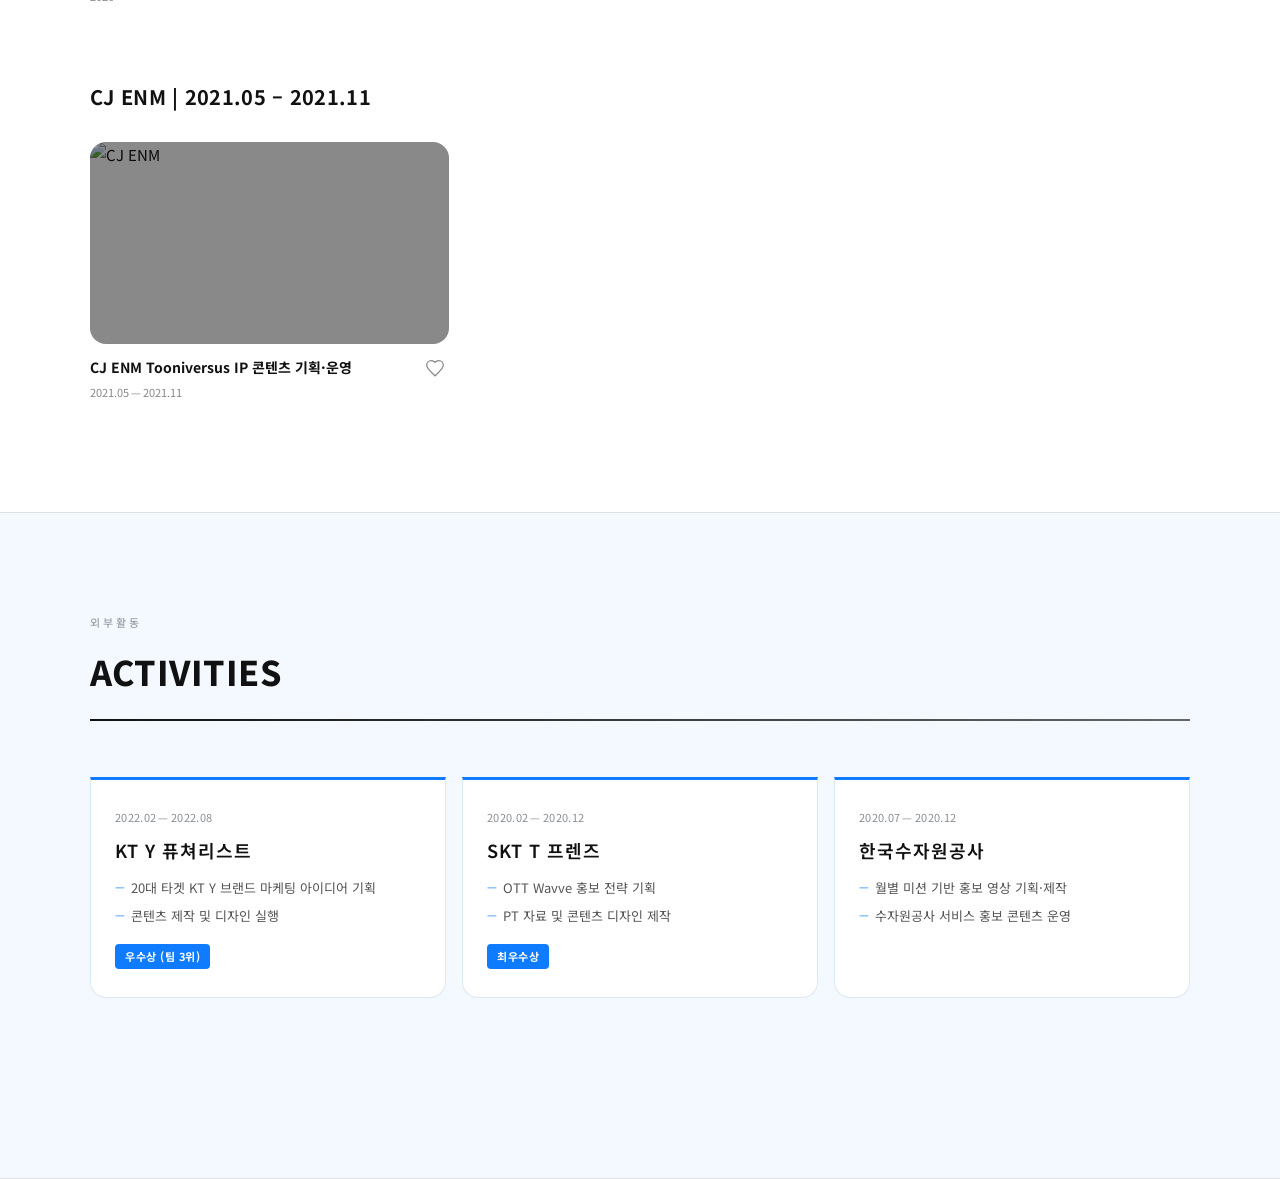
==== commit 83074f3e: "모든 프로젝트 모달에서 Contents·Process를 요약 바로 아래(맨 위)로 이동 Co-Authored-By: Claude Opus 5.5 <noreply@anthropic." ====
--- a/index.html
+++ b/index.html
@@ -1769,50 +1769,6 @@
     <div class="modal-title">생성 AI 제작 파이프라인 구축 · 캐릭터 일관성<br>— 신규 컷 제작 3주 → 4일, 릴스 274만 조회수</div>
     <div class="modal-period">2024.07 – 2025.12</div>
     <div class="modal-summary">6~7년 전 에피소드를 잘라 쓰던 숏폼에 원작에 없던 장면이 필요해지자, 생성 AI로 이미지·영상을 만드는 제작 흐름을 설계해 팀 상시 운영으로 정착<br>캐릭터가 무너지지 않게 레퍼런스 템플릿으로 고정했습니다</div>
-    <div class="modal-section-title">Why</div>
-    <ul class="modal-list">
-      <li><strong>기여도:</strong> 기획·제작·편집 전 과정 <strong>100%</strong> 직접 수행 (1인 제작)</li>
-      <li><strong>사용 툴:</strong> Photoshop <span class="skill skill-high">상</span> · 나노바나나 · Gemini · Kling</li>
-      <li><strong>타겟:</strong> 1020세대</li>
-      <li><strong>목적:</strong> 캐릭터를 지키면서 새 장면을 트렌드 속도에 맞춰 제작</li>
-    </ul>
-    <div class="modal-section-title">Problem</div>
-    <ul class="modal-list">
-      <li>기존 편집 숏폼은 6~7년 전 에피소드 장면을 단순히 잘라 올리는 방식 — 최신 트렌드와 거리가 생기며 몰입도 저하</li>
-      <li>에피소드 내 장면만으로는 트렌드를 반영한 새 컨셉 구현 불가 — 콘텐츠 형식 자체를 바꿔야 하는 상황</li>
-    </ul>
-    <div class="modal-section-title">Solution</div>
-    <ul class="modal-list">
-      <li><strong>왜 생성 AI였나:</strong> 3D로 새 장면을 만들면 모델링만 3주, 발행까지 한 달. 트렌드는 1~2주면 지나감 → 바로 결과물이 나오는 생성 AI</li>
-      <li><strong>캐릭터 일관성 확보:</strong> 나노바나나를 메인으로, 같은 레퍼런스를 Gemini에도 넣어 원본에 가까운 쪽을 선택. 외부 IP 패러디는 <strong>패러디 컨셉 레퍼런스를 먼저 만들어 모든 생성에 함께 입력</strong> → 우리 캐릭터와 패러디 대상이 동시에 읽히게. 완성 이미지는 Kling으로 영상화</li>
-      <li><strong>영상 툴 선택:</strong> Higgsfield 안에서 나노바나나로 이미지를, Kling으로 영상을 생성 — 완성 이미지를 그대로 살려 움직이게 하려면 image-to-video와 시작·끝 프레임 제어가 필요해 Kling으로 정착</li>
-      <li><strong>템플릿화 → 팀 자산:</strong> 레퍼런스를 역할별(캐릭터·배경·표정·헤어·라이팅)로 나누고 충돌 시 우선순위 명시 → 팀이 같은 기준으로 제작하고 간단한 후보정으로 마무리할 수 있도록 정리</li>
-      <li><strong>소재 선정 기준:</strong> 음악·밈·주차별 이슈로 후보를 올리고, 8명 주간 회의에서 화제성과 <strong>제작 가능성</strong>을 함께 판단</li>
-    </ul>
-    <div class="modal-section-title">Performance</div>
-    <ul class="modal-list">
-      <li><strong>기준점:</strong> 밈 편집 숏폼은 업로드 4~5일 기준 <strong>30만</strong>이 평균선</li>
-      <li>생성 AI로 원작에 없던 장면을 새로 만든 '치즈가 그리는대로!' 이탈리안 브레인롯 밈 패러디 — <strong>조회수 274만·좋아요 11.9만</strong> (기준선의 <strong>9배</strong>)</li>
-      <li>기존 에피소드 장면을 트렌드에 맞게 재조립한 '래퍼 타노스' 패러디 릴스 — <strong>조회수 435만·좋아요 15만</strong> (기준선의 <strong>14배</strong>)</li>
-    </ul>
-    <div class="modal-section-title">Failure → Retry</div>
-    <ul class="modal-list">
-      <li>첫 AI 샘플은 <strong>동작·표정이 어색하고 비율·눈코입이 흐트러져</strong> 제작팀 우려 → 후보정 샘플로 재검증, AI 적용 범위를 함께 정한 뒤 상시 운영</li>
-      <li>프롬프트 즉흥 수정·후보정 의존으로 같은 오류 반복 → 역할별 레퍼런스·우선순위 템플릿으로 교체</li>
-      <li>Kling은 입력이 비면 임의로 채움 — 옆모습 한 장만 주자 <strong>반대편 팔이 없는 영상</strong> → 동작을 구간으로 나누고 시작·끝 프레임을 명시</li>
-    </ul>
-    <div class="modal-section-title">Lessons Learned</div>
-    <ul class="modal-list">
-      <li>기존 자산의 한계는 콘텐츠가 아니라 '제작 방식'의 한계였다는 점 — 소재를 새로 만들자 트렌드 반영이 가능해짐</li>
-      <li>새 제작 방식은 개인 노하우로 두지 않고 팀이 반복할 수 있는 템플릿으로 남길 때 비로소 '변화'가 된다는 인사이트 확보</li>
-    </ul>
-    <div class="modal-section-title">Process</div>
-    <div class="modal-showcase" style="grid-template-columns: 1fr 1fr 1fr; grid-template-rows: 200px 160px;">
-      <a class="modal-showcase-item" style="grid-column:1; grid-row:1; aspect-ratio:unset; height:200px;" href="https://hojinyu315.github.io/naverwebtoon/images/마카롱%20원본.jpg" target="_blank"><img src="https://hojinyu315.github.io/naverwebtoon/images/마카롱%20원본.jpg" alt="원본 캐릭터" style="width:100%; height:100%; object-fit:cover; display:block;"><span style="position:absolute; bottom:8px; left:8px; background:rgba(0,0,0,0.6); color:#fff; font-size:10px; font-weight:600; padding:3px 8px; border-radius:4px; letter-spacing:0.3px;">원본</span></a>
-      <a class="modal-showcase-item" style="grid-column:2; grid-row:1; aspect-ratio:unset; height:200px;" href="https://hojinyu315.github.io/naverwebtoon/images/마카롱%20의상%20수정.jpeg" target="_blank"><img src="https://hojinyu315.github.io/naverwebtoon/images/마카롱%20의상%20수정.jpeg" alt="AI 의상 생성" style="width:100%; height:100%; object-fit:cover; display:block;"><span style="position:absolute; bottom:8px; left:8px; background:rgba(0,0,0,0.6); color:#fff; font-size:10px; font-weight:600; padding:3px 8px; border-radius:4px; letter-spacing:0.3px;">Gemini 수정</span></a>
-      <a class="modal-showcase-item" style="grid-column:1/3; grid-row:2; aspect-ratio:unset; height:160px;" href="https://hojinyu315.github.io/naverwebtoon/images/마카롱%20이미지.jpeg" target="_blank"><img src="https://hojinyu315.github.io/naverwebtoon/images/마카롱%20이미지.jpeg" alt="AI 씬 생성" style="width:100%; height:100%; object-fit:cover; object-position:center 65%; display:block;"><span style="position:absolute; bottom:8px; left:8px; background:rgba(0,0,0,0.6); color:#fff; font-size:10px; font-weight:600; padding:3px 8px; border-radius:4px; letter-spacing:0.3px;">Gemini 수정</span></a>
-      <a class="modal-showcase-item" style="grid-column:3; grid-row:1/3; aspect-ratio:unset; height:364px; display:block;" href="https://hojinyu315.github.io/naverwebtoon/images/마카롱%20릴스2.png" target="_blank"><img src="https://hojinyu315.github.io/naverwebtoon/images/마카롱%20릴스2.png" alt="최종 릴스" style="width:100%; height:100%; object-fit:cover; object-position:center 32%; display:block;"><span style="position:absolute; bottom:8px; left:8px; background:rgba(0,0,0,0.6); color:#fff; font-size:10px; font-weight:600; padding:3px 8px; border-radius:4px; letter-spacing:0.3px;">최종 영상</span></a>
-    </div>
     <div class="modal-section-title">Contents</div>
     <div class="modal-showcase">
       <a class="modal-showcase-item" href="https://www.instagram.com/reel/DJlhVdpvVAf/" target="_blank"><img src="https://hojinyu315.github.io/naverwebtoon/images/reel4_치즈그리는대로.jpg" alt=""><div class="play-btn"><span>▶</span></div></a>
@@ -1822,6 +1778,50 @@
       <a class="modal-showcase-item" href="https://www.instagram.com/reel/DFFISwEv5pl/" target="_blank"><img src="bbang-gihun-thumb.png" alt=""><div class="play-btn"><span>▶</span></div></a>
       <a class="modal-showcase-item" href="https://www.instagram.com/reel/DThhrkEEhde/" target="_blank"><img src="https://hojinyu315.github.io/naverwebtoon/images/쇼미더머랭.png" alt=""><div class="play-btn"><span>▶</span></div></a>
     </div>
+    <div class="modal-section-title">Process</div>
+    <div class="modal-showcase" style="grid-template-columns: 1fr 1fr 1fr; grid-template-rows: 200px 160px;">
+      <a class="modal-showcase-item" style="grid-column:1; grid-row:1; aspect-ratio:unset; height:200px;" href="https://hojinyu315.github.io/naverwebtoon/images/마카롱%20원본.jpg" target="_blank"><img src="https://hojinyu315.github.io/naverwebtoon/images/마카롱%20원본.jpg" alt="원본 캐릭터" style="width:100%; height:100%; object-fit:cover; display:block;"><span style="position:absolute; bottom:8px; left:8px; background:rgba(0,0,0,0.6); color:#fff; font-size:10px; font-weight:600; padding:3px 8px; border-radius:4px; letter-spacing:0.3px;">원본</span></a>
+      <a class="modal-showcase-item" style="grid-column:2; grid-row:1; aspect-ratio:unset; height:200px;" href="https://hojinyu315.github.io/naverwebtoon/images/마카롱%20의상%20수정.jpeg" target="_blank"><img src="https://hojinyu315.github.io/naverwebtoon/images/마카롱%20의상%20수정.jpeg" alt="AI 의상 생성" style="width:100%; height:100%; object-fit:cover; display:block;"><span style="position:absolute; bottom:8px; left:8px; background:rgba(0,0,0,0.6); color:#fff; font-size:10px; font-weight:600; padding:3px 8px; border-radius:4px; letter-spacing:0.3px;">Gemini 수정</span></a>
+      <a class="modal-showcase-item" style="grid-column:1/3; grid-row:2; aspect-ratio:unset; height:160px;" href="https://hojinyu315.github.io/naverwebtoon/images/마카롱%20이미지.jpeg" target="_blank"><img src="https://hojinyu315.github.io/naverwebtoon/images/마카롱%20이미지.jpeg" alt="AI 씬 생성" style="width:100%; height:100%; object-fit:cover; object-position:center 65%; display:block;"><span style="position:absolute; bottom:8px; left:8px; background:rgba(0,0,0,0.6); color:#fff; font-size:10px; font-weight:600; padding:3px 8px; border-radius:4px; letter-spacing:0.3px;">Gemini 수정</span></a>
+      <a class="modal-showcase-item" style="grid-column:3; grid-row:1/3; aspect-ratio:unset; height:364px; display:block;" href="https://hojinyu315.github.io/naverwebtoon/images/마카롱%20릴스2.png" target="_blank"><img src="https://hojinyu315.github.io/naverwebtoon/images/마카롱%20릴스2.png" alt="최종 릴스" style="width:100%; height:100%; object-fit:cover; object-position:center 32%; display:block;"><span style="position:absolute; bottom:8px; left:8px; background:rgba(0,0,0,0.6); color:#fff; font-size:10px; font-weight:600; padding:3px 8px; border-radius:4px; letter-spacing:0.3px;">최종 영상</span></a>
+    </div>
+    <div class="modal-section-title">Why</div>
+    <ul class="modal-list">
+      <li><strong>기여도:</strong> 기획·제작·편집 전 과정 <strong>100%</strong> 직접 수행 (1인 제작)</li>
+      <li><strong>사용 툴:</strong> Photoshop <span class="skill skill-high">상</span> · 나노바나나 · Gemini · Kling</li>
+      <li><strong>타겟:</strong> 1020세대</li>
+      <li><strong>목적:</strong> 캐릭터를 지키면서 새 장면을 트렌드 속도에 맞춰 제작</li>
+    </ul>
+    <div class="modal-section-title">Problem</div>
+    <ul class="modal-list">
+      <li>기존 편집 숏폼은 6~7년 전 에피소드 장면을 단순히 잘라 올리는 방식 — 최신 트렌드와 거리가 생기며 몰입도 저하</li>
+      <li>에피소드 내 장면만으로는 트렌드를 반영한 새 컨셉 구현 불가 — 콘텐츠 형식 자체를 바꿔야 하는 상황</li>
+    </ul>
+    <div class="modal-section-title">Solution</div>
+    <ul class="modal-list">
+      <li><strong>왜 생성 AI였나:</strong> 3D로 새 장면을 만들면 모델링만 3주, 발행까지 한 달. 트렌드는 1~2주면 지나감 → 바로 결과물이 나오는 생성 AI</li>
+      <li><strong>캐릭터 일관성 확보:</strong> 나노바나나를 메인으로, 같은 레퍼런스를 Gemini에도 넣어 원본에 가까운 쪽을 선택. 외부 IP 패러디는 <strong>패러디 컨셉 레퍼런스를 먼저 만들어 모든 생성에 함께 입력</strong> → 우리 캐릭터와 패러디 대상이 동시에 읽히게. 완성 이미지는 Kling으로 영상화</li>
+      <li><strong>영상 툴 선택:</strong> Higgsfield 안에서 나노바나나로 이미지를, Kling으로 영상을 생성 — 완성 이미지를 그대로 살려 움직이게 하려면 image-to-video와 시작·끝 프레임 제어가 필요해 Kling으로 정착</li>
+      <li><strong>템플릿화 → 팀 자산:</strong> 레퍼런스를 역할별(캐릭터·배경·표정·헤어·라이팅)로 나누고 충돌 시 우선순위 명시 → 팀이 같은 기준으로 제작하고 간단한 후보정으로 마무리할 수 있도록 정리</li>
+      <li><strong>소재 선정 기준:</strong> 음악·밈·주차별 이슈로 후보를 올리고, 8명 주간 회의에서 화제성과 <strong>제작 가능성</strong>을 함께 판단</li>
+    </ul>
+    <div class="modal-section-title">Performance</div>
+    <ul class="modal-list">
+      <li><strong>기준점:</strong> 밈 편집 숏폼은 업로드 4~5일 기준 <strong>30만</strong>이 평균선</li>
+      <li>생성 AI로 원작에 없던 장면을 새로 만든 '치즈가 그리는대로!' 이탈리안 브레인롯 밈 패러디 — <strong>조회수 274만·좋아요 11.9만</strong> (기준선의 <strong>9배</strong>)</li>
+      <li>기존 에피소드 장면을 트렌드에 맞게 재조립한 '래퍼 타노스' 패러디 릴스 — <strong>조회수 435만·좋아요 15만</strong> (기준선의 <strong>14배</strong>)</li>
+    </ul>
+    <div class="modal-section-title">Failure → Retry</div>
+    <ul class="modal-list">
+      <li>첫 AI 샘플은 <strong>동작·표정이 어색하고 비율·눈코입이 흐트러져</strong> 제작팀 우려 → 후보정 샘플로 재검증, AI 적용 범위를 함께 정한 뒤 상시 운영</li>
+      <li>프롬프트 즉흥 수정·후보정 의존으로 같은 오류 반복 → 역할별 레퍼런스·우선순위 템플릿으로 교체</li>
+      <li>Kling은 입력이 비면 임의로 채움 — 옆모습 한 장만 주자 <strong>반대편 팔이 없는 영상</strong> → 동작을 구간으로 나누고 시작·끝 프레임을 명시</li>
+    </ul>
+    <div class="modal-section-title">Lessons Learned</div>
+    <ul class="modal-list">
+      <li>기존 자산의 한계는 콘텐츠가 아니라 '제작 방식'의 한계였다는 점 — 소재를 새로 만들자 트렌드 반영이 가능해짐</li>
+      <li>새 제작 방식은 개인 노하우로 두지 않고 팀이 반복할 수 있는 템플릿으로 남길 때 비로소 '변화'가 된다는 인사이트 확보</li>
+    </ul>
   </div>
 </div>
 
@@ -1832,49 +1832,6 @@
     <div class="modal-title">극장판 3기 예고편(런칭·티저·메인) 기획·편집</div>
     <div class="modal-period">2025.08 – 2025.10</div>
     <div class="modal-summary">브레드이발소 극장판 3기 개봉에 맞춰 런칭·티저·메인 예고편을 포함한 홍보 영상 전반을 기획·제작<br>본편에 없는 홍보 장면은 생성 AI로 만들어 예고편에 삽입</div>
-    <div class="modal-section-title">Why</div>
-    <ul class="modal-list">
-      <li><strong>기여도:</strong> 런칭·메인 예고편 영상 편집 및 쇼츠 콘텐츠 제작 <strong>100%</strong> 직접 수행</li>
-      <li><strong>사용 툴:</strong> Premiere Pro <span class="skill skill-high">상</span> · Gemini · Kling</li>
-      <li><strong>타겟:</strong> 1020세대 및 자녀를 둔 가족 단위 관객</li>
-      <li><strong>목적:</strong> 극장 개봉 인지도 확산 및 관람 유도</li>
-    </ul>
-    <div class="modal-section-title">Problem</div>
-    <ul class="modal-list">
-      <li>기존 극장판 대비 더 높은 관객 유입이 필요했으나 팬층 외 신규 관객을 끌어들일 흥미 요소가 부족</li>
-      <li>굿즈·이벤트 정보 전달이 단발성에 그쳐 관람 전 기대감을 지속적으로 형성할 콘텐츠가 부족</li>
-    </ul>
-    <div class="modal-section-title">Solution</div>
-    <ul class="modal-list">
-      <li><strong>스토리 기반 예고편:</strong> 3기는 10분 에피소드 6개 옴니버스지만 <strong>'7대 죄악' 악당들 vs 브레드이발소</strong> 컨셉이 확실 → 예고편은 악당 컨셉을 하나의 대결 구도로 이어 장편처럼 구성해 기대감 확보</li>
-      <li><strong>3단 예고 구성:</strong> 2기부터 이어온 런칭·티저·메인 구조를 유지하되 각 편이 악당 컨셉의 다른 단계를 보여주도록 메시지 분배</li>
-      <li><strong>편집 포인트 설계:</strong> 예고편의 핵심 흥미 요소를 앞단에 배치하고, 굿즈·이벤트 정보는 회차로 나눠 관람 동기를 반복 강화</li>
-      <li><strong>신규 장면 제작:</strong> 에피소드에 없는 홍보 장면은 생성 AI로 새로 만들어 삽입 — 캐릭터 정체성 유지</li>
-    </ul>
-    <div class="modal-section-title">Performance</div>
-    <ul class="modal-list">
-      <li><strong>기준점:</strong> 2기 예고편 평균 조회수 <strong>6.3만</strong> → 3기 예고편 평균 <strong>12만</strong> (약 2배)</li>
-      <li>최종 관객 수 <strong>282,263명</strong> — 전작(2기 259,388명) 대비 <strong>8.8% 증가 (+22,875명)</strong></li>
-    </ul>
-    <div class="modal-section-title">Roles & Responsibilities</div>
-    <ul class="modal-list">
-      <li>극장판 홍보용 숏폼 콘텐츠 및 썸네일 제작</li>
-      <li>예고편 핵심 흥미 요소 분석해 편집 포인트와 메시지 구조 설계</li>
-      <li>주차별 홍보 영상용 캐릭터 굿즈 장면을 새로 제작해 재구성</li>
-    </ul>
-    <div class="modal-section-title">Lessons Learned</div>
-    <ul class="modal-list">
-      <li>관객의 흥미를 유도하는 지점을 중심으로 구성하고 영상의 흐름을 유지하는 편집 구조의 중요성을 이해</li>
-      <li>옴니버스라도 컨셉이 확실하면 예고편은 하나의 이야기로 묶을 수 있고, 그쪽이 에피소드 나열보다 기대감을 만든다는 점을 확인</li>
-      <li>새 장면이 필요할 땐 원작 캐릭터의 정체성 유지를 최우선으로 둬야 홍보물 전체의 일관성이 지켜진다는 인사이트 도출</li>
-    </ul>
-    <div class="modal-section-title">Process</div>
-    <div class="modal-showcase" style="grid-template-columns: repeat(2, 1fr);">
-      <a class="modal-showcase-item" href="https://hojinyu315.github.io/naverwebtoon/images/초코%20원본.jpeg" target="_blank"><img src="https://hojinyu315.github.io/naverwebtoon/images/초코%20원본.jpeg" alt="원본" style="width:100%; height:100%; object-fit:cover; display:block;"><span style="position:absolute; bottom:8px; left:8px; background:rgba(0,0,0,0.6); color:#fff; font-size:10px; font-weight:600; padding:3px 8px; border-radius:4px; letter-spacing:0.3px;">원본</span></a>
-      <a class="modal-showcase-item" href="https://hojinyu315.github.io/naverwebtoon/images/초코%20제미나이.png" target="_blank"><img src="https://hojinyu315.github.io/naverwebtoon/images/초코%20제미나이.png" alt="Gemini 수정" style="width:100%; height:100%; object-fit:cover; display:block;"><span style="position:absolute; bottom:8px; left:8px; background:rgba(0,0,0,0.6); color:#fff; font-size:10px; font-weight:600; padding:3px 8px; border-radius:4px; letter-spacing:0.3px;">Gemini 수정</span></a>
-      <a class="modal-showcase-item" href="https://hojinyu315.github.io/naverwebtoon/images/초코%20영상화.png" target="_blank"><img src="https://hojinyu315.github.io/naverwebtoon/images/초코%20영상화.png" alt="Kling 영상화" style="width:100%; height:100%; object-fit:cover; display:block;"><span style="position:absolute; bottom:8px; left:8px; background:rgba(0,0,0,0.6); color:#fff; font-size:10px; font-weight:600; padding:3px 8px; border-radius:4px; letter-spacing:0.3px;">Kling 영상화</span></a>
-      <a class="modal-showcase-item" href="https://hojinyu315.github.io/naverwebtoon/images/초코%20릴스.png" target="_blank"><img src="https://hojinyu315.github.io/naverwebtoon/images/초코%20릴스.png" alt="최종 영상" style="width:100%; height:100%; object-fit:cover; display:block;"><span style="position:absolute; bottom:8px; left:8px; background:rgba(0,0,0,0.6); color:#fff; font-size:10px; font-weight:600; padding:3px 8px; border-radius:4px; letter-spacing:0.3px;">최종 영상</span></a>
-    </div>
     <div class="modal-section-title">Contents</div>
     <div class="modal-showcase">
       <a class="modal-showcase-item" href="https://www.youtube.com/watch?v=1zZ4XBKH3no" target="_blank"><img src="https://img.youtube.com/vi/1zZ4XBKH3no/mqdefault.jpg" alt=""><div class="play-btn"><span>▶</span></div></a>
@@ -1884,6 +1841,49 @@
       <a class="modal-showcase-item" href="https://www.youtube.com/watch?v=QhIEiNeHA3A&t=13s" target="_blank"><img src="https://img.youtube.com/vi/QhIEiNeHA3A/mqdefault.jpg" alt=""><div class="play-btn"><span>▶</span></div></a>
       <a class="modal-showcase-item" href="https://www.youtube.com/watch?v=zf281ivYPIQ" target="_blank"><img src="https://img.youtube.com/vi/zf281ivYPIQ/mqdefault.jpg" alt=""><div class="play-btn"><span>▶</span></div></a>
     </div>
+    <div class="modal-section-title">Process</div>
+    <div class="modal-showcase" style="grid-template-columns: repeat(2, 1fr);">
+      <a class="modal-showcase-item" href="https://hojinyu315.github.io/naverwebtoon/images/초코%20원본.jpeg" target="_blank"><img src="https://hojinyu315.github.io/naverwebtoon/images/초코%20원본.jpeg" alt="원본" style="width:100%; height:100%; object-fit:cover; display:block;"><span style="position:absolute; bottom:8px; left:8px; background:rgba(0,0,0,0.6); color:#fff; font-size:10px; font-weight:600; padding:3px 8px; border-radius:4px; letter-spacing:0.3px;">원본</span></a>
+      <a class="modal-showcase-item" href="https://hojinyu315.github.io/naverwebtoon/images/초코%20제미나이.png" target="_blank"><img src="https://hojinyu315.github.io/naverwebtoon/images/초코%20제미나이.png" alt="Gemini 수정" style="width:100%; height:100%; object-fit:cover; display:block;"><span style="position:absolute; bottom:8px; left:8px; background:rgba(0,0,0,0.6); color:#fff; font-size:10px; font-weight:600; padding:3px 8px; border-radius:4px; letter-spacing:0.3px;">Gemini 수정</span></a>
+      <a class="modal-showcase-item" href="https://hojinyu315.github.io/naverwebtoon/images/초코%20영상화.png" target="_blank"><img src="https://hojinyu315.github.io/naverwebtoon/images/초코%20영상화.png" alt="Kling 영상화" style="width:100%; height:100%; object-fit:cover; display:block;"><span style="position:absolute; bottom:8px; left:8px; background:rgba(0,0,0,0.6); color:#fff; font-size:10px; font-weight:600; padding:3px 8px; border-radius:4px; letter-spacing:0.3px;">Kling 영상화</span></a>
+      <a class="modal-showcase-item" href="https://hojinyu315.github.io/naverwebtoon/images/초코%20릴스.png" target="_blank"><img src="https://hojinyu315.github.io/naverwebtoon/images/초코%20릴스.png" alt="최종 영상" style="width:100%; height:100%; object-fit:cover; display:block;"><span style="position:absolute; bottom:8px; left:8px; background:rgba(0,0,0,0.6); color:#fff; font-size:10px; font-weight:600; padding:3px 8px; border-radius:4px; letter-spacing:0.3px;">최종 영상</span></a>
+    </div>
+    <div class="modal-section-title">Why</div>
+    <ul class="modal-list">
+      <li><strong>기여도:</strong> 런칭·메인 예고편 영상 편집 및 쇼츠 콘텐츠 제작 <strong>100%</strong> 직접 수행</li>
+      <li><strong>사용 툴:</strong> Premiere Pro <span class="skill skill-high">상</span> · Gemini · Kling</li>
+      <li><strong>타겟:</strong> 1020세대 및 자녀를 둔 가족 단위 관객</li>
+      <li><strong>목적:</strong> 극장 개봉 인지도 확산 및 관람 유도</li>
+    </ul>
+    <div class="modal-section-title">Problem</div>
+    <ul class="modal-list">
+      <li>기존 극장판 대비 더 높은 관객 유입이 필요했으나 팬층 외 신규 관객을 끌어들일 흥미 요소가 부족</li>
+      <li>굿즈·이벤트 정보 전달이 단발성에 그쳐 관람 전 기대감을 지속적으로 형성할 콘텐츠가 부족</li>
+    </ul>
+    <div class="modal-section-title">Solution</div>
+    <ul class="modal-list">
+      <li><strong>스토리 기반 예고편:</strong> 3기는 10분 에피소드 6개 옴니버스지만 <strong>'7대 죄악' 악당들 vs 브레드이발소</strong> 컨셉이 확실 → 예고편은 악당 컨셉을 하나의 대결 구도로 이어 장편처럼 구성해 기대감 확보</li>
+      <li><strong>3단 예고 구성:</strong> 2기부터 이어온 런칭·티저·메인 구조를 유지하되 각 편이 악당 컨셉의 다른 단계를 보여주도록 메시지 분배</li>
+      <li><strong>편집 포인트 설계:</strong> 예고편의 핵심 흥미 요소를 앞단에 배치하고, 굿즈·이벤트 정보는 회차로 나눠 관람 동기를 반복 강화</li>
+      <li><strong>신규 장면 제작:</strong> 에피소드에 없는 홍보 장면은 생성 AI로 새로 만들어 삽입 — 캐릭터 정체성 유지</li>
+    </ul>
+    <div class="modal-section-title">Performance</div>
+    <ul class="modal-list">
+      <li><strong>기준점:</strong> 2기 예고편 평균 조회수 <strong>6.3만</strong> → 3기 예고편 평균 <strong>12만</strong> (약 2배)</li>
+      <li>최종 관객 수 <strong>282,263명</strong> — 전작(2기 259,388명) 대비 <strong>8.8% 증가 (+22,875명)</strong></li>
+    </ul>
+    <div class="modal-section-title">Roles & Responsibilities</div>
+    <ul class="modal-list">
+      <li>극장판 홍보용 숏폼 콘텐츠 및 썸네일 제작</li>
+      <li>예고편 핵심 흥미 요소 분석해 편집 포인트와 메시지 구조 설계</li>
+      <li>주차별 홍보 영상용 캐릭터 굿즈 장면을 새로 제작해 재구성</li>
+    </ul>
+    <div class="modal-section-title">Lessons Learned</div>
+    <ul class="modal-list">
+      <li>관객의 흥미를 유도하는 지점을 중심으로 구성하고 영상의 흐름을 유지하는 편집 구조의 중요성을 이해</li>
+      <li>옴니버스라도 컨셉이 확실하면 예고편은 하나의 이야기로 묶을 수 있고, 그쪽이 에피소드 나열보다 기대감을 만든다는 점을 확인</li>
+      <li>새 장면이 필요할 땐 원작 캐릭터의 정체성 유지를 최우선으로 둬야 홍보물 전체의 일관성이 지켜진다는 인사이트 도출</li>
+    </ul>
   </div>
 </div>
 
@@ -1894,47 +1894,6 @@
     <div class="modal-title">유튜브 썸네일 기획·제작 및 클릭률 개선</div>
     <div class="modal-period">2024.07 – 2025.02</div>
     <div class="modal-summary">브레드이발소의 세계관과 트렌드를 시각적으로 재해석하여 유튜브 클릭률을 높이는 썸네일을 기획·제작</div>
-    <div class="modal-section-title">Why</div>
-    <ul class="modal-list">
-      <li><strong>기여도:</strong> 썸네일 기획 및 디자인 전 과정 <strong>100%</strong> 직접 수행 (1인 제작)</li>
-      <li><strong>사용 툴:</strong> Photoshop <span class="skill skill-high">상</span> · YouTube Studio <span class="skill skill-util">활용</span> · 나노바나나 · Gemini</li>
-      <li><strong>타겟:</strong> 1020세대</li>
-      <li><strong>목적:</strong> 클릭을 유도하고 그 결과를 데이터로 검증해 반복 개선</li>
-    </ul>
-    <div class="modal-section-title">Problem</div>
-    <ul class="modal-list">
-      <li>기존 썸네일은 <strong>본편 장면을 그대로 캡처해 제목만 얹는 형식</strong>이 반복됐고, 소재도 <strong>에피소드 안 장면으로 제한</strong>돼 시즌 이슈·트렌드·감정을 담을 수 없었음 — 클릭을 유도할 요소가 없는 구조</li>
-      <li>노출은 유지됐지만 CTR·조회수·구독자로 이어지지 않았고, <strong>성과를 분석하는 과정 자체가 없어</strong> 잘 나와도 이유를 몰랐음</li>
-    </ul>
-    <div class="modal-section-title">Solution</div>
-    <ul class="modal-list">
-      <li><strong>시안 → 사내 투표 → A/B:</strong> 시안은 기존 캡처 1개 + 트렌드 1개(2안), 또는 트렌드 2개를 각각 녹인 3안으로 준비. 사내 투표로 추린 뒤 YouTube Studio A/B 테스트에 올려 <strong>시안별 CTR·시청 시간</strong>으로 확정</li>
-      <li><strong>컨셉 전환:</strong> 단순 장면 캡처 → 반전 중심 + 시즌 이슈·트렌드 반영으로 시의성과 클릭 요소를 동시에 강화</li>
-      <li><strong>AI 제작:</strong> 캡처로 만들 수 없는 트렌드·감정 이미지는 나노바나나 레퍼런스 생성 → Gemini 비교 → Photoshop 보정으로 제작</li>
-      <li><strong>검증·최적화:</strong> A/B로 시안별 CTR을 비교해 클릭 유도 구성을 반복 개선</li>
-      <li><strong>자산화:</strong> A/B 테스트·CTR 분석을 도입하고 통한 구성을 <strong>인수인계 문서</strong>로 남김 → 이후 제작자들이 같은 원칙으로 작업</li>
-    </ul>
-    <div class="modal-section-title">Performance</div>
-    <ul class="modal-list">
-      <li>입사 전/후 4개월 비교 기준 CTR <strong>5.7% → 6.0%</strong> 상승</li>
-      <li>수익 <strong>$8,500 이상</strong> 증가 (월말 정산 확인)</li>
-      <li>구독자 증가율 약 <strong>12%</strong> 향상</li>
-    </ul>
-    <div class="modal-section-title">Roles & Responsibilities</div>
-    <ul class="modal-list">
-      <li>이벤트·트렌드 이슈 기반 썸네일 기획 — 캐릭터 중심 구조 → 클릭 유도형으로 전환</li>
-      <li>YouTube Studio A/B 테스트를 활용해 썸네일별 CTR 및 시청 시간 성과 비교·검증</li>
-      <li>콘텐츠 업로드 일정 수립 및 운영 총괄</li>
-    </ul>
-    <div class="modal-section-title">Failure → Retry</div>
-    <ul class="modal-list">
-      <li><strong>내가 더 잘 만들었다고 판단한 시안과 대중의 선택이 달랐음.</strong> 흑백요리사 유행 때 메인 포스터 패러디 시안과 다른 밈 시안을 함께 올렸는데, 상징성이 큰 포스터가 이길 거라 봤지만 투표·A/B 모두 다른 밈이 높음 → 이후 시안은 "내가 보기에 잘 된 것"이 아니라 <strong>"지금 사람들이 돌려 보는 것"</strong>에서 출발</li>
-    </ul>
-    <div class="modal-section-title">Lessons Learned</div>
-    <ul class="modal-list">
-      <li>썸네일은 단순한 시각 요소가 아니라 사용자의 클릭을 유도하는 '상황 설계'라는 점을 학습</li>
-      <li>개인적인 흥미보다 대중이 공감할 수 있는 보편적 상황과 감정을 반영할 때 CTR과 반응이 더 높아진다는 인사이트 확인</li>
-    </ul>
     <div class="modal-section-title">Contents</div>
     <div class="modal-showcase">
       <a class="modal-showcase-item" href="https://youtu.be/E2lOltKIzb0" target="_blank"><img src="https://hojinyu315.github.io/naverwebtoon/images/고죠_브레드.jpg" alt=""><div class="play-btn"><span>▶</span></div></a>
@@ -1944,6 +1903,47 @@
       <a class="modal-showcase-item" href="https://youtu.be/_EQGgJIEh2o" target="_blank"><img src="https://hojinyu315.github.io/naverwebtoon/images/붕어빵3.jpg" alt=""><div class="play-btn"><span>▶</span></div></a>
       <a class="modal-showcase-item" href="https://youtu.be/QczJPAoTt3Q" target="_blank"><img src="https://hojinyu315.github.io/naverwebtoon/images/승부욕2.jpg" alt=""><div class="play-btn"><span>▶</span></div></a>
     </div>
+    <div class="modal-section-title">Why</div>
+    <ul class="modal-list">
+      <li><strong>기여도:</strong> 썸네일 기획 및 디자인 전 과정 <strong>100%</strong> 직접 수행 (1인 제작)</li>
+      <li><strong>사용 툴:</strong> Photoshop <span class="skill skill-high">상</span> · YouTube Studio <span class="skill skill-util">활용</span> · 나노바나나 · Gemini</li>
+      <li><strong>타겟:</strong> 1020세대</li>
+      <li><strong>목적:</strong> 클릭을 유도하고 그 결과를 데이터로 검증해 반복 개선</li>
+    </ul>
+    <div class="modal-section-title">Problem</div>
+    <ul class="modal-list">
+      <li>기존 썸네일은 <strong>본편 장면을 그대로 캡처해 제목만 얹는 형식</strong>이 반복됐고, 소재도 <strong>에피소드 안 장면으로 제한</strong>돼 시즌 이슈·트렌드·감정을 담을 수 없었음 — 클릭을 유도할 요소가 없는 구조</li>
+      <li>노출은 유지됐지만 CTR·조회수·구독자로 이어지지 않았고, <strong>성과를 분석하는 과정 자체가 없어</strong> 잘 나와도 이유를 몰랐음</li>
+    </ul>
+    <div class="modal-section-title">Solution</div>
+    <ul class="modal-list">
+      <li><strong>시안 → 사내 투표 → A/B:</strong> 시안은 기존 캡처 1개 + 트렌드 1개(2안), 또는 트렌드 2개를 각각 녹인 3안으로 준비. 사내 투표로 추린 뒤 YouTube Studio A/B 테스트에 올려 <strong>시안별 CTR·시청 시간</strong>으로 확정</li>
+      <li><strong>컨셉 전환:</strong> 단순 장면 캡처 → 반전 중심 + 시즌 이슈·트렌드 반영으로 시의성과 클릭 요소를 동시에 강화</li>
+      <li><strong>AI 제작:</strong> 캡처로 만들 수 없는 트렌드·감정 이미지는 나노바나나 레퍼런스 생성 → Gemini 비교 → Photoshop 보정으로 제작</li>
+      <li><strong>검증·최적화:</strong> A/B로 시안별 CTR을 비교해 클릭 유도 구성을 반복 개선</li>
+      <li><strong>자산화:</strong> A/B 테스트·CTR 분석을 도입하고 통한 구성을 <strong>인수인계 문서</strong>로 남김 → 이후 제작자들이 같은 원칙으로 작업</li>
+    </ul>
+    <div class="modal-section-title">Performance</div>
+    <ul class="modal-list">
+      <li>입사 전/후 4개월 비교 기준 CTR <strong>5.7% → 6.0%</strong> 상승</li>
+      <li>수익 <strong>$8,500 이상</strong> 증가 (월말 정산 확인)</li>
+      <li>구독자 증가율 약 <strong>12%</strong> 향상</li>
+    </ul>
+    <div class="modal-section-title">Roles & Responsibilities</div>
+    <ul class="modal-list">
+      <li>이벤트·트렌드 이슈 기반 썸네일 기획 — 캐릭터 중심 구조 → 클릭 유도형으로 전환</li>
+      <li>YouTube Studio A/B 테스트를 활용해 썸네일별 CTR 및 시청 시간 성과 비교·검증</li>
+      <li>콘텐츠 업로드 일정 수립 및 운영 총괄</li>
+    </ul>
+    <div class="modal-section-title">Failure → Retry</div>
+    <ul class="modal-list">
+      <li><strong>내가 더 잘 만들었다고 판단한 시안과 대중의 선택이 달랐음.</strong> 흑백요리사 유행 때 메인 포스터 패러디 시안과 다른 밈 시안을 함께 올렸는데, 상징성이 큰 포스터가 이길 거라 봤지만 투표·A/B 모두 다른 밈이 높음 → 이후 시안은 "내가 보기에 잘 된 것"이 아니라 <strong>"지금 사람들이 돌려 보는 것"</strong>에서 출발</li>
+    </ul>
+    <div class="modal-section-title">Lessons Learned</div>
+    <ul class="modal-list">
+      <li>썸네일은 단순한 시각 요소가 아니라 사용자의 클릭을 유도하는 '상황 설계'라는 점을 학습</li>
+      <li>개인적인 흥미보다 대중이 공감할 수 있는 보편적 상황과 감정을 반영할 때 CTR과 반응이 더 높아진다는 인사이트 확인</li>
+    </ul>
   </div>
 </div>
 
@@ -1954,47 +1954,6 @@
     <div class="modal-title">브레드이발소 오리지널 쇼츠 기획·제작·운영</div>
     <div class="modal-period">2025.07 – 2026.03</div>
     <div class="modal-summary">유튜브·인스타 두 채널에 주 4편, 8개월간 100편 이상 기획·제작·운영.<br>같은 제작 프로세스 위에서 <strong>브랜디드 콘텐츠</strong>도 함께 진행</div>
-    <div class="modal-section-title">Why</div>
-    <ul class="modal-list">
-      <li><strong>기여도:</strong> 기획·구성과 제작 부서 협업·조율을 맡아 진행 — 전체 <strong>70%</strong> 기여</li>
-      <li><strong>협업 범위:</strong> 제작팀·아트팀·모델링팀 (브랜디드 건은 여기에 <strong>사업팀과 협업 브랜드</strong>가 추가)</li>
-      <li><strong>사용 툴:</strong> Premiere Pro <span class="skill skill-high">상</span> · Photoshop <span class="skill skill-high">상</span></li>
-      <li><strong>타겟:</strong> 1020세대</li>
-      <li><strong>목적:</strong> 도달 → 채널 재방문 → 구독으로 잇는 유입 구조 설계</li>
-    </ul>
-    <div class="modal-section-title">Problem</div>
-    <ul class="modal-list">
-      <li>극장판 홍보 시기와 맞물려 채널 콘텐츠가 홍보 중심으로 편중되며 기존 팬 대상 콘텐츠의 재미와 몰입도가 저하</li>
-      <li>오리지널 쇼츠로서의 재미를 유지하면서도 홍보 메시지를 자연스럽게 녹여야 하는 이중 과제 발생</li>
-    </ul>
-    <div class="modal-section-title">Solution</div>
-    <ul class="modal-list">
-      <li>극장판 홍보 흐름을 유지하면서도 개별 콘텐츠 자체의 재미와 완결성을 갖춘 오리지널 쇼츠 기획</li>
-      <li>캐릭터 성격 기반 상황극 포맷을 활용해 콘텐츠 소비 → 채널 재방문 → 구독으로 이어지는 유입 구조 설계</li>
-      <li><strong>캐릭터 배역 설계:</strong> 상황극마다 배역을 팀이 공유하는 캐릭터상에 맞춰 배치 — 브레드는 해결사, 윌크는 어리숙한 역, 초코는 이성적·단호한 역 → 같은 캐릭터가 콘텐츠마다 다르게 읽히지 않도록</li>
-      <li><strong>브랜디드 확장:</strong> 롯데칠성 등 브랜디드 숏폼은 같은 제작 라인에 사업팀·광고주가 더해지는 구조. 광고주 수정 요청을 내부 확인 후 회신하고 일정 재조율</li>
-      <li><strong>판단 경계 고정:</strong> 작업량이 안 바뀌는 수정(동작·효과음 시점)은 직접 조율, 일정·비용이 바뀌는 수정(캐릭터 추가·배경 모델링)은 보고 후 전달 — 경계를 미리 정해 조율 속도 확보</li>
-    </ul>
-    <div class="modal-section-title">Performance</div>
-    <ul class="modal-list">
-      <li><strong>기준점:</strong> 오리지널 쇼츠는 업로드 4~5일 기준 <strong>100만</strong>이 평균선</li>
-      <li>한 달 내 조회수 <strong>1,000만 이상</strong> 2편 (기준선의 <strong>10배</strong>) — 극장판 홍보에 유행 밈을 섞은 편. 이후로도 100만 이상 편이 꾸준히 나옴</li>
-      <li>평균 시청 지속률 <strong>69% → 72.8%</strong> 상승, 이탈률 감소</li>
-      <li>정성 반응: 극장판 캐릭터를 쇼츠에 먼저 노출하자 <strong>"이 캐릭터 누구냐", "개봉 언제냐"</strong> 댓글 증가</li>
-    </ul>
-    <div class="modal-section-title">Roles & Responsibilities</div>
-    <ul class="modal-list">
-      <li>타겟(1020세대) 및 트렌드 분석 기반 밈/패러디 콘텐츠 기획</li>
-      <li>콘텐츠별 조회수·공유·팔로워 전환율 등 핵심 지표 분석 및 성과 관리</li>
-      <li>데이터 기반 인사이트를 다음 콘텐츠 기획에 반영 — 트렌드 변화 빠르게 적용</li>
-      <li>브랜디드 건의 <strong>소재 검수·수정 요청 회신 프로세스</strong> 관리 및 광고주·내부 제작팀 사이 일정 조율</li>
-    </ul>
-    <div class="modal-section-title">Lessons Learned</div>
-    <ul class="modal-list">
-      <li>쇼츠는 단순 영상 편집이 아닌 타겟의 공감과 반응을 유도하는 구조 설계라는 점을 체득</li>
-      <li>홍보 메시지도 직접 전달하기보다 상황과 캐릭터 안에 자연스럽게 녹일 때 반응이 높아진다는 인사이트 도출</li>
-      <li>잘 된 내용을 그대로 가져오거나 유행이라는 이유만으로는 안 됨 — <strong>트렌드 + 세계관에 맞는 캐릭터 배치 + 반전 요소</strong>가 결합될 때 확률이 오름. 원인을 더 분해해 방식을 바꾸는 데까지는 못 감 → 다시 한다면 세 조건을 기획 체크리스트로</li>
-    </ul>
     <div class="modal-section-title">Contents</div>
     <div class="modal-showcase">
       <a class="modal-showcase-item" href="https://www.youtube.com/shorts/Y3GrSc4yins" target="_blank"><img src="https://img.youtube.com/vi/Y3GrSc4yins/mqdefault.jpg" alt=""><div class="play-btn"><span>▶</span></div></a>
@@ -2004,6 +1963,47 @@
       <a class="modal-showcase-item" href="https://www.youtube.com/shorts/pXPPpYAoa6A" target="_blank"><img src="https://img.youtube.com/vi/pXPPpYAoa6A/mqdefault.jpg" alt=""><div class="play-btn"><span>▶</span></div></a>
       <a class="modal-showcase-item" href="https://www.youtube.com/shorts/aMOR3xQszik" target="_blank"><img src="https://img.youtube.com/vi/aMOR3xQszik/mqdefault.jpg" alt=""><div class="play-btn"><span>▶</span></div></a>
     </div>
+    <div class="modal-section-title">Why</div>
+    <ul class="modal-list">
+      <li><strong>기여도:</strong> 기획·구성과 제작 부서 협업·조율을 맡아 진행 — 전체 <strong>70%</strong> 기여</li>
+      <li><strong>협업 범위:</strong> 제작팀·아트팀·모델링팀 (브랜디드 건은 여기에 <strong>사업팀과 협업 브랜드</strong>가 추가)</li>
+      <li><strong>사용 툴:</strong> Premiere Pro <span class="skill skill-high">상</span> · Photoshop <span class="skill skill-high">상</span></li>
+      <li><strong>타겟:</strong> 1020세대</li>
+      <li><strong>목적:</strong> 도달 → 채널 재방문 → 구독으로 잇는 유입 구조 설계</li>
+    </ul>
+    <div class="modal-section-title">Problem</div>
+    <ul class="modal-list">
+      <li>극장판 홍보 시기와 맞물려 채널 콘텐츠가 홍보 중심으로 편중되며 기존 팬 대상 콘텐츠의 재미와 몰입도가 저하</li>
+      <li>오리지널 쇼츠로서의 재미를 유지하면서도 홍보 메시지를 자연스럽게 녹여야 하는 이중 과제 발생</li>
+    </ul>
+    <div class="modal-section-title">Solution</div>
+    <ul class="modal-list">
+      <li>극장판 홍보 흐름을 유지하면서도 개별 콘텐츠 자체의 재미와 완결성을 갖춘 오리지널 쇼츠 기획</li>
+      <li>캐릭터 성격 기반 상황극 포맷을 활용해 콘텐츠 소비 → 채널 재방문 → 구독으로 이어지는 유입 구조 설계</li>
+      <li><strong>캐릭터 배역 설계:</strong> 상황극마다 배역을 팀이 공유하는 캐릭터상에 맞춰 배치 — 브레드는 해결사, 윌크는 어리숙한 역, 초코는 이성적·단호한 역 → 같은 캐릭터가 콘텐츠마다 다르게 읽히지 않도록</li>
+      <li><strong>브랜디드 확장:</strong> 롯데칠성 등 브랜디드 숏폼은 같은 제작 라인에 사업팀·광고주가 더해지는 구조. 광고주 수정 요청을 내부 확인 후 회신하고 일정 재조율</li>
+      <li><strong>판단 경계 고정:</strong> 작업량이 안 바뀌는 수정(동작·효과음 시점)은 직접 조율, 일정·비용이 바뀌는 수정(캐릭터 추가·배경 모델링)은 보고 후 전달 — 경계를 미리 정해 조율 속도 확보</li>
+    </ul>
+    <div class="modal-section-title">Performance</div>
+    <ul class="modal-list">
+      <li><strong>기준점:</strong> 오리지널 쇼츠는 업로드 4~5일 기준 <strong>100만</strong>이 평균선</li>
+      <li>한 달 내 조회수 <strong>1,000만 이상</strong> 2편 (기준선의 <strong>10배</strong>) — 극장판 홍보에 유행 밈을 섞은 편. 이후로도 100만 이상 편이 꾸준히 나옴</li>
+      <li>평균 시청 지속률 <strong>69% → 72.8%</strong> 상승, 이탈률 감소</li>
+      <li>정성 반응: 극장판 캐릭터를 쇼츠에 먼저 노출하자 <strong>"이 캐릭터 누구냐", "개봉 언제냐"</strong> 댓글 증가</li>
+    </ul>
+    <div class="modal-section-title">Roles & Responsibilities</div>
+    <ul class="modal-list">
+      <li>타겟(1020세대) 및 트렌드 분석 기반 밈/패러디 콘텐츠 기획</li>
+      <li>콘텐츠별 조회수·공유·팔로워 전환율 등 핵심 지표 분석 및 성과 관리</li>
+      <li>데이터 기반 인사이트를 다음 콘텐츠 기획에 반영 — 트렌드 변화 빠르게 적용</li>
+      <li>브랜디드 건의 <strong>소재 검수·수정 요청 회신 프로세스</strong> 관리 및 광고주·내부 제작팀 사이 일정 조율</li>
+    </ul>
+    <div class="modal-section-title">Lessons Learned</div>
+    <ul class="modal-list">
+      <li>쇼츠는 단순 영상 편집이 아닌 타겟의 공감과 반응을 유도하는 구조 설계라는 점을 체득</li>
+      <li>홍보 메시지도 직접 전달하기보다 상황과 캐릭터 안에 자연스럽게 녹일 때 반응이 높아진다는 인사이트 도출</li>
+      <li>잘 된 내용을 그대로 가져오거나 유행이라는 이유만으로는 안 됨 — <strong>트렌드 + 세계관에 맞는 캐릭터 배치 + 반전 요소</strong>가 결합될 때 확률이 오름. 원인을 더 분해해 방식을 바꾸는 데까지는 못 감 → 다시 한다면 세 조건을 기획 체크리스트로</li>
+    </ul>
   </div>
 </div>
 
@@ -2015,48 +2015,6 @@
     <div class="modal-title">체리툰 오리지널 숏폼 콘텐츠 기획·제작</div>
     <div class="modal-period">2025.09 – 2026.03</div>
     <div class="modal-summary">이미 숏폼 중심으로 개편된 채널을 이어받아, 트렌드를 매주 갱신해 반영하며 조회수 300만+ 성과를 이어간 오리지널 쇼츠 기획·제작</div>
-    <div class="modal-section-title">Why</div>
-    <ul class="modal-list">
-      <li><strong>기여도:</strong> 기획·구성과 제작 부서 협업·조율을 맡아 진행 — 전체 <strong>70%</strong> 기여</li>
-      <li><strong>사용 툴:</strong> Premiere Pro <span class="skill skill-high">상</span> · Photoshop <span class="skill skill-high">상</span></li>
-      <li><strong>타겟:</strong> 1020세대</li>
-      <li><strong>목적:</strong> 도달을 유지하며 채널 재방문·팬 유입까지 잇는 숏폼 기획·제작</li>
-    </ul>
-    <div class="modal-section-title">Problem</div>
-    <ul class="modal-list">
-      <li>시즌 3 제작 지연으로 신규 콘텐츠 공급이 어려운 상황 → 기존 재편집 콘텐츠만으로는 사용자 이탈을 막기 어려운 구조</li>
-      <li>캐릭터 IP의 인지도는 유지되고 있어 지속적인 노출과 팬 유입을 위한 대체 콘텐츠 전략이 필요</li>
-      <li>사연툰이라 <strong>원작에 캐릭터 성격·세계관이 거의 없음</strong> — 쇼츠를 만들며 세계관이 만들어지는 구조</li>
-    </ul>
-    <div class="modal-section-title">Solution</div>
-    <ul class="modal-list">
-      <li><strong>왜 시리즈화였나:</strong> 성과는 있었지만 시리즈물이 없어 잘 된 것을 반복하는 구조가 없었음 → 전임 때 잘 된 소재를 시리즈로, 소재는 주간 회의 8명 교차검증으로 선정</li>
-      <li>이어받은 숏폼 포맷에 트렌드·밈·시의성을 매주 갱신해 반영하는 오리지널 콘텐츠 기획</li>
-      <li>캐릭터 성격 기반 상황극 포맷을 유지·보완해 반복 제작이 가능한 콘텐츠 구조로 정착</li>
-      <li>콘텐츠 소비 → 채널 재방문 → 팬 유입으로 이어지는 팬덤 빌딩 구조를 고려해 설계</li>
-    </ul>
-    <div class="modal-section-title">Performance</div>
-    <ul class="modal-list">
-      <li><strong>기준점:</strong> 체리툰 숏폼 평균선은 업로드 기준 <strong>150만</strong></li>
-      <li>4개월간 조회수 <strong>300만+ 숏폼 콘텐츠 6건</strong> (기준선의 <strong>2배</strong>)</li>
-      <li>평균 시청 지속률 <strong>76.7% → 80.3%</strong> (넘겨받기 전 4개월 vs 넘겨받은 후 4개월)</li>
-    </ul>
-    <div class="modal-section-title">Roles & Responsibilities</div>
-    <ul class="modal-list">
-      <li>트렌드 및 타겟 분석 기반 콘텐츠 기획 방향 수립</li>
-      <li>조회수·시청 지속률 등 핵심 지표 분석 및 개선 방향 도출</li>
-      <li>데이터 기반으로 콘텐츠 전략을 반복 개선하며 제작 구조 구축</li>
-    </ul>
-    <div class="modal-section-title">Failure → Retry</div>
-    <ul class="modal-list">
-      <li>원작에 세계관이 없다고 보고 초반엔 <strong>밈을 그대로 따라 제작</strong> → 기존 쇼츠들이 이미 캐릭터 성격·러브라인 등 세계관을 쌓아왔음을 간과 → 이후 기존 쇼츠의 관계·성격을 이어받아 밈 배치</li>
-    </ul>
-    <div class="modal-section-title">Lessons Learned</div>
-    <ul class="modal-list">
-      <li>숏폼 콘텐츠는 단순 편집이 아니라 타겟과 상황을 기반으로 설계되어야 한다는 점을 학습</li>
-      <li>포맷 구조에 따라 조회수와 유입 성과가 달라지며 콘텐츠 기획 단계에서 구조 설계가 핵심이라는 인사이트 도출</li>
-      <li>원작에 세계관이 없는 IP는 쇼츠가 세계관을 만든다 — 그래서 이전 쇼츠들을 먼저 읽어야 한다는 것을 배움</li>
-    </ul>
     <div class="modal-section-title">Contents</div>
     <div class="modal-showcase">
       <a class="modal-showcase-item" href="https://www.youtube.com/shorts/xW2a31Hp7NU" target="_blank"><img src="https://img.youtube.com/vi/xW2a31Hp7NU/mqdefault.jpg" alt=""><div class="play-btn"><span>▶</span></div></a>
@@ -2066,6 +2024,48 @@
       <a class="modal-showcase-item" href="https://www.youtube.com/shorts/Qdriop-D6wI" target="_blank"><img src="https://img.youtube.com/vi/Qdriop-D6wI/mqdefault.jpg" alt=""><div class="play-btn"><span>▶</span></div></a>
       <a class="modal-showcase-item" href="https://www.youtube.com/shorts/eFYV5kl4L2Q" target="_blank"><img src="https://img.youtube.com/vi/eFYV5kl4L2Q/mqdefault.jpg" alt=""><div class="play-btn"><span>▶</span></div></a>
     </div>
+    <div class="modal-section-title">Why</div>
+    <ul class="modal-list">
+      <li><strong>기여도:</strong> 기획·구성과 제작 부서 협업·조율을 맡아 진행 — 전체 <strong>70%</strong> 기여</li>
+      <li><strong>사용 툴:</strong> Premiere Pro <span class="skill skill-high">상</span> · Photoshop <span class="skill skill-high">상</span></li>
+      <li><strong>타겟:</strong> 1020세대</li>
+      <li><strong>목적:</strong> 도달을 유지하며 채널 재방문·팬 유입까지 잇는 숏폼 기획·제작</li>
+    </ul>
+    <div class="modal-section-title">Problem</div>
+    <ul class="modal-list">
+      <li>시즌 3 제작 지연으로 신규 콘텐츠 공급이 어려운 상황 → 기존 재편집 콘텐츠만으로는 사용자 이탈을 막기 어려운 구조</li>
+      <li>캐릭터 IP의 인지도는 유지되고 있어 지속적인 노출과 팬 유입을 위한 대체 콘텐츠 전략이 필요</li>
+      <li>사연툰이라 <strong>원작에 캐릭터 성격·세계관이 거의 없음</strong> — 쇼츠를 만들며 세계관이 만들어지는 구조</li>
+    </ul>
+    <div class="modal-section-title">Solution</div>
+    <ul class="modal-list">
+      <li><strong>왜 시리즈화였나:</strong> 성과는 있었지만 시리즈물이 없어 잘 된 것을 반복하는 구조가 없었음 → 전임 때 잘 된 소재를 시리즈로, 소재는 주간 회의 8명 교차검증으로 선정</li>
+      <li>이어받은 숏폼 포맷에 트렌드·밈·시의성을 매주 갱신해 반영하는 오리지널 콘텐츠 기획</li>
+      <li>캐릭터 성격 기반 상황극 포맷을 유지·보완해 반복 제작이 가능한 콘텐츠 구조로 정착</li>
+      <li>콘텐츠 소비 → 채널 재방문 → 팬 유입으로 이어지는 팬덤 빌딩 구조를 고려해 설계</li>
+    </ul>
+    <div class="modal-section-title">Performance</div>
+    <ul class="modal-list">
+      <li><strong>기준점:</strong> 체리툰 숏폼 평균선은 업로드 기준 <strong>150만</strong></li>
+      <li>4개월간 조회수 <strong>300만+ 숏폼 콘텐츠 6건</strong> (기준선의 <strong>2배</strong>)</li>
+      <li>평균 시청 지속률 <strong>76.7% → 80.3%</strong> (넘겨받기 전 4개월 vs 넘겨받은 후 4개월)</li>
+    </ul>
+    <div class="modal-section-title">Roles & Responsibilities</div>
+    <ul class="modal-list">
+      <li>트렌드 및 타겟 분석 기반 콘텐츠 기획 방향 수립</li>
+      <li>조회수·시청 지속률 등 핵심 지표 분석 및 개선 방향 도출</li>
+      <li>데이터 기반으로 콘텐츠 전략을 반복 개선하며 제작 구조 구축</li>
+    </ul>
+    <div class="modal-section-title">Failure → Retry</div>
+    <ul class="modal-list">
+      <li>원작에 세계관이 없다고 보고 초반엔 <strong>밈을 그대로 따라 제작</strong> → 기존 쇼츠들이 이미 캐릭터 성격·러브라인 등 세계관을 쌓아왔음을 간과 → 이후 기존 쇼츠의 관계·성격을 이어받아 밈 배치</li>
+    </ul>
+    <div class="modal-section-title">Lessons Learned</div>
+    <ul class="modal-list">
+      <li>숏폼 콘텐츠는 단순 편집이 아니라 타겟과 상황을 기반으로 설계되어야 한다는 점을 학습</li>
+      <li>포맷 구조에 따라 조회수와 유입 성과가 달라지며 콘텐츠 기획 단계에서 구조 설계가 핵심이라는 인사이트 도출</li>
+      <li>원작에 세계관이 없는 IP는 쇼츠가 세계관을 만든다 — 그래서 이전 쇼츠들을 먼저 읽어야 한다는 것을 배움</li>
+    </ul>
   </div>
 </div>
 
@@ -2076,26 +2076,6 @@
     <div class="modal-title">Crehoho — 감정을 이미지 서사로 설계하는 개인 창작 채널</div>
     <div class="modal-period">2023.05 – 현재</div>
     <div class="modal-summary">2023년 <strong>가상 전시를 상정한 아트워크 기획</strong>에서 출발한 개인 창작 채널.<br>상업 IP 제약 없이 새 생성 툴과 몰입 구조를 자유롭게 실험하는 공간</div>
-    <div class="modal-section-title">Why</div>
-    <ul class="modal-list">
-      <li><strong>기여도:</strong> 기획·이미지 합성·AI 활용·영상화 전 과정 <strong>100%</strong> 직접 수행</li>
-      <li><strong>사용 툴:</strong> Photoshop <span class="skill skill-high">상</span> · Firefly · Gemini · Kling</li>
-      <li><strong>목적:</strong> 상업 IP 제약 없이 새 툴·기법과 "보는 사람을 몰입시키는 구조"를 자유롭게 실험</li>
-    </ul>
-    <div class="modal-section-title">Origin</div>
-    <ul class="modal-list">
-      <li>대학 시절 <strong>Photoshop을 더 잘 다루기 위한 습작</strong>을 올리는 연습 공간으로 시작. 만들다 보니 작업에 색깔이 생겼고, 인디 아티스트들에게서 연락을 받아 <strong>앨범 커버 작업</strong>으로 이어짐</li>
-    </ul>
-    <div class="modal-section-title">Solution</div>
-    <ul class="modal-list">
-      <li><strong>작업 방식:</strong> 감정과 상황을 "보이는 장면"으로 설계하고, 같은 장소·다른 시간대/감정,<br>한 장면에서 다음 장면으로 이어지는 연속 서사를 이미지로 기획·제작</li>
-      <li><strong>도구의 확장:</strong> 초기 콜라주·디지털 합성 → Gemini 오브젝트 생성·합성, Photoshop Firefly 생성 채우기로 의상·배경 확장 → Kling으로 영상화</li>
-    </ul>
-    <div class="modal-section-title">Lessons Learned</div>
-    <ul class="modal-list">
-      <li>몰입은 "다음이 궁금한 구조"에서 옴 — 이미지 한 장에도 시간 흐름과 감정 변화를 설계 가능</li>
-      <li>AI는 머릿속 장면을 구체화하는 속도를 높이지만, 어떤 장면을 만들지는 결국 언어화 능력에서 출발함</li>
-    </ul>
     <div class="modal-section-title">Contents</div>
     <div style="display:flex; gap:8px; margin-top:16px;">
       <a class="modal-showcase-item" style="flex:1; aspect-ratio:4/5;" href="crehoho-img2.png" target="_blank"><img src="crehoho-img2.png" alt="Crehoho 아트워크 — 눈물참기 (포토샵 합성)" style="width:100%; height:100%; object-fit:cover; display:block;"></a>
@@ -2112,6 +2092,26 @@
     <div style="margin-top: 16px;">
       <a class="ext-link" href="https://www.instagram.com/crehoho._.u/" target="_blank" style="font-size: 18px; font-weight: 600; color: var(--dark); letter-spacing: 0.3px;">→ 현재 진행 중인 아트워크 보기 @crehoho._.u</a>
     </div>
+    <div class="modal-section-title">Why</div>
+    <ul class="modal-list">
+      <li><strong>기여도:</strong> 기획·이미지 합성·AI 활용·영상화 전 과정 <strong>100%</strong> 직접 수행</li>
+      <li><strong>사용 툴:</strong> Photoshop <span class="skill skill-high">상</span> · Firefly · Gemini · Kling</li>
+      <li><strong>목적:</strong> 상업 IP 제약 없이 새 툴·기법과 "보는 사람을 몰입시키는 구조"를 자유롭게 실험</li>
+    </ul>
+    <div class="modal-section-title">Origin</div>
+    <ul class="modal-list">
+      <li>대학 시절 <strong>Photoshop을 더 잘 다루기 위한 습작</strong>을 올리는 연습 공간으로 시작. 만들다 보니 작업에 색깔이 생겼고, 인디 아티스트들에게서 연락을 받아 <strong>앨범 커버 작업</strong>으로 이어짐</li>
+    </ul>
+    <div class="modal-section-title">Solution</div>
+    <ul class="modal-list">
+      <li><strong>작업 방식:</strong> 감정과 상황을 "보이는 장면"으로 설계하고, 같은 장소·다른 시간대/감정,<br>한 장면에서 다음 장면으로 이어지는 연속 서사를 이미지로 기획·제작</li>
+      <li><strong>도구의 확장:</strong> 초기 콜라주·디지털 합성 → Gemini 오브젝트 생성·합성, Photoshop Firefly 생성 채우기로 의상·배경 확장 → Kling으로 영상화</li>
+    </ul>
+    <div class="modal-section-title">Lessons Learned</div>
+    <ul class="modal-list">
+      <li>몰입은 "다음이 궁금한 구조"에서 옴 — 이미지 한 장에도 시간 흐름과 감정 변화를 설계 가능</li>
+      <li>AI는 머릿속 장면을 구체화하는 속도를 높이지만, 어떤 장면을 만들지는 결국 언어화 능력에서 출발함</li>
+    </ul>
   </div>
 </div>
 
@@ -2122,24 +2122,6 @@
     <div class="modal-title">DIY-Claude<br>AI 작업 상태를 보여주는 데스크탑 캐릭터 앱</div>
     <div class="modal-period">2026</div>
     <div class="modal-summary">Claude Code의 작업 상태를 화면 위 캐릭터로 보여주는 macOS 데스크탑 도우미.<br>공식 hook 기능과 macOS 네이티브 API(AppKit)만으로 직접 설계·제작한 개인 프로젝트</div>
-    <div class="modal-section-title">Why</div>
-    <ul class="modal-list">
-      <li><strong>기여도:</strong> 기획·캐릭터 제작·개발 전 과정 <strong>100%</strong> 직접 수행</li>
-      <li><strong>사용 툴:</strong> Claude <span class="skill skill-high">상</span> · Gemini</li>
-      <li><strong>목적:</strong> 일상에서도 AI 도구를 직접 파고들며, AI의 작업 흐름을 한눈에 보이게 만드는 실험 공간</li>
-    </ul>
-    <div class="modal-section-title">Solution</div>
-    <ul class="modal-list">
-      <li><strong>구조 설계:</strong> hook 이벤트 → 상태 매핑(state.txt) → AppKit 캐릭터 애니메이션으로 이어지는 파이프라인을 직접 구현. idle/thinking/working/done/notify/sleeping 6가지 상태를 자체 제작 일러스트로 표시</li>
-      <li><strong>캐릭터 제작:</strong> Gemini로 직접 기획·생성(2단계 프롬프트 → 6포즈 시트)하고, Photoroom으로 투명 PNG 처리. Retina 대응 2배 해상도·premultiplied alpha로 작은 크기에서도 선명하게 제작</li>
-      <li><strong>운영:</strong> launchd(LaunchAgent)로 로그인 시 자동 실행·자동 복구, 투명 배경·항상 위 표시, 3분 무활동 시 자동 수면</li>
-    </ul>
-    <div class="modal-section-title">Lessons Learned</div>
-    <ul class="modal-list">
-      <li>포즈를 추상적인 "상태명"이 아니라 구체적인 동작으로 고정해야 결과가 안정적으로 나옴 — AI 이미지 작업에서 얻은 "빈칸을 줄일수록 재현 가능해진다"는 원칙이 그대로 적용</li>
-      <li>권한 결정을 앱 팝업과 동기화하려 했으나 한계를 확인하고, "결정은 Claude Code 화면에서, 앱은 알려주기만" 하는 단순한 구조로 되돌림</li>
-      <li>토큰 사용량 표시는 비교 기준값을 구할 방법이 없어, 틀린 추정치를 보여주기보다 기능 자체를 뺌 — 정확하지 않은 정보는 보여주지 않는 게 맞다고 판단</li>
-    </ul>
     <div class="modal-section-title">Contents</div>
     <div class="modal-showcase">
       <a class="modal-showcase-item" style="aspect-ratio:1/1;" href="https://hojinyu315.github.io/naverwebtoon/images/diyclawd-idle.png" target="_blank"><img src="https://hojinyu315.github.io/naverwebtoon/images/diyclawd-idle.png" alt="idle"><span style="position:absolute; bottom:8px; left:8px; background:rgba(0,0,0,0.6); color:#fff; font-size:10px; font-weight:600; padding:3px 8px; border-radius:4px; letter-spacing:0.3px;">idle · 대기</span></a>
@@ -2152,6 +2134,24 @@
     <div style="margin-top: 16px;">
       <a class="ext-link" href="https://github.com/hojinyu315/diy-clawd" target="_blank" style="font-size: 18px; font-weight: 600; color: var(--dark); letter-spacing: 0.3px;">→ 직접 만든 소스 코드 보기 github.com/hojinyu315/diy-clawd</a>
     </div>
+    <div class="modal-section-title">Why</div>
+    <ul class="modal-list">
+      <li><strong>기여도:</strong> 기획·캐릭터 제작·개발 전 과정 <strong>100%</strong> 직접 수행</li>
+      <li><strong>사용 툴:</strong> Claude <span class="skill skill-high">상</span> · Gemini</li>
+      <li><strong>목적:</strong> 일상에서도 AI 도구를 직접 파고들며, AI의 작업 흐름을 한눈에 보이게 만드는 실험 공간</li>
+    </ul>
+    <div class="modal-section-title">Solution</div>
+    <ul class="modal-list">
+      <li><strong>구조 설계:</strong> hook 이벤트 → 상태 매핑(state.txt) → AppKit 캐릭터 애니메이션으로 이어지는 파이프라인을 직접 구현. idle/thinking/working/done/notify/sleeping 6가지 상태를 자체 제작 일러스트로 표시</li>
+      <li><strong>캐릭터 제작:</strong> Gemini로 직접 기획·생성(2단계 프롬프트 → 6포즈 시트)하고, Photoroom으로 투명 PNG 처리. Retina 대응 2배 해상도·premultiplied alpha로 작은 크기에서도 선명하게 제작</li>
+      <li><strong>운영:</strong> launchd(LaunchAgent)로 로그인 시 자동 실행·자동 복구, 투명 배경·항상 위 표시, 3분 무활동 시 자동 수면</li>
+    </ul>
+    <div class="modal-section-title">Lessons Learned</div>
+    <ul class="modal-list">
+      <li>포즈를 추상적인 "상태명"이 아니라 구체적인 동작으로 고정해야 결과가 안정적으로 나옴 — AI 이미지 작업에서 얻은 "빈칸을 줄일수록 재현 가능해진다"는 원칙이 그대로 적용</li>
+      <li>권한 결정을 앱 팝업과 동기화하려 했으나 한계를 확인하고, "결정은 Claude Code 화면에서, 앱은 알려주기만" 하는 단순한 구조로 되돌림</li>
+      <li>토큰 사용량 표시는 비교 기준값을 구할 방법이 없어, 틀린 추정치를 보여주기보다 기능 자체를 뺌 — 정확하지 않은 정보는 보여주지 않는 게 맞다고 판단</li>
+    </ul>
   </div>
 </div>
 
@@ -2162,33 +2162,6 @@
     <div class="modal-title">투니버스 IP 기반 콘텐츠 기획·운영 (썸네일·SNS)</div>
     <div class="modal-period">2021.05 – 2021.11</div>
     <div class="modal-summary">CJ ENM 투니버스 IP를 활용해 클릭을 만드는 썸네일과 콘텐츠처럼 소비되는 SNS 콘텐츠를 함께 설계.<br>감정·궁금증 중심 썸네일과 트렌드 기반 캐릭터 콘텐츠를 결합해 유입부터 반응까지 이어지는 콘텐츠 구조를 구축</div>
-    <div class="modal-section-title">Why</div>
-    <ul class="modal-list">
-      <li><strong>기여도:</strong> 썸네일 및 SNS 콘텐츠 기획·제작 전 과정 <strong>100%</strong> 직접 수행</li>
-      <li><strong>사용 툴:</strong> Photoshop <span class="skill skill-high">상</span> · Premiere Pro <span class="skill skill-high">상</span> · After Effects <span class="skill skill-mid">중</span></li>
-      <li><strong>타겟:</strong> 1020세대</li>
-      <li><strong>목적:</strong> 투니버스 유튜브 썸네일과 SNS 게시물 제작</li>
-    </ul>
-    <div class="modal-section-title">Problem</div>
-    <ul class="modal-list">
-      <li>썸네일 작업 자체가 처음이라 초반엔 무엇이 클릭을 만드는지 감을 잡지 못함</li>
-      <li>홍보성 SNS 게시물은 광고 느낌이 강해 자연스럽게 소비되지 않는 문제</li>
-    </ul>
-    <div class="modal-section-title">Solution</div>
-    <ul class="modal-list">
-      <li>일하면서 구분이 생김 — <strong>썸네일은 감정·궁금증으로 클릭, SNS 게시물은 트렌드 상황극으로 소비</strong></li>
-      <li>당시 지표 분석 역할 없음 — 이 구분은 이후 브레드이발소에서 A/B·CTR로 검증</li>
-    </ul>
-    <div class="modal-section-title">Roles & Responsibilities</div>
-    <ul class="modal-list">
-      <li>투니버스 유튜브 썸네일 기획·디자인</li>
-      <li>캐릭터 IP 기반 SNS 게시물 기획·제작 (트렌드·상황극 반영)</li>
-    </ul>
-    <div class="modal-section-title">Lessons Learned</div>
-    <ul class="modal-list">
-      <li>개인 취향보다 대중이 공감할 수 있는 상황·감정을 시각화하는 일이 중요함을 체감</li>
-      <li>콘텐츠는 적절한 타이밍과 포인트 설계, 반복 노출을 통해 성과로 이어진다는 인사이트 도출</li>
-    </ul>
     <div class="modal-section-title">Contents</div>
     <div class="modal-showcase">
       <a class="modal-showcase-item" href="https://www.youtube.com/watch?v=gke95KRUs7M" target="_blank"><img src="https://img.youtube.com/vi/gke95KRUs7M/mqdefault.jpg" alt=""><div class="play-btn"><span>▶</span></div></a>
@@ -2198,6 +2171,33 @@
       <a class="modal-showcase-item" href="https://www.instagram.com/p/CP-Y3CeMR2q/" target="_blank"><img src="https://hojinyu315.github.io/vyoova/images/뿌까_포스팅_1_최종.png" alt=""><div class="play-btn"><span>▶</span></div></a>
       <a class="modal-showcase-item" href="https://www.instagram.com/p/CUwx3YRBOdu/" target="_blank"><img src="https://hojinyu315.github.io/vyoova/images/포스팅_5.jpg" alt=""><div class="play-btn"><span>▶</span></div></a>
     </div>
+    <div class="modal-section-title">Why</div>
+    <ul class="modal-list">
+      <li><strong>기여도:</strong> 썸네일 및 SNS 콘텐츠 기획·제작 전 과정 <strong>100%</strong> 직접 수행</li>
+      <li><strong>사용 툴:</strong> Photoshop <span class="skill skill-high">상</span> · Premiere Pro <span class="skill skill-high">상</span> · After Effects <span class="skill skill-mid">중</span></li>
+      <li><strong>타겟:</strong> 1020세대</li>
+      <li><strong>목적:</strong> 투니버스 유튜브 썸네일과 SNS 게시물 제작</li>
+    </ul>
+    <div class="modal-section-title">Problem</div>
+    <ul class="modal-list">
+      <li>썸네일 작업 자체가 처음이라 초반엔 무엇이 클릭을 만드는지 감을 잡지 못함</li>
+      <li>홍보성 SNS 게시물은 광고 느낌이 강해 자연스럽게 소비되지 않는 문제</li>
+    </ul>
+    <div class="modal-section-title">Solution</div>
+    <ul class="modal-list">
+      <li>일하면서 구분이 생김 — <strong>썸네일은 감정·궁금증으로 클릭, SNS 게시물은 트렌드 상황극으로 소비</strong></li>
+      <li>당시 지표 분석 역할 없음 — 이 구분은 이후 브레드이발소에서 A/B·CTR로 검증</li>
+    </ul>
+    <div class="modal-section-title">Roles & Responsibilities</div>
+    <ul class="modal-list">
+      <li>투니버스 유튜브 썸네일 기획·디자인</li>
+      <li>캐릭터 IP 기반 SNS 게시물 기획·제작 (트렌드·상황극 반영)</li>
+    </ul>
+    <div class="modal-section-title">Lessons Learned</div>
+    <ul class="modal-list">
+      <li>개인 취향보다 대중이 공감할 수 있는 상황·감정을 시각화하는 일이 중요함을 체감</li>
+      <li>콘텐츠는 적절한 타이밍과 포인트 설계, 반복 노출을 통해 성과로 이어진다는 인사이트 도출</li>
+    </ul>
   </div>
 </div>
 
